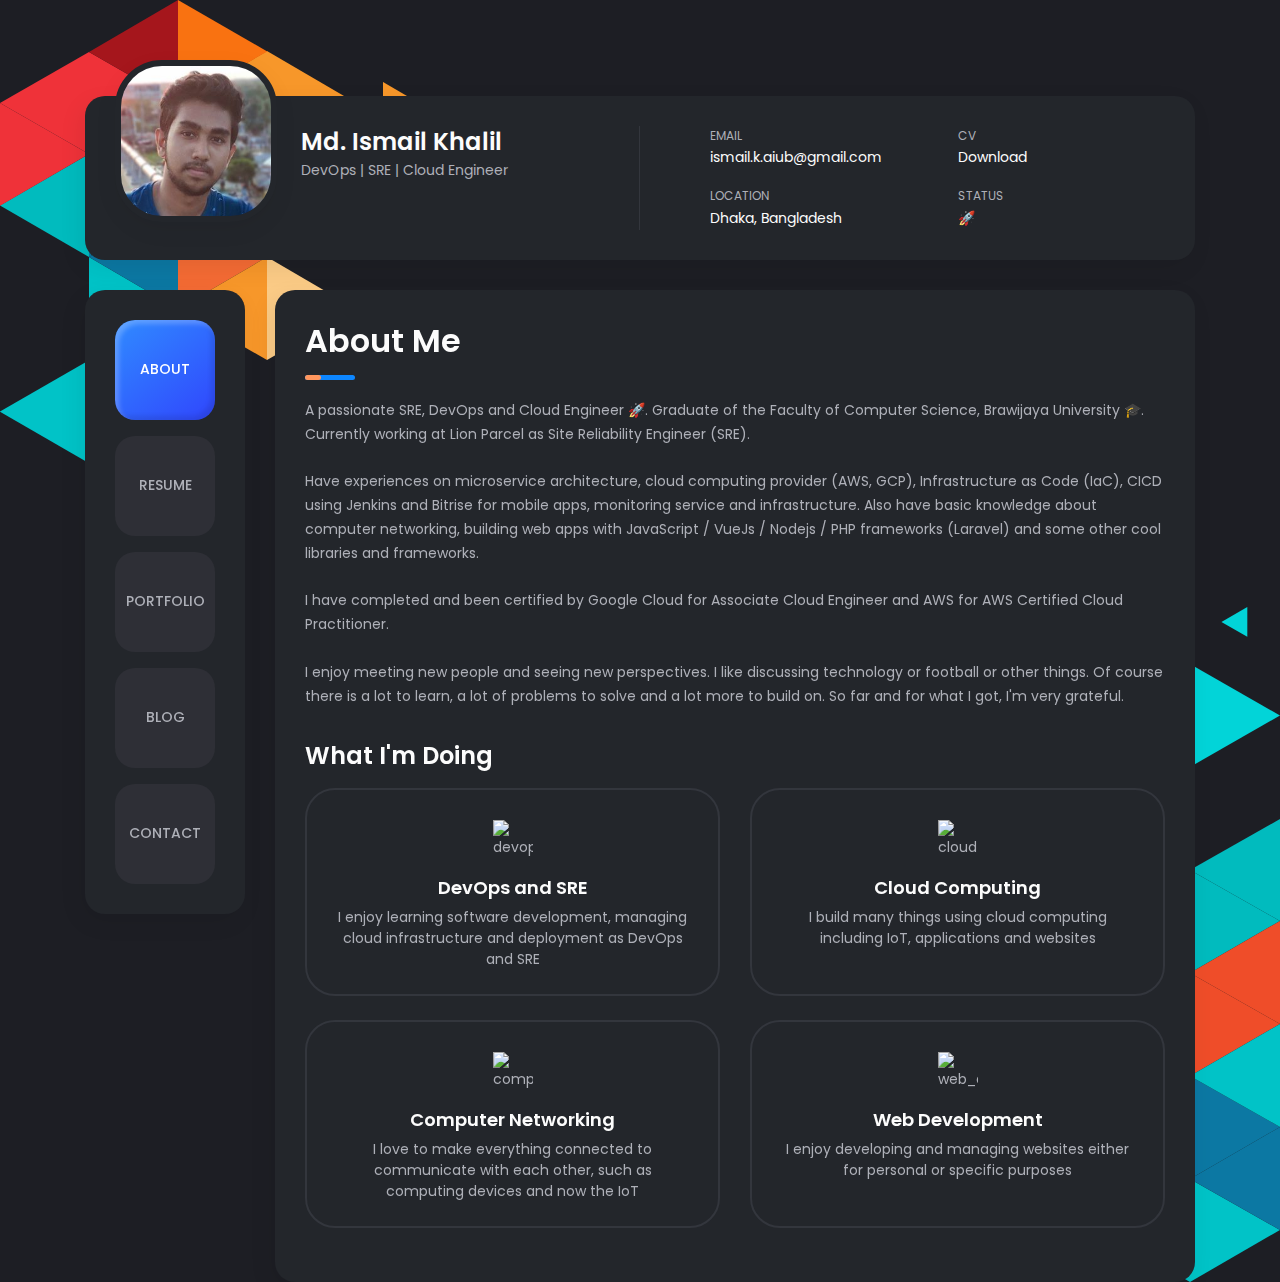
==== index.html @ 4f4e4813 "image add" ====
<!DOCTYPE html>
<html>
<head>
    <title>ismail</title>

        <link rel="stylesheet" href="style.css">
        <link rel="stylesheet" type="text/css" href="your-stylesheet.css">
        <link rel="stylesheet" href="/plugins/headline.css">

        <script type="module" src="https://unpkg.com/ionicons@7.1.0/dist/ionicons/ionicons.esm.js"></script>
        <script nomodule src="https://unpkg.com/ionicons@7.1.0/dist/ionicons/ionicons.js"></script>

                <script type="text/javascript" async="" src="https://www.googletagmanager.com/gtag/js?id=G-X1FFV1EBV6&amp;l=dataLayer&amp;cx=c"></script>
        <script async="" src="https://www.googletagmanager.com/gtm.js?id=GTM-WZ7DJRK"></script>
        <script type="text/javascript">
            ;(function (w, d, s, l, i) {
                w[l] = w[l] || []
                w[l].push({ "gtm.start": new Date().getTime(), event: "gtm.js" })
                var f = d.getElementsByTagName(s)[0],
                j = d.createElement(s),
                dl = l != "dataLayer" ? "&l=" + l : ""
                j.async = true
                j.src = "https://www.googletagmanager.com/gtm.js?id=" + i + dl
                f.parentNode.insertBefore(j, f)
            })(window, document, "script", "dataLayer", "GTM-WZ7DJRK")
        </script>
        
        
        <!--[if IE]><link rel="icon" href="/favicon.ico" /><![endif]-->
        <title>Adityacprtm | DevOps - SRE - Cloud Engineer</title>
        
        <script type="application/ld+json">
        
                {
                    "@context": "https://schema.org/",
                    "@type": "WebSite",
                    "name": "Adityacprtm",
                    "url": "https://adityacprtm.dev",
                    "potentialAction": {
                    "@type": "SearchAction",
                    "target": "https://adityacprtm.dev/search?q={search_term_string}",
                    "query-input": "required name=search_term_string"
                    }
            }
        </script>

        <link rel="stylesheet" href="https://cdnjs.cloudflare.com/ajax/libs/font-awesome/6.0.0-beta3/css/all.min.css">
        <link rel="stylesheet" href="https://cdnjs.cloudflare.com/ajax/libs/font-awesome/5.15.3/css/all.min.css">




        <script type="module" src="https://unpkg.com/ionicons@7.1.0/dist/ionicons/ionicons.esm.js"></script>
        <script nomodule src="https://unpkg.com/ionicons@7.1.0/dist/ionicons/ionicons.js"></script>

        <link href="/js/nYehN9pv7Lyp.df93e037.js" rel="prefetch">
        <link href="/css/app.98db01ac.css" rel="preload" as="style">
        <link href="/js/app.8ddaf6bd.js" rel="preload" as="script">
        <link href="/js/chunk-vendors.b2f14b4d.js" rel="preload" as="script">
        <link href="/css/app.98db01ac.css" rel="stylesheet">
        <link rel="icon" type="image/png" sizes="32x32" href="/img/icons/favicon-32x32.png">
        <link rel="icon" type="image/png" sizes="16x16" href="/img/icons/favicon-16x16.png">
        <link rel="manifest" href="/manifest.json">
        
        <link rel="apple-touch-icon" href="/img/icons/apple-touch-icon-152x152.png">
        <link rel="mask-icon" href="/img/icons/safari-pinned-tab.svg" color="#1D1E24">
        

        <script type="text/javascript" async="" src="/js/jquery-3.4.1.min.js" data-loaded="true"></script>
        <script type="text/javascript" async="" src="/js/plugins.min.js" data-loaded="true"></script>

        <style type="text/css">
            .medium-zoom-overlay{position:fixed;top:0;right:0;bottom:0;left:0;opacity:0;transition:opacity .3s;will-change:opacity}.medium-zoom--opened .medium-zoom-overlay{cursor:pointer;cursor:zoom-out;opacity:1}.medium-zoom-image{cursor:pointer;cursor:zoom-in;transition:transform .3s cubic-bezier(.2,0,.2,1)}.medium-zoom-image--hidden{visibility:hidden}.medium-zoom-image--opened{position:relative;cursor:pointer;cursor:zoom-out;will-change:transform}
        </style>
        <script type="text/javascript" async="" src="/js/portfolio.js" data-loaded="true"></script>
        

        <script type="text/javascript" async="" src="/js/jquery-3.4.1.min.js" data-loaded="true"></script>
        <script type="text/javascript" async="" src="/js/plugins.min.js" data-loaded="true"></script>

        <style type="text/css">
        .medium-zoom-overlay{position:fixed;top:0;right:0;bottom:0;left:0;opacity:0;transition:opacity .3s;will-change:opacity}.medium-zoom--opened .medium-zoom-overlay{cursor:pointer;cursor:zoom-out;opacity:1}.medium-zoom-image{cursor:pointer;cursor:zoom-in;transition:transform .3s cubic-bezier(.2,0,.2,1)}.medium-zoom-image--hidden{visibility:hidden}.medium-zoom-image--opened{position:relative;cursor:pointer;cursor:zoom-out;will-change:transform}</style>
        <script type="text/javascript" async="" src="/js/portfolio.js" data-loaded="true"></script>
        
        <meta charset="utf-8">
        <meta http-equiv="X-UA-Compatible" content="IE=edge">
        <meta name="viewport" content="width=device-width,initial-scale=1">
        <meta name="author" content="Aditya Chamim Pratama">
        <meta name="theme-color" content="#1D1E24">
        <meta name="apple-mobile-web-app-capable" content="yes">
        <meta name="apple-mobile-web-app-status-bar-style" content="default">
        <meta name="apple-mobile-web-app-title" content="Adityacprtm">
        <meta name="msapplication-TileImage" content="/img/icons/msapplication-icon-144x144.png">
        <meta name="msapplication-TileColor" content="#1E73BE"><script charset="utf-8" src="/js/nYehN9pv7Lyp.df93e037.js"></script>
        <meta data-vue-meta="1" name="twitter:card" content="summary_large_image">
        <meta data-vue-meta="1" name="twitter:url" content="https://adityacprtm.dev/">
        <meta data-vue-meta="1" name="twitter:site" content="@adityacprtm">
        <meta data-vue-meta="1" name="twitter:creator" content="@adityacprtm">
        <meta data-vue-meta="1" data-vmid="twitter:image" name="twitter:image" content="/static/social.jpg">
        <meta data-vue-meta="1" property="og:type" content="website">
        <meta data-vue-meta="1" property="og:url" content="https://adityacprtm.dev/">
        <meta data-vue-meta="1" data-vmid="og:image" property="og:image" content="/static/social.jpg">
        <meta data-vue-meta="1" property="og:site_name" content="adityacprtm.dev">
        <meta data-vue-meta="1" data-vmid="description" name="description" content="Get to know me, Aditya Chamim Pratama. An enthusiastic newbie, DevOps - SRE - Cloud Engineer.">
        <meta data-vue-meta="1" data-vmid="twitter:title" name="twitter:title" content="Adityacprtm | DevOps - SRE - Cloud Engineer">
        <meta data-vue-meta="1" data-vmid="twitter:description" name="twitter:description" content="Get to know me, Aditya Chamim Pratama. An enthusiastic newbie, DevOps - SRE - Cloud Engineer.">
        <meta data-vue-meta="1" data-vmid="og:title" property="og:title" content="Adityacprtm | DevOps - SRE - Cloud Engineer">
        <meta data-vue-meta="1" data-vmid="og:description" property="og:description" content="Get to know me, Aditya Chamim Pratama. An enthusiastic newbie, DevOps - SRE - Cloud Engineer.">
        <meta data-vue-meta="1" property="og:url" content="https://adityacprtm.dev/">
        <meta data-vue-meta="1" data-vmid="og:image" property="og:image" content="/static/social.jpg">
        <meta data-vue-meta="1" property="og:site_name" content="adityacprtm.dev">
        <meta data-vue-meta="1" data-vmid="description" name="description" content="Get to know me, Aditya Chamim Pratama. An enthusiastic newbie, DevOps - SRE - Cloud Engineer.">
        <meta data-vue-meta="1" data-vmid="twitter:title" name="twitter:title" content="Adityacprtm | DevOps - SRE - Cloud Engineer">
        <meta data-vue-meta="1" data-vmid="twitter:description" name="twitter:description" content="Get to know me, Aditya Chamim Pratama. An enthusiastic newbie, DevOps - SRE - Cloud Engineer.">
        <meta data-vue-meta="1" data-vmid="og:title" property="og:title" content="Adityacprtm | DevOps - SRE - Cloud Engineer">
        <meta data-vue-meta="1" data-vmid="og:description" property="og:description" content="Get to know me, Aditya Chamim Pratama. An enthusiastic newbie, DevOps - SRE - Cloud Engineer.">



</head>
<body>

        <noscript>
            <iframe src="https://www.googletagmanager.com/ns.html?id=GTM-WZ7DJRK" height="0" width="0" style="display: none; visibility: hidden">
                
            </iframe>
        </noscript>
        <noscript>
            <strong>We're sorry but Adityacprtm | DevOps - SRE - Cloud Engineer doesn't work properly without JavaScript enabled. Please enable it to continue.</strong>
        </noscript>


        <div class="bg-triangles">

            <main class="main">
                <div class="container gutter-top">

                    <header class="header box">
                        <div class="header__left">
                            
                            <div class="header__photo">
                                <img class="header__photo-img" src="img/ismail.jpg" alt="Image loading failed" width="320" height="320"  >
                            </div>

                            <div class="header__base-info">

                                <h4 class="title titl--h4"> 
                                    Md. Ismail Khalil
                                </h4>

                                <div class="status"> DevOps | SRE | Cloud Engineer </div>

                                <ul class="header__social">

                                    <li>
                                        <a target="_blank" rel="noopener" href="https://www.facebook.com/ismail.khalil.0" title="Facebook">
                                            <span class="icon"> <ion-icon name="logo-facebook"></ion-icon> </span>
                                        </a>
                                    </li>

                                    <li>
                                        <a target="_blank" rel="noopener" href="https://twitter.com/ismail__khalil_" title="Twitter">
                                            <span > <ion-icon name="logo-twitter"></ion-icon></span>
                                        </a>
                                    </li>

                                    <li>
                                        <a target="_blank" rel="noopener" href="https://www.instagram.com/ismail__khalil__/" title="Instagram">
                                            <span > <ion-icon name="logo-instagram"></ion-icon></span>
                                        </a>
                                    </li>

                                    <li>
                                        <a target="_blank" rel="noopener" href="https://www.linkedin.com/in/ismail-khalil/" title="linkedIn">
                                            <span > <ion-icon name="logo-linkedin"></ion-icon></span>
                                        </a>
                                    </li>

                                    <li>
                                        <a target="_blank" rel="noopener" href="https://github.com/ismail-cs" title="Github">
                                            <span > <ion-icon name="logo-github"></ion-icon></span>
                                        </a>
                                    </li>

                                    <li>
                                        <a href="/journey" class="">
                                            <span > <ion-icon name="flag-sharp"></ion-icon></span>
                                        </a>
                                    </li>
                                </ul>
                            </div>
                        </div>

                        <div class="header__right">
                            <ul class="header__contact">
                                <li>
                                    <span class="overhead"> Email </span>
                                    <a href="mailto:aditya@adityacprtm.dev" target="_blank" rel="noopener" title="Email"> ismail.k.aiub@gmail.com 
                                        <em class="font-icon icon-mail">
                                            
                                        </em>
                                    </a>
                                </li>

                                <li>
                                    <span class="overhead"> Location </span> Dhaka, Bangladesh 
                                    <em class="font-icon icon-compass">
                                        
                                    </em>
                                </li>
                            </ul>

                            <ul class="header__contact">
                                <li>
                                    <span class="overhead"> CV </span>
                                    <a target="_blank" rel="noopener" href="https://drive.google.com/file/d/1XfFgfDrgWVoiNeWmF9-nYSAqLZS1_haa/view?usp=sharing" title="CV"> 
                                        Download 

                                        <em class="font-icon icon-download">
                                            
                                        </em>
                                    </a>
                                </li>
                                <li>
                                    <span class="overhead"> Status </span>
                                     🚀 
                                </li>
                            </ul>
                        </div>
                    </header>



                    <div class="row sticky-parent">
                        <aside class="col-12 col-md-12 col-lg-2">
                            <div class="sidebar box sticky-column">
                                <ul class="nav">
                                    <li class="nav__item">
                                        <a  id="showFirst" class="router-link-exact-active router-link-active" aria-current="page">
                                             <iconify-icon icon="iconamoon:profile" style="font-size: 3em;" ></iconify-icon> 
                                            About 
                                        </a>
                                    </li>

                                    <li class="nav__item">
                                        <a id="showSecond">
                                          <iconify-icon icon="mdi:resume" style="font-size: 3em;" ></iconify-icon>
                                            Resume 
                                        </a>
                                    </li>

                                    <li class="nav__item">
                                        <a  id="showThird">
                                          <iconify-icon icon="dashicons:portfolio" style="font-size: 3em;"></iconify-icon>
                                            Portfolio 
                                        </a>
                                    </li>

                                    <li class="nav__item">
                                        <a id="showFourth">
                                          <iconify-icon icon="icomoon-free:blog" style="font-size: 3em;"></iconify-icon> 
                                            Blog 
                                        </a>
                                    </li>

                                    <li class="nav__item">
                                        <a  id="showFifth">
                                          <iconify-icon icon="grommet-icons:contact" style="font-size: 3em;"></iconify-icon>  
                                            Contact 
                                        </a>
                                    </li>



                                </ul>
                            </div>
                        </aside>







                        
                        <div class="col-12 col-md-12 col-lg-10 first" style="display: block;">
                            <div class="box box-content">
                                
                                    <div class="pb-0 pb-sm-2">
                                        <h1 class="title title--h1 first-title title__separate"> 
                                          About Me
                                        </h1>
                                        
                                        <span style="white-space: pre-wrap;">A passionate SRE, DevOps and Cloud Engineer 🚀. Graduate of the Faculty of Computer Science, Brawijaya University 🎓. Currently working at Lion Parcel as Site Reliability Engineer (SRE).

Have experiences on microservice architecture, cloud computing provider (AWS, GCP), Infrastructure as Code (IaC), CICD using Jenkins and Bitrise for mobile apps, monitoring service and infrastructure. Also have basic knowledge about computer networking, building web apps with JavaScript / VueJs / Nodejs / PHP frameworks (Laravel) and some other cool libraries and frameworks.
                                                                                        
I have completed and been certified by Google Cloud for Associate Cloud Engineer and AWS for AWS Certified Cloud Practitioner.
                                                                                        
I enjoy meeting new people and seeing new perspectives. I like discussing technology or football or other things. Of course there is a lot to learn, a lot of problems to solve and a lot more to build on. So far and for what I got, I'm very grateful.</span>

                                    </div>

                                    <div class="mt-4">
                                        <h2 class="title title--h3">What I'm Doing</h2>
                                        <div class="row">
                                            <div class="col-12 col-lg-6">
                                                <div class="case-item">
                                                    <img src="https://res.cloudinary.com/adityacprtm/image/upload/v1659200547/production/devops_sre_b8f5ee29fa.svg" alt="devops_sre" width="40" height="40">
                                                    <div class="mt-3">
                                                        <h3 class="title title--h4">DevOps and SRE</h3>
                                                        <p class="case-item__caption">
                                                        I enjoy learning software development, managing cloud infrastructure and deployment as DevOps and SRE 
                                                        </p>
                                                    </div>
                                                </div>
                                            </div>
                                            <div class="col-12 col-lg-6">
                                                <div class="case-item">
                                                    <img src="https://res.cloudinary.com/adityacprtm/image/upload/v1659200618/production/cloud_computing_743c36c508.svg" alt="cloud_computing" width="40" height="40">
                                                    <div class="mt-3">
                                                        <h3 class="title title--h4">Cloud Computing</h3>
                                                        <p class="case-item__caption"> 
                                                            I build many things using cloud computing including IoT, applications and websites 
                                                        </p>
                                                    </div>
                                                </div>
                                            </div>
                                            <div class="col-12 col-lg-6">
                                                <div class="case-item">
                                                    <img src="https://res.cloudinary.com/adityacprtm/image/upload/v1659200672/production/computer_network_8ccebe3241.svg" alt="computer_network" width="40" height="40">
                                                    <div class="mt-3">
                                                        <h3 class="title title--h4">Computer Networking</h3>
                                                        <p class="case-item__caption"> 
                                                            I love to make everything connected to communicate with each other, such as computing devices and now the IoT 
                                                        </p>
                                                    </div>
                                                </div>
                                            </div>
                                            <div class="col-12 col-lg-6">
                                                <div class="case-item">
                                                    <img src="https://res.cloudinary.com/adityacprtm/image/upload/v1659200714/production/web_dev_d2d448f99d.svg" alt="web_dev" width="40" height="40">
                                                    <div class="mt-3">
                                                        <h3 class="title title--h4">Web Development</h3>
                                                        <p class="case-item__caption"> I enjoy developing and managing websites either for personal or specific purposes 
                                                        </p>
                                                    </div>
                                                </div>
                                            </div>
                                        </div>
                                    </div>
                            </div>
                        </div>






                        

                        <div class="col-12 col-md-12 col-lg-10 second" style="display: none;">
                            <div class="box box-content">
                                <div>
                                    <div class="pb-2">
                                        <h1 class="title title--h1 first-title title__separate"> Resume </h1>
                                    </div>
                                    <div class="row">
                                        <div class="col">
                                            <h2 class="title title--h3">
                                                <img src="icon-experience.ec6a56a4.svg" alt="experience" class="title-icon">
                                                Experience 
                                            </h2>
                                            <div class="timeline">
                                                <article class="timeline__item">
                                                    <h5 class="title title--h5 timeline__title"> Lion Parcel 
                                                        <small> as </small> 
                                                        Site Reliability Engineer (SRE) 
                                                    </h5>
                                                    <span class="timeline__period"> Jan 2021 - Present </span>
                                                    <p class="timeline__description">
                                                        <span style="white-space: pre-wrap;">- Support the developers about their problems and needs
- Develop and maintain automated CI/CD pipeline for code deployment using Jenkins to serve deployment every time
- Develop and maintain deployment mobile apps using Bitrise and Fastlane for Android and iOS
- Provisioned infrastructure, servers and service as code using Terraform
- Setup and maintain monitoring, tracing and logging tools like ELK, Grafana and Datadog
- Create monitoring alert for service, database and log based metric. Reducing error to production
- Manage and monitoring orchestrated docker container cluster using Kubernetes with 99.8% uptime
- Actively manage, improve, and monitor cloud infrastructure services on AWS and GCP including backups, patches, and scaling
- Managed GitHub repositories and permissions, including branching and tagging
</span> Jakarta, Indonesia 
                                                    </p>
                                                </article>
                                                <article class="timeline__item">
                                                    <h5 class="title title--h5 timeline__title"> BuangDisini 
                                                        <small> as </small>
                                                        DevOps / Cloud Engineer 
                                                    </h5>
                                                    <span class="timeline__period"> May 2022 - Nov 2022 </span>
                                                    <p class="timeline__description">
                                                        <span style="white-space: pre-wrap;">- Provisioned and managed infrastructure using Terraform and Ansible
- Create CICD Automation for code deployment using Github Actions
- Dashboarding Container Management using Portainer
- Implement integration with several tools
- Perform troubleshooting and root cause analysis
</span> Remote 
                                                    </p>
                                                </article>
                                                <article class="timeline__item">
                                                    <h5 class="title title--h5 timeline__title"> Transletin 
                                                        <small> as </small> Full-stack Developer 
                                                    </h5>
                                                    <span class="timeline__period"> May 2020 - Jun 2020 </span>
                                                    <p class="timeline__description">
                                                        <span style="white-space: pre-wrap;">- Web-based application development using Laravel to help the translation service business process
- Redesign website interface with custom Content Management System.
</span> Remote 
                                                    </p>
                                                </article>
                                                <article class="timeline__item">
                                                    <h5 class="title title--h5 timeline__title"> Laboratory Learning FILKOM UB <small> as </small> Practicum Assistant 
                                                    </h5>
                                                    <span class="timeline__period"> Sep 2017 - May 2019 </span>
                                                    <p class="timeline__description">
                                                        <span style="white-space: pre-wrap;">- Coordinate with lecturers and laboratory staff regarding the details of the Computer Network course. 
- Helping to organize practical classroom teaching effectively.
</span> Malang, Indonesia 
                                                    </p>
                                                </article>
                                                <article class="timeline__item">
                                                    <h5 class="title title--h5 timeline__title"> NOC FIA UB 
                                                        <small> as </small> Network Engineer Intern 
                                                    </h5>
                                                    <span class="timeline__period"> Jul 2018 - Sep 2018 </span>
                                                    <p class="timeline__description">
                                                        <span style="white-space: pre-wrap;">- Working on project to design network with a high level availability based on MikroTik
</span> Malang, Indonesia 
                                                    </p>
                                                </article>
                                            </div>
                                        </div>
                                    </div>
                                    <div class="row mt-4">
                                        <div class="col-sm">
                                            <h2 class="title title--h3">
                                                <img src="icon-education.cc7f0741.svg" alt="education 2" class="title-icon"> Education 
                                            </h2>
                                            <div class="timeline">
                                                <article class="timeline__item">
                                                    <h5 class="title title--h5 timeline__title"> American International University-Bangladesh </h5>
                                                    <span class="timeline__period"> Feb 2020 - Jul 2024 
                                                    </span>
                                                    <p class="timeline__description">
                                                        <span style="white-space: pre-wrap;">Bachelor of Science in Computer Science & Engineering
</span> Dhaka, Bangladesh 
                                                    </p>
                                                </article>
                                                <article class="timeline__item">
                                                    <h5 class="title title--h5 timeline__title"> Govt. Brajalal College </h5>
                                                    <span class="timeline__period"> Jan 2017 - Jun 2019 
                                                    </span>
                                                    <p class="timeline__description">
                                                        <span style="white-space: pre-wrap;">Majored in Science
</span> Khulna, Bangladesh 
                                                    </p>
                                                </article>
                                                <article class="timeline__item">
                                                    <h5 class="title title--h5 timeline__title"> SMP Negeri 1 Kuranji 
                                                    </h5>
                                                    <span class="timeline__period"> Jul 2009 - Jun 2012 </span>
                                                    <p class="timeline__description">
                                                        <!----> Tanah Bumbu, Indonesia 
                                                    </p>
                                                </article>
                                            </div>
                                        </div>
                                        <div class="col-sm">
                                            <h2 class="title title--h3">
                                                <img src="icon-education.cc7f0741.svg" alt="education" class="title-icon"> Nonformal Education 
                                            </h2>
                                            <div class="timeline">
                                                <article class="timeline__item">
                                                    <h5 class="title title--h5 timeline__title"> Dicoding - AWS </h5>
                                                    <span class="timeline__period"> Jul 2021 - Jul 2021 ( 40 Hours) 
                                                    </span>
                                                    <p class="timeline__description">
                                                        <span style="white-space: pre-wrap;">Architecting on AWS (Membangun Arsitektur Cloud di AWS) | Cloud and Back-End Developer Scholarship Program <br></span> Online 
                                                    </p>
                                                </article>
                                                <article class="timeline__item">
                                                    <h5 class="title title--h5 timeline__title"> Dicoding - IBM </h5>
                                                    <span class="timeline__period"> May 2021 - May 2021 ( 35 Hours) 
                                                    </span>
                                                    <p class="timeline__description">
                                                        <span style="white-space: pre-wrap;">DevOps Praktis dengan IBM Cloud (Practical DevOps with IBM Cloud) <br></span> Online 
                                                    </p>
                                                </article>
                                                <article class="timeline__item">
                                                    <h5 class="title title--h5 timeline__title"> Dicoding - AWS 
                                                    </h5>
                                                    <span class="timeline__period"> Mar 2021 - Mar 2021 ( 13 Hours) 
                                                    </span>
                                                    <p class="timeline__description">
                                                        <span style="white-space: pre-wrap;">Cloud Practitioner Essentials (Belajar Dasar AWS Cloud) | Knowledge refresher on the basics of AWS <br></span> Online 
                                                    </p>
                                                </article>
                                                <article class="timeline__item">
                                                    <h5 class="title title--h5 timeline__title"> Digitalent Scholarship 2020 by Kominfo </h5>
                                                    <span class="timeline__period"> May 2020 - Jul 2020 ( 189 Hours) 
                                                    </span>
                                                    <p class="timeline__description">
                                                        <span style="white-space: pre-wrap;">CCNA Cybersecurity Operations <br></span> Online 
                                                    </p>
                                                </article>
                                                
                                            </div>
                                        </div>
                                    </div>
                                    <div class="row mt-4">
                                        <div class="col-12">
                                            <h2 class="title title--h3">Skills</h2>
                                            <div class="box box__border">
                                                <div>
                                                    <div class="progress">
                                                        <div role="progressbar" aria-valuemin="0" aria-valuemax="100" class="progress-bar" style="width: 66%; z-index: 2;">
                                                            <div class="progress-text">
                                                                <span> Amazon Web Service </span>
                                                                <span> Intermediate </span>
                                                            </div>
                                                        </div>
                                                        <div class="progress-text">
                                                            <span> Amazon Web Service </span>
                                                        </div>
                                                    </div>
                                                    <div class="progress">
                                                        <div role="progressbar" aria-valuemin="0" aria-valuemax="100" class="progress-bar" style="width: 66%; z-index: 2;">
                                                            <div class="progress-text">
                                                                <span> Computer Networking </span>
                                                                <span> Intermediate </span>
                                                            </div>
                                                        </div>
                                                        <div class="progress-text">
                                                            <span> Computer Networking </span>
                                                        </div>
                                                    </div>
                                                    <div class="progress">
                                                        <div role="progressbar" aria-valuemin="0" aria-valuemax="100" class="progress-bar" style="width: 66%; z-index: 2;">
                                                            <div class="progress-text">
                                                                <span> DevOps | SRE | Cloud Engineer </span>
                                                                <span> Intermediate </span>
                                                            </div>
                                                        </div>
                                                        <div class="progress-text">
                                                            <span> DevOps | SRE | Cloud Engineer </span>
                                                        </div>
                                                    </div>
                                                    <div class="progress">
                                                        <div role="progressbar" aria-valuemin="0" aria-valuemax="100" class="progress-bar" style="width: 66%; z-index: 2;">
                                                            <div class="progress-text">
                                                                <span> Google Cloud Platform </span>
                                                                <span> Intermediate </span>
                                                            </div>
                                                        </div>
                                                        <div class="progress-text">
                                                            <span> Google Cloud Platform </span>
                                                        </div>
                                                    </div>
                                                    <div class="progress">
                                                        <div role="progressbar" aria-valuemin="0" aria-valuemax="100" class="progress-bar" style="width: 66%; z-index: 2;">
                                                            <div class="progress-text">
                                                                <span> Linux Environment </span>
                                                                <span> Intermediate </span>
                                                            </div>
                                                        </div>
                                                        <div class="progress-text">
                                                            <span> Linux Environment </span>
                                                        </div>
                                                    </div>
                                                    <div class="progress">
                                                        <div role="progressbar" aria-valuemin="0" aria-valuemax="100" class="progress-bar" style="width: 66%; z-index: 2;">
                                                            <div class="progress-text">
                                                                <span> Web Development </span>
                                                                <span> Intermediate </span>
                                                            </div>
                                                        </div>
                                                        <div class="progress-text">
                                                            <span> Web Development </span>
                                                        </div>
                                                    </div>
                                                    <div class="progress">
                                                      <div role="progressbar" aria-valuemin="0" aria-valuemax="100" class="progress-bar" style="width: 100%; z-index: 2;">
                                                          <div class="progress-text">
                                                              <span> CI / CD </span>
                                                              <span> Advanch </span>
                                                          </div>
                                                      </div>
                                                      <div class="progress-text">
                                                          <span> CI CD </span>
                                                      </div>
                                                  </div>
                                                </div>
                                            </div>
                                        </div>
                                    </div>
                                    <div class="row mt-4">
                                        <div class="col-12">
                                            <h2 class="title title--h3">Code Skills</h2>
                                            <div class="box box__border">
                                                <div>
                                                    <div class="progress">
                                                        <div role="progressbar" aria-valuemin="0" aria-valuemax="100" class="progress-bar" style="width: 33%; z-index: 2;">
                                                            <div class="progress-text">
                                                                <span> Go </span>
                                                                <span> Beginner </span>
                                                            </div>
                                                        </div>
                                                        <div class="progress-text">
                                                            <span> Go </span>
                                                        </div>
                                                    </div>
                                                    <div class="progress">
                                                        <div role="progressbar" aria-valuemin="0" aria-valuemax="100" class="progress-bar" style="width: 33%; z-index: 2;">
                                                            <div class="progress-text">
                                                                <span> Java </span>
                                                                <span> Beginner </span>
                                                            </div>
                                                        </div>
                                                        <div class="progress-text">
                                                            <span> Java </span>
                                                        </div>
                                                    </div>
                                                    <div class="progress">
                                                        <div role="progressbar" aria-valuemin="0" aria-valuemax="100" class="progress-bar" style="width: 66%; z-index: 2;">
                                                            <div class="progress-text">
                                                                <span> Node.js </span>
                                                                <span> Intermediate </span>
                                                            </div>
                                                        </div>
                                                        <div class="progress-text">
                                                            <span> Node.js </span>
                                                        </div>
                                                    </div>
                                                    <div class="progress">
                                                        <div role="progressbar" aria-valuemin="0" aria-valuemax="100" class="progress-bar" style="width: 66%; z-index: 2;">
                                                            <div class="progress-text">
                                                                <span> PHP </span>
                                                                <span> Intermediate </span>
                                                            </div>
                                                        </div>
                                                        <div class="progress-text">
                                                            <span> PHP </span>
                                                        </div>
                                                    </div>
                                                    <div class="progress">
                                                        <div role="progressbar" aria-valuemin="0" aria-valuemax="100" class="progress-bar" style="width: 33%; z-index: 2;">
                                                            <div class="progress-text">
                                                                <span> Python </span>
                                                                <span> Beginner </span>
                                                            </div>
                                                        </div>
                                                        <div class="progress-text">
                                                            <span> Python </span>
                                                        </div>
                                                    </div>
                                                    <div class="progress">
                                                        <div role="progressbar" aria-valuemin="0" aria-valuemax="100" class="progress-bar" style="width: 66%; z-index: 2;">
                                                            <div class="progress-text">
                                                                <span> Shell Script </span>
                                                                <span> Intermediate </span>
                                                            </div>
                                                        </div>
                                                        <div class="progress-text">
                                                            <span> Shell Script </span>
                                                        </div>
                                                    </div>
                                                    <div class="progress">
                                                        <div role="progressbar" aria-valuemin="0" aria-valuemax="100" class="progress-bar" style="width: 66%; z-index: 2;">
                                                            <div class="progress-text">
                                                                <span> SQL </span>
                                                                <span> Intermediate </span>
                                                            </div>
                                                        </div>
                                                        <div class="progress-text">
                                                            <span> SQL </span>
                                                        </div>
                                                    </div>
                                                </div>
                                            </div>
                                        </div>
                                    </div>
                                </div>
                            </div>
                            <footer class="footer">
                                <span>
                                    <em class="font-icon icon-check-circle" style="color: green;">
                                
                                    </em> All systems are operational 
                                </span> . 
                                <a target="_blank" rel="noopener" href="https://status.adityacprtm.dev" title="Status"> Status 
                                </a> . 
                                <a target="_blank" rel="noopener" href="https://uptime.adityacprtm.dev" title="Uptime"> Uptime 
                                </a>
                            </footer>
                        </div>
                 
                 



                            <div class="col-12 col-md-12 col-lg-10 third 2" style="display: none;" >
                                <div class="box box-content">
                                   <div>
                                      <div class="pb-2">
                                         <h1 class="title title--h1 first-title title__separate"> Portfolio </h1>
                                      </div>
                                      <div>
                                         <div class="select">
                                            <span class="placeholder"> Certifications </span>
                                            <ul class="filter">
                                               <li class="filter__item">Category</li>
                                               <li data-filter="*" class="filter__item"><a href="#filter" class="filter__link active"> All </a></li>
                                               <li data-filter=".category-Certifications" class="filter__item active"><a href="#filter" class="filter__link"> Certifications </a></li>
                                               <li data-filter=".category-Project" class="filter__item"><a href="#filter" class="filter__link"> Project </a></li>
                                               <li data-filter=".category-Badge" class="filter__item"><a href="#filter" class="filter__link"> Badge </a></li>
                                            </ul>
                                            <input type="hidden" name="changemetoo">
                                         </div>
                                         <div class="gallery-grid-two js-grid js-filter-container" style="position: relative; height: 1669.06px;">
                                            <div class="gutter-sizer"></div>
                                            <figure class="gallery-grid__item category-Badge" style="position: absolute; left: 0%; top: 0px; display: none;">
                                               <div class="box-gallery-grid__item box__border">
                                                  <div class="gallery-grid__image-wrap">
                                                     <div class="portfolio-item__category"><span>Badge</span></div>
                                                     <img src="https://res.cloudinary.com/adityacprtm/image/upload/v1659227294/production/Try_Hack_Me_Badge_deb1171226.png" alt="Try_Hack_Me_Badge.png" data-zoom="" class="gallery-grid__image cover medium-zoom-image ls-is-cached lazyloaded"><!---->
                                                  </div>
                                                  <figcaption class="gallery-grid__caption">
                                                     <h4 class="title title--h4 gallery-grid__title"> TryHackMe Badge </h4>
                                                     <a href="#" class="link-btn mt-2"> Profile </a>
                                                  </figcaption>
                                               </div>
                                            </figure>
                                            <figure class="gallery-grid__item category-Certifications" style="position: absolute; left: 0%; top: 0px;">
                                               <div class="box-gallery-grid__item box__border">
                                                  <div class="gallery-grid__image-wrap">
                                                     <div class="portfolio-item__category"><span>Certifications</span></div>
                                                     <img src="https://res.cloudinary.com/adityacprtm/image/upload/v1659228693/production/medium_Dicoding_Practical_Dev_Ops_with_IBM_Cloud_714fe07912.png" alt="Dicoding_Practical_Dev_Ops_with_IBM_Cloud.png" data-zoom="" class="gallery-grid__image cover medium-zoom-image ls-is-cached lazyloaded">
                                                     <div class="caption">
                                                        <div class="blur"></div>
                                                        <div class="caption-text">
                                                           <!---->
                                                           <p> Completed the DevOps Praktis dengan IBM Cloud (Practical DevOps with IBM Cloud) class from Dicoding </p>
                                                        </div>
                                                     </div>
                                                  </div>
                                                  <figcaption class="gallery-grid__caption">
                                                     <h4 class="title title--h4 gallery-grid__title"> Dicoding - Practical DevOps with IBM Cloud </h4>
                                                     <a href="#" class="link-btn mt-2"> Certificate </a>
                                                  </figcaption>
                                               </div>
                                            </figure>
                                            <figure class="gallery-grid__item category-Project" style="position: absolute; left: 0%; top: 0px; display: none;">
                                               <div class="box-gallery-grid__item box__border">
                                                  <div class="gallery-grid__image-wrap">
                                                     <div class="portfolio-item__category"><span>Project</span></div>
                                                     <img src="https://res.cloudinary.com/adityacprtm/image/upload/v1659227378/production/medium_Serverless_Web_App_71e7f60bf0.png" alt="Serverless_Web_App.png" data-zoom="" class="gallery-grid__image cover medium-zoom-image ls-is-cached lazyloaded">
                                                     <div class="caption">
                                                        <div class="blur"></div>
                                                        <div class="caption-text">
                                                           <h1> Tech Stack </h1>
                                                           <p> AWS - reCAPTCHA </p>
                                                        </div>
                                                     </div>
                                                  </div>
                                                  <figcaption class="gallery-grid__caption">
                                                     <h4 class="title title--h4 gallery-grid__title"> Serverless Web App </h4>
                                                     <a href="#" class="link-btn mt-2"> Article </a>
                                                  </figcaption>
                                               </div>
                                            </figure>
                                            <figure class="gallery-grid__item category-Project" style="position: absolute; left: 51.9718%; top: 0px; display: none;">
                                               <div class="box-gallery-grid__item box__border">
                                                  <div class="gallery-grid__image-wrap">
                                                     <div class="portfolio-item__category"><span>Project</span></div>
                                                     <img src="https://res.cloudinary.com/adityacprtm/image/upload/v1659227710/production/medium_Cajero_App_fb7bfe536f.png" alt="Cajero_App.png" data-zoom="" class="gallery-grid__image cover medium-zoom-image ls-is-cached lazyloaded">
                                                     <div class="caption">
                                                        <div class="blur"></div>
                                                        <div class="caption-text">
                                                           <h1> Tech Stack </h1>
                                                           <p> CodeIgniter - HTML - CSS - JS </p>
                                                        </div>
                                                     </div>
                                                  </div>
                                                  <figcaption class="gallery-grid__caption">
                                                     <h4 class="title title--h4 gallery-grid__title"> Cajero App </h4>
                                                     <a href="#" class="link-btn mt-2"> Github </a>
                                                  </figcaption>
                                               </div>
                                            </figure>
                                            <figure class="gallery-grid__item category-Project" style="position: absolute; left: 51.9718%; top: 298.516px; display: none;">
                                               <div class="box-gallery-grid__item box__border">
                                                  <div class="gallery-grid__image-wrap">
                                                     <div class="portfolio-item__category"><span>Project</span></div>
                                                     <img src="https://res.cloudinary.com/adityacprtm/image/upload/v1659227159/production/medium_NPM_Card_npxadityacprtm_6753b314d3.png" alt="NPM_Card_npxadityacprtm.png" data-zoom="" class="gallery-grid__image cover medium-zoom-image ls-is-cached lazyloaded">
                                                     <div class="caption">
                                                        <div class="blur"></div>
                                                        <div class="caption-text">
                                                           <h1> Tech Stack </h1>
                                                           <p> NodeJs - NPM - NPX </p>
                                                        </div>
                                                     </div>
                                                  </div>
                                                  <figcaption class="gallery-grid__caption">
                                                     <h4 class="title title--h4 gallery-grid__title"> NPM Card (npx adityacprtm) </h4>
                                                  </figcaption>
                                               </div>
                                            </figure>
                                            <figure class="gallery-grid__item category-Certifications" style="position: absolute; left: 51.9718%; top: 0px;">
                                               <div class="box-gallery-grid__item box__border">
                                                  <div class="gallery-grid__image-wrap">
                                                     <div class="portfolio-item__category"><span>Certifications</span></div>
                                                     <img src="https://res.cloudinary.com/adityacprtm/image/upload/v1659227227/production/Telkomsel_Tech_Titans_League_fc732944af.png" alt="Telkomsel_Tech_Titans_League.png" data-zoom="" class="gallery-grid__image cover medium-zoom-image ls-is-cached lazyloaded">
                                                     <div class="caption">
                                                        <div class="blur"></div>
                                                        <div class="caption-text">
                                                           <!---->
                                                           <p> Top 30 Super Titans in Online Challenge Telkomsel Tech Titans League - Software Development </p>
                                                        </div>
                                                     </div>
                                                  </div>
                                                  <figcaption class="gallery-grid__caption">
                                                     <h4 class="title title--h4 gallery-grid__title"> Telkomsel Tech Titans League - Software Development </h4>
                                                     <a href="#" class="link-btn mt-2"> Certificate </a>
                                                  </figcaption>
                                               </div>
                                            </figure>
                                            <figure class="gallery-grid__item category-Project" style="position: absolute; left: 0%; top: 303.906px; display: none;">
                                               <div class="box-gallery-grid__item box__border">
                                                  <div class="gallery-grid__image-wrap">
                                                     <div class="portfolio-item__category"><span>Project</span></div>
                                                     <img src="https://res.cloudinary.com/adityacprtm/image/upload/v1659227647/production/medium_Transletin_Webiste_dc58914910.png" alt="Transletin_Webiste.png" data-zoom="" class="gallery-grid__image cover medium-zoom-image ls-is-cached lazyloaded">
                                                     <div class="caption">
                                                        <div class="blur"></div>
                                                        <div class="caption-text">
                                                           <h1> Tech Stack </h1>
                                                           <p> Laravel - HTML - CSS - JS </p>
                                                        </div>
                                                     </div>
                                                  </div>
                                                  <figcaption class="gallery-grid__caption">
                                                     <h4 class="title title--h4 gallery-grid__title"> Transletin Webiste </h4>
                                                     <a href="#" class="link-btn mt-2"> Website </a>
                                                  </figcaption>
                                               </div>
                                            </figure>
                                            <figure class="gallery-grid__item category-Certifications" style="position: absolute; left: 51.9718%; top: 292.453px;">
                                               <div class="box-gallery-grid__item box__border">
                                                  <div class="gallery-grid__image-wrap">
                                                     <div class="portfolio-item__category"><span>Certifications</span></div>
                                                     <img src="https://res.cloudinary.com/adityacprtm/image/upload/v1659227818/production/medium_DTS_2020_CCNA_Cybersecurity_Operations_605585011c.png" alt="DTS_2020_CCNA_Cybersecurity_Operations.png" data-zoom="" class="gallery-grid__image cover medium-zoom-image ls-is-cached lazyloaded">
                                                     <div class="caption">
                                                        <div class="blur"></div>
                                                        <div class="caption-text">
                                                           <!---->
                                                           <p> Completed the CCNA Cybersecurity Operations training from Digitalent Scholarship by Kominfo </p>
                                                        </div>
                                                     </div>
                                                  </div>
                                                  <figcaption class="gallery-grid__caption">
                                                     <h4 class="title title--h4 gallery-grid__title"> DTS 2020 - CCNA Cybersecurity Operations </h4>
                                                     <a href="#" class="link-btn mt-2"> Certificate </a>
                                                  </figcaption>
                                               </div>
                                            </figure>
                                            <figure class="gallery-grid__item category-Badge" style="position: absolute; left: 51.9718%; top: 1203.7px; display: none;">
                                               <div class="box-gallery-grid__item box__border">
                                                  <div class="gallery-grid__image-wrap">
                                                     <div class="portfolio-item__category"><span>Badge</span></div>
                                                     <img src="https://res.cloudinary.com/adityacprtm/image/upload/v1659226814/production/CCNA_Introductionto_Networks_21827afc84.png" alt="CCNA_Introductionto_Networks.png" data-zoom="" class="gallery-grid__image cover medium-zoom-image ls-is-cached lazyloaded"><!---->
                                                  </div>
                                                  <figcaption class="gallery-grid__caption">
                                                     <h4 class="title title--h4 gallery-grid__title"> CCNA Introductionto Networks </h4>
                                                     <a href="#" class="link-btn mt-2"> Verify </a>
                                                  </figcaption>
                                               </div>
                                            </figure>
                                            <figure class="gallery-grid__item category-Certifications" style="position: absolute; left: 0%; top: 332.688px;">
                                               <div class="box-gallery-grid__item box__border">
                                                  <div class="gallery-grid__image-wrap">
                                                     <div class="portfolio-item__category"><span>Certifications</span></div>
                                                     <img src="https://res.cloudinary.com/adityacprtm/image/upload/v1659227097/production/medium_Dicoding_Cloud_Practitioner_Essentials_a92713bde0.png" alt="Dicoding_Cloud_Practitioner_Essentials.png" data-zoom="" class="gallery-grid__image cover medium-zoom-image ls-is-cached lazyloaded">
                                                     <div class="caption">
                                                        <div class="blur"></div>
                                                        <div class="caption-text">
                                                           <!---->
                                                           <p> Completed the AWS Cloud Practitioner Essentials from Dicoding </p>
                                                        </div>
                                                     </div>
                                                  </div>
                                                  <figcaption class="gallery-grid__caption">
                                                     <h4 class="title title--h4 gallery-grid__title"> Dicoding - Cloud Practitioner Essentials </h4>
                                                     <a href="#" class="link-btn mt-2"> Certificate </a>
                                                  </figcaption>
                                               </div>
                                            </figure>
                                            <figure class="gallery-grid__item category-Project" style="position: absolute; left: 51.9718%; top: 567.938px; display: none;">
                                               <div class="box-gallery-grid__item box__border">
                                                  <div class="gallery-grid__image-wrap">
                                                     <div class="portfolio-item__category"><span>Project</span></div>
                                                     <img src="https://res.cloudinary.com/adityacprtm/image/upload/v1659226428/production/medium_Minilink_2e6dd04774.png" alt="Minilink" data-zoom="" class="gallery-grid__image cover medium-zoom-image ls-is-cached lazyloaded">
                                                     <div class="caption">
                                                        <div class="blur"></div>
                                                        <div class="caption-text">
                                                           <!---->
                                                           <p> Full Stack MEVN - Heroku | My mini-link got suspended. Someone used it for phishing </p>
                                                        </div>
                                                     </div>
                                                  </div>
                                                  <figcaption class="gallery-grid__caption">
                                                     <h4 class="title title--h4 gallery-grid__title"> Mini-link </h4>
                                                     <a href="#" class="link-btn mt-2"> Website </a><a href="#" class="link-btn mt-2"> Github </a>
                                                  </figcaption>
                                               </div>
                                            </figure>
                                            <figure class="gallery-grid__item category-Certifications" style="position: absolute; left: 51.9718%; top: 613.531px;">
                                               <div class="box-gallery-grid__item box__border">
                                                  <div class="gallery-grid__image-wrap">
                                                     <div class="portfolio-item__category"><span>Certifications</span></div>
                                                     <img src="https://res.cloudinary.com/adityacprtm/image/upload/v1659226562/production/AWS_Certified_Cloud_Practitioner_8e3fa901d8.png" alt="AWS_Certified_Cloud_Practitioner" data-zoom="" class="gallery-grid__image cover medium-zoom-image ls-is-cached lazyloaded"><!---->
                                                  </div>
                                                  <figcaption class="gallery-grid__caption">
                                                     <h4 class="title title--h4 gallery-grid__title"> AWS Certified Cloud Practitioner </h4>
                                                     <a href="#" class="link-btn mt-2"> Certificate </a><a href="#" class="link-btn mt-2"> Verify </a>
                                                  </figcaption>
                                               </div>
                                            </figure>
                                            <figure class="gallery-grid__item category-Certifications" style="position: absolute; left: 0%; top: 665.376px;">
                                               <div class="box-gallery-grid__item box__border">
                                                  <div class="gallery-grid__image-wrap">
                                                     <div class="portfolio-item__category"><span>Certifications</span></div>
                                                     <img src="https://res.cloudinary.com/adityacprtm/image/upload/v1671759971/production/GCP_Associate_Cloud_Engineer_e755af8718.png" alt="GCP-Associate Cloud Engineer" data-zoom="" class="gallery-grid__image cover medium-zoom-image ls-is-cached lazyloaded"><!---->
                                                  </div>
                                                  <figcaption class="gallery-grid__caption">
                                                     <h4 class="title title--h4 gallery-grid__title"> GCP - Associate Cloud Engineer </h4>
                                                     <a href="#" class="link-btn mt-2"> Verify </a><a href="#" class="link-btn mt-2"> Certificate </a>
                                                  </figcaption>
                                               </div>
                                            </figure>
                                            <figure class="gallery-grid__item category-Certifications" style="position: absolute; left: 51.9718%; top: 1043.92px;">
                                               <div class="box-gallery-grid__item box__border">
                                                  <div class="gallery-grid__image-wrap">
                                                     <div class="portfolio-item__category"><span>Certifications</span></div>
                                                     <img src="https://res.cloudinary.com/adityacprtm/image/upload/v1659228014/production/medium_Dicoding_Belajar_Dasar_Dasar_Azure_Cloud_b42161b4d1.png" alt="Dicoding_Belajar_Dasar_Dasar_Azure_Cloud.png" data-zoom="" class="gallery-grid__image cover medium-zoom-image ls-is-cached lazyloaded">
                                                     <div class="caption">
                                                        <div class="blur"></div>
                                                        <div class="caption-text">
                                                           <!---->
                                                           <p> Completed the Belajar Dasar-Dasar Azure Cloud Class from Dicoding </p>
                                                        </div>
                                                     </div>
                                                  </div>
                                                  <figcaption class="gallery-grid__caption">
                                                     <h4 class="title title--h4 gallery-grid__title"> Dicoding - Belajar Dasar-Dasar Azure Cloud </h4>
                                                     <a href="#" class="link-btn mt-2"> Certificate </a>
                                                  </figcaption>
                                               </div>
                                            </figure>
                                            <figure class="gallery-grid__item category-Certifications" style="position: absolute; left: 0%; top: 1095.77px;">
                                               <div class="box-gallery-grid__item box__border">
                                                  <div class="gallery-grid__image-wrap">
                                                     <div class="portfolio-item__category"><span>Certifications</span></div>
                                                     <img src="https://res.cloudinary.com/adityacprtm/image/upload/v1659227543/production/medium_DTS_2019_Cloud_Computing_daa8563100.png" alt="DTS_2019_Cloud_Computing.png" data-zoom="" class="gallery-grid__image cover medium-zoom-image ls-is-cached lazyloaded">
                                                     <div class="caption">
                                                        <div class="blur"></div>
                                                        <div class="caption-text">
                                                           <!---->
                                                           <p> Completed the AWS Cloud Computing training from Digitalent Scholarship by Kominfo </p>
                                                        </div>
                                                     </div>
                                                  </div>
                                                  <figcaption class="gallery-grid__caption">
                                                     <h4 class="title title--h4 gallery-grid__title"> DTS 2019 - Cloud Computing </h4>
                                                     <a href="#" class="link-btn mt-2"> Certificate </a><a href="#" class="link-btn mt-2"> Final Project </a>
                                                  </figcaption>
                                               </div>
                                            </figure>
                                            <figure class="gallery-grid__item category-Project" style="position: absolute; left: 0%; top: 601.594px; display: none;">
                                               <div class="box-gallery-grid__item box__border">
                                                  <div class="gallery-grid__image-wrap">
                                                     <div class="portfolio-item__category"><span>Project</span></div>
                                                     <img src="https://res.cloudinary.com/adityacprtm/image/upload/v1659226710/production/medium_My_Birthday_Countdown_9713d6f656.png" alt="My_Birthday_Countdown.png" data-zoom="" class="gallery-grid__image cover medium-zoom-image ls-is-cached lazyloaded">
                                                     <div class="caption">
                                                        <div class="blur"></div>
                                                        <div class="caption-text">
                                                           <h1> Tech Stack </h1>
                                                           <p> HTML - CSS - Javascript - VueJs </p>
                                                        </div>
                                                     </div>
                                                  </div>
                                                  <figcaption class="gallery-grid__caption">
                                                     <h4 class="title title--h4 gallery-grid__title"> Birthday Countdown </h4>
                                                     <a href="#" class="link-btn mt-2"> Website </a>
                                                  </figcaption>
                                               </div>
                                            </figure>
                                            <figure class="gallery-grid__item category-Project" style="position: absolute; left: 51.9718%; top: 847.376px; display: none;">
                                               <div class="box-gallery-grid__item box__border">
                                                  <div class="gallery-grid__image-wrap">
                                                     <div class="portfolio-item__category"><span>Project</span></div>
                                                     <img src="https://res.cloudinary.com/adityacprtm/image/upload/v1659226966/production/medium_Hidemail_8a727bcfbb.png" alt="Hidemail.png" data-zoom="" class="gallery-grid__image cover medium-zoom-image ls-is-cached lazyloaded">
                                                     <div class="caption">
                                                        <div class="blur"></div>
                                                        <div class="caption-text">
                                                           <h1> Tech Stack </h1>
                                                           <p> Full Stack MEVN - Vercel - Heroku </p>
                                                        </div>
                                                     </div>
                                                  </div>
                                                  <figcaption class="gallery-grid__caption">
                                                     <h4 class="title title--h4 gallery-grid__title"> Hidemail </h4>
                                                     <a href="#" class="link-btn mt-2"> Website </a>
                                                  </figcaption>
                                               </div>
                                            </figure>
                                            <figure class="gallery-grid__item category-Project" style="position: absolute; left: 0%; top: 892.235px; display: none;">
                                               <div class="box-gallery-grid__item box__border">
                                                  <div class="gallery-grid__image-wrap">
                                                     <div class="portfolio-item__category"><span>Project</span></div>
                                                     <img src="https://res.cloudinary.com/adityacprtm/image/upload/v1659227878/production/medium_High_Availability_Network_Design_5bdf31f3fe.png" alt="High_Availability_Network_Design.png" data-zoom="" class="gallery-grid__image cover medium-zoom-image ls-is-cached lazyloaded">
                                                     <div class="caption">
                                                        <div class="blur"></div>
                                                        <div class="caption-text">
                                                           <h1> Tech Stack </h1>
                                                           <p> GNS3 - MikroTik </p>
                                                        </div>
                                                     </div>
                                                  </div>
                                                  <figcaption class="gallery-grid__caption">
                                                     <h4 class="title title--h4 gallery-grid__title"> High-Availability Network Design </h4>
                                                  </figcaption>
                                               </div>
                                            </figure>
                                            <figure class="gallery-grid__item category-Certifications" style="position: absolute; left: 51.9718%; top: 1376.61px;">
                                               <div class="box-gallery-grid__item box__border">
                                                  <div class="gallery-grid__image-wrap">
                                                     <div class="portfolio-item__category"><span>Certifications</span></div>
                                                     <img src="https://res.cloudinary.com/adityacprtm/image/upload/v1659227227/production/Telkomsel_Tech_Titans_League_fc732944af.png" alt="Telkomsel_Tech_Titans_League.png" data-zoom="" class="gallery-grid__image cover medium-zoom-image ls-is-cached lazyloaded">
                                                     <div class="caption">
                                                        <div class="blur"></div>
                                                        <div class="caption-text">
                                                           <!---->
                                                           <p> Finalist Top 150 Titans in Telkomsel Tech Titans League - Cyber Security </p>
                                                        </div>
                                                     </div>
                                                  </div>
                                                  <figcaption class="gallery-grid__caption">
                                                     <h4 class="title title--h4 gallery-grid__title"> Telkomsel Tech Titans League - Cyber Security </h4>
                                                     <a href="#" class="link-btn mt-2"> Certificate </a>
                                                  </figcaption>
                                               </div>
                                            </figure>
                                            <figure class="gallery-grid__item category-Project" style="position: absolute; left: 51.9718%; top: 1149.63px; display: none;">
                                               <div class="box-gallery-grid__item box__border">
                                                  <div class="gallery-grid__image-wrap">
                                                     <div class="portfolio-item__category"><span>Project</span></div>
                                                     <img src="https://res.cloudinary.com/adityacprtm/image/upload/v1659227466/production/medium_Things_Bin_Weband_Application_Io_T_92b28e1a26.png" alt="Things_Bin_Weband_Application_IoT.png" data-zoom="" class="gallery-grid__image cover medium-zoom-image ls-is-cached lazyloaded">
                                                     <div class="caption">
                                                        <div class="blur"></div>
                                                        <div class="caption-text">
                                                           <h1> Tech Stack </h1>
                                                           <p> AWS - NodeJs </p>
                                                        </div>
                                                     </div>
                                                  </div>
                                                  <figcaption class="gallery-grid__caption">
                                                     <h4 class="title title--h4 gallery-grid__title"> ThingsBin Web and Application IoT </h4>
                                                     <a href="#" class="link-btn mt-2"> Github </a>
                                                  </figcaption>
                                               </div>
                                            </figure>
                                         </div>
                                      </div>
                                   </div>
                                </div>
                                <footer class="footer"><span><em class="font-icon icon-check-circle" style="color: green;"></em> All systems are operational </span> . <a target="_blank" rel="noopener" href="https://status.adityacprtm.dev" title="Status"> Status </a> . <a target="_blank" rel="noopener" href="https://uptime.adityacprtm.dev" title="Uptime"> Uptime </a></footer>
                             </div>




                        <div class="col-12 col-md-12 col-lg-10 forth" style="display: none;">
                                <div class="box box-content">
                                   <div class="content">
                                      <div class="section mt-0">
                                         <h1 class="title title--h1 title__separate">Blog</h1>
                                      </div>
                                      <div>
                                         <div class="news-grid section">
                                            <article class="news-item box">
                                               <div class="news-item__image-wrap overlay overlay--45">
                                                  <div class="news-item__date"> 1 <span> Oct </span></div>
                                                  <a href="/blog/connecting-aws-to-gcp-a-comprehensive-guide-to-site-to-site-vpn" class="news-item__link"></a><img src="https://res.cloudinary.com/adityacprtm/image/upload/v1696132013/production/small_aws_gcp_vpn_site_to_site_720eca1e65.jpg" alt="aws-gcp-vpn-site-to-site.jpg" class="cover ls-is-cached lazyloaded">
                                               </div>
                                               <div class="news-item__caption">
                                                  <h3 class="title title--h4">
                                                     <div style="overflow: hidden;"><span style="box-shadow: transparent 0px 0px;"><span aria-label="Connecting AWS to GCP: A Comprehensive Guide to Site-to-Site VPN">Connecting AWS to GCP: A Comprehensive Guide to Site-…</span></span></div>
                                                  </h3>
                                                  <p style="overflow: hidden;"><span style="box-shadow: transparent 0px 0px;"><span aria-label="With the rise of multi-cloud strategies, more and more organizations are operating in environments where they deploy resources across multiple cloud providers. This trend necessitates secure and efficient communication between resources located in different cloud platforms. In this post, we'll walk you through setting up a Site-to-Site VPN connection between Amazon Web Services (AWS) and Google Cloud Platform (GCP), allowing resources in both clouds to communicate with each other securely over the internet.">With the rise of multi-cloud strategies, more and more organizations are opera…</span></span></p>
                                               </div>
                                            </article>
                                            <article class="news-item box">
                                               <div class="news-item__image-wrap overlay overlay--45">
                                                  <div class="news-item__date"> 25 <span> Aug </span></div>
                                                  <a href="/blog/docker-swarm-in-gcp" class="news-item__link"></a><img src="https://res.cloudinary.com/adityacprtm/image/upload/v1660349199/production/small_gcp_swarm_c6a70ed7ff.jpg" alt="gcp_swarm.jpg" class="cover ls-is-cached lazyloaded">
                                               </div>
                                               <div class="news-item__caption">
                                                  <h3 class="title title--h4">
                                                     <div style="overflow: hidden;"><span style="box-shadow: transparent 0px 0px;"><span aria-label="Docker Swarm in GCP">Docker Swarm in GCP</span></span></div>
                                                  </h3>
                                                  <p style="overflow: hidden;"><span style="box-shadow: transparent 0px 0px;"><span aria-label="This represents how the process I learned about Docker Swarm.">This represents how the process I learned about Docker Swarm.</span></span></p>
                                               </div>
                                            </article>
                                            <article class="news-item box">
                                               <div class="news-item__image-wrap overlay overlay--45">
                                                  <div class="news-item__date"> 25 <span> Aug </span></div>
                                                  <a href="/blog/post-deployment-monitoring-and-error-tracking" class="news-item__link"></a><img src="https://res.cloudinary.com/adityacprtm/image/upload/v1660348915/production/small_monitoring_adityacprtm_dev_9a18391531.jpg" alt="monitoring_adityacprtm_dev.jpg" class="cover ls-is-cached lazyloaded">
                                               </div>
                                               <div class="news-item__caption">
                                                  <h3 class="title title--h4">
                                                     <div style="overflow: hidden;"><span style="box-shadow: transparent 0px 0px;"><span aria-label="Post Deployment: Monitoring and Error Tracking">Post Deployment: Monitoring and Error Tracking</span></span></div>
                                                  </h3>
                                                  <p style="overflow: hidden;"><span style="box-shadow: transparent 0px 0px;"><span aria-label="For status monitoring of applications built both frontend and backend, I use the Status Pages from cron-job.">For status monitoring of applications built both frontend and backend, I use the St…</span></span></p>
                                               </div>
                                            </article>
                                            <article class="news-item box">
                                               <div class="news-item__image-wrap overlay overlay--45">
                                                  <div class="news-item__date"> 22 <span> Aug </span></div>
                                                  <a href="/blog/database-setup-mongo-db" class="news-item__link"></a><img src="https://res.cloudinary.com/adityacprtm/image/upload/v1660348577/production/small_mongodb_adityacprtm_dev_f8672da9d7.jpg" alt="mongodb_adityacprtm_dev.jpg" class="cover ls-is-cached lazyloaded">
                                               </div>
                                               <div class="news-item__caption">
                                                  <h3 class="title title--h4">
                                                     <div style="overflow: hidden;"><span style="box-shadow: transparent 0px 0px;"><span aria-label="Database Setup: MongoDB">Database Setup: MongoDB</span></span></div>
                                                  </h3>
                                                  <p style="overflow: hidden;"><span style="box-shadow: transparent 0px 0px;"><span aria-label="Strapi currently supports several databases, one of which is MongoDB. Apart from Mongodb, strapi also supports SQLite, PostgreSQL, MySQL and MariaDB. In this portfolio project, I will use MongoDB as a database.">Strapi currently supports several databases, one of which is MongoDB. Ap…</span></span></p>
                                               </div>
                                            </article>
                                            <article class="news-item box">
                                               <div class="news-item__image-wrap overlay overlay--45">
                                                  <div class="news-item__date"> 19 <span> Aug </span></div>
                                                  <a href="/blog/vue-setup-design-plugins-and-deploy" class="news-item__link"></a><img src="https://res.cloudinary.com/adityacprtm/image/upload/v1659917704/production/small_vuejs_adityacprtm_dev_234f98d764.jpg" alt="vuejs_adityacprtm_dev.jpg" class="cover ls-is-cached lazyloaded">
                                               </div>
                                               <div class="news-item__caption">
                                                  <h3 class="title title--h4">
                                                     <div style="overflow: hidden;"><span style="box-shadow: transparent 0px 0px;"><span aria-label="Vue Setup: Design, Plugins and Deploy">Vue Setup: Design, Plugins and Deploy</span></span></div>
                                                  </h3>
                                                  <p style="overflow: hidden;"><span style="box-shadow: transparent 0px 0px;"><span aria-label="How I setup Design, Plugin and Deploy.">How I setup Design, Plugin and Deploy.</span></span></p>
                                               </div>
                                            </article>
                                            <article class="news-item box">
                                               <div class="news-item__image-wrap overlay overlay--45">
                                                  <div class="news-item__date"> 19 <span> Aug </span></div>
                                                  <a href="/blog/strapi-setup-customize-response-api" class="news-item__link"></a><img src="https://res.cloudinary.com/adityacprtm/image/upload/v1659917813/production/small_strapi_adityacprtm_dev_154864850a.jpg" alt="strapi_adityacprtm_dev.jpg" class="cover ls-is-cached lazyloaded">
                                               </div>
                                               <div class="news-item__caption">
                                                  <h3 class="title title--h4">
                                                     <div style="overflow: hidden;"><span style="box-shadow: transparent 0px 0px;"><span aria-label="Strapi Setup: Customize Response API">Strapi Setup: Customize Response API</span></span></div>
                                                  </h3>
                                                  <p style="overflow: hidden;"><span style="box-shadow: transparent 0px 0px;"><span aria-label="Here I share how to customize the response from the API, by default the responses given. But there are times when I don't use these fields on the frontend.">Here I share how to customize the response from the API, by default the res…</span></span></p>
                                               </div>
                                            </article>
                                            <article class="news-item box">
                                               <div class="news-item__image-wrap overlay overlay--45">
                                                  <div class="news-item__date"> 17 <span> Aug </span></div>
                                                  <a href="/blog/strapi-setup-schema-plugins-dan-deploy" class="news-item__link"></a><img src="https://res.cloudinary.com/adityacprtm/image/upload/v1659917813/production/small_strapi_adityacprtm_dev_154864850a.jpg" alt="strapi_adityacprtm_dev.jpg" class="cover ls-is-cached lazyloaded">
                                               </div>
                                               <div class="news-item__caption">
                                                  <h3 class="title title--h4">
                                                     <div style="overflow: hidden;"><span style="box-shadow: transparent 0px 0px;"><span aria-label="Strapi Setup: Schema, Plugins dan Deploy">Strapi Setup: Schema, Plugins dan Deploy</span></span></div>
                                                  </h3>
                                                  <p style="overflow: hidden;"><span style="box-shadow: transparent 0px 0px;"><span aria-label="Here I share some things about the schema, plugins and what I do to configure and deploy the Strapi application. Mostly I follow according to documentation from Strapi, but there's no harm in sharing.">Here I share some things about the schema, plugins and what I do to config…</span></span></p>
                                               </div>
                                            </article>
                                            <article class="news-item box">
                                               <div class="news-item__image-wrap overlay overlay--45">
                                                  <div class="news-item__date"> 16 <span> Aug </span></div>
                                                  <a href="/blog/determining-the-tech-stack-backend" class="news-item__link"></a><img src="https://res.cloudinary.com/adityacprtm/image/upload/v1659917813/production/small_strapi_adityacprtm_dev_154864850a.jpg" alt="strapi_adityacprtm_dev.jpg" class="cover ls-is-cached lazyloaded">
                                               </div>
                                               <div class="news-item__caption">
                                                  <h3 class="title title--h4">
                                                     <div style="overflow: hidden;"><span style="box-shadow: transparent 0px 0px;"><span aria-label="Determining the Tech Stack: Backend">Determining the Tech Stack: Backend</span></span></div>
                                                  </h3>
                                                  <p style="overflow: hidden;"><span style="box-shadow: transparent 0px 0px;"><span aria-label="I will use the Headless Content Management System (CMS). I decided to use Headless CMS, and what I chose was Strapi.">I will use the Headless Content Management System (CMS). I decided t…</span></span></p>
                                               </div>
                                            </article>
                                            <article class="news-item box">
                                               <div class="news-item__image-wrap overlay overlay--45">
                                                  <div class="news-item__date"> 13 <span> Aug </span></div>
                                                  <a href="/blog/determining-the-tech-stack-front-end" class="news-item__link"></a><img src="https://res.cloudinary.com/adityacprtm/image/upload/v1659917704/production/small_vuejs_adityacprtm_dev_234f98d764.jpg" alt="vuejs_adityacprtm_dev.jpg" class="cover ls-is-cached lazyloaded">
                                               </div>
                                               <div class="news-item__caption">
                                                  <h3 class="title title--h4">
                                                     <div style="overflow: hidden;"><span style="box-shadow: transparent 0px 0px;"><span aria-label="Determining the Tech Stack: Front End">Determining the Tech Stack: Front End</span></span></div>
                                                  </h3>
                                                  <p style="overflow: hidden;"><span style="box-shadow: transparent 0px 0px;"><span aria-label="This is the second part of my series on building a personal website portfolio. In this blog, I will discuss the frontend stack.">This is the second part of my series on building a personal website portfolio. In t…</span></span></p>
                                               </div>
                                            </article>
                                            <article class="news-item box">
                                               <div class="news-item__image-wrap overlay overlay--45">
                                                  <div class="news-item__date"> 12 <span> Aug </span></div>
                                                  <a href="/blog/little-background" class="news-item__link"></a><img src="https://res.cloudinary.com/adityacprtm/image/upload/v1659917506/production/small_social_image_fdedb941c8.jpg" alt="social_image.jpg" class="cover ls-is-cached lazyloaded">
                                               </div>
                                               <div class="news-item__caption">
                                                  <h3 class="title title--h4">
                                                     <div style="overflow: hidden;"><span style="box-shadow: transparent 0px 0px;"><span aria-label="Little Background">Little Background</span></span></div>
                                                  </h3>
                                                  <p style="overflow: hidden;"><span style="box-shadow: transparent 0px 0px;"><span aria-label="A little background from my website portfolio.">A little background from my website portfolio.</span></span></p>
                                               </div>
                                            </article>
                                            <article class="news-item box">
                                               <div class="news-item__image-wrap overlay overlay--45">
                                                  <div class="news-item__date"> 10 <span> Aug </span></div>
                                                  <a href="/blog/how-to-create-a-laravel-tagging-system" class="news-item__link"></a><img src="https://res.cloudinary.com/adityacprtm/image/upload/v1659917334/production/small_Blog_Tag_x_Laravel_92ff84958d.jpg" alt="Blog_Tag_x_Laravel.jpg" class="cover ls-is-cached lazyloaded">
                                               </div>
                                               <div class="news-item__caption">
                                                  <h3 class="title title--h4">
                                                     <div style="overflow: hidden;"><span style="box-shadow: transparent 0px 0px;"><span aria-label="How to Create a Laravel Tagging System">How to Create a Laravel Tagging System</span></span></div>
                                                  </h3>
                                                  <p style="overflow: hidden;"><span style="box-shadow: transparent 0px 0px;"><span aria-label="In this post, I will show you how to create a Laravel Tagging System using the package from rtconner/laravel-tagging.">In this post, I will show you how to create a Laravel Tagging System using the pac…</span></span></p>
                                               </div>
                                            </article>
                                            <article class="news-item box">
                                               <div class="news-item__image-wrap overlay overlay--45">
                                                  <div class="news-item__date"> 9 <span> Aug </span></div>
                                                  <a href="/blog/how-to-create-a-newsletter-subscribers-with-laravel" class="news-item__link"></a><img src="https://res.cloudinary.com/adityacprtm/image/upload/v1659504203/production/small_Subscribe_x_Laravel_2519da0b07.jpg" alt="Subscribe_x_Laravel.jpg" class="cover ls-is-cached lazyloaded">
                                               </div>
                                               <div class="news-item__caption">
                                                  <h3 class="title title--h4">
                                                     <div style="overflow: hidden;"><span style="box-shadow: transparent 0px 0px;"><span aria-label="How to Create a Newsletter Subscribers with Laravel">How to Create a Newsletter Subscribers with Laravel</span></span></div>
                                                  </h3>
                                                  <p style="overflow: hidden;"><span style="box-shadow: transparent 0px 0px;"><span aria-label="This is my way of how to create or manage an easy and free internal Subscribers Newsletter with Laravel to send email notifications to the subscriber list about new content on the blog.adityacprtm.com site before switching to wordpress.">This is my way of how to create or manage an easy and free internal Subs…</span></span></p>
                                               </div>
                                            </article>
                                            <article class="news-item box">
                                               <div class="news-item__image-wrap overlay overlay--45">
                                                  <div class="news-item__date"> 8 <span> Aug </span></div>
                                                  <a href="/blog/easy-ways-to-manage-access-control-list-acl-on-linux" class="news-item__link"></a><img src="https://res.cloudinary.com/adityacprtm/image/upload/v1659504008/production/small_User_Permissions_e8f405dc33.jpg" alt="User_Permissions.jpg" class="cover ls-is-cached lazyloaded">
                                               </div>
                                               <div class="news-item__caption">
                                                  <h3 class="title title--h4">
                                                     <div style="overflow: hidden;"><span style="box-shadow: transparent 0px 0px;"><span aria-label="Easy Ways to Manage Access Control List (ACL) on Linux">Easy Ways to Manage Access Control List (ACL) on Linux</span></span></div>
                                                  </h3>
                                                  <p style="overflow: hidden;"><span style="box-shadow: transparent 0px 0px;"><span aria-label="There are many challenges in managing Linux in a modern business environment, including that we must be able to manage who has access to information or what is commonly called the Access Control List. To do that, you can use basic linux filesystem permissions.">There are many challenges in managing Linux in a modern business environment,…</span></span></p>
                                               </div>
                                            </article>
                                            <article class="news-item box">
                                               <div class="news-item__image-wrap overlay overlay--45">
                                                  <div class="news-item__date"> 3 <span> Aug </span></div>
                                                  <a href="/blog/create-an-open-vpn-server-in-seconds" class="news-item__link"></a><img src="https://res.cloudinary.com/adityacprtm/image/upload/v1659503890/production/small_Membuat_Open_VPN_Server_dalam_Hitungan_Detik_08b0310117.jpg" alt="Membuat_Open_VPN_Server_dalam_Hitungan_Detik.jpg" class="cover ls-is-cached lazyloaded">
                                               </div>
                                               <div class="news-item__caption">
                                                  <h3 class="title title--h4">
                                                     <div style="overflow: hidden;"><span style="box-shadow: transparent 0px 0px;"><span aria-label="Create an OpenVPN Server in Seconds">Create an OpenVPN Server in Seconds</span></span></div>
                                                  </h3>
                                                  <p style="overflow: hidden;"><span style="box-shadow: transparent 0px 0px;"><span aria-label="Nowadays creating your own VPN server is not as difficult as it might seem. There are several Github repositories that will reduce the difficulty in setting up a VPN, especially the OpenVPN server. Before starting to build a VPN server, let's talk a little about what a VPN is and how a VPN works.">Nowadays creating your own VPN server is not as difficult as it might seem. There…</span></span></p>
                                               </div>
                                            </article>
                                            <article class="news-item box">
                                               <div class="news-item__image-wrap overlay overlay--45">
                                                  <div class="news-item__date"> 3 <span> Aug </span></div>
                                                  <a href="/blog/initial-configuration-to-secure-new-server" class="news-item__link"></a><img src="https://res.cloudinary.com/adityacprtm/image/upload/v1659503727/production/small_Konfigurasi_Awal_Untuk_Mengamankan_Server_Baru_b1c4d92190.jpg" alt="Konfigurasi_Awal_Untuk_Mengamankan_Server_Baru.jpg" class="cover ls-is-cached lazyloaded">
                                               </div>
                                               <div class="news-item__caption">
                                                  <h3 class="title title--h4">
                                                     <div style="overflow: hidden;"><span style="box-shadow: transparent 0px 0px;"><span aria-label="Initial Configuration To Secure New Server">Initial Configuration To Secure New Server</span></span></div>
                                                  </h3>
                                                  <p style="overflow: hidden;"><span style="box-shadow: transparent 0px 0px;"><span aria-label="One server can serve many clients, so securing the server is important to keep server services running. This article describes the first steps you must take to secure your server, including user settings, configuring ssh and a firewall.">One server can serve many clients, so securing the server is important to keep…</span></span></p>
                                               </div>
                                            </article>
                                            <article class="news-item box">
                                               <div class="news-item__image-wrap overlay overlay--45">
                                                  <div class="news-item__date"> 3 <span> Aug </span></div>
                                                  <a href="/blog/how-to-build-a-serverless-website-with-re-captcha-on-aws" class="news-item__link"></a><img src="https://res.cloudinary.com/adityacprtm/image/upload/v1659503452/production/small_Serverless_AWS_Lambda_05e4d8a40b.jpg" alt="Serverless_AWS_Lambda.jpg" class="cover ls-is-cached lazyloaded">
                                               </div>
                                               <div class="news-item__caption">
                                                  <h3 class="title title--h4">
                                                     <div style="overflow: hidden;"><span style="box-shadow: transparent 0px 0px;"><span aria-label="How to Build a Serverless Website with reCAPTCHA on AWS">How to Build a Serverless Website with reCAPTCHA on A…</span></span></div>
                                                  </h3>
                                                  <p style="overflow: hidden;"><span style="box-shadow: transparent 0px 0px;"><span aria-label="This is based on my experience hosting my personal static site on AWS. I don't want to run the server for just a 'Contact Us' form. Oh, and I also need a Captcha because I don't want a lot of spam coming in. So I used a serverless site architecture and google recaptcha for that.">This is based on my experience hosting my personal static site on AWS. I don't w…</span></span></p>
                                               </div>
                                            </article>
                                         </div>
                                      </div>
                                   </div>
                                </div>
                                <footer class="footer"><span><em class="font-icon icon-check-circle" style="color: green;"></em> All systems are operational </span> . <a target="_blank" rel="noopener" href="https://status.adityacprtm.dev" title="Status"> Status </a> . <a target="_blank" rel="noopener" href="https://uptime.adityacprtm.dev" title="Uptime"> Uptime </a></footer>
                             </div>


                        <div class="col-12 col-md-12 col-lg-10 fifth" style="display: none;">
                            <div class="box box-content">
                               <div>
                                  <div class="pb-2">
                                     <h1 class="title title--h1 first-title title__separate"> Contact </h1>
                                  </div>
                                  <div>
                                     <p> Open for opportunities: <strong>Yes</strong></p>
                                     <h2 class="title title--h3">Contact Form</h2>
                                     <form id="contact-form" name="contact-form" method="post" class="contact-form">
                                        <div class="row">
                                           <div class="form-group col-12 col-md-6">
                                              <input type="text" id="name" name="name" placeholder="Full name" class="form-control">
                                              <!---->
                                           </div>
                                           <div class="hidden form-group col-12 col-md-6">
                                              <input type="hidden" id="bot-field" name="bot-field" placeholder="Dont fill this out if you're human" class="form-control">
                                           </div>
                                           <div class="form-group col-12 col-md-6">
                                              <input type="email" id="email" name="email" placeholder="Email address" class="form-control">
                                              <!---->
                                           </div>
                                           <div class="form-group col-12 col-md-12">
                                              <textarea id="message" name="message" placeholder="Your message" rows="4" class="textarea form-control"></textarea>
                                              <!---->
                                           </div>
                                        </div>
                                        <div class="row">
                                           <div class="col-12 col-md-6 order-2 order-md-1 text-center text-md-left">
                                              <!----><!----><!---->
                                           </div>
                                           <div class="col-12 col-md-6 order-1 order-md-2 text-right">
                                              <button type="submit" class="btn">
                                              <em class="font-icon icon-send">
                                              </em> Submit 
                                              </button>
                                           </div>
                                        </div>
                                     </form>
                                  </div>
                               </div>
                            </div>
                            <footer class="footer">
                               <span>
                               <em class="font-icon icon-check-circle" style="color: green;"></em> All systems are operational 
                               </span> . <a target="_blank" rel="noopener" href="https://status.adityacprtm.dev" title="Status"> Status </a> . <a target="_blank" rel="noopener" href="https://uptime.adityacprtm.dev" title="Uptime"> Uptime </a>
                            </footer>
                         </div>



                    </div>
                </div>
            </main>
        </div>


        <script src="https://code.jquery.com/jquery-3.6.0.min.js"></script>

        <script src="https://code.iconify.design/iconify-icon/1.0.7/iconify-icon.min.js"></script>

        <script src="/plugins/headline.js"></script>

        <script src="script.js"></script>

        <script src="/js/app8ddaf6bd.js"></script>

        <script src="/js/chunkvendorsb2f14b4d.js"></script>
</body>
</html>
---- style.css ----
@import url(https://fonts.googleapis.com/css2?family=Poppins:ital,wght@0,400;0,500;0,600;1,400;1,500;1,600&amp;&display=swap);
/*!
 * Bootstrap v4.3.1 (https://getbootstrap.com/)
 * Copyright 2011-2019 The Bootstrap Authors
 * Copyright 2011-2019 Twitter, Inc.
 * Licensed under MIT (https://github.com/twbs/bootstrap/blob/master/LICENSE)
 */

:root {
    --blue: #007bff;
    --indigo: #6610f2;
    --purple: #6f42c1;
    --pink: #e83e8c;
    --red: #dc3545;
    --orange: #fd7e14;
    --yellow: #ffc107;
    --green: #28a745;
    --teal: #20c997;
    --cyan: #17a2b8;
    --white: #fff;
    --gray: #6c757d;
    --gray-dark: #343a40;
    --primary: #007bff;
    --secondary: #6c757d;
    --success: #28a745;
    --info: #17a2b8;
    --warning: #ffc107;
    --danger: #dc3545;
    --light: #f8f9fa;
    --dark: #343a40;
    --breakpoint-xs: 0;
    --breakpoint-sm: 576px;
    --breakpoint-md: 768px;
    --breakpoint-lg: 992px;
    --breakpoint-xl: 1200px;
    --font-family-sans-serif: -apple-system, BlinkMacSystemFont, "Segoe UI", Roboto, "Helvetica Neue", Arial, "Noto Sans", sans-serif, "Apple Color Emoji", "Segoe UI Emoji", "Segoe UI Symbol", "Noto Color Emoji";
    --font-family-monospace: SFMono-Regular, Menlo, Monaco, Consolas, "Liberation Mono", "Courier New", monospace
}

html {
    font-family: sans-serif;
    line-height: 1.15;
    -webkit-text-size-adjust: 100%;
    -webkit-tap-highlight-color: transparent
}

article,
aside,
figcaption,
figure,
footer,
header,
hgroup,
main,
nav,
section {
    display: block
}

body {
    margin: 0;
    font-family: -apple-system, BlinkMacSystemFont, Segoe UI, Roboto, Helvetica Neue, Arial, Noto Sans, sans-serif, Apple Color Emoji, Segoe UI Emoji, Segoe UI Symbol, Noto Color Emoji;
    font-size: 1rem;
    line-height: 1.5;
    color: #212529;
    text-align: left;
    background-color: #fff
}

[tabindex="-1"]:focus {
    outline: 0 !important
}

hr {
    box-sizing: content-box;
    height: 0;
    overflow: visible
}

h1,
h2,
h3,
h4,
h5,
h6 {
    margin-top: 0;
    margin-bottom: .5rem
}

p {
    margin-top: 0;
    margin-bottom: 1rem
}

abbr[data-original-title],
abbr[title] {
    text-decoration: underline;
    -webkit-text-decoration: underline dotted;
    text-decoration: underline dotted;
    cursor: help;
    border-bottom: 0;
    -webkit-text-decoration-skip-ink: none;
    text-decoration-skip-ink: none
}

address {
    font-style: normal;
    line-height: inherit
}

address,
dl,
ol,
ul {
    margin-bottom: 1rem
}

dl,
ol,
ul {
    margin-top: 0
}

ol ol,
ol ul,
ul ol,
ul ul {
    margin-bottom: 0
}

dt {
    font-weight: 700
}

dd {
    margin-bottom: .5rem;
    margin-left: 0
}

blockquote {
    margin: 0 0 1rem
}

b,
strong {
    font-weight: bolder
}

small {
    font-size: 80%
}

sub,
sup {
    position: relative;
    font-size: 75%;
    line-height: 0;
    vertical-align: baseline
}

sub {
    bottom: -.25em
}

sup {
    top: -.5em
}

a {
    color: #007bff;
    background-color: transparent
}

a:hover {
    color: #0056b3
}

a:not([href]):not([tabindex]),
a:not([href]):not([tabindex]):focus,
a:not([href]):not([tabindex]):hover {
    color: inherit;
    text-decoration: none
}

a:not([href]):not([tabindex]):focus {
    outline: 0
}

code,
kbd,
pre,
samp {
    font-family: SFMono-Regular, Menlo, Monaco, Consolas, Liberation Mono, Courier New, monospace;
    font-size: 1em
}

pre {
    margin-top: 0;
    overflow: auto
}

figure {
    margin: 0 0 1rem
}

img {
    border-style: none
}

img,
svg {
    vertical-align: middle
}

svg {
    overflow: hidden
}

table {
    border-collapse: collapse
}

caption {
    padding-top: .75rem;
    padding-bottom: .75rem;
    color: #6c757d;
    text-align: left;
    caption-side: bottom
}

th {
    text-align: inherit
}

label {
    display: inline-block;
    margin-bottom: .5rem
}

button {
    border-radius: 0
}

button:focus {
    outline: 1px dotted;
    outline: 5px auto -webkit-focus-ring-color
}

button,
input,
optgroup,
select,
textarea {
    margin: 0;
    font-family: inherit;
    font-size: inherit;
    line-height: inherit
}

button,
input {
    overflow: visible
}

button,
select {
    text-transform: none
}

select {
    word-wrap: normal
}

[type=button],
[type=reset],
[type=submit],
button {
    -webkit-appearance: button
}

[type=button]:not(:disabled),
[type=reset]:not(:disabled),
[type=submit]:not(:disabled),
button:not(:disabled) {
    cursor: pointer
}

[type=button]::-moz-focus-inner,
[type=reset]::-moz-focus-inner,
[type=submit]::-moz-focus-inner,
button::-moz-focus-inner {
    padding: 0;
    border-style: none
}

input[type=checkbox],
input[type=radio] {
    box-sizing: border-box;
    padding: 0
}

input[type=date],
input[type=datetime-local],
input[type=month],
input[type=time] {
    -webkit-appearance: listbox
}

textarea {
    overflow: auto;
    resize: vertical
}

fieldset {
    min-width: 0;
    padding: 0;
    margin: 0;
    border: 0
}

legend {
    display: block;
    width: 100%;
    max-width: 100%;
    padding: 0;
    margin-bottom: .5rem;
    font-size: 1.5rem;
    line-height: inherit;
    color: inherit;
    white-space: normal
}

progress {
    vertical-align: baseline
}

[type=number]::-webkit-inner-spin-button,
[type=number]::-webkit-outer-spin-button {
    height: auto
}

[type=search] {
    outline-offset: -2px;
    -webkit-appearance: none
}

[type=search]::-webkit-search-decoration {
    -webkit-appearance: none
}

::-webkit-file-upload-button {
    font: inherit;
    -webkit-appearance: button
}

output {
    display: inline-block
}

summary {
    display: list-item;
    cursor: pointer
}

template {
    display: none
}

[hidden] {
    display: none !important
}

.h1,
.h2,
.h3,
.h4,
.h5,
.h6,
h1,
h2,
h3,
h4,
h5,
h6 {
    margin-bottom: .5rem;
    font-weight: 500;
    line-height: 1.2
}

.h1,
h1 {
    font-size: 2.5rem
}

.h2,
h2 {
    font-size: 2rem
}

.h3,
h3 {
    font-size: 1.75rem
}

.h4,
h4 {
    font-size: 1.5rem
}

.h5,
h5 {
    font-size: 1.25rem
}

.h6,
h6 {
    font-size: 1rem
}

.lead {
    font-size: 1.25rem;
    font-weight: 300
}

.display-1 {
    font-size: 6rem
}

.display-1,
.display-2 {
    font-weight: 300;
    line-height: 1.2
}

.display-2 {
    font-size: 5.5rem
}

.display-3 {
    font-size: 4.5rem
}

.display-3,
.display-4 {
    font-weight: 300;
    line-height: 1.2
}

.display-4 {
    font-size: 3.5rem
}

hr {
    margin-top: 1rem;
    margin-bottom: 1rem;
    border: 0;
    border-top: 1px solid rgba(0, 0, 0, .1)
}

.small,
small {
    font-size: 80%;
    font-weight: 400
}

.mark,
mark {
    padding: .2em;
    background-color: #fcf8e3
}

.list-inline,
.list-unstyled {
    padding-left: 0;
    list-style: none
}

.list-inline-item {
    display: inline-block
}

.list-inline-item:not(:last-child) {
    margin-right: .5rem
}

.initialism {
    font-size: 90%;
    text-transform: uppercase
}

.blockquote {
    margin-bottom: 1rem;
    font-size: 1.25rem
}

.blockquote-footer {
    display: block;
    font-size: 80%;
    color: #6c757d
}

.blockquote-footer:before {
    content: "\2014\00A0"
}

.img-fluid,
.img-thumbnail {
    max-width: 100%;
    height: auto
}

.img-thumbnail {
    padding: .25rem;
    background-color: #fff;
    border: 1px solid #dee2e6;
    border-radius: .25rem
}

.figure {
    display: inline-block
}

.figure-img {
    margin-bottom: .5rem;
    line-height: 1
}

.figure-caption {
    font-size: 90%;
    color: #6c757d
}

code {
    font-size: 87.5%;
    color: #e83e8c;
    word-break: break-word
}

a>code {
    color: inherit
}

kbd {
    padding: .2rem .4rem;
    font-size: 87.5%;
    color: #fff;
    background-color: #212529;
    border-radius: .2rem
}

kbd kbd {
    padding: 0;
    font-size: 100%;
    font-weight: 700
}

pre {
    font-size: 87.5%;
    color: #212529
}

pre code {
    font-size: inherit;
    color: inherit;
    word-break: normal
}

.pre-scrollable {
    max-height: 340px;
    overflow-y: scroll
}

.container {
    width: 100%;
    padding-right: 15px;
    padding-left: 15px;
    margin-right: auto;
    margin-left: auto
}

@media (min-width:576px) {
    .container {
        max-width: 540px
    }
}

@media (min-width:768px) {
    .container {
        max-width: 720px
    }
}

@media (min-width:992px) {
    .container {
        max-width: 960px
    }
}

@media (min-width:1200px) {
    .container {
        max-width: 1140px
    }
}

.container-fluid {
    width: 100%;
    padding-right: 15px;
    padding-left: 15px;
    margin-right: auto;
    margin-left: auto
}

.row {
    display: flex;
    flex-wrap: wrap;
    margin-right: -15px;
    margin-left: -15px
}

.no-gutters {
    margin-right: 0;
    margin-left: 0
}

.no-gutters>.col,
.no-gutters>[class*=col-] {
    padding-right: 0;
    padding-left: 0
}

.col,
.col-1,
.col-2,
.col-3,
.col-4,
.col-5,
.col-6,
.col-7,
.col-8,
.col-9,
.col-10,
.col-11,
.col-12,
.col-auto,
.col-lg,
.col-lg-1,
.col-lg-2,
.col-lg-3,
.col-lg-4,
.col-lg-5,
.col-lg-6,
.col-lg-7,
.col-lg-8,
.col-lg-9,
.col-lg-10,
.col-lg-11,
.col-lg-12,
.col-lg-auto,
.col-md,
.col-md-1,
.col-md-2,
.col-md-3,
.col-md-4,
.col-md-5,
.col-md-6,
.col-md-7,
.col-md-8,
.col-md-9,
.col-md-10,
.col-md-11,
.col-md-12,
.col-md-auto,
.col-sm,
.col-sm-1,
.col-sm-2,
.col-sm-3,
.col-sm-4,
.col-sm-5,
.col-sm-6,
.col-sm-7,
.col-sm-8,
.col-sm-9,
.col-sm-10,
.col-sm-11,
.col-sm-12,
.col-sm-auto,
.col-xl,
.col-xl-1,
.col-xl-2,
.col-xl-3,
.col-xl-4,
.col-xl-5,
.col-xl-6,
.col-xl-7,
.col-xl-8,
.col-xl-9,
.col-xl-10,
.col-xl-11,
.col-xl-12,
.col-xl-auto {
    position: relative;
    width: 100%;
    padding-right: 15px;
    padding-left: 15px
}

.col {
    flex-basis: 0;
    flex-grow: 1;
    max-width: 100%
}

.col-auto {
    flex: 0 0 auto;
    width: auto;
    max-width: 100%
}

.col-1 {
    flex: 0 0 8.333333%;
    max-width: 8.333333%
}

.col-2 {
    flex: 0 0 16.666667%;
    max-width: 16.666667%
}

.col-3 {
    flex: 0 0 25%;
    max-width: 25%
}

.col-4 {
    flex: 0 0 33.333333%;
    max-width: 33.333333%
}

.col-5 {
    flex: 0 0 41.666667%;
    max-width: 41.666667%
}

.col-6 {
    flex: 0 0 50%;
    max-width: 50%
}

.col-7 {
    flex: 0 0 58.333333%;
    max-width: 58.333333%
}

.col-8 {
    flex: 0 0 66.666667%;
    max-width: 66.666667%
}

.col-9 {
    flex: 0 0 75%;
    max-width: 75%
}

.col-10 {
    flex: 0 0 83.333333%;
    max-width: 83.333333%
}

.col-11 {
    flex: 0 0 91.666667%;
    max-width: 91.666667%
}

.col-12 {
    flex: 0 0 100%;
    max-width: 100%
}

.order-first {
    order: -1
}

.order-last {
    order: 13
}

.order-0 {
    order: 0
}

.order-1 {
    order: 1
}

.order-2 {
    order: 2
}

.order-3 {
    order: 3
}

.order-4 {
    order: 4
}

.order-5 {
    order: 5
}

.order-6 {
    order: 6
}

.order-7 {
    order: 7
}

.order-8 {
    order: 8
}

.order-9 {
    order: 9
}

.order-10 {
    order: 10
}

.order-11 {
    order: 11
}

.order-12 {
    order: 12
}

.offset-1 {
    margin-left: 8.333333%
}

.offset-2 {
    margin-left: 16.666667%
}

.offset-3 {
    margin-left: 25%
}

.offset-4 {
    margin-left: 33.333333%
}

.offset-5 {
    margin-left: 41.666667%
}

.offset-6 {
    margin-left: 50%
}

.offset-7 {
    margin-left: 58.333333%
}

.offset-8 {
    margin-left: 66.666667%
}

.offset-9 {
    margin-left: 75%
}

.offset-10 {
    margin-left: 83.333333%
}

.offset-11 {
    margin-left: 91.666667%
}

@media (min-width:576px) {
    .col-sm {
        flex-basis: 0;
        flex-grow: 1;
        max-width: 100%
    }
    .col-sm-auto {
        flex: 0 0 auto;
        width: auto;
        max-width: 100%
    }
    .col-sm-1 {
        flex: 0 0 8.333333%;
        max-width: 8.333333%
    }
    .col-sm-2 {
        flex: 0 0 16.666667%;
        max-width: 16.666667%
    }
    .col-sm-3 {
        flex: 0 0 25%;
        max-width: 25%
    }
    .col-sm-4 {
        flex: 0 0 33.333333%;
        max-width: 33.333333%
    }
    .col-sm-5 {
        flex: 0 0 41.666667%;
        max-width: 41.666667%
    }
    .col-sm-6 {
        flex: 0 0 50%;
        max-width: 50%
    }
    .col-sm-7 {
        flex: 0 0 58.333333%;
        max-width: 58.333333%
    }
    .col-sm-8 {
        flex: 0 0 66.666667%;
        max-width: 66.666667%
    }
    .col-sm-9 {
        flex: 0 0 75%;
        max-width: 75%
    }
    .col-sm-10 {
        flex: 0 0 83.333333%;
        max-width: 83.333333%
    }
    .col-sm-11 {
        flex: 0 0 91.666667%;
        max-width: 91.666667%
    }
    .col-sm-12 {
        flex: 0 0 100%;
        max-width: 100%
    }
    .order-sm-first {
        order: -1
    }
    .order-sm-last {
        order: 13
    }
    .order-sm-0 {
        order: 0
    }
    .order-sm-1 {
        order: 1
    }
    .order-sm-2 {
        order: 2
    }
    .order-sm-3 {
        order: 3
    }
    .order-sm-4 {
        order: 4
    }
    .order-sm-5 {
        order: 5
    }
    .order-sm-6 {
        order: 6
    }
    .order-sm-7 {
        order: 7
    }
    .order-sm-8 {
        order: 8
    }
    .order-sm-9 {
        order: 9
    }
    .order-sm-10 {
        order: 10
    }
    .order-sm-11 {
        order: 11
    }
    .order-sm-12 {
        order: 12
    }
    .offset-sm-0 {
        margin-left: 0
    }
    .offset-sm-1 {
        margin-left: 8.333333%
    }
    .offset-sm-2 {
        margin-left: 16.666667%
    }
    .offset-sm-3 {
        margin-left: 25%
    }
    .offset-sm-4 {
        margin-left: 33.333333%
    }
    .offset-sm-5 {
        margin-left: 41.666667%
    }
    .offset-sm-6 {
        margin-left: 50%
    }
    .offset-sm-7 {
        margin-left: 58.333333%
    }
    .offset-sm-8 {
        margin-left: 66.666667%
    }
    .offset-sm-9 {
        margin-left: 75%
    }
    .offset-sm-10 {
        margin-left: 83.333333%
    }
    .offset-sm-11 {
        margin-left: 91.666667%
    }
}

@media (min-width:768px) {
    .col-md {
        flex-basis: 0;
        flex-grow: 1;
        max-width: 100%
    }
    .col-md-auto {
        flex: 0 0 auto;
        width: auto;
        max-width: 100%
    }
    .col-md-1 {
        flex: 0 0 8.333333%;
        max-width: 8.333333%
    }
    .col-md-2 {
        flex: 0 0 16.666667%;
        max-width: 16.666667%
    }
    .col-md-3 {
        flex: 0 0 25%;
        max-width: 25%
    }
    .col-md-4 {
        flex: 0 0 33.333333%;
        max-width: 33.333333%
    }
    .col-md-5 {
        flex: 0 0 41.666667%;
        max-width: 41.666667%
    }
    .col-md-6 {
        flex: 0 0 50%;
        max-width: 50%
    }
    .col-md-7 {
        flex: 0 0 58.333333%;
        max-width: 58.333333%
    }
    .col-md-8 {
        flex: 0 0 66.666667%;
        max-width: 66.666667%
    }
    .col-md-9 {
        flex: 0 0 75%;
        max-width: 75%
    }
    .col-md-10 {
        flex: 0 0 83.333333%;
        max-width: 83.333333%
    }
    .col-md-11 {
        flex: 0 0 91.666667%;
        max-width: 91.666667%
    }
    .col-md-12 {
        flex: 0 0 100%;
        max-width: 100%
    }
    .order-md-first {
        order: -1
    }
    .order-md-last {
        order: 13
    }
    .order-md-0 {
        order: 0
    }
    .order-md-1 {
        order: 1
    }
    .order-md-2 {
        order: 2
    }
    .order-md-3 {
        order: 3
    }
    .order-md-4 {
        order: 4
    }
    .order-md-5 {
        order: 5
    }
    .order-md-6 {
        order: 6
    }
    .order-md-7 {
        order: 7
    }
    .order-md-8 {
        order: 8
    }
    .order-md-9 {
        order: 9
    }
    .order-md-10 {
        order: 10
    }
    .order-md-11 {
        order: 11
    }
    .order-md-12 {
        order: 12
    }
    .offset-md-0 {
        margin-left: 0
    }
    .offset-md-1 {
        margin-left: 8.333333%
    }
    .offset-md-2 {
        margin-left: 16.666667%
    }
    .offset-md-3 {
        margin-left: 25%
    }
    .offset-md-4 {
        margin-left: 33.333333%
    }
    .offset-md-5 {
        margin-left: 41.666667%
    }
    .offset-md-6 {
        margin-left: 50%
    }
    .offset-md-7 {
        margin-left: 58.333333%
    }
    .offset-md-8 {
        margin-left: 66.666667%
    }
    .offset-md-9 {
        margin-left: 75%
    }
    .offset-md-10 {
        margin-left: 83.333333%
    }
    .offset-md-11 {
        margin-left: 91.666667%
    }
}

@media (min-width:992px) {
    .col-lg {
        flex-basis: 0;
        flex-grow: 1;
        max-width: 100%
    }
    .col-lg-auto {
        flex: 0 0 auto;
        width: auto;
        max-width: 100%
    }
    .col-lg-1 {
        flex: 0 0 8.333333%;
        max-width: 8.333333%
    }
    .col-lg-2 {
        flex: 0 0 16.666667%;
        max-width: 16.666667%
    }
    .col-lg-3 {
        flex: 0 0 25%;
        max-width: 25%
    }
    .col-lg-4 {
        flex: 0 0 33.333333%;
        max-width: 33.333333%
    }
    .col-lg-5 {
        flex: 0 0 41.666667%;
        max-width: 41.666667%
    }
    .col-lg-6 {
        flex: 0 0 50%;
        max-width: 50%
    }
    .col-lg-7 {
        flex: 0 0 58.333333%;
        max-width: 58.333333%
    }
    .col-lg-8 {
        flex: 0 0 66.666667%;
        max-width: 66.666667%
    }
    .col-lg-9 {
        flex: 0 0 75%;
        max-width: 75%
    }
    .col-lg-10 {
        flex: 0 0 83.333333%;
        max-width: 83.333333%
    }
    .col-lg-11 {
        flex: 0 0 91.666667%;
        max-width: 91.666667%
    }
    .col-lg-12 {
        flex: 0 0 100%;
        max-width: 100%
    }
    .order-lg-first {
        order: -1
    }
    .order-lg-last {
        order: 13
    }
    .order-lg-0 {
        order: 0
    }
    .order-lg-1 {
        order: 1
    }
    .order-lg-2 {
        order: 2
    }
    .order-lg-3 {
        order: 3
    }
    .order-lg-4 {
        order: 4
    }
    .order-lg-5 {
        order: 5
    }
    .order-lg-6 {
        order: 6
    }
    .order-lg-7 {
        order: 7
    }
    .order-lg-8 {
        order: 8
    }
    .order-lg-9 {
        order: 9
    }
    .order-lg-10 {
        order: 10
    }
    .order-lg-11 {
        order: 11
    }
    .order-lg-12 {
        order: 12
    }
    .offset-lg-0 {
        margin-left: 0
    }
    .offset-lg-1 {
        margin-left: 8.333333%
    }
    .offset-lg-2 {
        margin-left: 16.666667%
    }
    .offset-lg-3 {
        margin-left: 25%
    }
    .offset-lg-4 {
        margin-left: 33.333333%
    }
    .offset-lg-5 {
        margin-left: 41.666667%
    }
    .offset-lg-6 {
        margin-left: 50%
    }
    .offset-lg-7 {
        margin-left: 58.333333%
    }
    .offset-lg-8 {
        margin-left: 66.666667%
    }
    .offset-lg-9 {
        margin-left: 75%
    }
    .offset-lg-10 {
        margin-left: 83.333333%
    }
    .offset-lg-11 {
        margin-left: 91.666667%
    }
}

@media (min-width:1200px) {
    .col-xl {
        flex-basis: 0;
        flex-grow: 1;
        max-width: 100%
    }
    .col-xl-auto {
        flex: 0 0 auto;
        width: auto;
        max-width: 100%
    }
    .col-xl-1 {
        flex: 0 0 8.333333%;
        max-width: 8.333333%
    }
    .col-xl-2 {
        flex: 0 0 16.666667%;
        max-width: 16.666667%
    }
    .col-xl-3 {
        flex: 0 0 25%;
        max-width: 25%
    }
    .col-xl-4 {
        flex: 0 0 33.333333%;
        max-width: 33.333333%
    }
    .col-xl-5 {
        flex: 0 0 41.666667%;
        max-width: 41.666667%
    }
    .col-xl-6 {
        flex: 0 0 50%;
        max-width: 50%
    }
    .col-xl-7 {
        flex: 0 0 58.333333%;
        max-width: 58.333333%
    }
    .col-xl-8 {
        flex: 0 0 66.666667%;
        max-width: 66.666667%
    }
    .col-xl-9 {
        flex: 0 0 75%;
        max-width: 75%
    }
    .col-xl-10 {
        flex: 0 0 83.333333%;
        max-width: 83.333333%
    }
    .col-xl-11 {
        flex: 0 0 91.666667%;
        max-width: 91.666667%
    }
    .col-xl-12 {
        flex: 0 0 100%;
        max-width: 100%
    }
    .order-xl-first {
        order: -1
    }
    .order-xl-last {
        order: 13
    }
    .order-xl-0 {
        order: 0
    }
    .order-xl-1 {
        order: 1
    }
    .order-xl-2 {
        order: 2
    }
    .order-xl-3 {
        order: 3
    }
    .order-xl-4 {
        order: 4
    }
    .order-xl-5 {
        order: 5
    }
    .order-xl-6 {
        order: 6
    }
    .order-xl-7 {
        order: 7
    }
    .order-xl-8 {
        order: 8
    }
    .order-xl-9 {
        order: 9
    }
    .order-xl-10 {
        order: 10
    }
    .order-xl-11 {
        order: 11
    }
    .order-xl-12 {
        order: 12
    }
    .offset-xl-0 {
        margin-left: 0
    }
    .offset-xl-1 {
        margin-left: 8.333333%
    }
    .offset-xl-2 {
        margin-left: 16.666667%
    }
    .offset-xl-3 {
        margin-left: 25%
    }
    .offset-xl-4 {
        margin-left: 33.333333%
    }
    .offset-xl-5 {
        margin-left: 41.666667%
    }
    .offset-xl-6 {
        margin-left: 50%
    }
    .offset-xl-7 {
        margin-left: 58.333333%
    }
    .offset-xl-8 {
        margin-left: 66.666667%
    }
    .offset-xl-9 {
        margin-left: 75%
    }
    .offset-xl-10 {
        margin-left: 83.333333%
    }
    .offset-xl-11 {
        margin-left: 91.666667%
    }
}

.table {
    width: 100%;
    margin-bottom: 1rem;
    color: #212529
}

.table td,
.table th {
    padding: .75rem;
    vertical-align: top;
    border-top: 1px solid #dee2e6
}

.table thead th {
    vertical-align: bottom;
    border-bottom: 2px solid #dee2e6
}

.table tbody+tbody {
    border-top: 2px solid #dee2e6
}

.table-sm td,
.table-sm th {
    padding: .3rem
}

.table-bordered,
.table-bordered td,
.table-bordered th {
    border: 1px solid #dee2e6
}

.table-bordered thead td,
.table-bordered thead th {
    border-bottom-width: 2px
}

.table-borderless tbody+tbody,
.table-borderless td,
.table-borderless th,
.table-borderless thead th {
    border: 0
}

.table-striped tbody tr:nth-of-type(odd) {
    background-color: rgba(0, 0, 0, .05)
}

.table-hover tbody tr:hover {
    color: #212529;
    background-color: rgba(0, 0, 0, .075)
}

.table-primary,
.table-primary>td,
.table-primary>th {
    background-color: #b8daff
}

.table-primary tbody+tbody,
.table-primary td,
.table-primary th,
.table-primary thead th {
    border-color: #7abaff
}

.table-hover .table-primary:hover,
.table-hover .table-primary:hover>td,
.table-hover .table-primary:hover>th {
    background-color: #9fcdff
}

.table-secondary,
.table-secondary>td,
.table-secondary>th {
    background-color: #d6d8db
}

.table-secondary tbody+tbody,
.table-secondary td,
.table-secondary th,
.table-secondary thead th {
    border-color: #b3b7bb
}

.table-hover .table-secondary:hover,
.table-hover .table-secondary:hover>td,
.table-hover .table-secondary:hover>th {
    background-color: #c8cbcf
}

.table-success,
.table-success>td,
.table-success>th {
    background-color: #c3e6cb
}

.table-success tbody+tbody,
.table-success td,
.table-success th,
.table-success thead th {
    border-color: #8fd19e
}

.table-hover .table-success:hover,
.table-hover .table-success:hover>td,
.table-hover .table-success:hover>th {
    background-color: #b1dfbb
}

.table-info,
.table-info>td,
.table-info>th {
    background-color: #bee5eb
}

.table-info tbody+tbody,
.table-info td,
.table-info th,
.table-info thead th {
    border-color: #86cfda
}

.table-hover .table-info:hover,
.table-hover .table-info:hover>td,
.table-hover .table-info:hover>th {
    background-color: #abdde5
}

.table-warning,
.table-warning>td,
.table-warning>th {
    background-color: #ffeeba
}

.table-warning tbody+tbody,
.table-warning td,
.table-warning th,
.table-warning thead th {
    border-color: #ffdf7e
}

.table-hover .table-warning:hover,
.table-hover .table-warning:hover>td,
.table-hover .table-warning:hover>th {
    background-color: #ffe8a1
}

.table-danger,
.table-danger>td,
.table-danger>th {
    background-color: #f5c6cb
}

.table-danger tbody+tbody,
.table-danger td,
.table-danger th,
.table-danger thead th {
    border-color: #ed969e
}

.table-hover .table-danger:hover,
.table-hover .table-danger:hover>td,
.table-hover .table-danger:hover>th {
    background-color: #f1b0b7
}

.table-light,
.table-light>td,
.table-light>th {
    background-color: #fdfdfe
}

.table-light tbody+tbody,
.table-light td,
.table-light th,
.table-light thead th {
    border-color: #fbfcfc
}

.table-hover .table-light:hover,
.table-hover .table-light:hover>td,
.table-hover .table-light:hover>th {
    background-color: #ececf6
}

.table-dark,
.table-dark>td,
.table-dark>th {
    background-color: #c6c8ca
}

.table-dark tbody+tbody,
.table-dark td,
.table-dark th,
.table-dark thead th {
    border-color: #95999c
}

.table-hover .table-dark:hover,
.table-hover .table-dark:hover>td,
.table-hover .table-dark:hover>th {
    background-color: #b9bbbe
}

.table-active,
.table-active>td,
.table-active>th,
.table-hover .table-active:hover,
.table-hover .table-active:hover>td,
.table-hover .table-active:hover>th {
    background-color: rgba(0, 0, 0, .075)
}

.table .thead-dark th {
    color: #fff;
    background-color: #343a40;
    border-color: #454d55
}

.table .thead-light th {
    color: #495057;
    background-color: #e9ecef;
    border-color: #dee2e6
}

.table-dark {
    color: #fff;
    background-color: #343a40
}

.table-dark td,
.table-dark th,
.table-dark thead th {
    border-color: #454d55
}

.table-dark.table-bordered {
    border: 0
}

.table-dark.table-striped tbody tr:nth-of-type(odd) {
    background-color: hsla(0, 0%, 100%, .05)
}

.table-dark.table-hover tbody tr:hover {
    color: #fff;
    background-color: hsla(0, 0%, 100%, .075)
}

@media (max-width:575.98px) {
    .table-responsive-sm {
        display: block;
        width: 100%;
        overflow-x: auto;
        -webkit-overflow-scrolling: touch
    }
    .table-responsive-sm>.table-bordered {
        border: 0
    }
}

@media (max-width:767.98px) {
    .table-responsive-md {
        display: block;
        width: 100%;
        overflow-x: auto;
        -webkit-overflow-scrolling: touch
    }
    .table-responsive-md>.table-bordered {
        border: 0
    }
}

@media (max-width:991.98px) {
    .table-responsive-lg {
        display: block;
        width: 100%;
        overflow-x: auto;
        -webkit-overflow-scrolling: touch
    }
    .table-responsive-lg>.table-bordered {
        border: 0
    }
}

@media (max-width:1199.98px) {
    .table-responsive-xl {
        display: block;
        width: 100%;
        overflow-x: auto;
        -webkit-overflow-scrolling: touch
    }
    .table-responsive-xl>.table-bordered {
        border: 0
    }
}

.table-responsive {
    display: block;
    width: 100%;
    overflow-x: auto;
    -webkit-overflow-scrolling: touch
}

.table-responsive>.table-bordered {
    border: 0
}

.form-control {
    display: block;
    width: 100%;
    height: calc(1.5em + .75rem + 2px);
    padding: .375rem .75rem;
    font-size: 1rem;
    font-weight: 400;
    line-height: 1.5;
    color: #495057;
    background-color: #fff;
    background-clip: padding-box;
    border: 1px solid #ced4da;
    border-radius: .25rem;
    transition: border-color .15s ease-in-out, box-shadow .15s ease-in-out
}

@media (prefers-reduced-motion:reduce) {
    .form-control {
        transition: none
    }
}

.form-control::-ms-expand {
    background-color: transparent;
    border: 0
}

.form-control:focus {
    color: #495057;
    background-color: #fff;
    border-color: #80bdff;
    outline: 0;
    box-shadow: 0 0 0 .2rem rgba(0, 123, 255, .25)
}

.form-control::-moz-placeholder {
    color: #6c757d;
    opacity: 1
}

.form-control::placeholder {
    color: #6c757d;
    opacity: 1
}

.form-control:disabled,
.form-control[readonly] {
    background-color: #e9ecef;
    opacity: 1
}

select.form-control:focus::-ms-value {
    color: #495057;
    background-color: #fff
}

.form-control-file,
.form-control-range {
    display: block;
    width: 100%
}

.col-form-label {
    padding-top: calc(.375rem + 1px);
    padding-bottom: calc(.375rem + 1px);
    margin-bottom: 0;
    font-size: inherit;
    line-height: 1.5
}

.col-form-label-lg {
    padding-top: calc(.5rem + 1px);
    padding-bottom: calc(.5rem + 1px);
    font-size: 1.25rem;
    line-height: 1.5
}

.col-form-label-sm {
    padding-top: calc(.25rem + 1px);
    padding-bottom: calc(.25rem + 1px);
    font-size: .875rem;
    line-height: 1.5
}

.form-control-plaintext {
    display: block;
    width: 100%;
    padding-top: .375rem;
    padding-bottom: .375rem;
    margin-bottom: 0;
    line-height: 1.5;
    color: #212529;
    background-color: transparent;
    border: solid transparent;
    border-width: 1px 0
}

.form-control-plaintext.form-control-lg,
.form-control-plaintext.form-control-sm {
    padding-right: 0;
    padding-left: 0
}

.form-control-sm {
    height: calc(1.5em + .5rem + 2px);
    padding: .25rem .5rem;
    font-size: .875rem;
    line-height: 1.5;
    border-radius: .2rem
}

.form-control-lg {
    height: calc(1.5em + 1rem + 2px);
    padding: .5rem 1rem;
    font-size: 1.25rem;
    line-height: 1.5;
    border-radius: .3rem
}

select.form-control[multiple],
select.form-control[size],
textarea.form-control {
    height: auto
}

.form-group {
    margin-bottom: 1rem
}

.form-text {
    display: block;
    margin-top: .25rem
}

.form-row {
    display: flex;
    flex-wrap: wrap;
    margin-right: -5px;
    margin-left: -5px
}

.form-row>.col,
.form-row>[class*=col-] {
    padding-right: 5px;
    padding-left: 5px
}

.form-check {
    position: relative;
    display: block;
    padding-left: 1.25rem
}

.form-check-input {
    position: absolute;
    margin-top: .3rem;
    margin-left: -1.25rem
}

.form-check-input:disabled~.form-check-label {
    color: #6c757d
}

.form-check-label {
    margin-bottom: 0
}

.form-check-inline {
    display: inline-flex;
    align-items: center;
    padding-left: 0;
    margin-right: .75rem
}

.form-check-inline .form-check-input {
    position: static;
    margin-top: 0;
    margin-right: .3125rem;
    margin-left: 0
}

.valid-feedback {
    display: none;
    width: 100%;
    margin-top: .25rem;
    font-size: 80%;
    color: #28a745
}

.valid-tooltip {
    position: absolute;
    top: 100%;
    z-index: 5;
    display: none;
    max-width: 100%;
    padding: .25rem .5rem;
    margin-top: .1rem;
    font-size: .875rem;
    line-height: 1.5;
    color: #fff;
    background-color: rgba(40, 167, 69, .9);
    border-radius: .25rem
}

.form-control.is-valid,
.was-validated .form-control:valid {
    border-color: #28a745;
    padding-right: calc(1.5em + .75rem);
    background-image: url("data:image/svg+xml;charset=utf-8,%3Csvg xmlns='http://www.w3.org/2000/svg' viewBox='0 0 8 8'%3E%3Cpath fill='%2328a745' d='M2.3 6.73L.6 4.53c-.4-1.04.46-1.4 1.1-.8l1.1 1.4 3.4-3.8c.6-.63 1.6-.27 1.2.7l-4 4.6c-.43.5-.8.4-1.1.1z'/%3E%3C/svg%3E");
    background-repeat: no-repeat;
    background-position: 100% calc(.375em + .1875rem);
    background-size: calc(.75em + .375rem) calc(.75em + .375rem)
}

.form-control.is-valid:focus,
.was-validated .form-control:valid:focus {
    border-color: #28a745;
    box-shadow: 0 0 0 .2rem rgba(40, 167, 69, .25)
}

.form-control.is-valid~.valid-feedback,
.form-control.is-valid~.valid-tooltip,
.was-validated .form-control:valid~.valid-feedback,
.was-validated .form-control:valid~.valid-tooltip {
    display: block
}

.was-validated textarea.form-control:valid,
textarea.form-control.is-valid {
    padding-right: calc(1.5em + .75rem);
    background-position: top calc(.375em + .1875rem) right calc(.375em + .1875rem)
}

.custom-select.is-valid,
.was-validated .custom-select:valid {
    border-color: #28a745;
    padding-right: calc(.75em + 2.3125rem);
    background: url("data:image/svg+xml;charset=utf-8,%3Csvg xmlns='http://www.w3.org/2000/svg' viewBox='0 0 4 5'%3E%3Cpath fill='%23343a40' d='M2 0L0 2h4zm0 5L0 3h4z'/%3E%3C/svg%3E") no-repeat right .75rem center/8px 10px, url("data:image/svg+xml;charset=utf-8,%3Csvg xmlns='http://www.w3.org/2000/svg' viewBox='0 0 8 8'%3E%3Cpath fill='%2328a745' d='M2.3 6.73L.6 4.53c-.4-1.04.46-1.4 1.1-.8l1.1 1.4 3.4-3.8c.6-.63 1.6-.27 1.2.7l-4 4.6c-.43.5-.8.4-1.1.1z'/%3E%3C/svg%3E") #fff no-repeat center right 1.75rem/calc(.75em + .375rem) calc(.75em + .375rem)
}

.custom-select.is-valid:focus,
.was-validated .custom-select:valid:focus {
    border-color: #28a745;
    box-shadow: 0 0 0 .2rem rgba(40, 167, 69, .25)
}

.custom-select.is-valid~.valid-feedback,
.custom-select.is-valid~.valid-tooltip,
.form-control-file.is-valid~.valid-feedback,
.form-control-file.is-valid~.valid-tooltip,
.was-validated .custom-select:valid~.valid-feedback,
.was-validated .custom-select:valid~.valid-tooltip,
.was-validated .form-control-file:valid~.valid-feedback,
.was-validated .form-control-file:valid~.valid-tooltip {
    display: block
}

.form-check-input.is-valid~.form-check-label,
.was-validated .form-check-input:valid~.form-check-label {
    color: #28a745
}

.form-check-input.is-valid~.valid-feedback,
.form-check-input.is-valid~.valid-tooltip,
.was-validated .form-check-input:valid~.valid-feedback,
.was-validated .form-check-input:valid~.valid-tooltip {
    display: block
}

.custom-control-input.is-valid~.custom-control-label,
.was-validated .custom-control-input:valid~.custom-control-label {
    color: #28a745
}

.custom-control-input.is-valid~.custom-control-label:before,
.was-validated .custom-control-input:valid~.custom-control-label:before {
    border-color: #28a745
}

.custom-control-input.is-valid~.valid-feedback,
.custom-control-input.is-valid~.valid-tooltip,
.was-validated .custom-control-input:valid~.valid-feedback,
.was-validated .custom-control-input:valid~.valid-tooltip {
    display: block
}

.custom-control-input.is-valid:checked~.custom-control-label:before,
.was-validated .custom-control-input:valid:checked~.custom-control-label:before {
    border-color: #34ce57;
    background-color: #34ce57
}

.custom-control-input.is-valid:focus~.custom-control-label:before,
.was-validated .custom-control-input:valid:focus~.custom-control-label:before {
    box-shadow: 0 0 0 .2rem rgba(40, 167, 69, .25)
}

.custom-control-input.is-valid:focus:not(:checked)~.custom-control-label:before,
.custom-file-input.is-valid~.custom-file-label,
.was-validated .custom-control-input:valid:focus:not(:checked)~.custom-control-label:before,
.was-validated .custom-file-input:valid~.custom-file-label {
    border-color: #28a745
}

.custom-file-input.is-valid~.valid-feedback,
.custom-file-input.is-valid~.valid-tooltip,
.was-validated .custom-file-input:valid~.valid-feedback,
.was-validated .custom-file-input:valid~.valid-tooltip {
    display: block
}

.custom-file-input.is-valid:focus~.custom-file-label,
.was-validated .custom-file-input:valid:focus~.custom-file-label {
    border-color: #28a745;
    box-shadow: 0 0 0 .2rem rgba(40, 167, 69, .25)
}

.invalid-feedback {
    display: none;
    width: 100%;
    margin-top: .25rem;
    font-size: 80%;
    color: #dc3545
}

.invalid-tooltip {
    position: absolute;
    top: 100%;
    z-index: 5;
    display: none;
    max-width: 100%;
    padding: .25rem .5rem;
    margin-top: .1rem;
    font-size: .875rem;
    line-height: 1.5;
    color: #fff;
    background-color: rgba(220, 53, 69, .9);
    border-radius: .25rem
}

.form-control.is-invalid,
.was-validated .form-control:invalid {
    border-color: #dc3545;
    padding-right: calc(1.5em + .75rem);
    background-image: url("data:image/svg+xml;charset=utf-8,%3Csvg xmlns='http://www.w3.org/2000/svg' fill='%23dc3545' viewBox='-2 -2 7 7'%3E%3Cpath stroke='%23dc3545' d='M0 0l3 3m0-3L0 3'/%3E%3Ccircle r='.5'/%3E%3Ccircle cx='3' r='.5'/%3E%3Ccircle cy='3' r='.5'/%3E%3Ccircle cx='3' cy='3' r='.5'/%3E%3C/svg%3E");
    background-repeat: no-repeat;
    background-position: 100% calc(.375em + .1875rem);
    background-size: calc(.75em + .375rem) calc(.75em + .375rem)
}

.form-control.is-invalid:focus,
.was-validated .form-control:invalid:focus {
    border-color: #dc3545;
    box-shadow: 0 0 0 .2rem rgba(220, 53, 69, .25)
}

.form-control.is-invalid~.invalid-feedback,
.form-control.is-invalid~.invalid-tooltip,
.was-validated .form-control:invalid~.invalid-feedback,
.was-validated .form-control:invalid~.invalid-tooltip {
    display: block
}

.was-validated textarea.form-control:invalid,
textarea.form-control.is-invalid {
    padding-right: calc(1.5em + .75rem);
    background-position: top calc(.375em + .1875rem) right calc(.375em + .1875rem)
}

.custom-select.is-invalid,
.was-validated .custom-select:invalid {
    border-color: #dc3545;
    padding-right: calc(.75em + 2.3125rem);
    background: url("data:image/svg+xml;charset=utf-8,%3Csvg xmlns='http://www.w3.org/2000/svg' viewBox='0 0 4 5'%3E%3Cpath fill='%23343a40' d='M2 0L0 2h4zm0 5L0 3h4z'/%3E%3C/svg%3E") no-repeat right .75rem center/8px 10px, url("data:image/svg+xml;charset=utf-8,%3Csvg xmlns='http://www.w3.org/2000/svg' fill='%23dc3545' viewBox='-2 -2 7 7'%3E%3Cpath stroke='%23dc3545' d='M0 0l3 3m0-3L0 3'/%3E%3Ccircle r='.5'/%3E%3Ccircle cx='3' r='.5'/%3E%3Ccircle cy='3' r='.5'/%3E%3Ccircle cx='3' cy='3' r='.5'/%3E%3C/svg%3E") #fff no-repeat center right 1.75rem/calc(.75em + .375rem) calc(.75em + .375rem)
}

.custom-select.is-invalid:focus,
.was-validated .custom-select:invalid:focus {
    border-color: #dc3545;
    box-shadow: 0 0 0 .2rem rgba(220, 53, 69, .25)
}

.custom-select.is-invalid~.invalid-feedback,
.custom-select.is-invalid~.invalid-tooltip,
.form-control-file.is-invalid~.invalid-feedback,
.form-control-file.is-invalid~.invalid-tooltip,
.was-validated .custom-select:invalid~.invalid-feedback,
.was-validated .custom-select:invalid~.invalid-tooltip,
.was-validated .form-control-file:invalid~.invalid-feedback,
.was-validated .form-control-file:invalid~.invalid-tooltip {
    display: block
}

.form-check-input.is-invalid~.form-check-label,
.was-validated .form-check-input:invalid~.form-check-label {
    color: #dc3545
}

.form-check-input.is-invalid~.invalid-feedback,
.form-check-input.is-invalid~.invalid-tooltip,
.was-validated .form-check-input:invalid~.invalid-feedback,
.was-validated .form-check-input:invalid~.invalid-tooltip {
    display: block
}

.custom-control-input.is-invalid~.custom-control-label,
.was-validated .custom-control-input:invalid~.custom-control-label {
    color: #dc3545
}

.custom-control-input.is-invalid~.custom-control-label:before,
.was-validated .custom-control-input:invalid~.custom-control-label:before {
    border-color: #dc3545
}

.custom-control-input.is-invalid~.invalid-feedback,
.custom-control-input.is-invalid~.invalid-tooltip,
.was-validated .custom-control-input:invalid~.invalid-feedback,
.was-validated .custom-control-input:invalid~.invalid-tooltip {
    display: block
}

.custom-control-input.is-invalid:checked~.custom-control-label:before,
.was-validated .custom-control-input:invalid:checked~.custom-control-label:before {
    border-color: #e4606d;
    background-color: #e4606d
}

.custom-control-input.is-invalid:focus~.custom-control-label:before,
.was-validated .custom-control-input:invalid:focus~.custom-control-label:before {
    box-shadow: 0 0 0 .2rem rgba(220, 53, 69, .25)
}

.custom-control-input.is-invalid:focus:not(:checked)~.custom-control-label:before,
.custom-file-input.is-invalid~.custom-file-label,
.was-validated .custom-control-input:invalid:focus:not(:checked)~.custom-control-label:before,
.was-validated .custom-file-input:invalid~.custom-file-label {
    border-color: #dc3545
}

.custom-file-input.is-invalid~.invalid-feedback,
.custom-file-input.is-invalid~.invalid-tooltip,
.was-validated .custom-file-input:invalid~.invalid-feedback,
.was-validated .custom-file-input:invalid~.invalid-tooltip {
    display: block
}

.custom-file-input.is-invalid:focus~.custom-file-label,
.was-validated .custom-file-input:invalid:focus~.custom-file-label {
    border-color: #dc3545;
    box-shadow: 0 0 0 .2rem rgba(220, 53, 69, .25)
}

.form-inline {
    display: flex;
    flex-flow: row wrap;
    align-items: center
}

.form-inline .form-check {
    width: 100%
}

@media (min-width:576px) {
    .form-inline label {
        justify-content: center
    }
    .form-inline .form-group,
    .form-inline label {
        display: flex;
        align-items: center;
        margin-bottom: 0
    }
    .form-inline .form-group {
        flex: 0 0 auto;
        flex-flow: row wrap
    }
    .form-inline .form-control {
        display: inline-block;
        width: auto;
        vertical-align: middle
    }
    .form-inline .form-control-plaintext {
        display: inline-block
    }
    .form-inline .custom-select,
    .form-inline .input-group {
        width: auto
    }
    .form-inline .form-check {
        display: flex;
        align-items: center;
        justify-content: center;
        width: auto;
        padding-left: 0
    }
    .form-inline .form-check-input {
        position: relative;
        flex-shrink: 0;
        margin-top: 0;
        margin-right: .25rem;
        margin-left: 0
    }
    .form-inline .custom-control {
        align-items: center;
        justify-content: center
    }
    .form-inline .custom-control-label {
        margin-bottom: 0
    }
}

.btn {
    display: inline-block;
    color: #212529;
    text-align: center;
    vertical-align: middle;
    -webkit-user-select: none;
    -moz-user-select: none;
    user-select: none;
    background-color: transparent;
    border: 1px solid transparent;
    padding: .375rem .75rem;
    line-height: 1.5;
    border-radius: .25rem;
    transition: color .15s ease-in-out, background-color .15s ease-in-out, border-color .15s ease-in-out, box-shadow .15s ease-in-out
}

@media (prefers-reduced-motion:reduce) {
    .btn {
        transition: none
    }
}

.btn:hover {
    color: #212529;
    text-decoration: none
}

.btn.focus,
.btn:focus {
    outline: 0;
    box-shadow: 0 0 0 .2rem rgba(0, 123, 255, .25)
}

.btn.disabled,
.btn:disabled {
    opacity: .65
}

a.btn.disabled,
fieldset:disabled a.btn {
    pointer-events: none
}

.btn-primary {
    color: #fff;
    background-color: #007bff;
    border-color: #007bff
}

.btn-primary:hover {
    color: #fff;
    background-color: #0069d9;
    border-color: #0062cc
}

.btn-primary.focus,
.btn-primary:focus {
    box-shadow: 0 0 0 .2rem rgba(38, 143, 255, .5)
}

.btn-primary.disabled,
.btn-primary:disabled {
    color: #fff;
    background-color: #007bff;
    border-color: #007bff
}

.btn-primary:not(:disabled):not(.disabled).active,
.btn-primary:not(:disabled):not(.disabled):active,
.show>.btn-primary.dropdown-toggle {
    color: #fff;
    background-color: #0062cc;
    border-color: #005cbf
}

.btn-primary:not(:disabled):not(.disabled).active:focus,
.btn-primary:not(:disabled):not(.disabled):active:focus,
.show>.btn-primary.dropdown-toggle:focus {
    box-shadow: 0 0 0 .2rem rgba(38, 143, 255, .5)
}

.btn-secondary {
    color: #fff;
    background-color: #6c757d;
    border-color: #6c757d
}

.btn-secondary:hover {
    color: #fff;
    background-color: #5a6268;
    border-color: #545b62
}

.btn-secondary.focus,
.btn-secondary:focus {
    box-shadow: 0 0 0 .2rem rgba(130, 138, 145, .5)
}

.btn-secondary.disabled,
.btn-secondary:disabled {
    color: #fff;
    background-color: #6c757d;
    border-color: #6c757d
}

.btn-secondary:not(:disabled):not(.disabled).active,
.btn-secondary:not(:disabled):not(.disabled):active,
.show>.btn-secondary.dropdown-toggle {
    color: #fff;
    background-color: #545b62;
    border-color: #4e555b
}

.btn-secondary:not(:disabled):not(.disabled).active:focus,
.btn-secondary:not(:disabled):not(.disabled):active:focus,
.show>.btn-secondary.dropdown-toggle:focus {
    box-shadow: 0 0 0 .2rem rgba(130, 138, 145, .5)
}

.btn-success {
    color: #fff;
    background-color: #28a745;
    border-color: #28a745
}

.btn-success:hover {
    color: #fff;
    background-color: #218838;
    border-color: #1e7e34
}

.btn-success.focus,
.btn-success:focus {
    box-shadow: 0 0 0 .2rem rgba(72, 180, 97, .5)
}

.btn-success.disabled,
.btn-success:disabled {
    color: #fff;
    background-color: #28a745;
    border-color: #28a745
}

.btn-success:not(:disabled):not(.disabled).active,
.btn-success:not(:disabled):not(.disabled):active,
.show>.btn-success.dropdown-toggle {
    color: #fff;
    background-color: #1e7e34;
    border-color: #1c7430
}

.btn-success:not(:disabled):not(.disabled).active:focus,
.btn-success:not(:disabled):not(.disabled):active:focus,
.show>.btn-success.dropdown-toggle:focus {
    box-shadow: 0 0 0 .2rem rgba(72, 180, 97, .5)
}

.btn-info {
    color: #fff;
    background-color: #17a2b8;
    border-color: #17a2b8
}

.btn-info:hover {
    color: #fff;
    background-color: #138496;
    border-color: #117a8b
}

.btn-info.focus,
.btn-info:focus {
    box-shadow: 0 0 0 .2rem rgba(58, 176, 195, .5)
}

.btn-info.disabled,
.btn-info:disabled {
    color: #fff;
    background-color: #17a2b8;
    border-color: #17a2b8
}

.btn-info:not(:disabled):not(.disabled).active,
.btn-info:not(:disabled):not(.disabled):active,
.show>.btn-info.dropdown-toggle {
    color: #fff;
    background-color: #117a8b;
    border-color: #10707f
}

.btn-info:not(:disabled):not(.disabled).active:focus,
.btn-info:not(:disabled):not(.disabled):active:focus,
.show>.btn-info.dropdown-toggle:focus {
    box-shadow: 0 0 0 .2rem rgba(58, 176, 195, .5)
}

.btn-warning {
    color: #212529;
    background-color: #ffc107;
    border-color: #ffc107
}

.btn-warning:hover {
    color: #212529;
    background-color: #e0a800;
    border-color: #d39e00
}

.btn-warning.focus,
.btn-warning:focus {
    box-shadow: 0 0 0 .2rem rgba(222, 170, 12, .5)
}

.btn-warning.disabled,
.btn-warning:disabled {
    color: #212529;
    background-color: #ffc107;
    border-color: #ffc107
}

.btn-warning:not(:disabled):not(.disabled).active,
.btn-warning:not(:disabled):not(.disabled):active,
.show>.btn-warning.dropdown-toggle {
    color: #212529;
    background-color: #d39e00;
    border-color: #c69500
}

.btn-warning:not(:disabled):not(.disabled).active:focus,
.btn-warning:not(:disabled):not(.disabled):active:focus,
.show>.btn-warning.dropdown-toggle:focus {
    box-shadow: 0 0 0 .2rem rgba(222, 170, 12, .5)
}

.btn-danger {
    color: #fff;
    background-color: #dc3545;
    border-color: #dc3545
}

.btn-danger:hover {
    color: #fff;
    background-color: #c82333;
    border-color: #bd2130
}

.btn-danger.focus,
.btn-danger:focus {
    box-shadow: 0 0 0 .2rem rgba(225, 83, 97, .5)
}

.btn-danger.disabled,
.btn-danger:disabled {
    color: #fff;
    background-color: #dc3545;
    border-color: #dc3545
}

.btn-danger:not(:disabled):not(.disabled).active,
.btn-danger:not(:disabled):not(.disabled):active,
.show>.btn-danger.dropdown-toggle {
    color: #fff;
    background-color: #bd2130;
    border-color: #b21f2d
}

.btn-danger:not(:disabled):not(.disabled).active:focus,
.btn-danger:not(:disabled):not(.disabled):active:focus,
.show>.btn-danger.dropdown-toggle:focus {
    box-shadow: 0 0 0 .2rem rgba(225, 83, 97, .5)
}

.btn-light {
    color: #212529;
    background-color: #f8f9fa;
    border-color: #f8f9fa
}

.btn-light:hover {
    color: #212529;
    background-color: #e2e6ea;
    border-color: #dae0e5
}

.btn-light.focus,
.btn-light:focus {
    box-shadow: 0 0 0 .2rem rgba(216, 217, 219, .5)
}

.btn-light.disabled,
.btn-light:disabled {
    color: #212529;
    background-color: #f8f9fa;
    border-color: #f8f9fa
}

.btn-light:not(:disabled):not(.disabled).active,
.btn-light:not(:disabled):not(.disabled):active,
.show>.btn-light.dropdown-toggle {
    color: #212529;
    background-color: #dae0e5;
    border-color: #d3d9df
}

.btn-light:not(:disabled):not(.disabled).active:focus,
.btn-light:not(:disabled):not(.disabled):active:focus,
.show>.btn-light.dropdown-toggle:focus {
    box-shadow: 0 0 0 .2rem rgba(216, 217, 219, .5)
}

.btn-dark {
    color: #fff;
    background-color: #343a40;
    border-color: #343a40
}

.btn-dark:hover {
    color: #fff;
    background-color: #23272b;
    border-color: #1d2124
}

.btn-dark.focus,
.btn-dark:focus {
    box-shadow: 0 0 0 .2rem rgba(82, 88, 93, .5)
}

.btn-dark.disabled,
.btn-dark:disabled {
    color: #fff;
    background-color: #343a40;
    border-color: #343a40
}

.btn-dark:not(:disabled):not(.disabled).active,
.btn-dark:not(:disabled):not(.disabled):active,
.show>.btn-dark.dropdown-toggle {
    color: #fff;
    background-color: #1d2124;
    border-color: #171a1d
}

.btn-dark:not(:disabled):not(.disabled).active:focus,
.btn-dark:not(:disabled):not(.disabled):active:focus,
.show>.btn-dark.dropdown-toggle:focus {
    box-shadow: 0 0 0 .2rem rgba(82, 88, 93, .5)
}

.btn-outline-primary {
    color: #007bff;
    border-color: #007bff
}

.btn-outline-primary:hover {
    color: #fff;
    background-color: #007bff;
    border-color: #007bff
}

.btn-outline-primary.focus,
.btn-outline-primary:focus {
    box-shadow: 0 0 0 .2rem rgba(0, 123, 255, .5)
}

.btn-outline-primary.disabled,
.btn-outline-primary:disabled {
    color: #007bff;
    background-color: transparent
}

.btn-outline-primary:not(:disabled):not(.disabled).active,
.btn-outline-primary:not(:disabled):not(.disabled):active,
.show>.btn-outline-primary.dropdown-toggle {
    color: #fff;
    background-color: #007bff;
    border-color: #007bff
}

.btn-outline-primary:not(:disabled):not(.disabled).active:focus,
.btn-outline-primary:not(:disabled):not(.disabled):active:focus,
.show>.btn-outline-primary.dropdown-toggle:focus {
    box-shadow: 0 0 0 .2rem rgba(0, 123, 255, .5)
}

.btn-outline-secondary {
    color: #6c757d;
    border-color: #6c757d
}

.btn-outline-secondary:hover {
    color: #fff;
    background-color: #6c757d;
    border-color: #6c757d
}

.btn-outline-secondary.focus,
.btn-outline-secondary:focus {
    box-shadow: 0 0 0 .2rem rgba(108, 117, 125, .5)
}

.btn-outline-secondary.disabled,
.btn-outline-secondary:disabled {
    color: #6c757d;
    background-color: transparent
}

.btn-outline-secondary:not(:disabled):not(.disabled).active,
.btn-outline-secondary:not(:disabled):not(.disabled):active,
.show>.btn-outline-secondary.dropdown-toggle {
    color: #fff;
    background-color: #6c757d;
    border-color: #6c757d
}

.btn-outline-secondary:not(:disabled):not(.disabled).active:focus,
.btn-outline-secondary:not(:disabled):not(.disabled):active:focus,
.show>.btn-outline-secondary.dropdown-toggle:focus {
    box-shadow: 0 0 0 .2rem rgba(108, 117, 125, .5)
}

.btn-outline-success {
    color: #28a745;
    border-color: #28a745
}

.btn-outline-success:hover {
    color: #fff;
    background-color: #28a745;
    border-color: #28a745
}

.btn-outline-success.focus,
.btn-outline-success:focus {
    box-shadow: 0 0 0 .2rem rgba(40, 167, 69, .5)
}

.btn-outline-success.disabled,
.btn-outline-success:disabled {
    color: #28a745;
    background-color: transparent
}

.btn-outline-success:not(:disabled):not(.disabled).active,
.btn-outline-success:not(:disabled):not(.disabled):active,
.show>.btn-outline-success.dropdown-toggle {
    color: #fff;
    background-color: #28a745;
    border-color: #28a745
}

.btn-outline-success:not(:disabled):not(.disabled).active:focus,
.btn-outline-success:not(:disabled):not(.disabled):active:focus,
.show>.btn-outline-success.dropdown-toggle:focus {
    box-shadow: 0 0 0 .2rem rgba(40, 167, 69, .5)
}

.btn-outline-info {
    color: #17a2b8;
    border-color: #17a2b8
}

.btn-outline-info:hover {
    color: #fff;
    background-color: #17a2b8;
    border-color: #17a2b8
}

.btn-outline-info.focus,
.btn-outline-info:focus {
    box-shadow: 0 0 0 .2rem rgba(23, 162, 184, .5)
}

.btn-outline-info.disabled,
.btn-outline-info:disabled {
    color: #17a2b8;
    background-color: transparent
}

.btn-outline-info:not(:disabled):not(.disabled).active,
.btn-outline-info:not(:disabled):not(.disabled):active,
.show>.btn-outline-info.dropdown-toggle {
    color: #fff;
    background-color: #17a2b8;
    border-color: #17a2b8
}

.btn-outline-info:not(:disabled):not(.disabled).active:focus,
.btn-outline-info:not(:disabled):not(.disabled):active:focus,
.show>.btn-outline-info.dropdown-toggle:focus {
    box-shadow: 0 0 0 .2rem rgba(23, 162, 184, .5)
}

.btn-outline-warning {
    color: #ffc107;
    border-color: #ffc107
}

.btn-outline-warning:hover {
    color: #212529;
    background-color: #ffc107;
    border-color: #ffc107
}

.btn-outline-warning.focus,
.btn-outline-warning:focus {
    box-shadow: 0 0 0 .2rem rgba(255, 193, 7, .5)
}

.btn-outline-warning.disabled,
.btn-outline-warning:disabled {
    color: #ffc107;
    background-color: transparent
}

.btn-outline-warning:not(:disabled):not(.disabled).active,
.btn-outline-warning:not(:disabled):not(.disabled):active,
.show>.btn-outline-warning.dropdown-toggle {
    color: #212529;
    background-color: #ffc107;
    border-color: #ffc107
}

.btn-outline-warning:not(:disabled):not(.disabled).active:focus,
.btn-outline-warning:not(:disabled):not(.disabled):active:focus,
.show>.btn-outline-warning.dropdown-toggle:focus {
    box-shadow: 0 0 0 .2rem rgba(255, 193, 7, .5)
}

.btn-outline-danger {
    color: #dc3545;
    border-color: #dc3545
}

.btn-outline-danger:hover {
    color: #fff;
    background-color: #dc3545;
    border-color: #dc3545
}

.btn-outline-danger.focus,
.btn-outline-danger:focus {
    box-shadow: 0 0 0 .2rem rgba(220, 53, 69, .5)
}

.btn-outline-danger.disabled,
.btn-outline-danger:disabled {
    color: #dc3545;
    background-color: transparent
}

.btn-outline-danger:not(:disabled):not(.disabled).active,
.btn-outline-danger:not(:disabled):not(.disabled):active,
.show>.btn-outline-danger.dropdown-toggle {
    color: #fff;
    background-color: #dc3545;
    border-color: #dc3545
}

.btn-outline-danger:not(:disabled):not(.disabled).active:focus,
.btn-outline-danger:not(:disabled):not(.disabled):active:focus,
.show>.btn-outline-danger.dropdown-toggle:focus {
    box-shadow: 0 0 0 .2rem rgba(220, 53, 69, .5)
}

.btn-outline-light {
    color: #f8f9fa;
    border-color: #f8f9fa
}

.btn-outline-light:hover {
    color: #212529;
    background-color: #f8f9fa;
    border-color: #f8f9fa
}

.btn-outline-light.focus,
.btn-outline-light:focus {
    box-shadow: 0 0 0 .2rem rgba(248, 249, 250, .5)
}

.btn-outline-light.disabled,
.btn-outline-light:disabled {
    color: #f8f9fa;
    background-color: transparent
}

.btn-outline-light:not(:disabled):not(.disabled).active,
.btn-outline-light:not(:disabled):not(.disabled):active,
.show>.btn-outline-light.dropdown-toggle {
    color: #212529;
    background-color: #f8f9fa;
    border-color: #f8f9fa
}

.btn-outline-light:not(:disabled):not(.disabled).active:focus,
.btn-outline-light:not(:disabled):not(.disabled):active:focus,
.show>.btn-outline-light.dropdown-toggle:focus {
    box-shadow: 0 0 0 .2rem rgba(248, 249, 250, .5)
}

.btn-outline-dark {
    color: #343a40;
    border-color: #343a40
}

.btn-outline-dark:hover {
    color: #fff;
    background-color: #343a40;
    border-color: #343a40
}

.btn-outline-dark.focus,
.btn-outline-dark:focus {
    box-shadow: 0 0 0 .2rem rgba(52, 58, 64, .5)
}

.btn-outline-dark.disabled,
.btn-outline-dark:disabled {
    color: #343a40;
    background-color: transparent
}

.btn-outline-dark:not(:disabled):not(.disabled).active,
.btn-outline-dark:not(:disabled):not(.disabled):active,
.show>.btn-outline-dark.dropdown-toggle {
    color: #fff;
    background-color: #343a40;
    border-color: #343a40
}

.btn-outline-dark:not(:disabled):not(.disabled).active:focus,
.btn-outline-dark:not(:disabled):not(.disabled):active:focus,
.show>.btn-outline-dark.dropdown-toggle:focus {
    box-shadow: 0 0 0 .2rem rgba(52, 58, 64, .5)
}

.btn-link {
    font-weight: 400;
    color: #007bff;
    text-decoration: none
}

.btn-link:hover {
    color: #0056b3;
    text-decoration: underline
}

.btn-link.focus,
.btn-link:focus {
    text-decoration: underline;
    box-shadow: none
}

.btn-link.disabled,
.btn-link:disabled {
    color: #6c757d;
    pointer-events: none
}

.btn-group-lg>.btn,
.btn-lg {
    padding: .5rem 1rem;
    font-size: 1.25rem;
    line-height: 1.5;
    border-radius: .3rem
}

.btn-group-sm>.btn,
.btn-sm {
    padding: .25rem .5rem;
    font-size: .875rem;
    line-height: 1.5;
    border-radius: .2rem
}

.btn-block {
    display: block;
    width: 100%
}

.btn-block+.btn-block {
    margin-top: .5rem
}

input[type=button].btn-block,
input[type=reset].btn-block,
input[type=submit].btn-block {
    width: 100%
}

.fade {
    transition: opacity .15s linear
}

@media (prefers-reduced-motion:reduce) {
    .fade {
        transition: none
    }
}

.fade:not(.show) {
    opacity: 0
}

.collapse:not(.show) {
    display: none
}

.collapsing {
    position: relative;
    height: 0;
    overflow: hidden;
    transition: height .35s ease
}

@media (prefers-reduced-motion:reduce) {
    .collapsing {
        transition: none
    }
}

.dropdown,
.dropleft,
.dropright,
.dropup {
    position: relative
}

.dropdown-toggle {
    white-space: nowrap
}

.dropdown-toggle:after {
    display: inline-block;
    margin-left: .255em;
    vertical-align: .255em;
    content: "";
    border-top: .3em solid;
    border-right: .3em solid transparent;
    border-bottom: 0;
    border-left: .3em solid transparent
}

.dropdown-toggle:empty:after {
    margin-left: 0
}

.dropdown-menu {
    position: absolute;
    top: 100%;
    left: 0;
    z-index: 1000;
    display: none;
    float: left;
    min-width: 10rem;
    padding: .5rem 0;
    margin: .125rem 0 0;
    font-size: 1rem;
    color: #212529;
    text-align: left;
    list-style: none;
    background-color: #fff;
    background-clip: padding-box;
    border: 1px solid rgba(0, 0, 0, .15);
    border-radius: .25rem
}

.dropdown-menu-left {
    right: auto;
    left: 0
}

.dropdown-menu-right {
    right: 0;
    left: auto
}

@media (min-width:576px) {
    .dropdown-menu-sm-left {
        right: auto;
        left: 0
    }
    .dropdown-menu-sm-right {
        right: 0;
        left: auto
    }
}

@media (min-width:768px) {
    .dropdown-menu-md-left {
        right: auto;
        left: 0
    }
    .dropdown-menu-md-right {
        right: 0;
        left: auto
    }
}

@media (min-width:992px) {
    .dropdown-menu-lg-left {
        right: auto;
        left: 0
    }
    .dropdown-menu-lg-right {
        right: 0;
        left: auto
    }
}

@media (min-width:1200px) {
    .dropdown-menu-xl-left {
        right: auto;
        left: 0
    }
    .dropdown-menu-xl-right {
        right: 0;
        left: auto
    }
}

.dropup .dropdown-menu {
    top: auto;
    bottom: 100%;
    margin-top: 0;
    margin-bottom: .125rem
}

.dropup .dropdown-toggle:after {
    display: inline-block;
    margin-left: .255em;
    vertical-align: .255em;
    content: "";
    border-top: 0;
    border-right: .3em solid transparent;
    border-bottom: .3em solid;
    border-left: .3em solid transparent
}

.dropup .dropdown-toggle:empty:after {
    margin-left: 0
}

.dropright .dropdown-menu {
    top: 0;
    right: auto;
    left: 100%;
    margin-top: 0;
    margin-left: .125rem
}

.dropright .dropdown-toggle:after {
    display: inline-block;
    margin-left: .255em;
    vertical-align: .255em;
    content: "";
    border-top: .3em solid transparent;
    border-right: 0;
    border-bottom: .3em solid transparent;
    border-left: .3em solid
}

.dropright .dropdown-toggle:empty:after {
    margin-left: 0
}

.dropright .dropdown-toggle:after {
    vertical-align: 0
}

.dropleft .dropdown-menu {
    top: 0;
    right: 100%;
    left: auto;
    margin-top: 0;
    margin-right: .125rem
}

.dropleft .dropdown-toggle:after {
    display: inline-block;
    margin-left: .255em;
    vertical-align: .255em;
    content: "";
    display: none
}

.dropleft .dropdown-toggle:before {
    display: inline-block;
    margin-right: .255em;
    vertical-align: .255em;
    content: "";
    border-top: .3em solid transparent;
    border-right: .3em solid;
    border-bottom: .3em solid transparent
}

.dropleft .dropdown-toggle:empty:after {
    margin-left: 0
}

.dropleft .dropdown-toggle:before {
    vertical-align: 0
}

.dropdown-menu[x-placement^=bottom],
.dropdown-menu[x-placement^=left],
.dropdown-menu[x-placement^=right],
.dropdown-menu[x-placement^=top] {
    right: auto;
    bottom: auto
}

.dropdown-divider {
    height: 0;
    margin: .5rem 0;
    overflow: hidden;
    border-top: 1px solid #e9ecef
}

.dropdown-item {
    display: block;
    width: 100%;
    padding: .25rem 1.5rem;
    clear: both;
    font-weight: 400;
    color: #212529;
    text-align: inherit;
    white-space: nowrap;
    background-color: transparent;
    border: 0
}

.dropdown-item:focus,
.dropdown-item:hover {
    color: #16181b;
    text-decoration: none;
    background-color: #f8f9fa
}

.dropdown-item.active,
.dropdown-item:active {
    color: #fff;
    text-decoration: none;
    background-color: #007bff
}

.dropdown-item.disabled,
.dropdown-item:disabled {
    color: #6c757d;
    pointer-events: none;
    background-color: transparent
}

.dropdown-menu.show {
    display: block
}

.dropdown-header {
    display: block;
    padding: .5rem 1.5rem;
    margin-bottom: 0;
    font-size: .875rem;
    color: #6c757d;
    white-space: nowrap
}

.dropdown-item-text {
    display: block;
    padding: .25rem 1.5rem;
    color: #212529
}

.btn-group,
.btn-group-vertical {
    position: relative;
    display: inline-flex;
    vertical-align: middle
}

.btn-group-vertical>.btn,
.btn-group>.btn {
    position: relative;
    flex: 1 1 auto
}

.btn-group-vertical>.btn.active,
.btn-group-vertical>.btn:active,
.btn-group-vertical>.btn:focus,
.btn-group-vertical>.btn:hover,
.btn-group>.btn.active,
.btn-group>.btn:active,
.btn-group>.btn:focus,
.btn-group>.btn:hover {
    z-index: 1
}

.btn-toolbar {
    display: flex;
    flex-wrap: wrap;
    justify-content: flex-start
}

.btn-toolbar .input-group {
    width: auto
}

.btn-group>.btn-group:not(:first-child),
.btn-group>.btn:not(:first-child) {
    margin-left: -1px
}

.btn-group>.btn-group:not(:last-child)>.btn,
.btn-group>.btn:not(:last-child):not(.dropdown-toggle) {
    border-top-right-radius: 0;
    border-bottom-right-radius: 0
}

.btn-group>.btn-group:not(:first-child)>.btn,
.btn-group>.btn:not(:first-child) {
    border-top-left-radius: 0;
    border-bottom-left-radius: 0
}

.dropdown-toggle-split {
    padding-right: .5625rem;
    padding-left: .5625rem
}

.dropdown-toggle-split:after,
.dropright .dropdown-toggle-split:after,
.dropup .dropdown-toggle-split:after {
    margin-left: 0
}

.dropleft .dropdown-toggle-split:before {
    margin-right: 0
}

.btn-group-sm>.btn+.dropdown-toggle-split,
.btn-sm+.dropdown-toggle-split {
    padding-right: .375rem;
    padding-left: .375rem
}

.btn-group-lg>.btn+.dropdown-toggle-split,
.btn-lg+.dropdown-toggle-split {
    padding-right: .75rem;
    padding-left: .75rem
}

.btn-group-vertical {
    flex-direction: column;
    align-items: flex-start;
    justify-content: center
}

.btn-group-vertical>.btn,
.btn-group-vertical>.btn-group {
    width: 100%
}

.btn-group-vertical>.btn-group:not(:first-child),
.btn-group-vertical>.btn:not(:first-child) {
    margin-top: -1px
}

.btn-group-vertical>.btn-group:not(:last-child)>.btn,
.btn-group-vertical>.btn:not(:last-child):not(.dropdown-toggle) {
    border-bottom-right-radius: 0;
    border-bottom-left-radius: 0
}

.btn-group-vertical>.btn-group:not(:first-child)>.btn,
.btn-group-vertical>.btn:not(:first-child) {
    border-top-left-radius: 0;
    border-top-right-radius: 0
}

.btn-group-toggle>.btn,
.btn-group-toggle>.btn-group>.btn {
    margin-bottom: 0
}

.btn-group-toggle>.btn-group>.btn input[type=checkbox],
.btn-group-toggle>.btn-group>.btn input[type=radio],
.btn-group-toggle>.btn input[type=checkbox],
.btn-group-toggle>.btn input[type=radio] {
    position: absolute;
    clip: rect(0, 0, 0, 0);
    pointer-events: none
}

.input-group {
    position: relative;
    display: flex;
    flex-wrap: wrap;
    align-items: stretch;
    width: 100%
}

.input-group>.custom-file,
.input-group>.custom-select,
.input-group>.form-control,
.input-group>.form-control-plaintext {
    position: relative;
    flex: 1 1 auto;
    width: 1%;
    margin-bottom: 0
}

.input-group>.custom-file+.custom-file,
.input-group>.custom-file+.custom-select,
.input-group>.custom-file+.form-control,
.input-group>.custom-select+.custom-file,
.input-group>.custom-select+.custom-select,
.input-group>.custom-select+.form-control,
.input-group>.form-control+.custom-file,
.input-group>.form-control+.custom-select,
.input-group>.form-control+.form-control,
.input-group>.form-control-plaintext+.custom-file,
.input-group>.form-control-plaintext+.custom-select,
.input-group>.form-control-plaintext+.form-control {
    margin-left: -1px
}

.input-group>.custom-file .custom-file-input:focus~.custom-file-label,
.input-group>.custom-select:focus,
.input-group>.form-control:focus {
    z-index: 3
}

.input-group>.custom-file .custom-file-input:focus {
    z-index: 4
}

.input-group>.custom-select:not(:last-child),
.input-group>.form-control:not(:last-child) {
    border-top-right-radius: 0;
    border-bottom-right-radius: 0
}

.input-group>.custom-select:not(:first-child),
.input-group>.form-control:not(:first-child) {
    border-top-left-radius: 0;
    border-bottom-left-radius: 0
}

.input-group>.custom-file {
    display: flex;
    align-items: center
}

.input-group>.custom-file:not(:last-child) .custom-file-label,
.input-group>.custom-file:not(:last-child) .custom-file-label:after {
    border-top-right-radius: 0;
    border-bottom-right-radius: 0
}

.input-group>.custom-file:not(:first-child) .custom-file-label {
    border-top-left-radius: 0;
    border-bottom-left-radius: 0
}

.input-group-append,
.input-group-prepend {
    display: flex
}

.input-group-append .btn,
.input-group-prepend .btn {
    position: relative;
    z-index: 2
}

.input-group-append .btn:focus,
.input-group-prepend .btn:focus {
    z-index: 3
}

.input-group-append .btn+.btn,
.input-group-append .btn+.input-group-text,
.input-group-append .input-group-text+.btn,
.input-group-append .input-group-text+.input-group-text,
.input-group-prepend .btn+.btn,
.input-group-prepend .btn+.input-group-text,
.input-group-prepend .input-group-text+.btn,
.input-group-prepend .input-group-text+.input-group-text {
    margin-left: -1px
}

.input-group-prepend {
    margin-right: -1px
}

.input-group-append {
    margin-left: -1px
}

.input-group-text {
    display: flex;
    align-items: center;
    padding: .375rem .75rem;
    margin-bottom: 0;
    font-size: 1rem;
    font-weight: 400;
    line-height: 1.5;
    color: #495057;
    text-align: center;
    white-space: nowrap;
    background-color: #e9ecef;
    border: 1px solid #ced4da;
    border-radius: .25rem
}

.input-group-text input[type=checkbox],
.input-group-text input[type=radio] {
    margin-top: 0
}

.input-group-lg>.custom-select,
.input-group-lg>.form-control:not(textarea) {
    height: calc(1.5em + 1rem + 2px)
}

.input-group-lg>.custom-select,
.input-group-lg>.form-control,
.input-group-lg>.input-group-append>.btn,
.input-group-lg>.input-group-append>.input-group-text,
.input-group-lg>.input-group-prepend>.btn,
.input-group-lg>.input-group-prepend>.input-group-text {
    padding: .5rem 1rem;
    font-size: 1.25rem;
    line-height: 1.5;
    border-radius: .3rem
}

.input-group-sm>.custom-select,
.input-group-sm>.form-control:not(textarea) {
    height: calc(1.5em + .5rem + 2px)
}

.input-group-sm>.custom-select,
.input-group-sm>.form-control,
.input-group-sm>.input-group-append>.btn,
.input-group-sm>.input-group-append>.input-group-text,
.input-group-sm>.input-group-prepend>.btn,
.input-group-sm>.input-group-prepend>.input-group-text {
    padding: .25rem .5rem;
    font-size: .875rem;
    line-height: 1.5;
    border-radius: .2rem
}

.input-group-lg>.custom-select,
.input-group-sm>.custom-select {
    padding-right: 1.75rem
}

.input-group>.input-group-append:last-child>.btn:not(:last-child):not(.dropdown-toggle),
.input-group>.input-group-append:last-child>.input-group-text:not(:last-child),
.input-group>.input-group-append:not(:last-child)>.btn,
.input-group>.input-group-append:not(:last-child)>.input-group-text,
.input-group>.input-group-prepend>.btn,
.input-group>.input-group-prepend>.input-group-text {
    border-top-right-radius: 0;
    border-bottom-right-radius: 0
}

.input-group>.input-group-append>.btn,
.input-group>.input-group-append>.input-group-text,
.input-group>.input-group-prepend:first-child>.btn:not(:first-child),
.input-group>.input-group-prepend:first-child>.input-group-text:not(:first-child),
.input-group>.input-group-prepend:not(:first-child)>.btn,
.input-group>.input-group-prepend:not(:first-child)>.input-group-text {
    border-top-left-radius: 0;
    border-bottom-left-radius: 0
}

.custom-control {
    position: relative;
    display: block;
    min-height: 1.5rem;
    padding-left: 1.5rem
}

.custom-control-inline {
    display: inline-flex;
    margin-right: 1rem
}

.custom-control-input {
    position: absolute;
    z-index: -1;
    opacity: 0
}

.custom-control-input:checked~.custom-control-label:before {
    color: #fff;
    border-color: #007bff;
    background-color: #007bff
}

.custom-control-input:focus~.custom-control-label:before {
    box-shadow: 0 0 0 .2rem rgba(0, 123, 255, .25)
}

.custom-control-input:focus:not(:checked)~.custom-control-label:before {
    border-color: #80bdff
}

.custom-control-input:not(:disabled):active~.custom-control-label:before {
    color: #fff;
    background-color: #b3d7ff;
    border-color: #b3d7ff
}

.custom-control-input:disabled~.custom-control-label {
    color: #6c757d
}

.custom-control-input:disabled~.custom-control-label:before {
    background-color: #e9ecef
}

.custom-control-label {
    position: relative;
    margin-bottom: 0;
    vertical-align: top
}

.custom-control-label:before {
    pointer-events: none;
    background-color: #fff;
    border: 1px solid #adb5bd
}

.custom-control-label:after,
.custom-control-label:before {
    position: absolute;
    top: .25rem;
    left: -1.5rem;
    display: block;
    width: 1rem;
    height: 1rem;
    content: ""
}

.custom-control-label:after {
    background: no-repeat 50%/50% 50%
}

.custom-checkbox .custom-control-label:before {
    border-radius: .25rem
}

.custom-checkbox .custom-control-input:checked~.custom-control-label:after {
    background-image: url("data:image/svg+xml;charset=utf-8,%3Csvg xmlns='http://www.w3.org/2000/svg' viewBox='0 0 8 8'%3E%3Cpath fill='%23fff' d='M6.564.75l-3.59 3.612-1.538-1.55L0 4.26l2.974 2.99L8 2.193z'/%3E%3C/svg%3E")
}

.custom-checkbox .custom-control-input:indeterminate~.custom-control-label:before {
    border-color: #007bff;
    background-color: #007bff
}

.custom-checkbox .custom-control-input:indeterminate~.custom-control-label:after {
    background-image: url("data:image/svg+xml;charset=utf-8,%3Csvg xmlns='http://www.w3.org/2000/svg' viewBox='0 0 4 4'%3E%3Cpath stroke='%23fff' d='M0 2h4'/%3E%3C/svg%3E")
}

.custom-checkbox .custom-control-input:disabled:checked~.custom-control-label:before {
    background-color: rgba(0, 123, 255, .5)
}

.custom-checkbox .custom-control-input:disabled:indeterminate~.custom-control-label:before {
    background-color: rgba(0, 123, 255, .5)
}

.custom-radio .custom-control-label:before {
    border-radius: 50%
}

.custom-radio .custom-control-input:checked~.custom-control-label:after {
    background-image: url("data:image/svg+xml;charset=utf-8,%3Csvg xmlns='http://www.w3.org/2000/svg' viewBox='-4 -4 8 8'%3E%3Ccircle r='3' fill='%23fff'/%3E%3C/svg%3E")
}

.custom-radio .custom-control-input:disabled:checked~.custom-control-label:before {
    background-color: rgba(0, 123, 255, .5)
}

.custom-switch {
    padding-left: 2.25rem
}

.custom-switch .custom-control-label:before {
    left: -2.25rem;
    width: 1.75rem;
    pointer-events: all;
    border-radius: .5rem
}

.custom-switch .custom-control-label:after {
    top: calc(.25rem + 2px);
    left: calc(-2.25rem + 2px);
    width: calc(1rem - 4px);
    height: calc(1rem - 4px);
    background-color: #adb5bd;
    border-radius: .5rem;
    transition: transform .15s ease-in-out, background-color .15s ease-in-out, border-color .15s ease-in-out, box-shadow .15s ease-in-out
}

@media (prefers-reduced-motion:reduce) {
    .custom-switch .custom-control-label:after {
        transition: none
    }
}

.custom-switch .custom-control-input:checked~.custom-control-label:after {
    background-color: #fff;
    transform: translateX(.75rem)
}

.custom-switch .custom-control-input:disabled:checked~.custom-control-label:before {
    background-color: rgba(0, 123, 255, .5)
}

.custom-select {
    display: inline-block;
    width: 100%;
    height: calc(1.5em + .75rem + 2px);
    padding: .375rem 1.75rem .375rem .75rem;
    font-size: 1rem;
    font-weight: 400;
    line-height: 1.5;
    color: #495057;
    vertical-align: middle;
    background: url("data:image/svg+xml;charset=utf-8,%3Csvg xmlns='http://www.w3.org/2000/svg' viewBox='0 0 4 5'%3E%3Cpath fill='%23343a40' d='M2 0L0 2h4zm0 5L0 3h4z'/%3E%3C/svg%3E") no-repeat right .75rem center/8px 10px;
    background-color: #fff;
    border: 1px solid #ced4da;
    border-radius: .25rem;
    -webkit-appearance: none;
    -moz-appearance: none;
    appearance: none
}

.custom-select:focus {
    border-color: #80bdff;
    outline: 0;
    box-shadow: 0 0 0 .2rem rgba(0, 123, 255, .25)
}

.custom-select:focus::-ms-value {
    color: #495057;
    background-color: #fff
}

.custom-select[multiple],
.custom-select[size]:not([size="1"]) {
    height: auto;
    padding-right: .75rem;
    background-image: none
}

.custom-select:disabled {
    color: #6c757d;
    background-color: #e9ecef
}

.custom-select::-ms-expand {
    display: none
}

.custom-select-sm {
    height: calc(1.5em + .5rem + 2px);
    padding-top: .25rem;
    padding-bottom: .25rem;
    padding-left: .5rem;
    font-size: .875rem
}

.custom-select-lg {
    height: calc(1.5em + 1rem + 2px);
    padding-top: .5rem;
    padding-bottom: .5rem;
    padding-left: 1rem;
    font-size: 1.25rem
}

.custom-file {
    display: inline-block;
    margin-bottom: 0
}

.custom-file,
.custom-file-input {
    position: relative;
    width: 100%;
    height: calc(1.5em + .75rem + 2px)
}

.custom-file-input {
    z-index: 2;
    margin: 0;
    opacity: 0
}

.custom-file-input:focus~.custom-file-label {
    border-color: #80bdff;
    box-shadow: 0 0 0 .2rem rgba(0, 123, 255, .25)
}

.custom-file-input:disabled~.custom-file-label {
    background-color: #e9ecef
}

.custom-file-input:lang(en)~.custom-file-label:after {
    content: "Browse"
}

.custom-file-input~.custom-file-label[data-browse]:after {
    content: attr(data-browse)
}

.custom-file-label {
    left: 0;
    z-index: 1;
    height: calc(1.5em + .75rem + 2px);
    font-weight: 400;
    background-color: #fff;
    border: 1px solid #ced4da;
    border-radius: .25rem
}

.custom-file-label,
.custom-file-label:after {
    position: absolute;
    top: 0;
    right: 0;
    padding: .375rem .75rem;
    line-height: 1.5;
    color: #495057
}

.custom-file-label:after {
    bottom: 0;
    z-index: 3;
    display: block;
    height: calc(1.5em + .75rem);
    content: "Browse";
    background-color: #e9ecef;
    border-left: inherit;
    border-radius: 0 .25rem .25rem 0
}

.custom-range {
    width: 100%;
    height: 1.4rem;
    padding: 0;
    background-color: transparent;
    -webkit-appearance: none;
    -moz-appearance: none;
    appearance: none
}

.custom-range:focus {
    outline: 0
}

.custom-range:focus::-webkit-slider-thumb {
    box-shadow: 0 0 0 1px #fff, 0 0 0 .2rem rgba(0, 123, 255, .25)
}

.custom-range:focus::-moz-range-thumb {
    box-shadow: 0 0 0 1px #fff, 0 0 0 .2rem rgba(0, 123, 255, .25)
}

.custom-range:focus::-ms-thumb {
    box-shadow: 0 0 0 1px #fff, 0 0 0 .2rem rgba(0, 123, 255, .25)
}

.custom-range::-moz-focus-outer {
    border: 0
}

.custom-range::-webkit-slider-thumb {
    width: 1rem;
    height: 1rem;
    margin-top: -.25rem;
    background-color: #007bff;
    border: 0;
    border-radius: 1rem;
    -webkit-transition: background-color .15s ease-in-out, border-color .15s ease-in-out, box-shadow .15s ease-in-out;
    transition: background-color .15s ease-in-out, border-color .15s ease-in-out, box-shadow .15s ease-in-out;
    -webkit-appearance: none;
    appearance: none
}

@media (prefers-reduced-motion:reduce) {
    .custom-range::-webkit-slider-thumb {
        -webkit-transition: none;
        transition: none
    }
}

.custom-range::-webkit-slider-thumb:active {
    background-color: #b3d7ff
}

.custom-range::-webkit-slider-runnable-track {
    width: 100%;
    height: .5rem;
    color: transparent;
    cursor: pointer;
    background-color: #dee2e6;
    border-color: transparent;
    border-radius: 1rem
}

.custom-range::-moz-range-thumb {
    width: 1rem;
    height: 1rem;
    background-color: #007bff;
    border: 0;
    border-radius: 1rem;
    -moz-transition: background-color .15s ease-in-out, border-color .15s ease-in-out, box-shadow .15s ease-in-out;
    transition: background-color .15s ease-in-out, border-color .15s ease-in-out, box-shadow .15s ease-in-out;
    -moz-appearance: none;
    appearance: none
}

@media (prefers-reduced-motion:reduce) {
    .custom-range::-moz-range-thumb {
        -moz-transition: none;
        transition: none
    }
}

.custom-range::-moz-range-thumb:active {
    background-color: #b3d7ff
}

.custom-range::-moz-range-track {
    width: 100%;
    height: .5rem;
    color: transparent;
    cursor: pointer;
    background-color: #dee2e6;
    border-color: transparent;
    border-radius: 1rem
}

.custom-range::-ms-thumb {
    width: 1rem;
    height: 1rem;
    margin-top: 0;
    margin-right: .2rem;
    margin-left: .2rem;
    background-color: #007bff;
    border: 0;
    border-radius: 1rem;
    -ms-transition: background-color .15s ease-in-out, border-color .15s ease-in-out, box-shadow .15s ease-in-out;
    transition: background-color .15s ease-in-out, border-color .15s ease-in-out, box-shadow .15s ease-in-out;
    appearance: none
}

@media (prefers-reduced-motion:reduce) {
    .custom-range::-ms-thumb {
        -ms-transition: none;
        transition: none
    }
}

.custom-range::-ms-thumb:active {
    background-color: #b3d7ff
}

.custom-range::-ms-track {
    width: 100%;
    height: .5rem;
    color: transparent;
    cursor: pointer;
    background-color: transparent;
    border-color: transparent;
    border-width: .5rem
}

.custom-range::-ms-fill-lower,
.custom-range::-ms-fill-upper {
    background-color: #dee2e6;
    border-radius: 1rem
}

.custom-range::-ms-fill-upper {
    margin-right: 15px
}

.custom-range:disabled::-webkit-slider-thumb {
    background-color: #adb5bd
}

.custom-range:disabled::-webkit-slider-runnable-track {
    cursor: default
}

.custom-range:disabled::-moz-range-thumb {
    background-color: #adb5bd
}

.custom-range:disabled::-moz-range-track {
    cursor: default
}

.custom-range:disabled::-ms-thumb {
    background-color: #adb5bd
}

.custom-control-label:before,
.custom-file-label,
.custom-select {
    transition: background-color .15s ease-in-out, border-color .15s ease-in-out, box-shadow .15s ease-in-out
}

@media (prefers-reduced-motion:reduce) {
    .custom-control-label:before,
    .custom-file-label,
    .custom-select {
        transition: none
    }
}

.nav {
    display: flex;
    flex-wrap: wrap;
    padding-left: 0;
    margin-bottom: 0;
    list-style: none
}

.nav-link {
    display: block;
    padding: .5rem 1rem
}

.nav-link:focus,
.nav-link:hover {
    text-decoration: none
}

.nav-link.disabled {
    color: #6c757d;
    pointer-events: none;
    cursor: default
}

.nav-tabs {
    border-bottom: 1px solid #dee2e6
}

.nav-tabs .nav-item {
    margin-bottom: -1px
}

.nav-tabs .nav-link {
    border: 1px solid transparent;
    border-top-left-radius: .25rem;
    border-top-right-radius: .25rem
}

.nav-tabs .nav-link:focus,
.nav-tabs .nav-link:hover {
    border-color: #e9ecef #e9ecef #dee2e6
}

.nav-tabs .nav-link.disabled {
    color: #6c757d;
    background-color: transparent;
    border-color: transparent
}

.nav-tabs .nav-item.show .nav-link,
.nav-tabs .nav-link.active {
    color: #495057;
    background-color: #fff;
    border-color: #dee2e6 #dee2e6 #fff
}

.nav-tabs .dropdown-menu {
    margin-top: -1px;
    border-top-left-radius: 0;
    border-top-right-radius: 0
}

.nav-pills .nav-link {
    border-radius: .25rem
}

.nav-pills .nav-link.active,
.nav-pills .show>.nav-link {
    color: #fff;
    background-color: #007bff
}

.nav-fill .nav-item {
    flex: 1 1 auto;
    text-align: center
}

.nav-justified .nav-item {
    flex-basis: 0;
    flex-grow: 1;
    text-align: center
}

.tab-content>.tab-pane {
    display: none
}

.tab-content>.active {
    display: block
}

.navbar {
    position: relative;
    padding: .5rem 1rem
}

.navbar,
.navbar>.container,
.navbar>.container-fluid {
    display: flex;
    flex-wrap: wrap;
    align-items: center;
    justify-content: space-between
}

.navbar-brand {
    display: inline-block;
    padding-top: .3125rem;
    padding-bottom: .3125rem;
    margin-right: 1rem;
    font-size: 1.25rem;
    line-height: inherit;
    white-space: nowrap
}

.navbar-brand:focus,
.navbar-brand:hover {
    text-decoration: none
}

.navbar-nav {
    display: flex;
    flex-direction: column;
    padding-left: 0;
    margin-bottom: 0;
    list-style: none
}

.navbar-nav .nav-link {
    padding-right: 0;
    padding-left: 0
}

.navbar-nav .dropdown-menu {
    position: static;
    float: none
}

.navbar-text {
    display: inline-block;
    padding-top: .5rem;
    padding-bottom: .5rem
}

.navbar-collapse {
    flex-basis: 100%;
    flex-grow: 1;
    align-items: center
}

.navbar-toggler {
    padding: .25rem .75rem;
    font-size: 1.25rem;
    line-height: 1;
    background-color: transparent;
    border: 1px solid transparent;
    border-radius: .25rem
}

.navbar-toggler:focus,
.navbar-toggler:hover {
    text-decoration: none
}

.navbar-toggler-icon {
    display: inline-block;
    width: 1.5em;
    height: 1.5em;
    vertical-align: middle;
    content: "";
    background: no-repeat 50%;
    background-size: 100% 100%
}

@media (max-width:575.98px) {
    .navbar-expand-sm>.container,
    .navbar-expand-sm>.container-fluid {
        padding-right: 0;
        padding-left: 0
    }
}

@media (min-width:576px) {
    .navbar-expand-sm {
        flex-flow: row nowrap;
        justify-content: flex-start
    }
    .navbar-expand-sm .navbar-nav {
        flex-direction: row
    }
    .navbar-expand-sm .navbar-nav .dropdown-menu {
        position: absolute
    }
    .navbar-expand-sm .navbar-nav .nav-link {
        padding-right: .5rem;
        padding-left: .5rem
    }
    .navbar-expand-sm>.container,
    .navbar-expand-sm>.container-fluid {
        flex-wrap: nowrap
    }
    .navbar-expand-sm .navbar-collapse {
        display: flex !important;
        flex-basis: auto
    }
    .navbar-expand-sm .navbar-toggler {
        display: none
    }
}

@media (max-width:767.98px) {
    .navbar-expand-md>.container,
    .navbar-expand-md>.container-fluid {
        padding-right: 0;
        padding-left: 0
    }
}

@media (min-width:768px) {
    .navbar-expand-md {
        flex-flow: row nowrap;
        justify-content: flex-start
    }
    .navbar-expand-md .navbar-nav {
        flex-direction: row
    }
    .navbar-expand-md .navbar-nav .dropdown-menu {
        position: absolute
    }
    .navbar-expand-md .navbar-nav .nav-link {
        padding-right: .5rem;
        padding-left: .5rem
    }
    .navbar-expand-md>.container,
    .navbar-expand-md>.container-fluid {
        flex-wrap: nowrap
    }
    .navbar-expand-md .navbar-collapse {
        display: flex !important;
        flex-basis: auto
    }
    .navbar-expand-md .navbar-toggler {
        display: none
    }
}

@media (max-width:991.98px) {
    .navbar-expand-lg>.container,
    .navbar-expand-lg>.container-fluid {
        padding-right: 0;
        padding-left: 0
    }
}

@media (min-width:992px) {
    .navbar-expand-lg {
        flex-flow: row nowrap;
        justify-content: flex-start
    }
    .navbar-expand-lg .navbar-nav {
        flex-direction: row
    }
    .navbar-expand-lg .navbar-nav .dropdown-menu {
        position: absolute
    }
    .navbar-expand-lg .navbar-nav .nav-link {
        padding-right: .5rem;
        padding-left: .5rem
    }
    .navbar-expand-lg>.container,
    .navbar-expand-lg>.container-fluid {
        flex-wrap: nowrap
    }
    .navbar-expand-lg .navbar-collapse {
        display: flex !important;
        flex-basis: auto
    }
    .navbar-expand-lg .navbar-toggler {
        display: none
    }
}

@media (max-width:1199.98px) {
    .navbar-expand-xl>.container,
    .navbar-expand-xl>.container-fluid {
        padding-right: 0;
        padding-left: 0
    }
}

@media (min-width:1200px) {
    .navbar-expand-xl {
        flex-flow: row nowrap;
        justify-content: flex-start
    }
    .navbar-expand-xl .navbar-nav {
        flex-direction: row
    }
    .navbar-expand-xl .navbar-nav .dropdown-menu {
        position: absolute
    }
    .navbar-expand-xl .navbar-nav .nav-link {
        padding-right: .5rem;
        padding-left: .5rem
    }
    .navbar-expand-xl>.container,
    .navbar-expand-xl>.container-fluid {
        flex-wrap: nowrap
    }
    .navbar-expand-xl .navbar-collapse {
        display: flex !important;
        flex-basis: auto
    }
    .navbar-expand-xl .navbar-toggler {
        display: none
    }
}

.navbar-expand {
    flex-flow: row nowrap;
    justify-content: flex-start
}

.navbar-expand>.container,
.navbar-expand>.container-fluid {
    padding-right: 0;
    padding-left: 0
}

.navbar-expand .navbar-nav {
    flex-direction: row
}

.navbar-expand .navbar-nav .dropdown-menu {
    position: absolute
}

.navbar-expand .navbar-nav .nav-link {
    padding-right: .5rem;
    padding-left: .5rem
}

.navbar-expand>.container,
.navbar-expand>.container-fluid {
    flex-wrap: nowrap
}

.navbar-expand .navbar-collapse {
    display: flex !important;
    flex-basis: auto
}

.navbar-expand .navbar-toggler {
    display: none
}

.navbar-light .navbar-brand,
.navbar-light .navbar-brand:focus,
.navbar-light .navbar-brand:hover {
    color: rgba(0, 0, 0, .9)
}

.navbar-light .navbar-nav .nav-link {
    color: rgba(0, 0, 0, .5)
}

.navbar-light .navbar-nav .nav-link:focus,
.navbar-light .navbar-nav .nav-link:hover {
    color: rgba(0, 0, 0, .7)
}

.navbar-light .navbar-nav .nav-link.disabled {
    color: rgba(0, 0, 0, .3)
}

.navbar-light .navbar-nav .active>.nav-link,
.navbar-light .navbar-nav .nav-link.active,
.navbar-light .navbar-nav .nav-link.show,
.navbar-light .navbar-nav .show>.nav-link {
    color: rgba(0, 0, 0, .9)
}

.navbar-light .navbar-toggler {
    color: rgba(0, 0, 0, .5);
    border-color: rgba(0, 0, 0, .1)
}

.navbar-light .navbar-toggler-icon {
    background-image: url("data:image/svg+xml;charset=utf-8,%3Csvg viewBox='0 0 30 30' xmlns='http://www.w3.org/2000/svg'%3E%3Cpath stroke='rgba(0, 0, 0, 0.5)' stroke-width='2' stroke-linecap='round' stroke-miterlimit='10' d='M4 7h22M4 15h22M4 23h22'/%3E%3C/svg%3E")
}

.navbar-light .navbar-text {
    color: rgba(0, 0, 0, .5)
}

.navbar-light .navbar-text a,
.navbar-light .navbar-text a:focus,
.navbar-light .navbar-text a:hover {
    color: rgba(0, 0, 0, .9)
}

.navbar-dark .navbar-brand,
.navbar-dark .navbar-brand:focus,
.navbar-dark .navbar-brand:hover {
    color: #fff
}

.navbar-dark .navbar-nav .nav-link {
    color: hsla(0, 0%, 100%, .5)
}

.navbar-dark .navbar-nav .nav-link:focus,
.navbar-dark .navbar-nav .nav-link:hover {
    color: hsla(0, 0%, 100%, .75)
}

.navbar-dark .navbar-nav .nav-link.disabled {
    color: hsla(0, 0%, 100%, .25)
}

.navbar-dark .navbar-nav .active>.nav-link,
.navbar-dark .navbar-nav .nav-link.active,
.navbar-dark .navbar-nav .nav-link.show,
.navbar-dark .navbar-nav .show>.nav-link {
    color: #fff
}

.navbar-dark .navbar-toggler {
    color: hsla(0, 0%, 100%, .5);
    border-color: hsla(0, 0%, 100%, .1)
}

.navbar-dark .navbar-toggler-icon {
    background-image: url("data:image/svg+xml;charset=utf-8,%3Csvg viewBox='0 0 30 30' xmlns='http://www.w3.org/2000/svg'%3E%3Cpath stroke='rgba(255, 255, 255, 0.5)' stroke-width='2' stroke-linecap='round' stroke-miterlimit='10' d='M4 7h22M4 15h22M4 23h22'/%3E%3C/svg%3E")
}

.navbar-dark .navbar-text {
    color: hsla(0, 0%, 100%, .5)
}

.navbar-dark .navbar-text a,
.navbar-dark .navbar-text a:focus,
.navbar-dark .navbar-text a:hover {
    color: #fff
}

.card {
    position: relative;
    display: flex;
    flex-direction: column;
    min-width: 0;
    word-wrap: break-word;
    background-color: #fff;
    background-clip: border-box;
    border: 1px solid rgba(0, 0, 0, .125);
    border-radius: .25rem
}

.card>hr {
    margin-right: 0;
    margin-left: 0
}

.card>.list-group:first-child .list-group-item:first-child {
    border-top-left-radius: .25rem;
    border-top-right-radius: .25rem
}

.card>.list-group:last-child .list-group-item:last-child {
    border-bottom-right-radius: .25rem;
    border-bottom-left-radius: .25rem
}

.card-body {
    flex: 1 1 auto;
    padding: 1.25rem
}

.card-title {
    margin-bottom: .75rem
}

.card-subtitle {
    margin-top: -.375rem
}

.card-subtitle,
.card-text:last-child {
    margin-bottom: 0
}

.card-link:hover {
    text-decoration: none
}

.card-link+.card-link {
    margin-left: 1.25rem
}

.card-header {
    padding: .75rem 1.25rem;
    margin-bottom: 0;
    background-color: rgba(0, 0, 0, .03);
    border-bottom: 1px solid rgba(0, 0, 0, .125)
}

.card-header:first-child {
    border-radius: calc(.25rem - 1px) calc(.25rem - 1px) 0 0
}

.card-header+.list-group .list-group-item:first-child {
    border-top: 0
}

.card-footer {
    padding: .75rem 1.25rem;
    background-color: rgba(0, 0, 0, .03);
    border-top: 1px solid rgba(0, 0, 0, .125)
}

.card-footer:last-child {
    border-radius: 0 0 calc(.25rem - 1px) calc(.25rem - 1px)
}

.card-header-tabs {
    margin-bottom: -.75rem;
    border-bottom: 0
}

.card-header-pills,
.card-header-tabs {
    margin-right: -.625rem;
    margin-left: -.625rem
}

.card-img-overlay {
    position: absolute;
    top: 0;
    right: 0;
    bottom: 0;
    left: 0;
    padding: 1.25rem
}

.card-img {
    width: 100%;
    border-radius: calc(.25rem - 1px)
}

.card-img-top {
    width: 100%;
    border-top-left-radius: calc(.25rem - 1px);
    border-top-right-radius: calc(.25rem - 1px)
}

.card-img-bottom {
    width: 100%;
    border-bottom-right-radius: calc(.25rem - 1px);
    border-bottom-left-radius: calc(.25rem - 1px)
}

.card-deck {
    display: flex;
    flex-direction: column
}

.card-deck .card {
    margin-bottom: 15px
}

@media (min-width:576px) {
    .card-deck {
        flex-flow: row wrap;
        margin-right: -15px;
        margin-left: -15px
    }
    .card-deck .card {
        display: flex;
        flex: 1 0 0%;
        flex-direction: column;
        margin-right: 15px;
        margin-bottom: 0;
        margin-left: 15px
    }
}

.card-group {
    display: flex;
    flex-direction: column
}

.card-group>.card {
    margin-bottom: 15px
}

@media (min-width:576px) {
    .card-group {
        flex-flow: row wrap
    }
    .card-group>.card {
        flex: 1 0 0%;
        margin-bottom: 0
    }
    .card-group>.card+.card {
        margin-left: 0;
        border-left: 0
    }
    .card-group>.card:not(:last-child) {
        border-top-right-radius: 0;
        border-bottom-right-radius: 0
    }
    .card-group>.card:not(:last-child) .card-header,
    .card-group>.card:not(:last-child) .card-img-top {
        border-top-right-radius: 0
    }
    .card-group>.card:not(:last-child) .card-footer,
    .card-group>.card:not(:last-child) .card-img-bottom {
        border-bottom-right-radius: 0
    }
    .card-group>.card:not(:first-child) {
        border-top-left-radius: 0;
        border-bottom-left-radius: 0
    }
    .card-group>.card:not(:first-child) .card-header,
    .card-group>.card:not(:first-child) .card-img-top {
        border-top-left-radius: 0
    }
    .card-group>.card:not(:first-child) .card-footer,
    .card-group>.card:not(:first-child) .card-img-bottom {
        border-bottom-left-radius: 0
    }
}

.card-columns .card {
    margin-bottom: .75rem
}

@media (min-width:576px) {
    .card-columns {
        -moz-column-count: 3;
        column-count: 3;
        -moz-column-gap: 1.25rem;
        column-gap: 1.25rem;
        orphans: 1;
        widows: 1
    }
    .card-columns .card {
        display: inline-block;
        width: 100%
    }
}

.accordion>.card {
    overflow: hidden
}

.accordion>.card:not(:first-of-type) .card-header:first-child {
    border-radius: 0
}

.accordion>.card:not(:first-of-type):not(:last-of-type) {
    border-bottom: 0;
    border-radius: 0
}

.accordion>.card:first-of-type {
    border-bottom: 0;
    border-bottom-right-radius: 0;
    border-bottom-left-radius: 0
}

.accordion>.card:last-of-type {
    border-top-left-radius: 0;
    border-top-right-radius: 0
}

.accordion>.card .card-header {
    margin-bottom: -1px
}

.breadcrumb {
    display: flex;
    flex-wrap: wrap;
    padding: .75rem 1rem;
    margin-bottom: 1rem;
    list-style: none;
    background-color: #e9ecef;
    border-radius: .25rem
}

.breadcrumb-item+.breadcrumb-item {
    padding-left: .5rem
}

.breadcrumb-item+.breadcrumb-item:before {
    display: inline-block;
    padding-right: .5rem;
    color: #6c757d;
    content: "/"
}

.breadcrumb-item+.breadcrumb-item:hover:before {
    text-decoration: underline;
    text-decoration: none
}

.breadcrumb-item.active {
    color: #6c757d
}

.pagination {
    display: flex;
    padding-left: 0;
    list-style: none;
    border-radius: .25rem
}

.page-link {
    position: relative;
    display: block;
    padding: .5rem .75rem;
    margin-left: -1px;
    line-height: 1.25;
    color: #007bff;
    background-color: #fff;
    border: 1px solid #dee2e6
}

.page-link:hover {
    z-index: 2;
    color: #0056b3;
    text-decoration: none;
    background-color: #e9ecef;
    border-color: #dee2e6
}

.page-link:focus {
    z-index: 2;
    outline: 0;
    box-shadow: 0 0 0 .2rem rgba(0, 123, 255, .25)
}

.page-item:first-child .page-link {
    margin-left: 0;
    border-top-left-radius: .25rem;
    border-bottom-left-radius: .25rem
}

.page-item:last-child .page-link {
    border-top-right-radius: .25rem;
    border-bottom-right-radius: .25rem
}

.page-item.active .page-link {
    z-index: 1;
    color: #fff;
    background-color: #007bff;
    border-color: #007bff
}

.page-item.disabled .page-link {
    color: #6c757d;
    pointer-events: none;
    cursor: auto;
    background-color: #fff;
    border-color: #dee2e6
}

.pagination-lg .page-link {
    padding: .75rem 1.5rem;
    font-size: 1.25rem;
    line-height: 1.5
}

.pagination-lg .page-item:first-child .page-link {
    border-top-left-radius: .3rem;
    border-bottom-left-radius: .3rem
}

.pagination-lg .page-item:last-child .page-link {
    border-top-right-radius: .3rem;
    border-bottom-right-radius: .3rem
}

.pagination-sm .page-link {
    padding: .25rem .5rem;
    font-size: .875rem;
    line-height: 1.5
}

.pagination-sm .page-item:first-child .page-link {
    border-top-left-radius: .2rem;
    border-bottom-left-radius: .2rem
}

.pagination-sm .page-item:last-child .page-link {
    border-top-right-radius: .2rem;
    border-bottom-right-radius: .2rem
}

.badge {
    display: inline-block;
    padding: .25em .4em;
    font-size: 75%;
    font-weight: 700;
    line-height: 1;
    text-align: center;
    white-space: nowrap;
    vertical-align: baseline;
    border-radius: .25rem;
    transition: color .15s ease-in-out, background-color .15s ease-in-out, border-color .15s ease-in-out, box-shadow .15s ease-in-out
}

@media (prefers-reduced-motion:reduce) {
    .badge {
        transition: none
    }
}

a.badge:focus,
a.badge:hover {
    text-decoration: none
}

.badge:empty {
    display: none
}

.btn .badge {
    position: relative;
    top: -1px
}

.badge-pill {
    padding-right: .6em;
    padding-left: .6em;
    border-radius: 10rem
}

.badge-primary {
    color: #fff;
    background-color: #007bff
}

a.badge-primary:focus,
a.badge-primary:hover {
    color: #fff;
    background-color: #0062cc
}

a.badge-primary.focus,
a.badge-primary:focus {
    outline: 0;
    box-shadow: 0 0 0 .2rem rgba(0, 123, 255, .5)
}

.badge-secondary {
    color: #fff;
    background-color: #6c757d
}

a.badge-secondary:focus,
a.badge-secondary:hover {
    color: #fff;
    background-color: #545b62
}

a.badge-secondary.focus,
a.badge-secondary:focus {
    outline: 0;
    box-shadow: 0 0 0 .2rem rgba(108, 117, 125, .5)
}

.badge-success {
    color: #fff;
    background-color: #28a745
}

a.badge-success:focus,
a.badge-success:hover {
    color: #fff;
    background-color: #1e7e34
}

a.badge-success.focus,
a.badge-success:focus {
    outline: 0;
    box-shadow: 0 0 0 .2rem rgba(40, 167, 69, .5)
}

.badge-info {
    color: #fff;
    background-color: #17a2b8
}

a.badge-info:focus,
a.badge-info:hover {
    color: #fff;
    background-color: #117a8b
}

a.badge-info.focus,
a.badge-info:focus {
    outline: 0;
    box-shadow: 0 0 0 .2rem rgba(23, 162, 184, .5)
}

.badge-warning {
    color: #212529;
    background-color: #ffc107
}

a.badge-warning:focus,
a.badge-warning:hover {
    color: #212529;
    background-color: #d39e00
}

a.badge-warning.focus,
a.badge-warning:focus {
    outline: 0;
    box-shadow: 0 0 0 .2rem rgba(255, 193, 7, .5)
}

.badge-danger {
    color: #fff;
    background-color: #dc3545
}

a.badge-danger:focus,
a.badge-danger:hover {
    color: #fff;
    background-color: #bd2130
}

a.badge-danger.focus,
a.badge-danger:focus {
    outline: 0;
    box-shadow: 0 0 0 .2rem rgba(220, 53, 69, .5)
}

.badge-light {
    color: #212529;
    background-color: #f8f9fa
}

a.badge-light:focus,
a.badge-light:hover {
    color: #212529;
    background-color: #dae0e5
}

a.badge-light.focus,
a.badge-light:focus {
    outline: 0;
    box-shadow: 0 0 0 .2rem rgba(248, 249, 250, .5)
}

.badge-dark {
    color: #fff;
    background-color: #343a40
}

a.badge-dark:focus,
a.badge-dark:hover {
    color: #fff;
    background-color: #1d2124
}

a.badge-dark.focus,
a.badge-dark:focus {
    outline: 0;
    box-shadow: 0 0 0 .2rem rgba(52, 58, 64, .5)
}

.jumbotron {
    padding: 2rem 1rem;
    margin-bottom: 2rem;
    background-color: #e9ecef;
    border-radius: .3rem
}

@media (min-width:576px) {
    .jumbotron {
        padding: 4rem 2rem
    }
}

.jumbotron-fluid {
    padding-right: 0;
    padding-left: 0;
    border-radius: 0
}

.alert {
    position: relative;
    padding: .75rem 1.25rem;
    margin-bottom: 1rem;
    border: 1px solid transparent;
    border-radius: .25rem
}

.alert-heading {
    color: inherit
}

.alert-link {
    font-weight: 700
}

.alert-dismissible {
    padding-right: 4rem
}

.alert-dismissible .close {
    position: absolute;
    top: 0;
    right: 0;
    padding: .75rem 1.25rem;
    color: inherit
}

.alert-primary {
    color: #004085;
    background-color: #cce5ff;
    border-color: #b8daff
}

.alert-primary hr {
    border-top-color: #9fcdff
}

.alert-primary .alert-link {
    color: #002752
}

.alert-secondary {
    color: #383d41;
    background-color: #e2e3e5;
    border-color: #d6d8db
}

.alert-secondary hr {
    border-top-color: #c8cbcf
}

.alert-secondary .alert-link {
    color: #202326
}

.alert-success {
    color: #155724;
    background-color: #d4edda;
    border-color: #c3e6cb
}

.alert-success hr {
    border-top-color: #b1dfbb
}

.alert-success .alert-link {
    color: #0b2e13
}

.alert-info {
    color: #0c5460;
    background-color: #d1ecf1;
    border-color: #bee5eb
}

.alert-info hr {
    border-top-color: #abdde5
}

.alert-info .alert-link {
    color: #062c33
}

.alert-warning {
    color: #856404;
    background-color: #fff3cd;
    border-color: #ffeeba
}

.alert-warning hr {
    border-top-color: #ffe8a1
}

.alert-warning .alert-link {
    color: #533f03
}

.alert-danger {
    color: #721c24;
    background-color: #f8d7da;
    border-color: #f5c6cb
}

.alert-danger hr {
    border-top-color: #f1b0b7
}

.alert-danger .alert-link {
    color: #491217
}

.alert-light {
    color: #818182;
    background-color: #fefefe;
    border-color: #fdfdfe
}

.alert-light hr {
    border-top-color: #ececf6
}

.alert-light .alert-link {
    color: #686868
}

.alert-dark {
    color: #1b1e21;
    background-color: #d6d8d9;
    border-color: #c6c8ca
}

.alert-dark hr {
    border-top-color: #b9bbbe
}

.alert-dark .alert-link {
    color: #040505
}

@keyframes progress-bar-stripes {
    0% {
        background-position: 1rem 0
    }
    to {
        background-position: 0 0
    }
}

.progress {
    display: flex;
    height: 1rem;
    overflow: hidden;
    font-size: .75rem;
    background-color: #e9ecef;
    border-radius: .25rem
}

.progress-bar {
    display: flex;
    flex-direction: column;
    justify-content: center;
    color: #fff;
    text-align: center;
    white-space: nowrap;
    background-color: #007bff;
    transition: width .6s ease
}

@media (prefers-reduced-motion:reduce) {
    .progress-bar {
        transition: none
    }
}

.progress-bar-striped {
    background-image: linear-gradient(45deg, hsla(0, 0%, 100%, .15) 25%, transparent 0, transparent 50%, hsla(0, 0%, 100%, .15) 0, hsla(0, 0%, 100%, .15) 75%, transparent 0, transparent);
    background-size: 1rem 1rem
}

.progress-bar-animated {
    animation: progress-bar-stripes 1s linear infinite
}

@media (prefers-reduced-motion:reduce) {
    .progress-bar-animated {
        animation: none
    }
}

.media {
    display: flex;
    align-items: flex-start
}

.media-body {
    flex: 1
}

.list-group {
    display: flex;
    flex-direction: column;
    padding-left: 0;
    margin-bottom: 0
}

.list-group-item-action {
    width: 100%;
    color: #495057;
    text-align: inherit
}

.list-group-item-action:focus,
.list-group-item-action:hover {
    z-index: 1;
    color: #495057;
    text-decoration: none;
    background-color: #f8f9fa
}

.list-group-item-action:active {
    color: #212529;
    background-color: #e9ecef
}

.list-group-item {
    position: relative;
    display: block;
    padding: .75rem 1.25rem;
    margin-bottom: -1px;
    background-color: #fff;
    border: 1px solid rgba(0, 0, 0, .125)
}

.list-group-item:first-child {
    border-top-left-radius: .25rem;
    border-top-right-radius: .25rem
}

.list-group-item:last-child {
    margin-bottom: 0;
    border-bottom-right-radius: .25rem;
    border-bottom-left-radius: .25rem
}

.list-group-item.disabled,
.list-group-item:disabled {
    color: #6c757d;
    pointer-events: none;
    background-color: #fff
}

.list-group-item.active {
    z-index: 2;
    color: #fff;
    background-color: #007bff;
    border-color: #007bff
}

.list-group-horizontal {
    flex-direction: row
}

.list-group-horizontal .list-group-item {
    margin-right: -1px;
    margin-bottom: 0
}

.list-group-horizontal .list-group-item:first-child {
    border-top-left-radius: .25rem;
    border-bottom-left-radius: .25rem;
    border-top-right-radius: 0
}

.list-group-horizontal .list-group-item:last-child {
    margin-right: 0;
    border-top-right-radius: .25rem;
    border-bottom-right-radius: .25rem;
    border-bottom-left-radius: 0
}

@media (min-width:576px) {
    .list-group-horizontal-sm {
        flex-direction: row
    }
    .list-group-horizontal-sm .list-group-item {
        margin-right: -1px;
        margin-bottom: 0
    }
    .list-group-horizontal-sm .list-group-item:first-child {
        border-top-left-radius: .25rem;
        border-bottom-left-radius: .25rem;
        border-top-right-radius: 0
    }
    .list-group-horizontal-sm .list-group-item:last-child {
        margin-right: 0;
        border-top-right-radius: .25rem;
        border-bottom-right-radius: .25rem;
        border-bottom-left-radius: 0
    }
}

@media (min-width:768px) {
    .list-group-horizontal-md {
        flex-direction: row
    }
    .list-group-horizontal-md .list-group-item {
        margin-right: -1px;
        margin-bottom: 0
    }
    .list-group-horizontal-md .list-group-item:first-child {
        border-top-left-radius: .25rem;
        border-bottom-left-radius: .25rem;
        border-top-right-radius: 0
    }
    .list-group-horizontal-md .list-group-item:last-child {
        margin-right: 0;
        border-top-right-radius: .25rem;
        border-bottom-right-radius: .25rem;
        border-bottom-left-radius: 0
    }
}

@media (min-width:992px) {
    .list-group-horizontal-lg {
        flex-direction: row
    }
    .list-group-horizontal-lg .list-group-item {
        margin-right: -1px;
        margin-bottom: 0
    }
    .list-group-horizontal-lg .list-group-item:first-child {
        border-top-left-radius: .25rem;
        border-bottom-left-radius: .25rem;
        border-top-right-radius: 0
    }
    .list-group-horizontal-lg .list-group-item:last-child {
        margin-right: 0;
        border-top-right-radius: .25rem;
        border-bottom-right-radius: .25rem;
        border-bottom-left-radius: 0
    }
}

@media (min-width:1200px) {
    .list-group-horizontal-xl {
        flex-direction: row
    }
    .list-group-horizontal-xl .list-group-item {
        margin-right: -1px;
        margin-bottom: 0
    }
    .list-group-horizontal-xl .list-group-item:first-child {
        border-top-left-radius: .25rem;
        border-bottom-left-radius: .25rem;
        border-top-right-radius: 0
    }
    .list-group-horizontal-xl .list-group-item:last-child {
        margin-right: 0;
        border-top-right-radius: .25rem;
        border-bottom-right-radius: .25rem;
        border-bottom-left-radius: 0
    }
}

.list-group-flush .list-group-item {
    border-right: 0;
    border-left: 0;
    border-radius: 0
}

.list-group-flush .list-group-item:last-child {
    margin-bottom: -1px
}

.list-group-flush:first-child .list-group-item:first-child {
    border-top: 0
}

.list-group-flush:last-child .list-group-item:last-child {
    margin-bottom: 0;
    border-bottom: 0
}

.list-group-item-primary {
    color: #004085;
    background-color: #b8daff
}

.list-group-item-primary.list-group-item-action:focus,
.list-group-item-primary.list-group-item-action:hover {
    color: #004085;
    background-color: #9fcdff
}

.list-group-item-primary.list-group-item-action.active {
    color: #fff;
    background-color: #004085;
    border-color: #004085
}

.list-group-item-secondary {
    color: #383d41;
    background-color: #d6d8db
}

.list-group-item-secondary.list-group-item-action:focus,
.list-group-item-secondary.list-group-item-action:hover {
    color: #383d41;
    background-color: #c8cbcf
}

.list-group-item-secondary.list-group-item-action.active {
    color: #fff;
    background-color: #383d41;
    border-color: #383d41
}

.list-group-item-success {
    color: #155724;
    background-color: #c3e6cb
}

.list-group-item-success.list-group-item-action:focus,
.list-group-item-success.list-group-item-action:hover {
    color: #155724;
    background-color: #b1dfbb
}

.list-group-item-success.list-group-item-action.active {
    color: #fff;
    background-color: #155724;
    border-color: #155724
}

.list-group-item-info {
    color: #0c5460;
    background-color: #bee5eb
}

.list-group-item-info.list-group-item-action:focus,
.list-group-item-info.list-group-item-action:hover {
    color: #0c5460;
    background-color: #abdde5
}

.list-group-item-info.list-group-item-action.active {
    color: #fff;
    background-color: #0c5460;
    border-color: #0c5460
}

.list-group-item-warning {
    color: #856404;
    background-color: #ffeeba
}

.list-group-item-warning.list-group-item-action:focus,
.list-group-item-warning.list-group-item-action:hover {
    color: #856404;
    background-color: #ffe8a1
}

.list-group-item-warning.list-group-item-action.active {
    color: #fff;
    background-color: #856404;
    border-color: #856404
}

.list-group-item-danger {
    color: #721c24;
    background-color: #f5c6cb
}

.list-group-item-danger.list-group-item-action:focus,
.list-group-item-danger.list-group-item-action:hover {
    color: #721c24;
    background-color: #f1b0b7
}

.list-group-item-danger.list-group-item-action.active {
    color: #fff;
    background-color: #721c24;
    border-color: #721c24
}

.list-group-item-light {
    color: #818182;
    background-color: #fdfdfe
}

.list-group-item-light.list-group-item-action:focus,
.list-group-item-light.list-group-item-action:hover {
    color: #818182;
    background-color: #ececf6
}

.list-group-item-light.list-group-item-action.active {
    color: #fff;
    background-color: #818182;
    border-color: #818182
}

.list-group-item-dark {
    color: #1b1e21;
    background-color: #c6c8ca
}

.list-group-item-dark.list-group-item-action:focus,
.list-group-item-dark.list-group-item-action:hover {
    color: #1b1e21;
    background-color: #b9bbbe
}

.list-group-item-dark.list-group-item-action.active {
    color: #fff;
    background-color: #1b1e21;
    border-color: #1b1e21
}

.close {
    float: right;
    font-size: 1.5rem;
    font-weight: 700;
    line-height: 1;
    color: #000;
    text-shadow: 0 1px 0 #fff;
    opacity: .5
}

.close:hover {
    color: #000;
    text-decoration: none
}

.close:not(:disabled):not(.disabled):focus,
.close:not(:disabled):not(.disabled):hover {
    opacity: .75
}

button.close {
    padding: 0;
    background-color: transparent;
    border: 0;
    -webkit-appearance: none;
    -moz-appearance: none;
    appearance: none
}

a.close.disabled {
    pointer-events: none
}

.toast {
    max-width: 350px;
    overflow: hidden;
    font-size: .875rem;
    background-color: hsla(0, 0%, 100%, .85);
    background-clip: padding-box;
    border: 1px solid rgba(0, 0, 0, .1);
    box-shadow: 0 .25rem .75rem rgba(0, 0, 0, .1);
    -webkit-backdrop-filter: blur(10px);
    backdrop-filter: blur(10px);
    opacity: 0;
    border-radius: .25rem
}

.toast:not(:last-child) {
    margin-bottom: .75rem
}

.toast.showing {
    opacity: 1
}

.toast.show {
    display: block;
    opacity: 1
}

.toast.hide {
    display: none
}

.toast-header {
    display: flex;
    align-items: center;
    padding: .25rem .75rem;
    color: #6c757d;
    background-color: hsla(0, 0%, 100%, .85);
    background-clip: padding-box;
    border-bottom: 1px solid rgba(0, 0, 0, .05)
}

.toast-body {
    padding: .75rem
}

.modal-open {
    overflow: hidden
}

.modal-open .modal {
    overflow-x: hidden;
    overflow-y: auto
}

.modal {
    position: fixed;
    top: 0;
    left: 0;
    z-index: 1050;
    display: none;
    width: 100%;
    height: 100%;
    overflow: hidden;
    outline: 0
}

.modal-dialog {
    position: relative;
    width: auto;
    margin: .5rem;
    pointer-events: none
}

.modal.fade .modal-dialog {
    transition: transform .3s ease-out;
    transform: translateY(-50px)
}

@media (prefers-reduced-motion:reduce) {
    .modal.fade .modal-dialog {
        transition: none
    }
}

.modal.show .modal-dialog {
    transform: none
}

.modal-dialog-scrollable {
    display: flex;
    max-height: calc(100% - 1rem)
}

.modal-dialog-scrollable .modal-content {
    max-height: calc(100vh - 1rem);
    overflow: hidden
}

.modal-dialog-scrollable .modal-footer,
.modal-dialog-scrollable .modal-header {
    flex-shrink: 0
}

.modal-dialog-scrollable .modal-body {
    overflow-y: auto
}

.modal-dialog-centered {
    display: flex;
    align-items: center;
    min-height: calc(100% - 1rem)
}

.modal-dialog-centered:before {
    display: block;
    height: calc(100vh - 1rem);
    content: ""
}

.modal-dialog-centered.modal-dialog-scrollable {
    flex-direction: column;
    justify-content: center;
    height: 100%
}

.modal-dialog-centered.modal-dialog-scrollable .modal-content {
    max-height: none
}

.modal-dialog-centered.modal-dialog-scrollable:before {
    content: none
}

.modal-content {
    position: relative;
    display: flex;
    flex-direction: column;
    width: 100%;
    pointer-events: auto;
    background-color: #fff;
    background-clip: padding-box;
    border: 1px solid rgba(0, 0, 0, .2);
    border-radius: .3rem;
    outline: 0
}

.modal-backdrop {
    position: fixed;
    top: 0;
    left: 0;
    z-index: 1040;
    width: 100vw;
    height: 100vh;
    background-color: #000
}

.modal-backdrop.fade {
    opacity: 0
}

.modal-backdrop.show {
    opacity: .5
}

.modal-header {
    display: flex;
    align-items: flex-start;
    justify-content: space-between;
    padding: 1rem 1rem;
    border-bottom: 1px solid #dee2e6;
    border-top-left-radius: .3rem;
    border-top-right-radius: .3rem
}

.modal-header .close {
    padding: 1rem 1rem;
    margin: -1rem -1rem -1rem auto
}

.modal-title {
    margin-bottom: 0;
    line-height: 1.5
}

.modal-body {
    position: relative;
    flex: 1 1 auto;
    padding: 1rem
}

.modal-footer {
    display: flex;
    align-items: center;
    justify-content: flex-end;
    padding: 1rem;
    border-top: 1px solid #dee2e6;
    border-bottom-right-radius: .3rem;
    border-bottom-left-radius: .3rem
}

.modal-footer>:not(:first-child) {
    margin-left: .25rem
}

.modal-footer>:not(:last-child) {
    margin-right: .25rem
}

.modal-scrollbar-measure {
    position: absolute;
    top: -9999px;
    width: 50px;
    height: 50px;
    overflow: scroll
}

@media (min-width:576px) {
    .modal-dialog {
        max-width: 500px;
        margin: 1.75rem auto
    }
    .modal-dialog-scrollable {
        max-height: calc(100% - 3.5rem)
    }
    .modal-dialog-scrollable .modal-content {
        max-height: calc(100vh - 3.5rem)
    }
    .modal-dialog-centered {
        min-height: calc(100% - 3.5rem)
    }
    .modal-dialog-centered:before {
        height: calc(100vh - 3.5rem)
    }
    .modal-sm {
        max-width: 300px
    }
}

@media (min-width:992px) {
    .modal-lg,
    .modal-xl {
        max-width: 800px
    }
}

@media (min-width:1200px) {
    .modal-xl {
        max-width: 1140px
    }
}

.tooltip {
    position: absolute;
    z-index: 1070;
    display: block;
    margin: 0;
    font-family: -apple-system, BlinkMacSystemFont, Segoe UI, Roboto, Helvetica Neue, Arial, Noto Sans, sans-serif, Apple Color Emoji, Segoe UI Emoji, Segoe UI Symbol, Noto Color Emoji;
    font-style: normal;
    font-weight: 400;
    line-height: 1.5;
    text-align: left;
    text-align: start;
    text-decoration: none;
    text-shadow: none;
    text-transform: none;
    letter-spacing: normal;
    word-break: normal;
    word-spacing: normal;
    white-space: normal;
    line-break: auto;
    font-size: .875rem;
    word-wrap: break-word;
    opacity: 0
}

.tooltip.show {
    opacity: .9
}

.tooltip .arrow {
    position: absolute;
    display: block;
    width: .8rem;
    height: .4rem
}

.tooltip .arrow:before {
    position: absolute;
    content: "";
    border-color: transparent;
    border-style: solid
}

.bs-tooltip-auto[x-placement^=top],
.bs-tooltip-top {
    padding: .4rem 0
}

.bs-tooltip-auto[x-placement^=top] .arrow,
.bs-tooltip-top .arrow {
    bottom: 0
}

.bs-tooltip-auto[x-placement^=top] .arrow:before,
.bs-tooltip-top .arrow:before {
    top: 0;
    border-width: .4rem .4rem 0;
    border-top-color: #000
}

.bs-tooltip-auto[x-placement^=right],
.bs-tooltip-right {
    padding: 0 .4rem
}

.bs-tooltip-auto[x-placement^=right] .arrow,
.bs-tooltip-right .arrow {
    left: 0;
    width: .4rem;
    height: .8rem
}

.bs-tooltip-auto[x-placement^=right] .arrow:before,
.bs-tooltip-right .arrow:before {
    right: 0;
    border-width: .4rem .4rem .4rem 0;
    border-right-color: #000
}

.bs-tooltip-auto[x-placement^=bottom],
.bs-tooltip-bottom {
    padding: .4rem 0
}

.bs-tooltip-auto[x-placement^=bottom] .arrow,
.bs-tooltip-bottom .arrow {
    top: 0
}

.bs-tooltip-auto[x-placement^=bottom] .arrow:before,
.bs-tooltip-bottom .arrow:before {
    bottom: 0;
    border-width: 0 .4rem .4rem;
    border-bottom-color: #000
}

.bs-tooltip-auto[x-placement^=left],
.bs-tooltip-left {
    padding: 0 .4rem
}

.bs-tooltip-auto[x-placement^=left] .arrow,
.bs-tooltip-left .arrow {
    right: 0;
    width: .4rem;
    height: .8rem
}

.bs-tooltip-auto[x-placement^=left] .arrow:before,
.bs-tooltip-left .arrow:before {
    left: 0;
    border-width: .4rem 0 .4rem .4rem;
    border-left-color: #000
}

.tooltip-inner {
    max-width: 200px;
    padding: .25rem .5rem;
    color: #fff;
    text-align: center;
    background-color: #000
}

.popover {
    top: 0;
    left: 0;
    z-index: 1060;
    max-width: 276px;
    font-family: -apple-system, BlinkMacSystemFont, Segoe UI, Roboto, Helvetica Neue, Arial, Noto Sans, sans-serif, Apple Color Emoji, Segoe UI Emoji, Segoe UI Symbol, Noto Color Emoji;
    font-style: normal;
    font-weight: 400;
    line-height: 1.5;
    text-align: left;
    text-align: start;
    text-decoration: none;
    text-shadow: none;
    text-transform: none;
    letter-spacing: normal;
    word-break: normal;
    word-spacing: normal;
    white-space: normal;
    line-break: auto;
    font-size: .875rem;
    word-wrap: break-word;
    background-color: #fff;
    background-clip: padding-box;
    border: 1px solid rgba(0, 0, 0, .2);
    border-radius: .3rem
}

.popover,
.popover .arrow {
    position: absolute;
    display: block
}

.popover .arrow {
    width: 1rem;
    height: .5rem;
    margin: 0 .3rem
}

.popover .arrow:after,
.popover .arrow:before {
    position: absolute;
    display: block;
    content: "";
    border-color: transparent;
    border-style: solid
}

.bs-popover-auto[x-placement^=top],
.bs-popover-top {
    margin-bottom: .5rem
}

.bs-popover-auto[x-placement^=top]>.arrow,
.bs-popover-top>.arrow {
    bottom: calc(-.5rem + -1px)
}

.bs-popover-auto[x-placement^=top]>.arrow:before,
.bs-popover-top>.arrow:before {
    bottom: 0;
    border-width: .5rem .5rem 0;
    border-top-color: rgba(0, 0, 0, .25)
}

.bs-popover-auto[x-placement^=top]>.arrow:after,
.bs-popover-top>.arrow:after {
    bottom: 1px;
    border-width: .5rem .5rem 0;
    border-top-color: #fff
}

.bs-popover-auto[x-placement^=right],
.bs-popover-right {
    margin-left: .5rem
}

.bs-popover-auto[x-placement^=right]>.arrow,
.bs-popover-right>.arrow {
    left: calc(-.5rem + -1px);
    width: .5rem;
    height: 1rem;
    margin: .3rem 0
}

.bs-popover-auto[x-placement^=right]>.arrow:before,
.bs-popover-right>.arrow:before {
    left: 0;
    border-width: .5rem .5rem .5rem 0;
    border-right-color: rgba(0, 0, 0, .25)
}

.bs-popover-auto[x-placement^=right]>.arrow:after,
.bs-popover-right>.arrow:after {
    left: 1px;
    border-width: .5rem .5rem .5rem 0;
    border-right-color: #fff
}

.bs-popover-auto[x-placement^=bottom],
.bs-popover-bottom {
    margin-top: .5rem
}

.bs-popover-auto[x-placement^=bottom]>.arrow,
.bs-popover-bottom>.arrow {
    top: calc(-.5rem + -1px)
}

.bs-popover-auto[x-placement^=bottom]>.arrow:before,
.bs-popover-bottom>.arrow:before {
    top: 0;
    border-width: 0 .5rem .5rem .5rem;
    border-bottom-color: rgba(0, 0, 0, .25)
}

.bs-popover-auto[x-placement^=bottom]>.arrow:after,
.bs-popover-bottom>.arrow:after {
    top: 1px;
    border-width: 0 .5rem .5rem .5rem;
    border-bottom-color: #fff
}

.bs-popover-auto[x-placement^=bottom] .popover-header:before,
.bs-popover-bottom .popover-header:before {
    position: absolute;
    top: 0;
    left: 50%;
    display: block;
    width: 1rem;
    margin-left: -.5rem;
    content: "";
    border-bottom: 1px solid #f7f7f7
}

.bs-popover-auto[x-placement^=left],
.bs-popover-left {
    margin-right: .5rem
}

.bs-popover-auto[x-placement^=left]>.arrow,
.bs-popover-left>.arrow {
    right: calc(-.5rem + -1px);
    width: .5rem;
    height: 1rem;
    margin: .3rem 0
}

.bs-popover-auto[x-placement^=left]>.arrow:before,
.bs-popover-left>.arrow:before {
    right: 0;
    border-width: .5rem 0 .5rem .5rem;
    border-left-color: rgba(0, 0, 0, .25)
}

.bs-popover-auto[x-placement^=left]>.arrow:after,
.bs-popover-left>.arrow:after {
    right: 1px;
    border-width: .5rem 0 .5rem .5rem;
    border-left-color: #fff
}

.popover-header {
    padding: .5rem .75rem;
    margin-bottom: 0;
    font-size: 1rem;
    background-color: #f7f7f7;
    border-bottom: 1px solid #ebebeb;
    border-top-left-radius: calc(.3rem - 1px);
    border-top-right-radius: calc(.3rem - 1px)
}

.popover-header:empty {
    display: none
}

.popover-body {
    padding: .5rem .75rem;
    color: #212529
}

.carousel {
    position: relative
}

.carousel.pointer-event {
    touch-action: pan-y
}

.carousel-inner {
    position: relative;
    width: 100%;
    overflow: hidden
}

.carousel-inner:after {
    display: block;
    clear: both;
    content: ""
}

.carousel-item {
    position: relative;
    display: none;
    float: left;
    width: 100%;
    margin-right: -100%;
    backface-visibility: hidden;
    transition: transform .6s ease-in-out
}

@media (prefers-reduced-motion:reduce) {
    .carousel-item {
        transition: none
    }
}

.carousel-item-next,
.carousel-item-prev,
.carousel-item.active {
    display: block
}

.active.carousel-item-right,
.carousel-item-next:not(.carousel-item-left) {
    transform: translateX(100%)
}

.active.carousel-item-left,
.carousel-item-prev:not(.carousel-item-right) {
    transform: translateX(-100%)
}

.carousel-fade .carousel-item {
    opacity: 0;
    transition-property: opacity;
    transform: none
}

.carousel-fade .carousel-item-next.carousel-item-left,
.carousel-fade .carousel-item-prev.carousel-item-right,
.carousel-fade .carousel-item.active {
    z-index: 1;
    opacity: 1
}

.carousel-fade .active.carousel-item-left,
.carousel-fade .active.carousel-item-right {
    z-index: 0;
    opacity: 0;
    transition: opacity 0s .6s
}

@media (prefers-reduced-motion:reduce) {
    .carousel-fade .active.carousel-item-left,
    .carousel-fade .active.carousel-item-right {
        transition: none
    }
}

.carousel-control-next,
.carousel-control-prev {
    position: absolute;
    top: 0;
    bottom: 0;
    z-index: 1;
    display: flex;
    align-items: center;
    justify-content: center;
    width: 15%;
    color: #fff;
    text-align: center;
    opacity: .5;
    transition: opacity .15s ease
}

@media (prefers-reduced-motion:reduce) {
    .carousel-control-next,
    .carousel-control-prev {
        transition: none
    }
}

.carousel-control-next:focus,
.carousel-control-next:hover,
.carousel-control-prev:focus,
.carousel-control-prev:hover {
    color: #fff;
    text-decoration: none;
    outline: 0;
    opacity: .9
}

.carousel-control-prev {
    left: 0
}

.carousel-control-next {
    right: 0
}

.carousel-control-next-icon,
.carousel-control-prev-icon {
    display: inline-block;
    width: 20px;
    height: 20px;
    background: no-repeat 50%/100% 100%
}

.carousel-control-prev-icon {
    background-image: url("data:image/svg+xml;charset=utf-8,%3Csvg xmlns='http://www.w3.org/2000/svg' fill='%23fff' viewBox='0 0 8 8'%3E%3Cpath d='M5.25 0l-4 4 4 4 1.5-1.5L4.25 4l2.5-2.5L5.25 0z'/%3E%3C/svg%3E")
}

.carousel-control-next-icon {
    background-image: url("data:image/svg+xml;charset=utf-8,%3Csvg xmlns='http://www.w3.org/2000/svg' fill='%23fff' viewBox='0 0 8 8'%3E%3Cpath d='M2.75 0l-1.5 1.5L3.75 4l-2.5 2.5L2.75 8l4-4-4-4z'/%3E%3C/svg%3E")
}

.carousel-indicators {
    position: absolute;
    right: 0;
    bottom: 0;
    left: 0;
    z-index: 15;
    display: flex;
    justify-content: center;
    padding-left: 0;
    margin-right: 15%;
    margin-left: 15%;
    list-style: none
}

.carousel-indicators li {
    box-sizing: content-box;
    flex: 0 1 auto;
    width: 30px;
    height: 3px;
    margin-right: 3px;
    margin-left: 3px;
    text-indent: -999px;
    cursor: pointer;
    background-color: #fff;
    background-clip: padding-box;
    border-top: 10px solid transparent;
    border-bottom: 10px solid transparent;
    opacity: .5;
    transition: opacity .6s ease
}

@media (prefers-reduced-motion:reduce) {
    .carousel-indicators li {
        transition: none
    }
}

.carousel-indicators .active {
    opacity: 1
}

.carousel-caption {
    position: absolute;
    right: 15%;
    bottom: 20px;
    left: 15%;
    z-index: 10;
    padding-top: 20px;
    padding-bottom: 20px;
    color: #fff;
    text-align: center
}

@keyframes spinner-border {
    to {
        transform: rotate(1turn)
    }
}

.spinner-border {
    display: inline-block;
    width: 2rem;
    height: 2rem;
    vertical-align: text-bottom;
    border: .25em solid currentColor;
    border-right-color: transparent;
    border-radius: 50%;
    animation: spinner-border .75s linear infinite
}

.spinner-border-sm {
    width: 1rem;
    height: 1rem;
    border-width: .2em
}

@keyframes spinner-grow {
    0% {
        transform: scale(0)
    }
    50% {
        opacity: 1
    }
}

.spinner-grow {
    display: inline-block;
    width: 2rem;
    height: 2rem;
    vertical-align: text-bottom;
    background-color: currentColor;
    border-radius: 50%;
    opacity: 0;
    animation: spinner-grow .75s linear infinite
}

.spinner-grow-sm {
    width: 1rem;
    height: 1rem
}

.align-baseline {
    vertical-align: baseline !important
}

.align-top {
    vertical-align: top !important
}

.align-middle {
    vertical-align: middle !important
}

.align-bottom {
    vertical-align: bottom !important
}

.align-text-bottom {
    vertical-align: text-bottom !important
}

.align-text-top {
    vertical-align: text-top !important
}

.bg-primary {
    background-color: #007bff !important
}

a.bg-primary:focus,
a.bg-primary:hover,
button.bg-primary:focus,
button.bg-primary:hover {
    background-color: #0062cc !important
}

.bg-secondary {
    background-color: #6c757d !important
}

a.bg-secondary:focus,
a.bg-secondary:hover,
button.bg-secondary:focus,
button.bg-secondary:hover {
    background-color: #545b62 !important
}

.bg-success {
    background-color: #28a745 !important
}

a.bg-success:focus,
a.bg-success:hover,
button.bg-success:focus,
button.bg-success:hover {
    background-color: #1e7e34 !important
}

.bg-info {
    background-color: #17a2b8 !important
}

a.bg-info:focus,
a.bg-info:hover,
button.bg-info:focus,
button.bg-info:hover {
    background-color: #117a8b !important
}

.bg-warning {
    background-color: #ffc107 !important
}

a.bg-warning:focus,
a.bg-warning:hover,
button.bg-warning:focus,
button.bg-warning:hover {
    background-color: #d39e00 !important
}

.bg-danger {
    background-color: #dc3545 !important
}

a.bg-danger:focus,
a.bg-danger:hover,
button.bg-danger:focus,
button.bg-danger:hover {
    background-color: #bd2130 !important
}

.bg-light {
    background-color: #f8f9fa !important
}

a.bg-light:focus,
a.bg-light:hover,
button.bg-light:focus,
button.bg-light:hover {
    background-color: #dae0e5 !important
}

.bg-dark {
    background-color: #343a40 !important
}

a.bg-dark:focus,
a.bg-dark:hover,
button.bg-dark:focus,
button.bg-dark:hover {
    background-color: #1d2124 !important
}

.bg-white {
    background-color: #fff !important
}

.bg-transparent {
    background-color: transparent !important
}

.border {
    border: 1px solid #dee2e6 !important
}

.border-top {
    border-top: 1px solid #dee2e6 !important
}

.border-right {
    border-right: 1px solid #dee2e6 !important
}

.border-bottom {
    border-bottom: 1px solid #dee2e6 !important
}

.border-left {
    border-left: 1px solid #dee2e6 !important
}

.border-0 {
    border: 0 !important
}

.border-top-0 {
    border-top: 0 !important
}

.border-right-0 {
    border-right: 0 !important
}

.border-bottom-0 {
    border-bottom: 0 !important
}

.border-left-0 {
    border-left: 0 !important
}

.border-primary {
    border-color: #007bff !important
}

.border-secondary {
    border-color: #6c757d !important
}

.border-success {
    border-color: #28a745 !important
}

.border-info {
    border-color: #17a2b8 !important
}

.border-warning {
    border-color: #ffc107 !important
}

.border-danger {
    border-color: #dc3545 !important
}

.border-light {
    border-color: #f8f9fa !important
}

.border-dark {
    border-color: #343a40 !important
}

.border-white {
    border-color: #fff !important
}

.rounded-sm {
    border-radius: .2rem !important
}

.rounded {
    border-radius: .25rem !important
}

.rounded-top {
    border-top-left-radius: .25rem !important
}

.rounded-right,
.rounded-top {
    border-top-right-radius: .25rem !important
}

.rounded-bottom,
.rounded-right {
    border-bottom-right-radius: .25rem !important
}

.rounded-bottom,
.rounded-left {
    border-bottom-left-radius: .25rem !important
}

.rounded-left {
    border-top-left-radius: .25rem !important
}

.rounded-lg {
    border-radius: .3rem !important
}

.rounded-circle {
    border-radius: 50% !important
}

.rounded-pill {
    border-radius: 50rem !important
}

.rounded-0 {
    border-radius: 0 !important
}

.clearfix:after {
    display: block;
    clear: both;
    content: ""
}

.d-none {
    display: none !important
}

.d-inline {
    display: inline !important
}

.d-inline-block {
    display: inline-block !important
}

.d-block {
    display: block !important
}

.d-table {
    display: table !important
}

.d-table-row {
    display: table-row !important
}

.d-table-cell {
    display: table-cell !important
}

.d-flex {
    display: flex !important
}

.d-inline-flex {
    display: inline-flex !important
}

@media (min-width:576px) {
    .d-sm-none {
        display: none !important
    }
    .d-sm-inline {
        display: inline !important
    }
    .d-sm-inline-block {
        display: inline-block !important
    }
    .d-sm-block {
        display: block !important
    }
    .d-sm-table {
        display: table !important
    }
    .d-sm-table-row {
        display: table-row !important
    }
    .d-sm-table-cell {
        display: table-cell !important
    }
    .d-sm-flex {
        display: flex !important
    }
    .d-sm-inline-flex {
        display: inline-flex !important
    }
}

@media (min-width:768px) {
    .d-md-none {
        display: none !important
    }
    .d-md-inline {
        display: inline !important
    }
    .d-md-inline-block {
        display: inline-block !important
    }
    .d-md-block {
        display: block !important
    }
    .d-md-table {
        display: table !important
    }
    .d-md-table-row {
        display: table-row !important
    }
    .d-md-table-cell {
        display: table-cell !important
    }
    .d-md-flex {
        display: flex !important
    }
    .d-md-inline-flex {
        display: inline-flex !important
    }
}

@media (min-width:992px) {
    .d-lg-none {
        display: none !important
    }
    .d-lg-inline {
        display: inline !important
    }
    .d-lg-inline-block {
        display: inline-block !important
    }
    .d-lg-block {
        display: block !important
    }
    .d-lg-table {
        display: table !important
    }
    .d-lg-table-row {
        display: table-row !important
    }
    .d-lg-table-cell {
        display: table-cell !important
    }
    .d-lg-flex {
        display: flex !important
    }
    .d-lg-inline-flex {
        display: inline-flex !important
    }
}

@media (min-width:1200px) {
    .d-xl-none {
        display: none !important
    }
    .d-xl-inline {
        display: inline !important
    }
    .d-xl-inline-block {
        display: inline-block !important
    }
    .d-xl-block {
        display: block !important
    }
    .d-xl-table {
        display: table !important
    }
    .d-xl-table-row {
        display: table-row !important
    }
    .d-xl-table-cell {
        display: table-cell !important
    }
    .d-xl-flex {
        display: flex !important
    }
    .d-xl-inline-flex {
        display: inline-flex !important
    }
}

@media print {
    .d-print-none {
        display: none !important
    }
    .d-print-inline {
        display: inline !important
    }
    .d-print-inline-block {
        display: inline-block !important
    }
    .d-print-block {
        display: block !important
    }
    .d-print-table {
        display: table !important
    }
    .d-print-table-row {
        display: table-row !important
    }
    .d-print-table-cell {
        display: table-cell !important
    }
    .d-print-flex {
        display: flex !important
    }
    .d-print-inline-flex {
        display: inline-flex !important
    }
}

.embed-responsive {
    position: relative;
    display: block;
    width: 100%;
    padding: 0;
    overflow: hidden
}

.embed-responsive:before {
    display: block;
    content: ""
}

.embed-responsive .embed-responsive-item,
.embed-responsive embed,
.embed-responsive iframe,
.embed-responsive object,
.embed-responsive video {
    position: absolute;
    top: 0;
    bottom: 0;
    left: 0;
    width: 100%;
    height: 100%;
    border: 0
}

.embed-responsive-21by9:before {
    padding-top: 42.857143%
}

.embed-responsive-16by9:before {
    padding-top: 56.25%
}

.embed-responsive-4by3:before {
    padding-top: 75%
}

.embed-responsive-1by1:before {
    padding-top: 100%
}

.flex-row {
    flex-direction: row !important
}

.flex-column {
    flex-direction: column !important
}

.flex-row-reverse {
    flex-direction: row-reverse !important
}

.flex-column-reverse {
    flex-direction: column-reverse !important
}

.flex-wrap {
    flex-wrap: wrap !important
}

.flex-nowrap {
    flex-wrap: nowrap !important
}

.flex-wrap-reverse {
    flex-wrap: wrap-reverse !important
}

.flex-fill {
    flex: 1 1 auto !important
}

.flex-grow-0 {
    flex-grow: 0 !important
}

.flex-grow-1 {
    flex-grow: 1 !important
}

.flex-shrink-0 {
    flex-shrink: 0 !important
}

.flex-shrink-1 {
    flex-shrink: 1 !important
}

.justify-content-start {
    justify-content: flex-start !important
}

.justify-content-end {
    justify-content: flex-end !important
}

.justify-content-center {
    justify-content: center !important
}

.justify-content-between {
    justify-content: space-between !important
}

.justify-content-around {
    justify-content: space-around !important
}

.align-items-start {
    align-items: flex-start !important
}

.align-items-end {
    align-items: flex-end !important
}

.align-items-center {
    align-items: center !important
}

.align-items-baseline {
    align-items: baseline !important
}

.align-items-stretch {
    align-items: stretch !important
}

.align-content-start {
    align-content: flex-start !important
}

.align-content-end {
    align-content: flex-end !important
}

.align-content-center {
    align-content: center !important
}

.align-content-between {
    align-content: space-between !important
}

.align-content-around {
    align-content: space-around !important
}

.align-content-stretch {
    align-content: stretch !important
}

.align-self-auto {
    align-self: auto !important
}

.align-self-start {
    align-self: flex-start !important
}

.align-self-end {
    align-self: flex-end !important
}

.align-self-center {
    align-self: center !important
}

.align-self-baseline {
    align-self: baseline !important
}

.align-self-stretch {
    align-self: stretch !important
}

@media (min-width:576px) {
    .flex-sm-row {
        flex-direction: row !important
    }
    .flex-sm-column {
        flex-direction: column !important
    }
    .flex-sm-row-reverse {
        flex-direction: row-reverse !important
    }
    .flex-sm-column-reverse {
        flex-direction: column-reverse !important
    }
    .flex-sm-wrap {
        flex-wrap: wrap !important
    }
    .flex-sm-nowrap {
        flex-wrap: nowrap !important
    }
    .flex-sm-wrap-reverse {
        flex-wrap: wrap-reverse !important
    }
    .flex-sm-fill {
        flex: 1 1 auto !important
    }
    .flex-sm-grow-0 {
        flex-grow: 0 !important
    }
    .flex-sm-grow-1 {
        flex-grow: 1 !important
    }
    .flex-sm-shrink-0 {
        flex-shrink: 0 !important
    }
    .flex-sm-shrink-1 {
        flex-shrink: 1 !important
    }
    .justify-content-sm-start {
        justify-content: flex-start !important
    }
    .justify-content-sm-end {
        justify-content: flex-end !important
    }
    .justify-content-sm-center {
        justify-content: center !important
    }
    .justify-content-sm-between {
        justify-content: space-between !important
    }
    .justify-content-sm-around {
        justify-content: space-around !important
    }
    .align-items-sm-start {
        align-items: flex-start !important
    }
    .align-items-sm-end {
        align-items: flex-end !important
    }
    .align-items-sm-center {
        align-items: center !important
    }
    .align-items-sm-baseline {
        align-items: baseline !important
    }
    .align-items-sm-stretch {
        align-items: stretch !important
    }
    .align-content-sm-start {
        align-content: flex-start !important
    }
    .align-content-sm-end {
        align-content: flex-end !important
    }
    .align-content-sm-center {
        align-content: center !important
    }
    .align-content-sm-between {
        align-content: space-between !important
    }
    .align-content-sm-around {
        align-content: space-around !important
    }
    .align-content-sm-stretch {
        align-content: stretch !important
    }
    .align-self-sm-auto {
        align-self: auto !important
    }
    .align-self-sm-start {
        align-self: flex-start !important
    }
    .align-self-sm-end {
        align-self: flex-end !important
    }
    .align-self-sm-center {
        align-self: center !important
    }
    .align-self-sm-baseline {
        align-self: baseline !important
    }
    .align-self-sm-stretch {
        align-self: stretch !important
    }
}

@media (min-width:768px) {
    .flex-md-row {
        flex-direction: row !important
    }
    .flex-md-column {
        flex-direction: column !important
    }
    .flex-md-row-reverse {
        flex-direction: row-reverse !important
    }
    .flex-md-column-reverse {
        flex-direction: column-reverse !important
    }
    .flex-md-wrap {
        flex-wrap: wrap !important
    }
    .flex-md-nowrap {
        flex-wrap: nowrap !important
    }
    .flex-md-wrap-reverse {
        flex-wrap: wrap-reverse !important
    }
    .flex-md-fill {
        flex: 1 1 auto !important
    }
    .flex-md-grow-0 {
        flex-grow: 0 !important
    }
    .flex-md-grow-1 {
        flex-grow: 1 !important
    }
    .flex-md-shrink-0 {
        flex-shrink: 0 !important
    }
    .flex-md-shrink-1 {
        flex-shrink: 1 !important
    }
    .justify-content-md-start {
        justify-content: flex-start !important
    }
    .justify-content-md-end {
        justify-content: flex-end !important
    }
    .justify-content-md-center {
        justify-content: center !important
    }
    .justify-content-md-between {
        justify-content: space-between !important
    }
    .justify-content-md-around {
        justify-content: space-around !important
    }
    .align-items-md-start {
        align-items: flex-start !important
    }
    .align-items-md-end {
        align-items: flex-end !important
    }
    .align-items-md-center {
        align-items: center !important
    }
    .align-items-md-baseline {
        align-items: baseline !important
    }
    .align-items-md-stretch {
        align-items: stretch !important
    }
    .align-content-md-start {
        align-content: flex-start !important
    }
    .align-content-md-end {
        align-content: flex-end !important
    }
    .align-content-md-center {
        align-content: center !important
    }
    .align-content-md-between {
        align-content: space-between !important
    }
    .align-content-md-around {
        align-content: space-around !important
    }
    .align-content-md-stretch {
        align-content: stretch !important
    }
    .align-self-md-auto {
        align-self: auto !important
    }
    .align-self-md-start {
        align-self: flex-start !important
    }
    .align-self-md-end {
        align-self: flex-end !important
    }
    .align-self-md-center {
        align-self: center !important
    }
    .align-self-md-baseline {
        align-self: baseline !important
    }
    .align-self-md-stretch {
        align-self: stretch !important
    }
}

@media (min-width:992px) {
    .flex-lg-row {
        flex-direction: row !important
    }
    .flex-lg-column {
        flex-direction: column !important
    }
    .flex-lg-row-reverse {
        flex-direction: row-reverse !important
    }
    .flex-lg-column-reverse {
        flex-direction: column-reverse !important
    }
    .flex-lg-wrap {
        flex-wrap: wrap !important
    }
    .flex-lg-nowrap {
        flex-wrap: nowrap !important
    }
    .flex-lg-wrap-reverse {
        flex-wrap: wrap-reverse !important
    }
    .flex-lg-fill {
        flex: 1 1 auto !important
    }
    .flex-lg-grow-0 {
        flex-grow: 0 !important
    }
    .flex-lg-grow-1 {
        flex-grow: 1 !important
    }
    .flex-lg-shrink-0 {
        flex-shrink: 0 !important
    }
    .flex-lg-shrink-1 {
        flex-shrink: 1 !important
    }
    .justify-content-lg-start {
        justify-content: flex-start !important
    }
    .justify-content-lg-end {
        justify-content: flex-end !important
    }
    .justify-content-lg-center {
        justify-content: center !important
    }
    .justify-content-lg-between {
        justify-content: space-between !important
    }
    .justify-content-lg-around {
        justify-content: space-around !important
    }
    .align-items-lg-start {
        align-items: flex-start !important
    }
    .align-items-lg-end {
        align-items: flex-end !important
    }
    .align-items-lg-center {
        align-items: center !important
    }
    .align-items-lg-baseline {
        align-items: baseline !important
    }
    .align-items-lg-stretch {
        align-items: stretch !important
    }
    .align-content-lg-start {
        align-content: flex-start !important
    }
    .align-content-lg-end {
        align-content: flex-end !important
    }
    .align-content-lg-center {
        align-content: center !important
    }
    .align-content-lg-between {
        align-content: space-between !important
    }
    .align-content-lg-around {
        align-content: space-around !important
    }
    .align-content-lg-stretch {
        align-content: stretch !important
    }
    .align-self-lg-auto {
        align-self: auto !important
    }
    .align-self-lg-start {
        align-self: flex-start !important
    }
    .align-self-lg-end {
        align-self: flex-end !important
    }
    .align-self-lg-center {
        align-self: center !important
    }
    .align-self-lg-baseline {
        align-self: baseline !important
    }
    .align-self-lg-stretch {
        align-self: stretch !important
    }
}

@media (min-width:1200px) {
    .flex-xl-row {
        flex-direction: row !important
    }
    .flex-xl-column {
        flex-direction: column !important
    }
    .flex-xl-row-reverse {
        flex-direction: row-reverse !important
    }
    .flex-xl-column-reverse {
        flex-direction: column-reverse !important
    }
    .flex-xl-wrap {
        flex-wrap: wrap !important
    }
    .flex-xl-nowrap {
        flex-wrap: nowrap !important
    }
    .flex-xl-wrap-reverse {
        flex-wrap: wrap-reverse !important
    }
    .flex-xl-fill {
        flex: 1 1 auto !important
    }
    .flex-xl-grow-0 {
        flex-grow: 0 !important
    }
    .flex-xl-grow-1 {
        flex-grow: 1 !important
    }
    .flex-xl-shrink-0 {
        flex-shrink: 0 !important
    }
    .flex-xl-shrink-1 {
        flex-shrink: 1 !important
    }
    .justify-content-xl-start {
        justify-content: flex-start !important
    }
    .justify-content-xl-end {
        justify-content: flex-end !important
    }
    .justify-content-xl-center {
        justify-content: center !important
    }
    .justify-content-xl-between {
        justify-content: space-between !important
    }
    .justify-content-xl-around {
        justify-content: space-around !important
    }
    .align-items-xl-start {
        align-items: flex-start !important
    }
    .align-items-xl-end {
        align-items: flex-end !important
    }
    .align-items-xl-center {
        align-items: center !important
    }
    .align-items-xl-baseline {
        align-items: baseline !important
    }
    .align-items-xl-stretch {
        align-items: stretch !important
    }
    .align-content-xl-start {
        align-content: flex-start !important
    }
    .align-content-xl-end {
        align-content: flex-end !important
    }
    .align-content-xl-center {
        align-content: center !important
    }
    .align-content-xl-between {
        align-content: space-between !important
    }
    .align-content-xl-around {
        align-content: space-around !important
    }
    .align-content-xl-stretch {
        align-content: stretch !important
    }
    .align-self-xl-auto {
        align-self: auto !important
    }
    .align-self-xl-start {
        align-self: flex-start !important
    }
    .align-self-xl-end {
        align-self: flex-end !important
    }
    .align-self-xl-center {
        align-self: center !important
    }
    .align-self-xl-baseline {
        align-self: baseline !important
    }
    .align-self-xl-stretch {
        align-self: stretch !important
    }
}

.float-left {
    float: left !important
}

.float-right {
    float: right !important
}

.float-none {
    float: none !important
}

@media (min-width:576px) {
    .float-sm-left {
        float: left !important
    }
    .float-sm-right {
        float: right !important
    }
    .float-sm-none {
        float: none !important
    }
}

@media (min-width:768px) {
    .float-md-left {
        float: left !important
    }
    .float-md-right {
        float: right !important
    }
    .float-md-none {
        float: none !important
    }
}

@media (min-width:992px) {
    .float-lg-left {
        float: left !important
    }
    .float-lg-right {
        float: right !important
    }
    .float-lg-none {
        float: none !important
    }
}

@media (min-width:1200px) {
    .float-xl-left {
        float: left !important
    }
    .float-xl-right {
        float: right !important
    }
    .float-xl-none {
        float: none !important
    }
}

.overflow-auto {
    overflow: auto !important
}

.overflow-hidden {
    overflow: hidden !important
}

.position-static {
    position: static !important
}

.position-relative {
    position: relative !important
}

.position-absolute {
    position: absolute !important
}

.position-fixed {
    position: fixed !important
}

.position-sticky {
    position: sticky !important
}

.fixed-top {
    top: 0
}

.fixed-bottom,
.fixed-top {
    position: fixed;
    right: 0;
    left: 0;
    z-index: 1030
}

.fixed-bottom {
    bottom: 0
}

@supports (position:sticky) {
    .sticky-top {
        position: sticky;
        top: 0;
        z-index: 1020
    }
}

.sr-only {
    position: absolute;
    width: 1px;
    height: 1px;
    padding: 0;
    overflow: hidden;
    clip: rect(0, 0, 0, 0);
    white-space: nowrap;
    border: 0
}

.sr-only-focusable:active,
.sr-only-focusable:focus {
    position: static;
    width: auto;
    height: auto;
    overflow: visible;
    clip: auto;
    white-space: normal
}

.shadow-sm {
    box-shadow: 0 .125rem .25rem rgba(0, 0, 0, .075) !important
}

.shadow {
    box-shadow: 0 .5rem 1rem rgba(0, 0, 0, .15) !important
}

.shadow-lg {
    box-shadow: 0 1rem 3rem rgba(0, 0, 0, .175) !important
}

.shadow-none {
    box-shadow: none !important
}

.w-25 {
    width: 25% !important
}

.w-50 {
    width: 50% !important
}

.w-75 {
    width: 75% !important
}

.w-100 {
    width: 100% !important
}

.w-auto {
    width: auto !important
}

.h-25 {
    height: 25% !important
}

.h-50 {
    height: 50% !important
}

.h-75 {
    height: 75% !important
}

.h-100 {
    height: 100% !important
}

.h-auto {
    height: auto !important
}

.mw-100 {
    max-width: 100% !important
}

.mh-100 {
    max-height: 100% !important
}

.min-vw-100 {
    min-width: 100vw !important
}

.min-vh-100 {
    min-height: 100vh !important
}

.vw-100 {
    width: 100vw !important
}

.vh-100 {
    height: 100vh !important
}

.stretched-link:after {
    position: absolute;
    top: 0;
    right: 0;
    bottom: 0;
    left: 0;
    z-index: 1;
    pointer-events: auto;
    content: "";
    background-color: transparent
}

.m-0 {
    margin: 0 !important
}

.mt-0,
.my-0 {
    margin-top: 0 !important
}

.mr-0,
.mx-0 {
    margin-right: 0 !important
}

.mb-0,
.my-0 {
    margin-bottom: 0 !important
}

.ml-0,
.mx-0 {
    margin-left: 0 !important
}

.m-1 {
    margin: .25rem !important
}

.mt-1,
.my-1 {
    margin-top: .25rem !important
}

.mr-1,
.mx-1 {
    margin-right: .25rem !important
}

.mb-1,
.my-1 {
    margin-bottom: .25rem !important
}

.ml-1,
.mx-1 {
    margin-left: .25rem !important
}

.m-2 {
    margin: .5rem !important
}

.mt-2,
.my-2 {
    margin-top: .5rem !important
}

.mr-2,
.mx-2 {
    margin-right: .5rem !important
}

.mb-2,
.my-2 {
    margin-bottom: .5rem !important
}

.ml-2,
.mx-2 {
    margin-left: .5rem !important
}

.m-3 {
    margin: 1rem !important
}

.mt-3,
.my-3 {
    margin-top: 1rem !important
}

.mr-3,
.mx-3 {
    margin-right: 1rem !important
}

.mb-3,
.my-3 {
    margin-bottom: 1rem !important
}

.ml-3,
.mx-3 {
    margin-left: 1rem !important
}

.m-4 {
    margin: 1.5rem !important
}

.mt-4,
.my-4 {
    margin-top: 1.5rem !important;
}

.mr-4,
.mx-4 {
    margin-right: 1.5rem !important
}

.mb-4,
.my-4 {
    margin-bottom: 1.5rem !important
}

.ml-4,
.mx-4 {
    margin-left: 1.5rem !important
}

.m-5 {
    margin: 3rem !important
}

.mt-5,
.my-5 {
    margin-top: 3rem !important
}

.mr-5,
.mx-5 {
    margin-right: 3rem !important
}

.mb-5,
.my-5 {
    margin-bottom: 3rem !important
}

.ml-5,
.mx-5 {
    margin-left: 3rem !important
}

.p-0 {
    padding: 0 !important
}

.pt-0,
.py-0 {
    padding-top: 0 !important
}

.pr-0,
.px-0 {
    padding-right: 0 !important
}

.pb-0,
.py-0 {
    padding-bottom: 0 !important
}

.pl-0,
.px-0 {
    padding-left: 0 !important
}

.p-1 {
    padding: .25rem !important
}

.pt-1,
.py-1 {
    padding-top: .25rem !important
}

.pr-1,
.px-1 {
    padding-right: .25rem !important
}

.pb-1,
.py-1 {
    padding-bottom: .25rem !important
}

.pl-1,
.px-1 {
    padding-left: .25rem !important
}

.p-2 {
    padding: .5rem !important
}

.pt-2,
.py-2 {
    padding-top: .5rem !important
}

.pr-2,
.px-2 {
    padding-right: .5rem !important
}

.pb-2,
.py-2 {
    padding-bottom: .5rem !important
}

.pl-2,
.px-2 {
    padding-left: .5rem !important
}

.p-3 {
    padding: 1rem !important
}

.pt-3,
.py-3 {
    padding-top: 1rem !important
}

.pr-3,
.px-3 {
    padding-right: 1rem !important
}

.pb-3,
.py-3 {
    padding-bottom: 1rem !important
}

.pl-3,
.px-3 {
    padding-left: 1rem !important
}

.p-4 {
    padding: 1.5rem !important
}

.pt-4,
.py-4 {
    padding-top: 1.5rem !important
}

.pr-4,
.px-4 {
    padding-right: 1.5rem !important
}

.pb-4,
.py-4 {
    padding-bottom: 1.5rem !important
}

.pl-4,
.px-4 {
    padding-left: 1.5rem !important
}

.p-5 {
    padding: 3rem !important
}

.pt-5,
.py-5 {
    padding-top: 3rem !important
}

.pr-5,
.px-5 {
    padding-right: 3rem !important
}

.pb-5,
.py-5 {
    padding-bottom: 3rem !important
}

.pl-5,
.px-5 {
    padding-left: 3rem !important
}

.m-n1 {
    margin: -.25rem !important
}

.mt-n1,
.my-n1 {
    margin-top: -.25rem !important
}

.mr-n1,
.mx-n1 {
    margin-right: -.25rem !important
}

.mb-n1,
.my-n1 {
    margin-bottom: -.25rem !important
}

.ml-n1,
.mx-n1 {
    margin-left: -.25rem !important
}

.m-n2 {
    margin: -.5rem !important
}

.mt-n2,
.my-n2 {
    margin-top: -.5rem !important
}

.mr-n2,
.mx-n2 {
    margin-right: -.5rem !important
}

.mb-n2,
.my-n2 {
    margin-bottom: -.5rem !important
}

.ml-n2,
.mx-n2 {
    margin-left: -.5rem !important
}

.m-n3 {
    margin: -1rem !important
}

.mt-n3,
.my-n3 {
    margin-top: -1rem !important
}

.mr-n3,
.mx-n3 {
    margin-right: -1rem !important
}

.mb-n3,
.my-n3 {
    margin-bottom: -1rem !important
}

.ml-n3,
.mx-n3 {
    margin-left: -1rem !important
}

.m-n4 {
    margin: -1.5rem !important
}

.mt-n4,
.my-n4 {
    margin-top: -1.5rem !important
}

.mr-n4,
.mx-n4 {
    margin-right: -1.5rem !important
}

.mb-n4,
.my-n4 {
    margin-bottom: -1.5rem !important
}

.ml-n4,
.mx-n4 {
    margin-left: -1.5rem !important
}

.m-n5 {
    margin: -3rem !important
}

.mt-n5,
.my-n5 {
    margin-top: -3rem !important
}

.mr-n5,
.mx-n5 {
    margin-right: -3rem !important
}

.mb-n5,
.my-n5 {
    margin-bottom: -3rem !important
}

.ml-n5,
.mx-n5 {
    margin-left: -3rem !important
}

.m-auto {
    margin: auto !important
}

.mt-auto,
.my-auto {
    margin-top: auto !important
}

.mr-auto,
.mx-auto {
    margin-right: auto !important
}

.mb-auto,
.my-auto {
    margin-bottom: auto !important
}

.ml-auto,
.mx-auto {
    margin-left: auto !important
}

@media (min-width:576px) {
    .m-sm-0 {
        margin: 0 !important
    }
    .mt-sm-0,
    .my-sm-0 {
        margin-top: 0 !important
    }
    .mr-sm-0,
    .mx-sm-0 {
        margin-right: 0 !important
    }
    .mb-sm-0,
    .my-sm-0 {
        margin-bottom: 0 !important
    }
    .ml-sm-0,
    .mx-sm-0 {
        margin-left: 0 !important
    }
    .m-sm-1 {
        margin: .25rem !important
    }
    .mt-sm-1,
    .my-sm-1 {
        margin-top: .25rem !important
    }
    .mr-sm-1,
    .mx-sm-1 {
        margin-right: .25rem !important
    }
    .mb-sm-1,
    .my-sm-1 {
        margin-bottom: .25rem !important
    }
    .ml-sm-1,
    .mx-sm-1 {
        margin-left: .25rem !important
    }
    .m-sm-2 {
        margin: .5rem !important
    }
    .mt-sm-2,
    .my-sm-2 {
        margin-top: .5rem !important
    }
    .mr-sm-2,
    .mx-sm-2 {
        margin-right: .5rem !important
    }
    .mb-sm-2,
    .my-sm-2 {
        margin-bottom: .5rem !important
    }
    .ml-sm-2,
    .mx-sm-2 {
        margin-left: .5rem !important
    }
    .m-sm-3 {
        margin: 1rem !important
    }
    .mt-sm-3,
    .my-sm-3 {
        margin-top: 1rem !important
    }
    .mr-sm-3,
    .mx-sm-3 {
        margin-right: 1rem !important
    }
    .mb-sm-3,
    .my-sm-3 {
        margin-bottom: 1rem !important
    }
    .ml-sm-3,
    .mx-sm-3 {
        margin-left: 1rem !important
    }
    .m-sm-4 {
        margin: 1.5rem !important
    }
    .mt-sm-4,
    .my-sm-4 {
        margin-top: 1.5rem !important
    }
    .mr-sm-4,
    .mx-sm-4 {
        margin-right: 1.5rem !important
    }
    .mb-sm-4,
    .my-sm-4 {
        margin-bottom: 1.5rem !important
    }
    .ml-sm-4,
    .mx-sm-4 {
        margin-left: 1.5rem !important
    }
    .m-sm-5 {
        margin: 3rem !important
    }
    .mt-sm-5,
    .my-sm-5 {
        margin-top: 3rem !important
    }
    .mr-sm-5,
    .mx-sm-5 {
        margin-right: 3rem !important
    }
    .mb-sm-5,
    .my-sm-5 {
        margin-bottom: 3rem !important
    }
    .ml-sm-5,
    .mx-sm-5 {
        margin-left: 3rem !important
    }
    .p-sm-0 {
        padding: 0 !important
    }
    .pt-sm-0,
    .py-sm-0 {
        padding-top: 0 !important
    }
    .pr-sm-0,
    .px-sm-0 {
        padding-right: 0 !important
    }
    .pb-sm-0,
    .py-sm-0 {
        padding-bottom: 0 !important
    }
    .pl-sm-0,
    .px-sm-0 {
        padding-left: 0 !important
    }
    .p-sm-1 {
        padding: .25rem !important
    }
    .pt-sm-1,
    .py-sm-1 {
        padding-top: .25rem !important
    }
    .pr-sm-1,
    .px-sm-1 {
        padding-right: .25rem !important
    }
    .pb-sm-1,
    .py-sm-1 {
        padding-bottom: .25rem !important
    }
    .pl-sm-1,
    .px-sm-1 {
        padding-left: .25rem !important
    }
    .p-sm-2 {
        padding: .5rem !important
    }
    .pt-sm-2,
    .py-sm-2 {
        padding-top: .5rem !important
    }
    .pr-sm-2,
    .px-sm-2 {
        padding-right: .5rem !important
    }
    .pb-sm-2,
    .py-sm-2 {
        padding-bottom: .5rem !important
    }
    .pl-sm-2,
    .px-sm-2 {
        padding-left: .5rem !important
    }
    .p-sm-3 {
        padding: 1rem !important
    }
    .pt-sm-3,
    .py-sm-3 {
        padding-top: 1rem !important
    }
    .pr-sm-3,
    .px-sm-3 {
        padding-right: 1rem !important
    }
    .pb-sm-3,
    .py-sm-3 {
        padding-bottom: 1rem !important
    }
    .pl-sm-3,
    .px-sm-3 {
        padding-left: 1rem !important
    }
    .p-sm-4 {
        padding: 1.5rem !important
    }
    .pt-sm-4,
    .py-sm-4 {
        padding-top: 1.5rem !important
    }
    .pr-sm-4,
    .px-sm-4 {
        padding-right: 1.5rem !important
    }
    .pb-sm-4,
    .py-sm-4 {
        padding-bottom: 1.5rem !important
    }
    .pl-sm-4,
    .px-sm-4 {
        padding-left: 1.5rem !important
    }
    .p-sm-5 {
        padding: 3rem !important
    }
    .pt-sm-5,
    .py-sm-5 {
        padding-top: 3rem !important
    }
    .pr-sm-5,
    .px-sm-5 {
        padding-right: 3rem !important
    }
    .pb-sm-5,
    .py-sm-5 {
        padding-bottom: 3rem !important
    }
    .pl-sm-5,
    .px-sm-5 {
        padding-left: 3rem !important
    }
    .m-sm-n1 {
        margin: -.25rem !important
    }
    .mt-sm-n1,
    .my-sm-n1 {
        margin-top: -.25rem !important
    }
    .mr-sm-n1,
    .mx-sm-n1 {
        margin-right: -.25rem !important
    }
    .mb-sm-n1,
    .my-sm-n1 {
        margin-bottom: -.25rem !important
    }
    .ml-sm-n1,
    .mx-sm-n1 {
        margin-left: -.25rem !important
    }
    .m-sm-n2 {
        margin: -.5rem !important
    }
    .mt-sm-n2,
    .my-sm-n2 {
        margin-top: -.5rem !important
    }
    .mr-sm-n2,
    .mx-sm-n2 {
        margin-right: -.5rem !important
    }
    .mb-sm-n2,
    .my-sm-n2 {
        margin-bottom: -.5rem !important
    }
    .ml-sm-n2,
    .mx-sm-n2 {
        margin-left: -.5rem !important
    }
    .m-sm-n3 {
        margin: -1rem !important
    }
    .mt-sm-n3,
    .my-sm-n3 {
        margin-top: -1rem !important
    }
    .mr-sm-n3,
    .mx-sm-n3 {
        margin-right: -1rem !important
    }
    .mb-sm-n3,
    .my-sm-n3 {
        margin-bottom: -1rem !important
    }
    .ml-sm-n3,
    .mx-sm-n3 {
        margin-left: -1rem !important
    }
    .m-sm-n4 {
        margin: -1.5rem !important
    }
    .mt-sm-n4,
    .my-sm-n4 {
        margin-top: -1.5rem !important
    }
    .mr-sm-n4,
    .mx-sm-n4 {
        margin-right: -1.5rem !important
    }
    .mb-sm-n4,
    .my-sm-n4 {
        margin-bottom: -1.5rem !important
    }
    .ml-sm-n4,
    .mx-sm-n4 {
        margin-left: -1.5rem !important
    }
    .m-sm-n5 {
        margin: -3rem !important
    }
    .mt-sm-n5,
    .my-sm-n5 {
        margin-top: -3rem !important
    }
    .mr-sm-n5,
    .mx-sm-n5 {
        margin-right: -3rem !important
    }
    .mb-sm-n5,
    .my-sm-n5 {
        margin-bottom: -3rem !important
    }
    .ml-sm-n5,
    .mx-sm-n5 {
        margin-left: -3rem !important
    }
    .m-sm-auto {
        margin: auto !important
    }
    .mt-sm-auto,
    .my-sm-auto {
        margin-top: auto !important
    }
    .mr-sm-auto,
    .mx-sm-auto {
        margin-right: auto !important
    }
    .mb-sm-auto,
    .my-sm-auto {
        margin-bottom: auto !important
    }
    .ml-sm-auto,
    .mx-sm-auto {
        margin-left: auto !important
    }
}

@media (min-width:768px) {
    .m-md-0 {
        margin: 0 !important
    }
    .mt-md-0,
    .my-md-0 {
        margin-top: 0 !important
    }
    .mr-md-0,
    .mx-md-0 {
        margin-right: 0 !important
    }
    .mb-md-0,
    .my-md-0 {
        margin-bottom: 0 !important
    }
    .ml-md-0,
    .mx-md-0 {
        margin-left: 0 !important
    }
    .m-md-1 {
        margin: .25rem !important
    }
    .mt-md-1,
    .my-md-1 {
        margin-top: .25rem !important
    }
    .mr-md-1,
    .mx-md-1 {
        margin-right: .25rem !important
    }
    .mb-md-1,
    .my-md-1 {
        margin-bottom: .25rem !important
    }
    .ml-md-1,
    .mx-md-1 {
        margin-left: .25rem !important
    }
    .m-md-2 {
        margin: .5rem !important
    }
    .mt-md-2,
    .my-md-2 {
        margin-top: .5rem !important
    }
    .mr-md-2,
    .mx-md-2 {
        margin-right: .5rem !important
    }
    .mb-md-2,
    .my-md-2 {
        margin-bottom: .5rem !important
    }
    .ml-md-2,
    .mx-md-2 {
        margin-left: .5rem !important
    }
    .m-md-3 {
        margin: 1rem !important
    }
    .mt-md-3,
    .my-md-3 {
        margin-top: 1rem !important
    }
    .mr-md-3,
    .mx-md-3 {
        margin-right: 1rem !important
    }
    .mb-md-3,
    .my-md-3 {
        margin-bottom: 1rem !important
    }
    .ml-md-3,
    .mx-md-3 {
        margin-left: 1rem !important
    }
    .m-md-4 {
        margin: 1.5rem !important
    }
    .mt-md-4,
    .my-md-4 {
        margin-top: 1.5rem !important
    }
    .mr-md-4,
    .mx-md-4 {
        margin-right: 1.5rem !important
    }
    .mb-md-4,
    .my-md-4 {
        margin-bottom: 1.5rem !important
    }
    .ml-md-4,
    .mx-md-4 {
        margin-left: 1.5rem !important
    }
    .m-md-5 {
        margin: 3rem !important
    }
    .mt-md-5,
    .my-md-5 {
        margin-top: 3rem !important
    }
    .mr-md-5,
    .mx-md-5 {
        margin-right: 3rem !important
    }
    .mb-md-5,
    .my-md-5 {
        margin-bottom: 3rem !important
    }
    .ml-md-5,
    .mx-md-5 {
        margin-left: 3rem !important
    }
    .p-md-0 {
        padding: 0 !important
    }
    .pt-md-0,
    .py-md-0 {
        padding-top: 0 !important
    }
    .pr-md-0,
    .px-md-0 {
        padding-right: 0 !important
    }
    .pb-md-0,
    .py-md-0 {
        padding-bottom: 0 !important
    }
    .pl-md-0,
    .px-md-0 {
        padding-left: 0 !important
    }
    .p-md-1 {
        padding: .25rem !important
    }
    .pt-md-1,
    .py-md-1 {
        padding-top: .25rem !important
    }
    .pr-md-1,
    .px-md-1 {
        padding-right: .25rem !important
    }
    .pb-md-1,
    .py-md-1 {
        padding-bottom: .25rem !important
    }
    .pl-md-1,
    .px-md-1 {
        padding-left: .25rem !important
    }
    .p-md-2 {
        padding: .5rem !important
    }
    .pt-md-2,
    .py-md-2 {
        padding-top: .5rem !important
    }
    .pr-md-2,
    .px-md-2 {
        padding-right: .5rem !important
    }
    .pb-md-2,
    .py-md-2 {
        padding-bottom: .5rem !important
    }
    .pl-md-2,
    .px-md-2 {
        padding-left: .5rem !important
    }
    .p-md-3 {
        padding: 1rem !important
    }
    .pt-md-3,
    .py-md-3 {
        padding-top: 1rem !important
    }
    .pr-md-3,
    .px-md-3 {
        padding-right: 1rem !important
    }
    .pb-md-3,
    .py-md-3 {
        padding-bottom: 1rem !important
    }
    .pl-md-3,
    .px-md-3 {
        padding-left: 1rem !important
    }
    .p-md-4 {
        padding: 1.5rem !important
    }
    .pt-md-4,
    .py-md-4 {
        padding-top: 1.5rem !important
    }
    .pr-md-4,
    .px-md-4 {
        padding-right: 1.5rem !important
    }
    .pb-md-4,
    .py-md-4 {
        padding-bottom: 1.5rem !important
    }
    .pl-md-4,
    .px-md-4 {
        padding-left: 1.5rem !important
    }
    .p-md-5 {
        padding: 3rem !important
    }
    .pt-md-5,
    .py-md-5 {
        padding-top: 3rem !important
    }
    .pr-md-5,
    .px-md-5 {
        padding-right: 3rem !important
    }
    .pb-md-5,
    .py-md-5 {
        padding-bottom: 3rem !important
    }
    .pl-md-5,
    .px-md-5 {
        padding-left: 3rem !important
    }
    .m-md-n1 {
        margin: -.25rem !important
    }
    .mt-md-n1,
    .my-md-n1 {
        margin-top: -.25rem !important
    }
    .mr-md-n1,
    .mx-md-n1 {
        margin-right: -.25rem !important
    }
    .mb-md-n1,
    .my-md-n1 {
        margin-bottom: -.25rem !important
    }
    .ml-md-n1,
    .mx-md-n1 {
        margin-left: -.25rem !important
    }
    .m-md-n2 {
        margin: -.5rem !important
    }
    .mt-md-n2,
    .my-md-n2 {
        margin-top: -.5rem !important
    }
    .mr-md-n2,
    .mx-md-n2 {
        margin-right: -.5rem !important
    }
    .mb-md-n2,
    .my-md-n2 {
        margin-bottom: -.5rem !important
    }
    .ml-md-n2,
    .mx-md-n2 {
        margin-left: -.5rem !important
    }
    .m-md-n3 {
        margin: -1rem !important
    }
    .mt-md-n3,
    .my-md-n3 {
        margin-top: -1rem !important
    }
    .mr-md-n3,
    .mx-md-n3 {
        margin-right: -1rem !important
    }
    .mb-md-n3,
    .my-md-n3 {
        margin-bottom: -1rem !important
    }
    .ml-md-n3,
    .mx-md-n3 {
        margin-left: -1rem !important
    }
    .m-md-n4 {
        margin: -1.5rem !important
    }
    .mt-md-n4,
    .my-md-n4 {
        margin-top: -1.5rem !important
    }
    .mr-md-n4,
    .mx-md-n4 {
        margin-right: -1.5rem !important
    }
    .mb-md-n4,
    .my-md-n4 {
        margin-bottom: -1.5rem !important
    }
    .ml-md-n4,
    .mx-md-n4 {
        margin-left: -1.5rem !important
    }
    .m-md-n5 {
        margin: -3rem !important
    }
    .mt-md-n5,
    .my-md-n5 {
        margin-top: -3rem !important
    }
    .mr-md-n5,
    .mx-md-n5 {
        margin-right: -3rem !important
    }
    .mb-md-n5,
    .my-md-n5 {
        margin-bottom: -3rem !important
    }
    .ml-md-n5,
    .mx-md-n5 {
        margin-left: -3rem !important
    }
    .m-md-auto {
        margin: auto !important
    }
    .mt-md-auto,
    .my-md-auto {
        margin-top: auto !important
    }
    .mr-md-auto,
    .mx-md-auto {
        margin-right: auto !important
    }
    .mb-md-auto,
    .my-md-auto {
        margin-bottom: auto !important
    }
    .ml-md-auto,
    .mx-md-auto {
        margin-left: auto !important
    }
}

@media (min-width:992px) {
    .m-lg-0 {
        margin: 0 !important
    }
    .mt-lg-0,
    .my-lg-0 {
        margin-top: 0 !important
    }
    .mr-lg-0,
    .mx-lg-0 {
        margin-right: 0 !important
    }
    .mb-lg-0,
    .my-lg-0 {
        margin-bottom: 0 !important
    }
    .ml-lg-0,
    .mx-lg-0 {
        margin-left: 0 !important
    }
    .m-lg-1 {
        margin: .25rem !important
    }
    .mt-lg-1,
    .my-lg-1 {
        margin-top: .25rem !important
    }
    .mr-lg-1,
    .mx-lg-1 {
        margin-right: .25rem !important
    }
    .mb-lg-1,
    .my-lg-1 {
        margin-bottom: .25rem !important
    }
    .ml-lg-1,
    .mx-lg-1 {
        margin-left: .25rem !important
    }
    .m-lg-2 {
        margin: .5rem !important
    }
    .mt-lg-2,
    .my-lg-2 {
        margin-top: .5rem !important
    }
    .mr-lg-2,
    .mx-lg-2 {
        margin-right: .5rem !important
    }
    .mb-lg-2,
    .my-lg-2 {
        margin-bottom: .5rem !important
    }
    .ml-lg-2,
    .mx-lg-2 {
        margin-left: .5rem !important
    }
    .m-lg-3 {
        margin: 1rem !important
    }
    .mt-lg-3,
    .my-lg-3 {
        margin-top: 1rem !important
    }
    .mr-lg-3,
    .mx-lg-3 {
        margin-right: 1rem !important
    }
    .mb-lg-3,
    .my-lg-3 {
        margin-bottom: 1rem !important
    }
    .ml-lg-3,
    .mx-lg-3 {
        margin-left: 1rem !important
    }
    .m-lg-4 {
        margin: 1.5rem !important
    }
    .mt-lg-4,
    .my-lg-4 {
        margin-top: 1.5rem !important
    }
    .mr-lg-4,
    .mx-lg-4 {
        margin-right: 1.5rem !important
    }
    .mb-lg-4,
    .my-lg-4 {
        margin-bottom: 1.5rem !important
    }
    .ml-lg-4,
    .mx-lg-4 {
        margin-left: 1.5rem !important
    }
    .m-lg-5 {
        margin: 3rem !important
    }
    .mt-lg-5,
    .my-lg-5 {
        margin-top: 3rem !important
    }
    .mr-lg-5,
    .mx-lg-5 {
        margin-right: 3rem !important
    }
    .mb-lg-5,
    .my-lg-5 {
        margin-bottom: 3rem !important
    }
    .ml-lg-5,
    .mx-lg-5 {
        margin-left: 3rem !important
    }
    .p-lg-0 {
        padding: 0 !important
    }
    .pt-lg-0,
    .py-lg-0 {
        padding-top: 0 !important
    }
    .pr-lg-0,
    .px-lg-0 {
        padding-right: 0 !important
    }
    .pb-lg-0,
    .py-lg-0 {
        padding-bottom: 0 !important
    }
    .pl-lg-0,
    .px-lg-0 {
        padding-left: 0 !important
    }
    .p-lg-1 {
        padding: .25rem !important
    }
    .pt-lg-1,
    .py-lg-1 {
        padding-top: .25rem !important
    }
    .pr-lg-1,
    .px-lg-1 {
        padding-right: .25rem !important
    }
    .pb-lg-1,
    .py-lg-1 {
        padding-bottom: .25rem !important
    }
    .pl-lg-1,
    .px-lg-1 {
        padding-left: .25rem !important
    }
    .p-lg-2 {
        padding: .5rem !important
    }
    .pt-lg-2,
    .py-lg-2 {
        padding-top: .5rem !important
    }
    .pr-lg-2,
    .px-lg-2 {
        padding-right: .5rem !important
    }
    .pb-lg-2,
    .py-lg-2 {
        padding-bottom: .5rem !important
    }
    .pl-lg-2,
    .px-lg-2 {
        padding-left: .5rem !important
    }
    .p-lg-3 {
        padding: 1rem !important
    }
    .pt-lg-3,
    .py-lg-3 {
        padding-top: 1rem !important
    }
    .pr-lg-3,
    .px-lg-3 {
        padding-right: 1rem !important
    }
    .pb-lg-3,
    .py-lg-3 {
        padding-bottom: 1rem !important
    }
    .pl-lg-3,
    .px-lg-3 {
        padding-left: 1rem !important
    }
    .p-lg-4 {
        padding: 1.5rem !important
    }
    .pt-lg-4,
    .py-lg-4 {
        padding-top: 1.5rem !important
    }
    .pr-lg-4,
    .px-lg-4 {
        padding-right: 1.5rem !important
    }
    .pb-lg-4,
    .py-lg-4 {
        padding-bottom: 1.5rem !important
    }
    .pl-lg-4,
    .px-lg-4 {
        padding-left: 1.5rem !important
    }
    .p-lg-5 {
        padding: 3rem !important
    }
    .pt-lg-5,
    .py-lg-5 {
        padding-top: 3rem !important
    }
    .pr-lg-5,
    .px-lg-5 {
        padding-right: 3rem !important
    }
    .pb-lg-5,
    .py-lg-5 {
        padding-bottom: 3rem !important
    }
    .pl-lg-5,
    .px-lg-5 {
        padding-left: 3rem !important
    }
    .m-lg-n1 {
        margin: -.25rem !important
    }
    .mt-lg-n1,
    .my-lg-n1 {
        margin-top: -.25rem !important
    }
    .mr-lg-n1,
    .mx-lg-n1 {
        margin-right: -.25rem !important
    }
    .mb-lg-n1,
    .my-lg-n1 {
        margin-bottom: -.25rem !important
    }
    .ml-lg-n1,
    .mx-lg-n1 {
        margin-left: -.25rem !important
    }
    .m-lg-n2 {
        margin: -.5rem !important
    }
    .mt-lg-n2,
    .my-lg-n2 {
        margin-top: -.5rem !important
    }
    .mr-lg-n2,
    .mx-lg-n2 {
        margin-right: -.5rem !important
    }
    .mb-lg-n2,
    .my-lg-n2 {
        margin-bottom: -.5rem !important
    }
    .ml-lg-n2,
    .mx-lg-n2 {
        margin-left: -.5rem !important
    }
    .m-lg-n3 {
        margin: -1rem !important
    }
    .mt-lg-n3,
    .my-lg-n3 {
        margin-top: -1rem !important
    }
    .mr-lg-n3,
    .mx-lg-n3 {
        margin-right: -1rem !important
    }
    .mb-lg-n3,
    .my-lg-n3 {
        margin-bottom: -1rem !important
    }
    .ml-lg-n3,
    .mx-lg-n3 {
        margin-left: -1rem !important
    }
    .m-lg-n4 {
        margin: -1.5rem !important
    }
    .mt-lg-n4,
    .my-lg-n4 {
        margin-top: -1.5rem !important
    }
    .mr-lg-n4,
    .mx-lg-n4 {
        margin-right: -1.5rem !important
    }
    .mb-lg-n4,
    .my-lg-n4 {
        margin-bottom: -1.5rem !important
    }
    .ml-lg-n4,
    .mx-lg-n4 {
        margin-left: -1.5rem !important
    }
    .m-lg-n5 {
        margin: -3rem !important
    }
    .mt-lg-n5,
    .my-lg-n5 {
        margin-top: -3rem !important
    }
    .mr-lg-n5,
    .mx-lg-n5 {
        margin-right: -3rem !important
    }
    .mb-lg-n5,
    .my-lg-n5 {
        margin-bottom: -3rem !important
    }
    .ml-lg-n5,
    .mx-lg-n5 {
        margin-left: -3rem !important
    }
    .m-lg-auto {
        margin: auto !important
    }
    .mt-lg-auto,
    .my-lg-auto {
        margin-top: auto !important
    }
    .mr-lg-auto,
    .mx-lg-auto {
        margin-right: auto !important
    }
    .mb-lg-auto,
    .my-lg-auto {
        margin-bottom: auto !important
    }
    .ml-lg-auto,
    .mx-lg-auto {
        margin-left: auto !important
    }
}

@media (min-width:1200px) {
    .m-xl-0 {
        margin: 0 !important
    }
    .mt-xl-0,
    .my-xl-0 {
        margin-top: 0 !important
    }
    .mr-xl-0,
    .mx-xl-0 {
        margin-right: 0 !important
    }
    .mb-xl-0,
    .my-xl-0 {
        margin-bottom: 0 !important
    }
    .ml-xl-0,
    .mx-xl-0 {
        margin-left: 0 !important
    }
    .m-xl-1 {
        margin: .25rem !important
    }
    .mt-xl-1,
    .my-xl-1 {
        margin-top: .25rem !important
    }
    .mr-xl-1,
    .mx-xl-1 {
        margin-right: .25rem !important
    }
    .mb-xl-1,
    .my-xl-1 {
        margin-bottom: .25rem !important
    }
    .ml-xl-1,
    .mx-xl-1 {
        margin-left: .25rem !important
    }
    .m-xl-2 {
        margin: .5rem !important
    }
    .mt-xl-2,
    .my-xl-2 {
        margin-top: .5rem !important
    }
    .mr-xl-2,
    .mx-xl-2 {
        margin-right: .5rem !important
    }
    .mb-xl-2,
    .my-xl-2 {
        margin-bottom: .5rem !important
    }
    .ml-xl-2,
    .mx-xl-2 {
        margin-left: .5rem !important
    }
    .m-xl-3 {
        margin: 1rem !important
    }
    .mt-xl-3,
    .my-xl-3 {
        margin-top: 1rem !important
    }
    .mr-xl-3,
    .mx-xl-3 {
        margin-right: 1rem !important
    }
    .mb-xl-3,
    .my-xl-3 {
        margin-bottom: 1rem !important
    }
    .ml-xl-3,
    .mx-xl-3 {
        margin-left: 1rem !important
    }
    .m-xl-4 {
        margin: 1.5rem !important
    }
    .mt-xl-4,
    .my-xl-4 {
        margin-top: 1.5rem !important
    }
    .mr-xl-4,
    .mx-xl-4 {
        margin-right: 1.5rem !important
    }
    .mb-xl-4,
    .my-xl-4 {
        margin-bottom: 1.5rem !important
    }
    .ml-xl-4,
    .mx-xl-4 {
        margin-left: 1.5rem !important
    }
    .m-xl-5 {
        margin: 3rem !important
    }
    .mt-xl-5,
    .my-xl-5 {
        margin-top: 3rem !important
    }
    .mr-xl-5,
    .mx-xl-5 {
        margin-right: 3rem !important
    }
    .mb-xl-5,
    .my-xl-5 {
        margin-bottom: 3rem !important
    }
    .ml-xl-5,
    .mx-xl-5 {
        margin-left: 3rem !important
    }
    .p-xl-0 {
        padding: 0 !important
    }
    .pt-xl-0,
    .py-xl-0 {
        padding-top: 0 !important
    }
    .pr-xl-0,
    .px-xl-0 {
        padding-right: 0 !important
    }
    .pb-xl-0,
    .py-xl-0 {
        padding-bottom: 0 !important
    }
    .pl-xl-0,
    .px-xl-0 {
        padding-left: 0 !important
    }
    .p-xl-1 {
        padding: .25rem !important
    }
    .pt-xl-1,
    .py-xl-1 {
        padding-top: .25rem !important
    }
    .pr-xl-1,
    .px-xl-1 {
        padding-right: .25rem !important
    }
    .pb-xl-1,
    .py-xl-1 {
        padding-bottom: .25rem !important
    }
    .pl-xl-1,
    .px-xl-1 {
        padding-left: .25rem !important
    }
    .p-xl-2 {
        padding: .5rem !important
    }
    .pt-xl-2,
    .py-xl-2 {
        padding-top: .5rem !important
    }
    .pr-xl-2,
    .px-xl-2 {
        padding-right: .5rem !important
    }
    .pb-xl-2,
    .py-xl-2 {
        padding-bottom: .5rem !important
    }
    .pl-xl-2,
    .px-xl-2 {
        padding-left: .5rem !important
    }
    .p-xl-3 {
        padding: 1rem !important
    }
    .pt-xl-3,
    .py-xl-3 {
        padding-top: 1rem !important
    }
    .pr-xl-3,
    .px-xl-3 {
        padding-right: 1rem !important
    }
    .pb-xl-3,
    .py-xl-3 {
        padding-bottom: 1rem !important
    }
    .pl-xl-3,
    .px-xl-3 {
        padding-left: 1rem !important
    }
    .p-xl-4 {
        padding: 1.5rem !important
    }
    .pt-xl-4,
    .py-xl-4 {
        padding-top: 1.5rem !important
    }
    .pr-xl-4,
    .px-xl-4 {
        padding-right: 1.5rem !important
    }
    .pb-xl-4,
    .py-xl-4 {
        padding-bottom: 1.5rem !important
    }
    .pl-xl-4,
    .px-xl-4 {
        padding-left: 1.5rem !important
    }
    .p-xl-5 {
        padding: 3rem !important
    }
    .pt-xl-5,
    .py-xl-5 {
        padding-top: 3rem !important
    }
    .pr-xl-5,
    .px-xl-5 {
        padding-right: 3rem !important
    }
    .pb-xl-5,
    .py-xl-5 {
        padding-bottom: 3rem !important
    }
    .pl-xl-5,
    .px-xl-5 {
        padding-left: 3rem !important
    }
    .m-xl-n1 {
        margin: -.25rem !important
    }
    .mt-xl-n1,
    .my-xl-n1 {
        margin-top: -.25rem !important
    }
    .mr-xl-n1,
    .mx-xl-n1 {
        margin-right: -.25rem !important
    }
    .mb-xl-n1,
    .my-xl-n1 {
        margin-bottom: -.25rem !important
    }
    .ml-xl-n1,
    .mx-xl-n1 {
        margin-left: -.25rem !important
    }
    .m-xl-n2 {
        margin: -.5rem !important
    }
    .mt-xl-n2,
    .my-xl-n2 {
        margin-top: -.5rem !important
    }
    .mr-xl-n2,
    .mx-xl-n2 {
        margin-right: -.5rem !important
    }
    .mb-xl-n2,
    .my-xl-n2 {
        margin-bottom: -.5rem !important
    }
    .ml-xl-n2,
    .mx-xl-n2 {
        margin-left: -.5rem !important
    }
    .m-xl-n3 {
        margin: -1rem !important
    }
    .mt-xl-n3,
    .my-xl-n3 {
        margin-top: -1rem !important
    }
    .mr-xl-n3,
    .mx-xl-n3 {
        margin-right: -1rem !important
    }
    .mb-xl-n3,
    .my-xl-n3 {
        margin-bottom: -1rem !important
    }
    .ml-xl-n3,
    .mx-xl-n3 {
        margin-left: -1rem !important
    }
    .m-xl-n4 {
        margin: -1.5rem !important
    }
    .mt-xl-n4,
    .my-xl-n4 {
        margin-top: -1.5rem !important
    }
    .mr-xl-n4,
    .mx-xl-n4 {
        margin-right: -1.5rem !important
    }
    .mb-xl-n4,
    .my-xl-n4 {
        margin-bottom: -1.5rem !important
    }
    .ml-xl-n4,
    .mx-xl-n4 {
        margin-left: -1.5rem !important
    }
    .m-xl-n5 {
        margin: -3rem !important
    }
    .mt-xl-n5,
    .my-xl-n5 {
        margin-top: -3rem !important
    }
    .mr-xl-n5,
    .mx-xl-n5 {
        margin-right: -3rem !important
    }
    .mb-xl-n5,
    .my-xl-n5 {
        margin-bottom: -3rem !important
    }
    .ml-xl-n5,
    .mx-xl-n5 {
        margin-left: -3rem !important
    }
    .m-xl-auto {
        margin: auto !important
    }
    .mt-xl-auto,
    .my-xl-auto {
        margin-top: auto !important
    }
    .mr-xl-auto,
    .mx-xl-auto {
        margin-right: auto !important
    }
    .mb-xl-auto,
    .my-xl-auto {
        margin-bottom: auto !important
    }
    .ml-xl-auto,
    .mx-xl-auto {
        margin-left: auto !important
    }
}

.text-monospace {
    font-family: SFMono-Regular, Menlo, Monaco, Consolas, Liberation Mono, Courier New, monospace !important
}

.text-justify {
    text-align: justify !important
}

.text-wrap {
    white-space: normal !important
}

.text-nowrap {
    white-space: nowrap !important
}

.text-truncate {
    overflow: hidden;
    text-overflow: ellipsis;
    white-space: nowrap
}

.text-left {
    text-align: left !important
}

.text-right {
    text-align: right !important
}

.text-center {
    text-align: center !important
}

@media (min-width:576px) {
    .text-sm-left {
        text-align: left !important
    }
    .text-sm-right {
        text-align: right !important
    }
    .text-sm-center {
        text-align: center !important
    }
}

@media (min-width:768px) {
    .text-md-left {
        text-align: left !important
    }
    .text-md-right {
        text-align: right !important
    }
    .text-md-center {
        text-align: center !important
    }
}

@media (min-width:992px) {
    .text-lg-left {
        text-align: left !important
    }
    .text-lg-right {
        text-align: right !important
    }
    .text-lg-center {
        text-align: center !important
    }
}

@media (min-width:1200px) {
    .text-xl-left {
        text-align: left !important
    }
    .text-xl-right {
        text-align: right !important
    }
    .text-xl-center {
        text-align: center !important
    }
}

.text-lowercase {
    text-transform: lowercase !important
}

.text-uppercase {
    text-transform: uppercase !important
}

.text-capitalize {
    text-transform: capitalize !important
}

.font-weight-light {
    font-weight: 300 !important
}

.font-weight-lighter {
    font-weight: lighter !important
}

.font-weight-normal {
    font-weight: 400 !important
}

.font-weight-bold {
    font-weight: 700 !important
}

.font-weight-bolder {
    font-weight: bolder !important
}

.font-italic {
    font-style: italic !important
}

.text-white {
    color: #fff !important
}

.text-primary {
    color: #007bff !important
}

a.text-primary:focus,
a.text-primary:hover {
    color: #0056b3 !important
}

.text-secondary {
    color: #6c757d !important
}

a.text-secondary:focus,
a.text-secondary:hover {
    color: #494f54 !important
}

.text-success {
    color: #28a745 !important
}

a.text-success:focus,
a.text-success:hover {
    color: #19692c !important
}

.text-info {
    color: #17a2b8 !important
}

a.text-info:focus,
a.text-info:hover {
    color: #0f6674 !important
}

.text-warning {
    color: #ffc107 !important
}

a.text-warning:focus,
a.text-warning:hover {
    color: #ba8b00 !important
}

.text-danger {
    color: #dc3545 !important
}

a.text-danger:focus,
a.text-danger:hover {
    color: #a71d2a !important
}

.text-light {
    color: #f8f9fa !important
}

a.text-light:focus,
a.text-light:hover {
    color: #cbd3da !important
}

.text-dark {
    color: #343a40 !important
}

a.text-dark:focus,
a.text-dark:hover {
    color: #121416 !important
}

.text-body {
    color: #212529 !important
}

.text-muted {
    color: #6c757d !important
}

.text-black-50 {
    color: rgba(0, 0, 0, .5) !important
}

.text-white-50 {
    color: hsla(0, 0%, 100%, .5) !important
}

.text-hide {
    font: 0/0 a;
    color: transparent;
    text-shadow: none;
    background-color: transparent;
    border: 0
}

.text-decoration-none {
    text-decoration: none !important
}

.text-break {
    word-break: break-word !important;
    overflow-wrap: break-word !important
}

.text-reset {
    color: inherit !important
}

.visible {
    visibility: visible !important
}

.invisible {
    visibility: hidden !important
}

@media print {
    *,
    :after,
    :before {
        text-shadow: none !important;
        box-shadow: none !important
    }
    a:not(.btn) {
        text-decoration: underline
    }
    abbr[title]:after {
        content: " (" attr(title) ")"
    }
    pre {
        white-space: pre-wrap !important
    }
    blockquote,
    pre {
        border: 1px solid #adb5bd;
        page-break-inside: avoid
    }
    thead {
        display: table-header-group
    }
    img,
    tr {
        page-break-inside: avoid
    }
    h2,
    h3,
    p {
        orphans: 3;
        widows: 3
    }
    h2,
    h3 {
        page-break-after: avoid
    }
    @page {
        size: a3
    }
    .container,
    body {
        min-width: 992px !important
    }
    .navbar {
        display: none
    }
    .badge {
        border: 1px solid #000
    }
    .table {
        border-collapse: collapse !important
    }
    .table td,
    .table th {
        background-color: #fff !important
    }
    .table-bordered td,
    .table-bordered th {
        border: 1px solid #dee2e6 !important
    }
    .table-dark {
        color: inherit
    }
    .table-dark tbody+tbody,
    .table-dark td,
    .table-dark th,
    .table-dark thead th {
        border-color: #dee2e6
    }
    .table .thead-dark th {
        color: inherit;
        border-color: #dee2e6
    }
}

.swiper-container {
    margin: 0 auto;
    position: relative;
    overflow: hidden;
    list-style: none;
    padding: 0;
    z-index: 1
}

.swiper-container-no-flexbox .swiper-slide {
    float: left
}

.swiper-container-vertical>.swiper-wrapper {
    flex-direction: column
}

.swiper-wrapper {
    position: relative;
    width: 100%;
    height: 100%;
    z-index: 1;
    display: flex;
    transition-property: transform;
    box-sizing: content-box
}

.swiper-container-android .swiper-slide,
.swiper-wrapper {
    transform: translateZ(0)
}

.swiper-container-multirow>.swiper-wrapper {
    flex-wrap: wrap
}

.swiper-container-free-mode>.swiper-wrapper {
    transition-timing-function: ease-out;
    margin: 0 auto
}

.swiper-slide {
    flex-shrink: 0;
    width: 100%;
    height: 100%;
    position: relative;
    transition-property: transform
}

.swiper-slide-invisible-blank {
    visibility: hidden
}

.swiper-container-autoheight,
.swiper-container-autoheight .swiper-slide {
    height: auto
}

.swiper-container-autoheight .swiper-wrapper {
    align-items: flex-start;
    transition-property: transform, height
}

.swiper-container-3d {
    perspective: 1200px
}

.swiper-container-3d .swiper-cube-shadow,
.swiper-container-3d .swiper-slide,
.swiper-container-3d .swiper-slide-shadow-bottom,
.swiper-container-3d .swiper-slide-shadow-left,
.swiper-container-3d .swiper-slide-shadow-right,
.swiper-container-3d .swiper-slide-shadow-top,
.swiper-container-3d .swiper-wrapper {
    transform-style: preserve-3d
}

.swiper-container-3d .swiper-slide-shadow-bottom,
.swiper-container-3d .swiper-slide-shadow-left,
.swiper-container-3d .swiper-slide-shadow-right,
.swiper-container-3d .swiper-slide-shadow-top {
    position: absolute;
    left: 0;
    top: 0;
    width: 100%;
    height: 100%;
    pointer-events: none;
    z-index: 10
}

.swiper-container-3d .swiper-slide-shadow-left {
    background-image: linear-gradient(270deg, rgba(0, 0, 0, .5), transparent)
}

.swiper-container-3d .swiper-slide-shadow-right {
    background-image: linear-gradient(90deg, rgba(0, 0, 0, .5), transparent)
}

.swiper-container-3d .swiper-slide-shadow-top {
    background-image: linear-gradient(0deg, rgba(0, 0, 0, .5), transparent)
}

.swiper-container-3d .swiper-slide-shadow-bottom {
    background-image: linear-gradient(180deg, rgba(0, 0, 0, .5), transparent)
}

.swiper-container-wp8-horizontal,
.swiper-container-wp8-horizontal>.swiper-wrapper {
    touch-action: pan-y
}

.swiper-container-wp8-vertical,
.swiper-container-wp8-vertical>.swiper-wrapper {
    touch-action: pan-x
}

.swiper-button-next,
.swiper-button-prev {
    position: absolute;
    top: 50%;
    width: 27px;
    height: 44px;
    margin-top: -22px;
    z-index: 10;
    cursor: pointer;
    background-size: 27px 44px;
    background-position: 50%;
    background-repeat: no-repeat
}

.swiper-button-next.swiper-button-disabled,
.swiper-button-prev.swiper-button-disabled {
    opacity: .35;
    cursor: auto;
    pointer-events: none
}

.swiper-button-prev,
.swiper-container-rtl .swiper-button-next {
    background-image: url("data:image/svg+xml;charset=utf-8,%3Csvg xmlns='http://www.w3.org/2000/svg' viewBox='0 0 27 44'%3E%3Cpath d='M0 22L22 0l2.1 2.1L4.2 22l19.9 19.9L22 44 0 22z' fill='%23007aff'/%3E%3C/svg%3E");
    left: 10px;
    right: auto
}

.swiper-button-next,
.swiper-container-rtl .swiper-button-prev {
    background-image: url("data:image/svg+xml;charset=utf-8,%3Csvg xmlns='http://www.w3.org/2000/svg' viewBox='0 0 27 44'%3E%3Cpath d='M27 22L5 44l-2.1-2.1L22.8 22 2.9 2.1 5 0l22 22z' fill='%23007aff'/%3E%3C/svg%3E");
    right: 10px;
    left: auto
}

.swiper-button-prev.swiper-button-white,
.swiper-container-rtl .swiper-button-next.swiper-button-white {
    background-image: url("data:image/svg+xml;charset=utf-8,%3Csvg xmlns='http://www.w3.org/2000/svg' viewBox='0 0 27 44'%3E%3Cpath d='M0 22L22 0l2.1 2.1L4.2 22l19.9 19.9L22 44 0 22z' fill='%23fff'/%3E%3C/svg%3E")
}

.swiper-button-next.swiper-button-white,
.swiper-container-rtl .swiper-button-prev.swiper-button-white {
    background-image: url("data:image/svg+xml;charset=utf-8,%3Csvg xmlns='http://www.w3.org/2000/svg' viewBox='0 0 27 44'%3E%3Cpath d='M27 22L5 44l-2.1-2.1L22.8 22 2.9 2.1 5 0l22 22z' fill='%23fff'/%3E%3C/svg%3E")
}

.swiper-button-prev.swiper-button-black,
.swiper-container-rtl .swiper-button-next.swiper-button-black {
    background-image: url("data:image/svg+xml;charset=utf-8,%3Csvg xmlns='http://www.w3.org/2000/svg' viewBox='0 0 27 44'%3E%3Cpath d='M0 22L22 0l2.1 2.1L4.2 22l19.9 19.9L22 44 0 22z'/%3E%3C/svg%3E")
}

.swiper-button-next.swiper-button-black,
.swiper-container-rtl .swiper-button-prev.swiper-button-black {
    background-image: url("data:image/svg+xml;charset=utf-8,%3Csvg xmlns='http://www.w3.org/2000/svg' viewBox='0 0 27 44'%3E%3Cpath d='M27 22L5 44l-2.1-2.1L22.8 22 2.9 2.1 5 0l22 22z'/%3E%3C/svg%3E")
}

.swiper-button-lock {
    display: none
}

.swiper-pagination {
    position: absolute;
    text-align: center;
    transition: opacity .3s;
    transform: translateZ(0);
    z-index: 10
}

.swiper-pagination.swiper-pagination-hidden {
    opacity: 0
}

.swiper-container-horizontal>.swiper-pagination-bullets,
.swiper-pagination-custom,
.swiper-pagination-fraction {
    bottom: 10px;
    left: 0;
    width: 100%
}

.swiper-pagination-bullets-dynamic {
    overflow: hidden;
    font-size: 0
}

.swiper-pagination-bullets-dynamic .swiper-pagination-bullet {
    transform: scale(.33);
    position: relative
}

.swiper-pagination-bullets-dynamic .swiper-pagination-bullet-active,
.swiper-pagination-bullets-dynamic .swiper-pagination-bullet-active-main {
    transform: scale(1)
}

.swiper-pagination-bullets-dynamic .swiper-pagination-bullet-active-prev {
    transform: scale(.66)
}

.swiper-pagination-bullets-dynamic .swiper-pagination-bullet-active-prev-prev {
    transform: scale(.33)
}

.swiper-pagination-bullets-dynamic .swiper-pagination-bullet-active-next {
    transform: scale(.66)
}

.swiper-pagination-bullets-dynamic .swiper-pagination-bullet-active-next-next {
    transform: scale(.33)
}

.swiper-pagination-bullet {
    width: 8px;
    height: 8px;
    display: inline-block;
    border-radius: 100%;
    background: #000;
    opacity: .2
}

button.swiper-pagination-bullet {
    border: none;
    margin: 0;
    padding: 0;
    box-shadow: none;
    -webkit-appearance: none;
    -moz-appearance: none;
    appearance: none
}

.swiper-pagination-clickable .swiper-pagination-bullet {
    cursor: pointer
}

.swiper-pagination-bullet-active {
    opacity: 1;
    background: #007aff
}

.swiper-container-vertical>.swiper-pagination-bullets {
    right: 10px;
    top: 50%;
    transform: translate3d(0, -50%, 0)
}

.swiper-container-vertical>.swiper-pagination-bullets .swiper-pagination-bullet {
    margin: 6px 0;
    display: block
}

.swiper-container-vertical>.swiper-pagination-bullets.swiper-pagination-bullets-dynamic {
    top: 50%;
    transform: translateY(-50%);
    width: 8px
}

.swiper-container-vertical>.swiper-pagination-bullets.swiper-pagination-bullets-dynamic .swiper-pagination-bullet {
    display: inline-block;
    transition: top .2s, -webkit-transform .2s;
    transition: transform .2s, top .2s;
    transition: transform .2s, top .2s, -webkit-transform .2s
}

.swiper-container-horizontal>.swiper-pagination-bullets .swiper-pagination-bullet {
    margin: 0 4px
}

.swiper-container-horizontal>.swiper-pagination-bullets.swiper-pagination-bullets-dynamic {
    left: 50%;
    transform: translateX(-50%);
    white-space: nowrap
}

.swiper-container-horizontal>.swiper-pagination-bullets.swiper-pagination-bullets-dynamic .swiper-pagination-bullet {
    transition: left .2s, -webkit-transform .2s;
    transition: transform .2s, left .2s;
    transition: transform .2s, left .2s, -webkit-transform .2s
}

.swiper-container-horizontal.swiper-container-rtl>.swiper-pagination-bullets-dynamic .swiper-pagination-bullet {
    transition: right .2s, -webkit-transform .2s;
    transition: transform .2s, right .2s;
    transition: transform .2s, right .2s, -webkit-transform .2s
}

.swiper-pagination-progressbar {
    background: rgba(0, 0, 0, .25);
    position: absolute
}

.swiper-pagination-progressbar .swiper-pagination-progressbar-fill {
    background: #007aff;
    position: absolute;
    left: 0;
    top: 0;
    width: 100%;
    height: 100%;
    transform: scale(0);
    transform-origin: left top
}

.swiper-container-rtl .swiper-pagination-progressbar .swiper-pagination-progressbar-fill {
    transform-origin: right top
}

.swiper-container-horizontal>.swiper-pagination-progressbar,
.swiper-container-vertical>.swiper-pagination-progressbar.swiper-pagination-progressbar-opposite {
    width: 100%;
    height: 4px;
    left: 0;
    top: 0
}

.swiper-container-horizontal>.swiper-pagination-progressbar.swiper-pagination-progressbar-opposite,
.swiper-container-vertical>.swiper-pagination-progressbar {
    width: 4px;
    height: 100%;
    left: 0;
    top: 0
}

.swiper-pagination-white .swiper-pagination-bullet-active {
    background: #fff
}

.swiper-pagination-progressbar.swiper-pagination-white {
    background: hsla(0, 0%, 100%, .25)
}

.swiper-pagination-progressbar.swiper-pagination-white .swiper-pagination-progressbar-fill {
    background: #fff
}

.swiper-pagination-black .swiper-pagination-bullet-active {
    background: #000
}

.swiper-pagination-progressbar.swiper-pagination-black {
    background: rgba(0, 0, 0, .25)
}

.swiper-pagination-progressbar.swiper-pagination-black .swiper-pagination-progressbar-fill {
    background: #000
}

.swiper-pagination-lock {
    display: none
}

.swiper-scrollbar {
    border-radius: 10px;
    position: relative;
    -ms-touch-action: none;
    background: rgba(0, 0, 0, .1)
}

.swiper-container-horizontal>.swiper-scrollbar {
    position: absolute;
    left: 1%;
    bottom: 3px;
    z-index: 50;
    height: 5px;
    width: 98%
}

.swiper-container-vertical>.swiper-scrollbar {
    position: absolute;
    right: 3px;
    top: 1%;
    z-index: 50;
    width: 5px;
    height: 98%
}

.swiper-scrollbar-drag {
    height: 100%;
    width: 100%;
    position: relative;
    background: rgba(0, 0, 0, .5);
    border-radius: 10px;
    left: 0;
    top: 0
}

.swiper-scrollbar-cursor-drag {
    cursor: move
}

.swiper-scrollbar-lock {
    display: none
}

.swiper-zoom-container {
    width: 100%;
    height: 100%;
    display: flex;
    justify-content: center;
    align-items: center;
    text-align: center
}

.swiper-zoom-container>canvas,
.swiper-zoom-container>img,
.swiper-zoom-container>svg {
    max-width: 100%;
    max-height: 100%;
    -o-object-fit: contain;
    object-fit: contain
}

.swiper-slide-zoomed {
    cursor: move
}

.swiper-lazy-preloader {
    width: 42px;
    height: 42px;
    position: absolute;
    left: 50%;
    top: 50%;
    margin-left: -21px;
    margin-top: -21px;
    z-index: 10;
    transform-origin: 50%;
    animation: swiper-preloader-spin 1s steps(12) infinite
}

.swiper-lazy-preloader:after {
    display: block;
    content: "";
    width: 100%;
    height: 100%;
    background-image: url("data:image/svg+xml;charset=utf-8,%3Csvg viewBox='0 0 120 120' xmlns='http://www.w3.org/2000/svg' xmlns:xlink='http://www.w3.org/1999/xlink'%3E%3Cdefs%3E%3Cpath id='a' stroke='%236c6c6c' stroke-width='11' stroke-linecap='round' d='M60 7v20'/%3E%3C/defs%3E%3Cuse xlink:href='%23a' opacity='.27'/%3E%3Cuse xlink:href='%23a' opacity='.27' transform='rotate(30 60 60)'/%3E%3Cuse xlink:href='%23a' opacity='.27' transform='rotate(60 60 60)'/%3E%3Cuse xlink:href='%23a' opacity='.27' transform='rotate(90 60 60)'/%3E%3Cuse xlink:href='%23a' opacity='.27' transform='rotate(120 60 60)'/%3E%3Cuse xlink:href='%23a' opacity='.27' transform='rotate(150 60 60)'/%3E%3Cuse xlink:href='%23a' opacity='.37' transform='rotate(180 60 60)'/%3E%3Cuse xlink:href='%23a' opacity='.46' transform='rotate(210 60 60)'/%3E%3Cuse xlink:href='%23a' opacity='.56' transform='rotate(240 60 60)'/%3E%3Cuse xlink:href='%23a' opacity='.66' transform='rotate(270 60 60)'/%3E%3Cuse xlink:href='%23a' opacity='.75' transform='rotate(300 60 60)'/%3E%3Cuse xlink:href='%23a' opacity='.85' transform='rotate(330 60 60)'/%3E%3C/svg%3E");
    background-position: 50%;
    background-size: 100%;
    background-repeat: no-repeat
}

.swiper-lazy-preloader-white:after {
    background-image: url("data:image/svg+xml;charset=utf-8,%3Csvg viewBox='0 0 120 120' xmlns='http://www.w3.org/2000/svg' xmlns:xlink='http://www.w3.org/1999/xlink'%3E%3Cdefs%3E%3Cpath id='a' stroke='%23fff' stroke-width='11' stroke-linecap='round' d='M60 7v20'/%3E%3C/defs%3E%3Cuse xlink:href='%23a' opacity='.27'/%3E%3Cuse xlink:href='%23a' opacity='.27' transform='rotate(30 60 60)'/%3E%3Cuse xlink:href='%23a' opacity='.27' transform='rotate(60 60 60)'/%3E%3Cuse xlink:href='%23a' opacity='.27' transform='rotate(90 60 60)'/%3E%3Cuse xlink:href='%23a' opacity='.27' transform='rotate(120 60 60)'/%3E%3Cuse xlink:href='%23a' opacity='.27' transform='rotate(150 60 60)'/%3E%3Cuse xlink:href='%23a' opacity='.37' transform='rotate(180 60 60)'/%3E%3Cuse xlink:href='%23a' opacity='.46' transform='rotate(210 60 60)'/%3E%3Cuse xlink:href='%23a' opacity='.56' transform='rotate(240 60 60)'/%3E%3Cuse xlink:href='%23a' opacity='.66' transform='rotate(270 60 60)'/%3E%3Cuse xlink:href='%23a' opacity='.75' transform='rotate(300 60 60)'/%3E%3Cuse xlink:href='%23a' opacity='.85' transform='rotate(330 60 60)'/%3E%3C/svg%3E")
}

@keyframes swiper-preloader-spin {
    to {
        transform: rotate(1turn)
    }
}

.swiper-container .swiper-notification {
    position: absolute;
    left: 0;
    top: 0;
    pointer-events: none;
    opacity: 0;
    z-index: -1000
}

.swiper-container-fade.swiper-container-free-mode .swiper-slide {
    transition-timing-function: ease-out
}

.swiper-container-fade .swiper-slide {
    pointer-events: none;
    transition-property: opacity
}

.swiper-container-fade .swiper-slide .swiper-slide {
    pointer-events: none
}

.swiper-container-fade .swiper-slide-active,
.swiper-container-fade .swiper-slide-active .swiper-slide-active {
    pointer-events: auto
}

.swiper-container-cube {
    overflow: visible
}

.swiper-container-cube .swiper-slide {
    pointer-events: none;
    backface-visibility: hidden;
    z-index: 1;
    visibility: hidden;
    transform-origin: 0 0;
    width: 100%;
    height: 100%
}

.swiper-container-cube .swiper-slide .swiper-slide {
    pointer-events: none
}

.swiper-container-cube.swiper-container-rtl .swiper-slide {
    transform-origin: 100% 0
}

.swiper-container-cube .swiper-slide-active,
.swiper-container-cube .swiper-slide-active .swiper-slide-active {
    pointer-events: auto
}

.swiper-container-cube .swiper-slide-active,
.swiper-container-cube .swiper-slide-next,
.swiper-container-cube .swiper-slide-next+.swiper-slide,
.swiper-container-cube .swiper-slide-prev {
    pointer-events: auto;
    visibility: visible
}

.swiper-container-cube .swiper-slide-shadow-bottom,
.swiper-container-cube .swiper-slide-shadow-left,
.swiper-container-cube .swiper-slide-shadow-right,
.swiper-container-cube .swiper-slide-shadow-top {
    z-index: 0;
    backface-visibility: hidden
}

.swiper-container-cube .swiper-cube-shadow {
    position: absolute;
    left: 0;
    bottom: 0;
    width: 100%;
    height: 100%;
    background: #000;
    opacity: .6;
    filter: blur(50px);
    z-index: 0
}

.swiper-container-flip {
    overflow: visible
}

.swiper-container-flip .swiper-slide {
    pointer-events: none;
    backface-visibility: hidden;
    z-index: 1
}

.swiper-container-flip .swiper-slide .swiper-slide {
    pointer-events: none
}

.swiper-container-flip .swiper-slide-active,
.swiper-container-flip .swiper-slide-active .swiper-slide-active {
    pointer-events: auto
}

.swiper-container-flip .swiper-slide-shadow-bottom,
.swiper-container-flip .swiper-slide-shadow-left,
.swiper-container-flip .swiper-slide-shadow-right,
.swiper-container-flip .swiper-slide-shadow-top {
    z-index: 0;
    backface-visibility: hidden
}

.swiper-container-coverflow .swiper-wrapper {
    -ms-perspective: 1200px
}

@font-face {
    font-family: icomoon;
    src: url(../fonts/icomoon.96ffcafb.woff) format("woff"), url(../fonts/icomoon.a5060554.woff2) format("woff2");
    font-weight: 400;
    font-style: normal;
    font-display: block
}

[class*=" icon-"],
[class^=icon-] {
    font-family: icomoon !important;
    speak: never;
    font-style: normal;
    font-weight: 400;
    font-variant: normal;
    text-transform: none;
    line-height: 1;
    -webkit-font-smoothing: antialiased;
    -moz-osx-font-smoothing: grayscale
}

.icon-send:before {
    content: "\ea2f"
}

.icon-facebook:before {
    content: "\e903"
}

.icon-reply:before {
    content: "\ea2e"
}

.icon-like:before {
    content: "\ea2c"
}

.icon-like-fill:before {
    content: "\ea2d"
}

.icon-apple:before {
    content: "\e900"
}

.icon-behance:before {
    content: "\e901"
}

.icon-dribbble:before {
    content: "\e902"
}

.icon-framer:before {
    content: "\e904"
}

.icon-github:before {
    content: "\e905"
}

.icon-google:before {
    content: "\e906"
}

.icon-instagram:before {
    content: "\e907"
}

.icon-linkedin:before {
    content: "\e908"
}

.icon-mail-dot-ru:before {
    content: "\e909"
}

.icon-odnoklassniki:before {
    content: "\e90a"
}

.icon-skype:before {
    content: "\e90b"
}

.icon-slack:before {
    content: "\e90c"
}

.icon-tumblr:before {
    content: "\e90d"
}

.icon-twitch:before {
    content: "\e90e"
}

.icon-twitter:before {
    content: "\e90f"
}

.icon-vimeo:before {
    content: "\e910"
}

.icon-youtube:before {
    content: "\e911"
}

.icon-activity:before {
    content: "\e912"
}

.icon-airplay:before {
    content: "\e913"
}

.icon-alert-circle:before {
    content: "\e914"
}

.icon-alert-octagon:before {
    content: "\e915"
}

.icon-alert-triangle:before {
    content: "\e916"
}

.icon-align-center:before {
    content: "\e917"
}

.icon-align-justify:before {
    content: "\e918"
}

.icon-align-left:before {
    content: "\e919"
}

.icon-align-right:before {
    content: "\e91a"
}

.icon-anchor:before {
    content: "\e91b"
}

.icon-aperture:before {
    content: "\e91c"
}

.icon-archive:before {
    content: "\e91d"
}

.icon-arrow-down:before {
    content: "\e91e"
}

.icon-arrow-down-circle:before {
    content: "\e91f"
}

.icon-arrow-down-left:before {
    content: "\e920"
}

.icon-arrow-down-right:before {
    content: "\e921"
}

.icon-arrow-left:before {
    content: "\e922"
}

.icon-arrow-left-circle:before {
    content: "\e923"
}

.icon-arrow-right:before {
    content: "\e924"
}

.icon-arrow-right-circle:before {
    content: "\e925"
}

.icon-arrow-up:before {
    content: "\e926"
}

.icon-arrow-up-circle:before {
    content: "\e927"
}

.icon-arrow-up-left:before {
    content: "\e928"
}

.icon-arrow-up-right:before {
    content: "\e929"
}

.icon-at-sign:before {
    content: "\e92a"
}

.icon-award:before {
    content: "\e92b"
}

.icon-bar-chart:before {
    content: "\e92c"
}

.icon-bar-chart-2:before {
    content: "\e92d"
}

.icon-battery:before {
    content: "\e92e"
}

.icon-battery-charging:before {
    content: "\e92f"
}

.icon-bell:before {
    content: "\e930"
}

.icon-bell-off:before {
    content: "\e931"
}

.icon-bluetooth:before {
    content: "\e932"
}

.icon-bold:before {
    content: "\e933"
}

.icon-book:before {
    content: "\e934"
}

.icon-book-open:before {
    content: "\e935"
}

.icon-bookmark:before {
    content: "\e936"
}

.icon-box:before {
    content: "\e937"
}

.icon-briefcase:before {
    content: "\e938"
}

.icon-calendar:before {
    content: "\e939"
}

.icon-camera:before {
    content: "\e93a"
}

.icon-camera-off:before {
    content: "\e93b"
}

.icon-cast:before {
    content: "\e93c"
}

.icon-check:before {
    content: "\e93d"
}

.icon-check-circle:before {
    content: "\e93e"
}

.icon-check-square:before {
    content: "\e93f"
}

.icon-chevron-down:before {
    content: "\e940"
}

.icon-chevron-left:before {
    content: "\e941"
}

.icon-chevron-right:before {
    content: "\e942"
}

.icon-chevron-up:before {
    content: "\e943"
}

.icon-chevrons-down:before {
    content: "\e944"
}

.icon-chevrons-left:before {
    content: "\e945"
}

.icon-chevrons-right:before {
    content: "\e946"
}

.icon-chevrons-up:before {
    content: "\e947"
}

.icon-chrome:before {
    content: "\e948"
}

.icon-circle:before {
    content: "\e949"
}

.icon-clipboard:before {
    content: "\e94a"
}

.icon-clock:before {
    content: "\e94b"
}

.icon-cloud:before {
    content: "\e94c"
}

.icon-cloud-drizzle:before {
    content: "\e94d"
}

.icon-cloud-lightning:before {
    content: "\e94e"
}

.icon-cloud-off:before {
    content: "\e94f"
}

.icon-cloud-rain:before {
    content: "\e950"
}

.icon-cloud-snow:before {
    content: "\e951"
}

.icon-code:before {
    content: "\e952"
}

.icon-codepen:before {
    content: "\e953"
}

.icon-codesandbox:before {
    content: "\e954"
}

.icon-coffee:before {
    content: "\e955"
}

.icon-columns:before {
    content: "\e956"
}

.icon-command:before {
    content: "\e957"
}

.icon-compass:before {
    content: "\e958"
}

.icon-copy:before {
    content: "\e959"
}

.icon-corner-down-left:before {
    content: "\e95a"
}

.icon-corner-down-right:before {
    content: "\e95b"
}

.icon-corner-left-down:before {
    content: "\e95c"
}

.icon-corner-left-up:before {
    content: "\e95d"
}

.icon-corner-right-down:before {
    content: "\e95e"
}

.icon-corner-right-up:before {
    content: "\e95f"
}

.icon-corner-up-left:before {
    content: "\e960"
}

.icon-corner-up-right:before {
    content: "\e961"
}

.icon-cpu:before {
    content: "\e962"
}

.icon-credit-card:before {
    content: "\e963"
}

.icon-crop:before {
    content: "\e964"
}

.icon-crosshair:before {
    content: "\e965"
}

.icon-database:before {
    content: "\e966"
}

.icon-delete:before {
    content: "\e967"
}

.icon-disc:before {
    content: "\e968"
}

.icon-dollar-sign:before {
    content: "\e969"
}

.icon-download:before {
    content: "\e96a"
}

.icon-download-cloud:before {
    content: "\e96b"
}

.icon-droplet:before {
    content: "\e96c"
}

.icon-edit:before {
    content: "\e96d"
}

.icon-edit-2:before {
    content: "\e96e"
}

.icon-edit-3:before {
    content: "\e96f"
}

.icon-external-link:before {
    content: "\e970"
}

.icon-eye:before {
    content: "\e971"
}

.icon-eye-off:before {
    content: "\e972"
}

.icon-facebook1:before {
    content: "\e973"
}

.icon-fast-forward:before {
    content: "\e974"
}

.icon-feather:before {
    content: "\e975"
}

.icon-figma:before {
    content: "\e976"
}

.icon-file:before {
    content: "\e977"
}

.icon-file-minus:before {
    content: "\e978"
}

.icon-file-plus:before {
    content: "\e979"
}

.icon-file-text:before {
    content: "\e97a"
}

.icon-film:before {
    content: "\e97b"
}

.icon-filter:before {
    content: "\e97c"
}

.icon-flag:before {
    content: "\e97d"
}

.icon-folder:before {
    content: "\e97e"
}

.icon-folder-minus:before {
    content: "\e97f"
}

.icon-folder-plus:before {
    content: "\e980"
}

.icon-framer1:before {
    content: "\e981"
}

.icon-frown:before {
    content: "\e982"
}

.icon-gift:before {
    content: "\e983"
}

.icon-git-branch:before {
    content: "\e984"
}

.icon-git-commit:before {
    content: "\e985"
}

.icon-git-merge:before {
    content: "\e986"
}

.icon-git-pull-request:before {
    content: "\e987"
}

.icon-github1:before {
    content: "\e988"
}

.icon-gitlab:before {
    content: "\e989"
}

.icon-globe:before {
    content: "\e98a"
}

.icon-grid:before {
    content: "\e98b"
}

.icon-hard-drive:before {
    content: "\e98c"
}

.icon-hash:before {
    content: "\e98d"
}

.icon-headphones:before {
    content: "\e98e"
}

.icon-heart:before {
    content: "\e98f"
}

.icon-help-circle:before {
    content: "\e990"
}

.icon-hexagon:before {
    content: "\e991"
}

.icon-home:before {
    content: "\e992"
}

.icon-image:before {
    content: "\e993"
}

.icon-inbox:before {
    content: "\e994"
}

.icon-info:before {
    content: "\e995"
}

.icon-instagram1:before {
    content: "\e996"
}

.icon-italic:before {
    content: "\e997"
}

.icon-key:before {
    content: "\e998"
}

.icon-layers:before {
    content: "\e999"
}

.icon-layout:before {
    content: "\e99a"
}

.icon-life-buoy:before {
    content: "\e99b"
}

.icon-link:before {
    content: "\e99c"
}

.icon-link-2:before {
    content: "\e99d"
}

.icon-linkedin1:before {
    content: "\e99e"
}

.icon-list:before {
    content: "\e99f"
}

.icon-loader:before {
    content: "\e9a0"
}

.icon-lock:before {
    content: "\e9a1"
}

.icon-log-in:before {
    content: "\e9a2"
}

.icon-log-out:before {
    content: "\e9a3"
}

.icon-mail:before {
    content: "\e9a4"
}

.icon-map:before {
    content: "\e9a5"
}

.icon-map-pin:before {
    content: "\e9a6"
}

.icon-maximize:before {
    content: "\e9a7"
}

.icon-maximize-2:before {
    content: "\e9a8"
}

.icon-meh:before {
    content: "\e9a9"
}

.icon-menu:before {
    content: "\e9aa"
}

.icon-message-circle:before {
    content: "\e9ab"
}

.icon-message-square:before {
    content: "\e9ac"
}

.icon-mic:before {
    content: "\e9ad"
}

.icon-mic-off:before {
    content: "\e9ae"
}

.icon-minimize:before {
    content: "\e9af"
}

.icon-minimize-2:before {
    content: "\e9b0"
}

.icon-minus:before {
    content: "\e9b1"
}

.icon-minus-circle:before {
    content: "\e9b2"
}

.icon-minus-square:before {
    content: "\e9b3"
}

.icon-monitor:before {
    content: "\e9b4"
}

.icon-moon:before {
    content: "\e9b5"
}

.icon-more-horizontal:before {
    content: "\e9b6"
}

.icon-more-vertical:before {
    content: "\e9b7"
}

.icon-mouse-pointer:before {
    content: "\e9b8"
}

.icon-move:before {
    content: "\e9b9"
}

.icon-music:before {
    content: "\e9ba"
}

.icon-navigation:before {
    content: "\e9bb"
}

.icon-navigation-2:before {
    content: "\e9bc"
}

.icon-octagon:before {
    content: "\e9bd"
}

.icon-package:before {
    content: "\e9be"
}

.icon-paperclip:before {
    content: "\e9bf"
}

.icon-pause:before {
    content: "\e9c0"
}

.icon-pause-circle:before {
    content: "\e9c1"
}

.icon-pen-tool:before {
    content: "\e9c2"
}

.icon-percent:before {
    content: "\e9c3"
}

.icon-phone:before {
    content: "\e9c4"
}

.icon-phone-call:before {
    content: "\e9c5"
}

.icon-phone-forwarded:before {
    content: "\e9c6"
}

.icon-phone-incoming:before {
    content: "\e9c7"
}

.icon-phone-missed:before {
    content: "\e9c8"
}

.icon-phone-off:before {
    content: "\e9c9"
}

.icon-phone-outgoing:before {
    content: "\e9ca"
}

.icon-pie-chart:before {
    content: "\e9cb"
}

.icon-play:before {
    content: "\e9cc"
}

.icon-play-circle:before {
    content: "\e9cd"
}

.icon-plus:before {
    content: "\e9ce"
}

.icon-plus-circle:before {
    content: "\e9cf"
}

.icon-plus-square:before {
    content: "\e9d0"
}

.icon-pocket:before {
    content: "\e9d1"
}

.icon-power:before {
    content: "\e9d2"
}

.icon-printer:before {
    content: "\e9d3"
}

.icon-radio:before {
    content: "\e9d4"
}

.icon-refresh-ccw:before {
    content: "\e9d5"
}

.icon-refresh-cw:before {
    content: "\e9d6"
}

.icon-repeat:before {
    content: "\e9d7"
}

.icon-rewind:before {
    content: "\e9d8"
}

.icon-rotate-ccw:before {
    content: "\e9d9"
}

.icon-rotate-cw:before {
    content: "\e9da"
}

.icon-rss:before {
    content: "\e9db"
}

.icon-save:before {
    content: "\e9dc"
}

.icon-scissors:before {
    content: "\e9dd"
}

.icon-search:before {
    content: "\e9de"
}

.icon-send-2:before {
    content: "\e9df"
}

.icon-server:before {
    content: "\e9e0"
}

.icon-settings:before {
    content: "\e9e1"
}

.icon-share:before {
    content: "\e9e2"
}

.icon-share-2:before {
    content: "\e9e3"
}

.icon-shield:before {
    content: "\e9e4"
}

.icon-shield-off:before {
    content: "\e9e5"
}

.icon-shopping-bag:before {
    content: "\e9e6"
}

.icon-shopping-cart:before {
    content: "\e9e7"
}

.icon-shuffle:before {
    content: "\e9e8"
}

.icon-sidebar:before {
    content: "\e9e9"
}

.icon-skip-back:before {
    content: "\e9ea"
}

.icon-skip-forward:before {
    content: "\e9eb"
}

.icon-slack1:before {
    content: "\e9ec"
}

.icon-slash:before {
    content: "\e9ed"
}

.icon-sliders:before {
    content: "\e9ee"
}

.icon-smartphone:before {
    content: "\e9ef"
}

.icon-smile:before {
    content: "\e9f0"
}

.icon-speaker:before {
    content: "\e9f1"
}

.icon-square:before {
    content: "\e9f2"
}

.icon-star:before {
    content: "\e9f3"
}

.icon-stop-circle:before {
    content: "\e9f4"
}

.icon-sun:before {
    content: "\e9f5"
}

.icon-sunrise:before {
    content: "\e9f6"
}

.icon-sunset:before {
    content: "\e9f7"
}

.icon-tablet:before {
    content: "\e9f8"
}

.icon-tag:before {
    content: "\e9f9"
}

.icon-target:before {
    content: "\e9fa"
}

.icon-terminal:before {
    content: "\e9fb"
}

.icon-thermometer:before {
    content: "\e9fc"
}

.icon-thumbs-down:before {
    content: "\e9fd"
}

.icon-thumbs-up:before {
    content: "\e9fe"
}

.icon-toggle-left:before {
    content: "\e9ff"
}

.icon-toggle-right:before {
    content: "\ea00"
}

.icon-tool:before {
    content: "\ea01"
}

.icon-trash:before {
    content: "\ea02"
}

.icon-trash-2:before {
    content: "\ea03"
}

.icon-trello:before {
    content: "\ea04"
}

.icon-trending-down:before {
    content: "\ea05"
}

.icon-trending-up:before {
    content: "\ea06"
}

.icon-triangle:before {
    content: "\ea07"
}

.icon-truck:before {
    content: "\ea08"
}

.icon-tv:before {
    content: "\ea09"
}

.icon-twitch1:before {
    content: "\ea0a"
}

.icon-twitter1:before {
    content: "\ea0b"
}

.icon-type:before {
    content: "\ea0c"
}

.icon-umbrella:before {
    content: "\ea0d"
}

.icon-underline:before {
    content: "\ea0e"
}

.icon-unlock:before {
    content: "\ea0f"
}

.icon-upload:before {
    content: "\ea10"
}

.icon-upload-cloud:before {
    content: "\ea11"
}

.icon-user:before {
    content: "\ea12"
}

.icon-user-check:before {
    content: "\ea13"
}

.icon-user-minus:before {
    content: "\ea14"
}

.icon-user-plus:before {
    content: "\ea15"
}

.icon-user-x:before {
    content: "\ea16"
}

.icon-users:before {
    content: "\ea17"
}

.icon-video:before {
    content: "\ea18"
}

.icon-video-off:before {
    content: "\ea19"
}

.icon-voicemail:before {
    content: "\ea1a"
}

.icon-volume:before {
    content: "\ea1b"
}

.icon-volume-1:before {
    content: "\ea1c"
}

.icon-volume-2:before {
    content: "\ea1d"
}

.icon-volume-x:before {
    content: "\ea1e"
}

.icon-watch:before {
    content: "\ea1f"
}

.icon-wifi:before {
    content: "\ea20"
}

.icon-wifi-off:before {
    content: "\ea21"
}

.icon-wind:before {
    content: "\ea22"
}

.icon-x:before {
    content: "\ea23"
}

.icon-x-circle:before {
    content: "\ea24"
}

.icon-x-octagon:before {
    content: "\ea25"
}

.icon-x-square:before {
    content: "\ea26"
}

.icon-youtube1:before {
    content: "\ea27"
}

.icon-zap:before {
    content: "\ea28"
}

.icon-zap-off:before {
    content: "\ea29"
}

.icon-zoom-in:before {
    content: "\ea2a"
}

.icon-zoom-out:before {
    content: "\ea2b"
}

*,
:after,
:before {
    background-repeat: no-repeat;
    box-sizing: border-box
}

html {
    font-size: 1rem;
    -webkit-overflow-scrolling: touch;
    box-sizing: border-box;
    -ms-overflow-x: hidden
}

body,
html {
    -webkit-text-size-adjust: 100%
}

body {
    background: linear-gradient(145.44deg, #f2f4fa, #fafbfc);
    background-repeat: no-repeat;
    background-attachment: fixed;
    color: #5e6e80;
    font-family: Poppins, sans-serif;
    font-weight: 400;
    font-size: .875rem;
    line-height: 1.7;
    min-height: 100vh;
    overflow-x: hidden;
    -ms-overflow-style: scrollbar;
    -webkit-font-smoothing: antialiased
}

@media only screen and (max-width:580px) {
    body {
        line-height: 1.6
    }
}

html.is-scroll-disabled body {
    height: 100vh;
    overflow: hidden
}

@media (-ms-high-contrast:active),
(-ms-high-contrast:none) {
    html.is-scroll-disabled {
        overflow: hidden
    }
}

.no-scroll {
    overflow: hidden;
    -ms-overflow-style: none
}

.no-scroll-height {
    overflow-x: hidden
}

.svg-defs {
    position: absolute;
    height: 0;
    width: 0
}

.bg-triangles {
    background-image: url(../img/triangles-top.c8c742fc.svg), url(../img/triangles-bottom.7bacc849.svg), linear-gradient(145.44deg, #f2f4fa, #fafbfc);
    background-position: 0 0, 100% 100%;
    background-repeat: no-repeat;
    background-size: inherit
}

@media only screen and (max-width:580px) {
    .bg-triangles {
        background-size: contain
    }
}

h1,
h2,
h3,
h4,
h5,
h6 {
    color: #3b4b5e;
    font-family: Poppins, sans-serif;
    font-weight: 600;
    line-height: 1.3
}

.title--h1 {
    font-size: 2rem;
    margin-bottom: 1.3rem
}

@media only screen and (max-width:580px) {
    .title--h1 {
        font-size: 1.75rem;
        margin-bottom: 1rem
    }
}

.title--h2 {
    font-size: 1.625rem
}

@media only screen and (max-width:580px) {
    .title--h2 {
        font-size: 1.375rem
    }
}

.title--h3 {
    font-size: 1.5rem;
    margin-bottom: 1rem
}

@media only screen and (max-width:580px) {
    .title--h3 {
        font-size: 1.125rem
    }
}

.title--h4 {
    font-size: 1.125rem
}

@media only screen and (max-width:580px) {
    .title--h4 {
        font-size: 1rem
    }
}

.title--h5 {
    font-size: 1rem
}

@media only screen and (max-width:580px) {
    .title--h5 {
        font-size: .875rem
    }
}

.title--h6 {
    font-size: .875rem
}

@media only screen and (max-width:580px) {
    .title--h6 {
        font-size: .75rem
    }
}

.title--tone {
    color: #304cfd
}

.title-icon {
    margin-right: .5rem;
    margin-top: -.25rem;
    height: 1.875rem;
    width: 1.875rem
}

@media only screen and (max-width:580px) {
    .title-icon {
        height: 1.5625rem;
        width: 1.875rem
    }
}

.title__separate {
    margin-bottom: 2.3125rem;
    position: relative
}

.title__separate:after,
.title__separate:before {
    content: "";
    background-color: #304cfd;
    border-radius: .5rem;
    height: 5px;
    position: absolute;
    bottom: -18px;
    left: 0;
    width: 3.125rem;
    z-index: 1
}

.title__separate:after {
    background-color: #ff965d;
    width: 1rem
}

@media only screen and (max-width:580px) {
    .title__separate {
        margin-bottom: 1.5625rem
    }
    .title__separate:after,
    .title__separate:before {
        height: .1875rem;
        bottom: -.625rem
    }
    .title__separate:before {
        width: 3rem
    }
    .title__separate:after {
        width: 1rem
    }
}

.weight--400 {
    font-weight: 400
}

.weight--500 {
    font-weight: 500
}

.weight--600 {
    font-weight: 600
}

.overhead {
    color: rgba(94, 110, 128, .8);
    font-size: .75rem;
    display: block;
    text-transform: uppercase
}

.block-quote {
    font-size: 1.25rem;
    font-weight: 400;
    font-style: italic;
    margin: 1.8125rem 0;
    position: relative;
    line-height: 1.6
}

@media only screen and (max-width:991px) {
    .block-quote {
        padding-left: 3.75rem
    }
}

@media only screen and (max-width:580px) {
    .block-quote {
        font-size: 1.125rem;
        margin: .625rem 0 1.25rem;
        padding-left: 0;
        padding-top: 2.5rem
    }
}

.block-quote:before {
    background-image: url(../img/icon-quote.d6daea91.svg);
    background-repeat: no-repeat;
    background-position: 50%;
    background-size: contain;
    content: "";
    height: 2.125rem;
    margin: 0 auto;
    position: absolute;
    top: 0;
    left: -54px;
    width: 2.125rem
}

@media only screen and (max-width:991px) {
    .block-quote:before {
        left: 0
    }
}

@media only screen and (max-width:580px) {
    .block-quote:before {
        right: 0
    }
}

.block-quote__author {
    font-size: .875rem;
    font-style: normal;
    display: block;
    margin-top: .625rem;
    padding-left: 3rem;
    position: relative
}

@media only screen and (max-width:580px) {
    .block-quote__author {
        font-size: .875rem;
        margin-top: 0;
        padding-left: 2rem
    }
}

.block-quote__author:before {
    content: "";
    background-color: #5e6e80;
    height: 1px;
    margin-bottom: auto;
    margin-top: auto;
    position: absolute;
    top: 0;
    bottom: 0;
    left: 0;
    width: 2rem
}

@media only screen and (max-width:580px) {
    .block-quote__author:before {
        width: 1rem
    }
}

a {
    cursor: pointer;
    text-decoration: none;
    -webkit-text-decoration-skip: objects;
    transition: color .3s cubic-bezier(.72, .16, .345, .875)
}

a,
a:hover {
    color: #304cfd
}

a:hover {
    outline: none;
    text-decoration: underline
}

a.decoration--none {
    text-decoration: none
}

img {
    max-width: 100%;
    -webkit-user-select: none;
    -moz-user-select: none;
    user-select: none
}

iframe {
    border: 0;
    display: block
}

.cover,
iframe {
    height: 100%;
    width: 100%
}

.cover {
    border-radius: .375rem;
    -o-object-fit: cover;
    object-fit: cover;
    -o-object-position: center;
    object-position: center
}

@media only screen and (max-width:580px) {
    .cover {
        border-radius: .25rem
    }
}

::-moz-selection {
    background: transparent;
    color: #304cfd
}

::selection {
    background: transparent;
    color: #304cfd
}

.custom-select,
.form-control,
.textarea,
select {
    background-color: #f7f9fa;
    border: 2px solid #f7f9fa;
    border-radius: 1.25rem;
    box-shadow: none;
    color: #5e6e80;
    font-size: inherit;
    height: auto;
    padding: .875rem 1.375rem .8125rem;
    position: relative;
    width: 100%;
    -webkit-appearance: none;
    -moz-appearance: none;
    appearance: none
}

@media only screen and (max-width:580px) {
    .custom-select,
    .form-control,
    .textarea,
    select {
        padding: .8125rem 1.375rem .75rem
    }
}

.custom-select:focus,
.form-control:focus,
.textarea:focus,
select:focus {
    background-color: #fff;
    border: 2px solid rgba(141, 153, 166, .2);
    color: #5e6e80;
    box-shadow: none;
    outline: none
}

.form-control {
    line-height: inherit
}

@media (-ms-high-contrast:active),
(-ms-high-contrast:none) {
    .form-control {
        line-height: 0
    }
}

.form-control__icon {
    padding-left: 3.375rem
}

@media only screen and (max-width:580px) {
    .form-control__icon {
        padding-left: 2.8125rem
    }
}

.textarea {
    border-radius: 1.25rem;
    display: block;
    padding: .8125rem 1.1875rem;
    resize: none
}

.form-group {
    margin-bottom: 2rem;
    position: relative
}

@media only screen and (max-width:580px) {
    .form-group {
        margin-bottom: 1.6875rem
    }
}

.form-group .font-icon {
    color: #5e6e80;
    font-size: 1.125rem;
    margin: auto 0;
    position: absolute;
    top: 0;
    bottom: 0;
    left: 38px;
    height: 1rem;
    width: 1rem;
    z-index: 1
}

@media only screen and (max-width:580px) {
    .form-group .font-icon {
        font-size: 1rem;
        left: 2.125rem
    }
}

.help-block {
    position: absolute;
    font-size: .75rem;
    line-height: 1.4;
    padding-top: .3125rem;
    padding-left: .375rem
}

@media only screen and (max-width:580px) {
    .help-block {
        font-size: .6875rem
    }
}

.with-errors {
    color: #ff3d57
}

.has-error input,
.has-error input:focus,
.has-error textarea,
.has-error textarea:focus {
    border-color: #ff3d57
}

#validator-contact {
    font-size: .875rem;
    margin-top: 1rem
}

.form-control::-moz-placeholder {
    color: #8d99a6
}

.form-control::placeholder {
    color: #8d99a6
}

input:invalid,
textarea:invalid {
    outline: none !important
}

.custom-control-input:focus~.custom-control-label:before {
    box-shadow: 0 0 0 .2rem rgba(48, 76, 253, .25)
}

.custom-control-input:focus:not(:checked)~.custom-control-label:before {
    border-color: #304cfd
}

.custom-control-input:not(:disabled):active~.custom-control-label:before {
    background-color: transparent
}

.custom-control-input:checked~.custom-control-label:before {
    border-color: #304cfd;
    background-color: #304cfd
}

.custom-control-label {
    line-height: 1.55;
    padding-left: .5rem
}

.custom-control-label:before {
    background-color: transparent;
    border: 1px solid #5e6e80
}

.custom-select,
select {
    background: url("data:image/svg+xml;charset=utf-8,%3Csvg xmlns='http://www.w3.org/2000/svg' viewBox='0 0 4 5'%3E%3Cpath fill='%23fff' d='M2 0L0 2h4zm0 5L0 3h4z'/%3E%3C/svg%3E") no-repeat right .1rem center/10px 16px
}

.custom-select option,
select option {
    color: #5e6e80
}

.dropdown-menu {
    border: 0;
    border-radius: 12px;
    box-shadow: 0 .5rem 2.5rem rgba(94, 110, 128, .25);
    color: #5e6e80;
    font-size: .9375rem
}

.dropdown-menu:before {
    content: "";
    border-bottom: .375rem solid #fff;
    height: 0;
    position: absolute;
    top: -6px;
    left: 18px;
    width: 0
}

.dropdown-menu:before,
.dropdown.dropup .dropdown-menu:before {
    border-left: .375rem solid transparent;
    border-right: .375rem solid transparent
}

.dropdown.dropup .dropdown-menu:before {
    border-top: .375rem solid #fff;
    border-bottom: .375rem solid transparent;
    top: auto;
    bottom: -.75rem
}

.tooltip-inner {
    max-width: 12.5rem;
    padding: .25rem .625rem .25rem;
    background-color: #5e6e80;
    border-radius: .25rem;
    box-shadow: 0 1rem 2rem rgba(94, 110, 128, .25), 0 .125rem 1rem rgba(94, 110, 128, .5)
}

.tooltip.show {
    opacity: 1
}

.bs-tooltip-auto[x-placement^=top] .arrow:before,
.bs-tooltip-top .arrow:before {
    border-width: .3125rem .3125rem 0;
    border-top-color: #5e6e80
}

.bs-tooltip-auto[x-placement^=right] .arrow:before,
.bs-tooltip-right .arrow:before {
    border-width: .3125rem .3125rem .3125rem 0;
    border-right-color: #5e6e80
}

.bs-tooltip-auto[x-placement^=left] .arrow:before,
.bs-tooltip-left .arrow:before {
    border-width: .3125rem 0 .3125rem .3125rem;
    border-left-color: #5e6e80
}

.bs-tooltip-auto[x-placement^=bottom] .arrow:before,
.bs-tooltip-bottom .arrow:before {
    border-width: 0 .3125rem .3125rem;
    border-bottom-color: #5e6e80
}

@media only screen and (min-width:580px) {
    .pt-sm-6 {
        padding-top: 5rem
    }
}

.btn {
    background-image: linear-gradient(142.17deg, #3086ff 6.66%, #304cfd 91.48%);
    box-shadow: inset -.25rem -.25rem .3125rem rgba(0, 0, 0, .1), inset .25rem .25rem .3125rem hsla(0, 0%, 100%, .23);
    border-radius: 20px;
    border: 0;
    color: #fff;
    cursor: pointer;
    font-size: 1rem;
    font-weight: 400;
    line-height: 1;
    height: 3.5rem;
    padding: 0 1.5rem;
    position: relative;
    transition: .4s ease-in-out;
    white-space: nowrap
}

.btn:hover {
    color: #fff;
    box-shadow: none;
    opacity: .9
}

.btn .font-icon {
    margin-right: .375rem
}

.btn.disabled {
    pointer-events: none
}

.btn.disabled:hover {
    opacity: .9
}

button:focus {
    outline: none
}

.preloader {
    display: flex;
    align-items: center;
    justify-content: center;
    background-color: #fff;
    position: fixed;
    top: 0;
    left: 0;
    width: 100%;
    height: 100%;
    overflow: hidden;
    text-align: center;
    z-index: 1106;
    opacity: 1
}

.preloader>* {
    min-width: 0
}

.preloader__wrap {
    width: 100%;
    max-width: 9.375rem
}

.preloader__progress {
    background: #fff;
    height: .125rem;
    position: absolute;
    top: 0;
    left: 0;
    overflow: hidden;
    width: 100%
}

.preloader__progress span {
    background: #304cfd;
    position: absolute;
    top: 0;
    left: 0;
    height: 100%;
    width: 0
}

.circle-pulse>* {
    position: absolute;
    top: 50%;
    left: 50%;
    border-radius: 50%;
    box-sizing: border-box;
    transform: scale(0);
    animation: pulse 1.6s linear infinite
}

.circle-pulse__1 {
    width: 6rem;
    height: 6rem;
    margin-top: -3rem;
    margin-left: -3rem;
    background-color: #304cfd
}

.circle-pulse__2 {
    width: 4.8rem;
    height: 4.8rem;
    margin-top: -2.4rem;
    margin-left: -2.4rem;
    background-color: rgba(48, 76, 253, .7);
    animation-delay: -.8s
}

@keyframes pulse {
    0% {
        transform: scale(0);
        opacity: 1
    }
    to {
        transform: scale(1);
        opacity: 0
    }
}

.header-image {
    height: 19.75rem;
    position: absolute;
    top: 0;
    left: 0;
    width: 100%
}

.header {
    display: flex;
    margin-bottom: 1.875rem
}

.header>* {
    min-width: 0
}

@media only screen and (max-width:991px) {
    .header {
        flex-direction: column
    }
}

@media only screen and (max-width:580px) {
    .header {
        margin-bottom: .9375rem
    }
}

.header__left {
    display: flex;
    flex: 0 0 50%;
    padding-right: 1.875rem;
    position: relative
}

.header__left>* {
    min-width: 0
}

.header__left:before {
    content: "";
    background-color: #ebf0f2;
    position: absolute;
    top: 0;
    right: 0;
    bottom: 0;
    height: 100%;
    width: 1px
}

@media only screen and (max-width:991px) {
    .header__left {
        align-items: center;
        flex-direction: column;
        padding-right: 0;
        padding-bottom: 1.25rem;
        text-align: center
    }
    .header__left:before {
        position: absolute;
        top: auto;
        right: 0;
        bottom: 0;
        height: 1px;
        width: 100%
    }
}

.header__right {
    display: flex;
    flex: 0 0 50%;
    padding-left: 1.875rem
}

.header__right>* {
    min-width: 0
}

@media only screen and (max-width:991px) {
    .header__right {
        padding-left: 0;
        padding-top: 1.875rem
    }
    .header__right ul:first-child {
        padding: 0
    }
}

@media only screen and (max-width:580px) {
    .header__right {
        flex-direction: column;
        padding-top: 1.5rem
    }
}

.header__photo {
    background-color: #fff;
    border: .375rem solid #fff;
    border-radius: 2.9375rem;
    box-shadow: 0 .5rem 1.5rem rgba(0, 0, 0, .05);
    margin-top: -4.125rem;
    height: 10.125rem;
    overflow: hidden;
    width: 10.125rem
}

@media only screen and (max-width:991px) {
    .header__photo {
        margin-top: -5rem;
        margin-bottom: 1.25rem
    }
}

.header__photo-img {
    height: auto;
    width: 100%
}

.header__base-info {
    margin-left: 1.5rem
}

@media only screen and (max-width:991px) {
    .header__base-info {
        margin-left: 0
    }
}

.header__base-info .title {
    margin-bottom: .125rem
}

.header__social {
    display: flex;
    align-items: center;
    font-size: 1rem;
    list-style: none;
    margin-top: .5rem;
    margin-bottom: 0;
    padding: 0;
    
}

.header__social>* {
    min-width: 0
}

.header__social li {
    margin-right: 1rem
}

.header__social li:last-child {
    margin-right: 0
}

.header__social a {
    color:#007aff;
    text-decoration: none
}

.header__social a:hover {
    color: #304cfd
}

@media only screen and (max-width:991px) {
    .header__social {
        justify-content: center
    }
}

.header__contact {
    list-style: none;
    margin-bottom: 0;
    width: 50%
}

.header__contact a {
    color: inherit
}

.header__contact a:hover {
    color: #304cfd
}

@media only screen and (max-width:991px) {
    .header__contact:first-child {
        padding: 0;
        margin-bottom: 1rem
    }
}

@media only screen and (max-width:580px) {
    .header__contact {
        padding: 0;
        width: 100%
    }
    .header__contact:first-child {
        margin-bottom: .75rem
    }
}

.header__contact li {
    margin-bottom: 1rem;
    word-break: break-all
}

@media only screen and (max-width:580px) {
    .header__contact li {
        margin-bottom: .75rem
    }
}

.header__contact li:last-child {
    margin-bottom: 0
}

.status {
    font-size: .875rem;
    display: inline-flex;
    align-items: center
}

.status>* {
    min-width: 0
}

.box {
    background-color: #fff;
    border-radius: 20px;
    box-shadow: 0 20px 40px rgba(103, 118, 128, .03);
    padding: 1.875rem;
    transition: box-shadow .3s ease-in-out
}

@media only screen and (max-width:580px) {
    .box {
        padding: 1rem
    }
}

.box-gallery-grid__item {
    background-color: #fff;
    border-radius: 20px;
    box-shadow: 0 20px 40px rgba(103, 118, 128, .03);
    padding: .75rem;
    position: relative;
    transition: box-shadow .3s ease-in-out
}

@media only screen and (max-width:580px) {
    .box-gallery-grid__item {
        padding: .5rem
    }
}

.box__border {
    border: 2px solid #ebf0f2;
    border-radius: 20px
}

@media only screen and (max-width:580px) {
    .box__border {
        border-radius: 13.3333333333px;
        padding: 1rem
    }
}

@media only screen and (max-width:991px) {
    .box-content {
        border-radius: 0 0 20px 20px
    }
}

@media only screen and (max-width:580px) {
    .box-content {
        border-radius: 13.3333333333px
    }
}

.js-image {
    background-size: cover;
    background-position: 50%;
    height: 100%;
    width: 100%
}

.overlay {
    position: relative
}

.overlay--45:before,
.overlay--80:before,
.overlay:before {
    content: "";
    background-color: rgba(46, 47, 54, .8);
    position: absolute;
    top: 0;
    left: 0;
    height: 100%;
    width: 100%;
    z-index: 2
}

.overlay--45:before {
    background-color: rgba(46, 47, 54, .45)
}

.overlay--80:before {
    background-color: rgba(46, 47, 54, .8)
}

.gutter-top {
    padding-top: 6rem
}

@media only screen and (max-width:580px) {
    .gutter-top {
        padding-top: 8.125rem
    }
}

.gutter-top-100 {
    padding-top: 6.25rem
}

@media only screen and (max-width:580px) {
    .gutter-top-100 {
        padding-top: 8.125rem
    }
}

.avatar {
    display: block;
    height: 100%;
    width: 100%
}

.avatar--180 {
    max-height: 11.25rem;
    max-width: 11.25rem;
    height: 11.25rem;
    width: 11.25rem
}

@media only screen and (max-width:991px) {
    .avatar--180 {
        max-height: 12.5rem;
        max-width: 12.5rem;
        height: 12.5rem;
        width: 12.5rem
    }
}

.avatar--80 {
    max-height: 5rem;
    max-width: 5rem
}

@media only screen and (max-width:580px) {
    .avatar--80 {
        max-height: 4.5454545455rem;
        max-width: 4.5454545455rem
    }
}

.avatar--60 {
    max-height: 3.75rem;
    max-width: 3.75rem
}

@media only screen and (max-width:580px) {
    .avatar--60 {
        max-height: 2.8195488722rem;
        max-width: 2.8195488722rem
    }
}

.avatar__box {
    -webkit-clip-path: url(#avatar-box);
    clip-path: url(#avatar-box)
}

.avatar__hexagon {
    -webkit-clip-path: url(#avatar-hexagon);
    clip-path: url(#avatar-hexagon)
}

.avatar image {
    height: 100%;
    width: 100%
}

.social {
    line-height: 0;
    margin-top: 1.5rem;
    margin-bottom: 1.375rem
}

.social__link {
    color: #3b4b5e;
    display: inline-block;
    font-size: .875rem;
    margin-left: .8125rem;
    text-decoration: none
}

.social__link:hover {
    cursor: pointer;
    text-decoration: none
}

.social__link:first-child {
    margin-left: 0
}

.sidebar {
    transition: all .3s ease-in-out
}

@media only screen and (max-width:1200px) {
    .sidebar {
        padding: 1.5rem
    }
}

@media only screen and (max-width:991px) {
    .sidebar {
        border-bottom: 1px solid #ebf0f2;
        border-radius: 20px 20px 0 0;
        padding: 1.875rem
    }
}

@media only screen and (max-width:580px) {
    .sidebar {
        border-bottom: 0;
        border-radius: 0;
        box-shadow: 0 20px 40px rgba(103, 118, 128, .2);
        padding: .5rem .9375rem;
        position: fixed;
        top: 0;
        left: 0;
        width: 100%;
        z-index: 10
    }
}

.sidebar.is_stuck {
    margin-top: 1.875rem;
    z-index: 1
}

@media only screen and (max-width:991px) {
    .nav {
        justify-content: space-between
    }
}

@media only screen and (max-width:580px) {
    .nav {
        justify-content: center
    }
}

.nav__item {
    display: block;
    height: 6.25rem;
    margin-bottom: 1rem;
    text-align: center;
    text-transform: uppercase;
    width: 100%
}

.nav__item:last-child {
    margin-bottom: 0
}

@media only screen and (max-width:1200px) {
    .nav__item {
        height: 5.125rem
    }
}

@media only screen and (max-width:991px) {
    .nav__item {
        margin-bottom: 0;
        width: calc(20% - 1rem)
    }
}

@media only screen and (max-width:768px) {
    .nav__item {
        width: calc(20% - .5rem)
    }
}

@media only screen and (max-width:580px) {
    .nav__item {
        height: auto;
        width: 20%
    }
}

.nav__item a {
    background-color: #f7f9fa;
    border-radius: 1.25rem;
    color: #5e6e80;
    font-size: .875rem;
    font-weight: 500;
    display: flex;
    flex-direction: column;
    align-items: center;
    justify-content: center;
    height: 100%;
    position: relative;
    text-decoration: none;
    transition: all 0s
}

.nav__item a>* {
    min-width: 0
}

.nav__item a:hover {
    color: #304cfd
}

@media only screen and (max-width:1200px) {
    .nav__item a {
        border-radius: 1rem;
        font-size: .75rem
    }
}

@media only screen and (max-width:768px) {
    .nav__item a {
        font-size: .6875rem
    }
}


.nav__item a.router-link-active {
    background-image: linear-gradient(142.17deg, #3086ff 6.66%, #304cfd 91.48%);
    box-shadow: inset -.25rem -.25rem .3125rem rgba(0, 0, 0, .1), inset .25rem .25rem .3125rem hsla(0, 0%, 100%, .23);
    color: #fff
}

.nav__item a.router-link-active:hover {
    color: #fff
}

@media only screen and (max-width:580px) {
    .nav__item a.router-link-active {
        background-image: none;
        box-shadow: none;
        color: #3086ff
    }
    .nav__item a.router-link-active:hover {
        color: #3086ff
    }
    .nav__item a.router-link-active:before {
        content: "";
        background-color: #3086ff;
        height: .125rem;
        position: absolute;
        bottom: -8px;
        left: 0;
        width: 100%
    }
}

.nav__item [class^=icon-] {
    display: block;
    font-size: 2.25rem;
    margin-top: .25rem;
    margin-bottom: .5rem
}

@media only screen and (max-width:1200px) {
    .nav__item [class^=icon-] {
        font-size: 1.75rem;
        margin-bottom: .25rem
    }
}

@media only screen and (max-width:768px) {
    .nav__item [class^=icon-] {
        font-size: 1.5rem
    }
}

@media only screen and (max-width:580px) {
    .nav__item [class^=icon-] {
        font-size: 1.0625rem;
        margin-top: .375rem
    }
}

.footer {
    color: #8d99a6;
    font-size: .875rem;
    padding-top: 1rem;
    padding-bottom: 1rem;
    text-align: center
}

@media only screen and (max-width:580px) {
    .footer {
        padding-top: .5rem;
        padding-bottom: .5rem
    }
}

.case-item {
    border: 2px solid #ebf0f2;
    border-radius: 30px;
    display: flex;
    flex-direction: column;
    align-items: center;
    height: calc(100% - 24px);
    margin-bottom: 1.5rem;
    padding: 1.875rem 1.875rem 1.5rem;
    position: relative;
    text-align: center
}

.case-item>* {
    min-width: 0
}

@media only screen and (max-width:991px) {
    .case-item {
        height: calc(100% - 20px)
    }
}

@media only screen and (max-width:580px) {
    .case-item {
        border-radius: 13.3333333333px;
        height: calc(100% - 15px);
        margin-bottom: .9375rem;
        padding: 1rem;
        text-align: center
    }
}

@media (-ms-high-contrast:none),
screen and (-ms-high-contrast:active) {
    .case-item {
        display: block
    }
}

.case-item__icon {
    height: 2.5rem;
    width: 2.5rem;
    margin-bottom: 1rem
}

@media only screen and (max-width:580px) {
    .case-item__icon {
        margin-bottom: .8125rem
    }
}

.case-item div {
    flex: 1
}

.case-item__caption {
    line-height: 1.5
}

@media only screen and (max-width:580px) {
    .case-item__caption {
        font-size: .8125rem;
        line-height: 1.4
    }
}

.case-item__caption:last-child {
    margin-bottom: 0
}

.js-carousel-clients {
    padding-top: .5rem;
    padding-bottom: 1rem
}

@media only screen and (max-width:991px) {
    .js-carousel-clients {
        padding-bottom: 0
    }
}

@media only screen and (max-width:580px) {
    .js-carousel-clients .swiper-slide {
        text-align: center
    }
}

@media only screen and (max-width:768px) {
    .contact-form .btn {
        width: 100%
    }
}

.map {
    background-color: #f7f9fa;
    border-radius: 13.3333333333px;
    height: 23.75rem;
    margin-bottom: 2rem;
    position: relative;
    direction: ltr
}

@media only screen and (max-width:580px) {
    .map {
        height: 15.625rem;
        margin-bottom: 1.25rem
    }
}

.popover-map-title {
    color: #3b4b5e;
    font-size: 1.125rem;
    margin-top: .1875rem;
    margin-bottom: .5rem
}

.popover-map-caption {
    color: #5e6e80;
    font-weight: 400
}

#marker {
    background-image: url(../img/icon-map-pic.c494704c.svg);
    background-size: cover;
    width: 3.125rem;
    height: 3.125rem;
    cursor: pointer
}

.gutter-sizer {
    width: 1.875rem
}

.gallery-grid {
    display: flex
}

.gallery-grid>* {
    min-width: 0
}

.gallery-grid__item {
    margin-bottom: 1.25rem;
    width: calc(33% - 18px)
}

@media only screen and (max-width:991px) {
    .gallery-grid__item {
        width: calc(50% - 16px)
    }
}

@media only screen and (max-width:768px) {
    .gallery-grid__item {
        width: 100%
    }
    .gallery-grid__item:last-child {
        margin-bottom: 0
    }
}

.gallery-grid__item:hover .gallery-grid__image {
    transform: scale3d(1.1, 1.1, 1)
}

.gallery-grid-two .gallery-grid__item {
    width: calc(50% - 16px)
}

@media only screen and (max-width:768px) {
    .gallery-grid-two .gallery-grid__item {
        width: 100%
    }
}

.gallery-grid__image-wrap {
    border-radius: 14px;
    height: 11.25rem;
    overflow: hidden;
    position: relative;
    width: 100%;
    z-index: 1
}

@media only screen and (max-width:991px) {
    .gallery-grid__image-wrap {
        height: 12.5rem
    }
}

@media only screen and (max-width:768px) {
    .gallery-grid__image-wrap {
        height: 18.125rem
    }
}

.gallery-grid-two .gallery-grid__image-wrap {
    height: auto
}

.gallery-grid__image {
    border-radius: 10px;
    transform: scaleX(1)
}

.gallery-grid__title {
    margin-top: 1rem;
    margin-bottom: 0
}

@media only screen and (max-width:580px) {
    .gallery-grid__title {
        font-size: .875rem
    }
}

.gallery-grid__category {
    font-size: .875rem;
    display: block
}

@media only screen and (min-width:769px) {
    .filter {
        display: inline-flex;
        flex-wrap: wrap;
        font-size: 1rem;
        list-style: none;
        margin-bottom: 1.1875rem;
        padding: 0
    }
    .filter>* {
        min-width: 0
    }
    .filter__item {
        padding-right: 1rem;
        position: relative
    }
    .filter__item:before {
        content: "";
        background-color: #5e6e80;
        border-radius: .1875rem;
        position: absolute;
        top: 0;
        right: 6px;
        bottom: 0;
        height: .25rem;
        margin: auto;
        width: .25rem
    }
    .filter__item:first-child {
        display: none
    }
    .filter__item:last-child {
        padding-right: 0
    }
    .filter__item:last-child:before {
        display: none
    }
    .filter__item a {
        color: rgba(94, 110, 128, .8)
    }
    .filter__item.active a {
        color: #3b4b5e
    }
    .filter__link {
        padding: 0 .25rem;
        display: block;
        overflow: hidden;
        position: relative
    }
    .filter__link,
    .filter__link:hover {
        text-decoration: none
    }
}

.select .placeholder {
    display: none
}

@media only screen and (max-width:768px) {
    .select {
        background-color: #f7f9fa;
        border-radius: 1.25rem;
        margin-bottom: 2rem;
        padding: .25rem 1.1875rem .1875rem 1.25rem;
        vertical-align: middle;
        text-align: left;
        -webkit-user-select: none;
        -moz-user-select: none;
        user-select: none;
        width: 100%;
        -webkit-touch-callout: none;
        z-index: 2
    }
    .select,
    .select .placeholder {
        display: block;
        position: relative
    }
    .select .placeholder {
        cursor: pointer;
        padding: .5rem 0;
        z-index: 1
    }
    .select .placeholder:after {
        position: absolute;
        top: 50%;
        right: 2px;
        transform: translateY(-50%);
        content: "\e940";
        z-index: 10
    }
    .select.is-open .placeholder:after {
        content: "\e943"
    }
    .select.is-open ul {
        display: block
    }
    .select ul {
        background-color: #fff;
        box-shadow: 0 .625rem 3.75rem rgba(141, 153, 166, .25);
        border-radius: 20px;
        display: none;
        max-height: 37.5rem;
        overflow: hidden;
        overflow-y: auto;
        padding: .625rem 0;
        position: absolute;
        top: 100%;
        left: 0;
        width: 100%;
        z-index: 100
    }
    .select ul li {
        display: block;
        text-align: left;
        padding: .3125rem 1.25rem .1875rem;
        color: #5e6e80;
        cursor: pointer
    }
    .select ul li:hover {
        background-color: #304cfd
    }
    .select ul li:hover a {
        color: #fff
    }
    .select ul li:first-child {
        display: none
    }
    .select ul li a {
        color: #5e6e80;
        text-decoration: none
    }
}

@media only screen and (max-width:580px) {
    .select {
        margin-bottom: 1rem
    }
}

.gallery-grid__item:hover .caption {
    opacity: 1;
    transform: translateY(-100px);
    -webkit-transform: translateY(-100px);
    -moz-transform: translateY(-100px);
    -ms-transform: translateY(-100px);
    -o-transform: translateY(-100px)
}

.caption {
    cursor: pointer;
    position: absolute;
    transition: all .15s ease-in-out;
    width: 100%
}

.blur {
    background-color: rgba(0, 0, 0, .7);
    height: 200px;
    width: 100%;
    z-index: 5
}

.caption-text h1 {
    color: #fff;
    text-transform: uppercase;
    font-size: 18px
}

.caption-text {
    z-index: 10;
    color: #fff;
    position: absolute;
    width: 100%;
    text-align: center;
    top: 20px;
    padding: 0 1em 0 1em
}

a.link-btn {
    text-decoration: none;
    background: #304cfd;
    color: #f5f2f4;
    vertical-align: middle;
    align-items: center;
    border-radius: 4px;
    display: inline-flex;
    font-size: .75rem;
    height: 2em;
    justify-content: center;
    white-space: nowrap;
    line-height: 1.5;
    margin: 0 .5rem 0 0;
    padding: 0 .75em;
    transition: .2s ease-in
}

.link-btn:hover {
    background: #1b33d1
}

.news-grid {
    display: flex;
    flex-wrap: wrap;
    margin-left: -.9375rem;
    margin-right: -.9375rem
}

.news-grid>* {
    min-width: 0
}

@media only screen and (max-width:991px) {
    .news-grid {
        margin-left: 0;
        margin-right: 0
    }
}

.news-item {
    background-color: #f7f9fa;
    margin-bottom: 1.875rem;
    margin-left: .9375rem;
    margin-right: .9375rem;
    padding: 0;
    width: calc(50% - 30px)
}

@media only screen and (max-width:991px) {
    .news-item {
        margin-left: 0;
        margin-right: 0;
        width: 100%
    }
    .news-item:last-child {
        margin-bottom: 0
    }
}

@media only screen and (max-width:580px) {
    .news-item {
        margin-bottom: 1.25rem
    }
}

.news-item:hover .news-item__image-wrap:after,
.news-item:hover .news-item__image-wrap:before {
    opacity: 1
}

.news-item__image-wrap {
    overflow: hidden;
    border-radius: 20px 20px 0 0;
    height: 14rem;
    position: relative
}

@media only screen and (max-width:991px) {
    .news-item__image-wrap {
        height: 18rem
    }
}

@media only screen and (max-width:580px) {
    .news-item__image-wrap {
        height: 12rem
    }
}

.news-item__image-wrap:before {
    opacity: 0;
    transition: opacity .5s ease-in-out
}

.news-item__image-wrap:after {
    content: "";
    background-image: url(../img/icon-news.6d6b6149.svg);
    height: 2.5rem;
    margin: auto;
    opacity: 0;
    pointer-events: none;
    position: absolute;
    top: 0;
    right: 0;
    bottom: 0;
    left: 0;
    transition: opacity .5s ease-in-out;
    width: 2.5rem;
    z-index: 2
}

.news-item__date {
    background-color: #ff965d;
    color: #fff;
    border-radius: 20px 0 20px 0;
    font-size: 1.375rem;
    font-weight: 600;
    line-height: 1.3;
    padding: .625rem 1.25rem;
    position: absolute;
    top: 0;
    text-align: center;
    z-index: 2
}

.news-item__date span {
    font-size: .8125rem;
    font-weight: 400;
    display: block
}

@media only screen and (max-width:580px) {
    .news-item__date {
        font-size: 1.125rem;
        line-height: 1.2;
        padding: .5625rem 1rem
    }
    .news-item__date span {
        font-size: .625rem
    }
}

.news-item__link {
    position: absolute;
    height: 100%;
    width: 100%;
    z-index: 2
}

.news-item__caption {
    padding: 1.5rem 1.5rem .5rem
}

@media only screen and (max-width:580px) {
    .news-item__caption {
        padding: 1.1875rem 1rem 0
    }
}

.news-item p {
    line-height: 1.5
}

@media only screen and (max-width:580px) {
    .news-item p {
        font-size: .875rem
    }
}

.header-post {
    margin-top: 1rem;
    text-align: center
}

.header-post__image-wrap {
    height: 28.125rem;
    margin-bottom: 2.125rem
}

@media only screen and (max-width:580px) {
    .header-post__image-wrap {
        height: 20rem;
        margin-bottom: 1.5rem
    }
}

.caption-post {
    margin-left: auto;
    margin-right: auto;
    margin-bottom: 1.75rem;
    width: 86%;
    font-size: 17px;
    line-height: 27px
}

@media only screen and (max-width:991px) {
    .caption-post {
        width: 100%
    }
}

@media only screen and (max-width:580px) {
    .caption-post {
        margin-bottom: 1.1875rem;
        font-size: 16px;
        line-height: 26px
    }
    .caption-post h3 {
        font-size: 1.3rem
    }
}

.gallery-post {
    display: flex;
    flex-wrap: wrap;
    margin-left: -1rem;
    margin-right: -1rem
}

.gallery-post>* {
    min-width: 0
}

@media only screen and (max-width:580px) {
    .gallery-post {
        margin-left: 0;
        margin-right: 0
    }
}

.gallery-post__item {
    flex: calc(50% - 2rem);
    margin-left: 1rem;
    margin-right: 1rem;
    width: calc(50% - 2rem)
}

@media only screen and (max-width:768px) {
    .gallery-post__item {
        flex: calc(50% - 1.25rem);
        margin-left: .625rem;
        margin-right: .625rem;
        width: calc(50% - 1.25rem)
    }
}

@media only screen and (max-width:580px) {
    .gallery-post__item {
        flex: 100%;
        margin-left: 0;
        margin-right: 0;
        margin-bottom: 1rem;
        width: 100%
    }
}

.gallery-post__caption {
    font-size: .875rem;
    font-style: italic;
    padding: 1rem 1rem 2rem;
    text-align: center;
    width: 100%
}

@media only screen and (max-width:580px) {
    .gallery-post__caption {
        padding: 0 0 1rem
    }
}

.footer-post {
    display: flex;
    align-items: center;
    justify-content: center;
    flex-wrap: wrap;
    margin-bottom: 2rem;
    margin-top: 2rem;
    padding-top: 2rem;
    position: relative
}

.footer-post>* {
    min-width: 0
}

@media only screen and (max-width:580px) {
    .footer-post {
        margin-bottom: 1rem;
        margin-top: 1rem;
        padding-top: 1.5rem
    }
}

.footer-post:before {
    content: "";
    background-color: #3b4b5e;
    height: 1px;
    margin: auto;
    position: absolute;
    top: 0;
    right: 0;
    left: 0;
    width: 15%
}

.footer-post__share {
    display: flex;
    align-items: baseline;
    color: #3b4b5e;
    font-size: .875rem;
    margin: 0 1.125rem
}

.footer-post__share>* {
    min-width: 0
}

@media only screen and (max-width:580px) {
    .footer-post__share {
        margin: 0 .75rem
    }
}

.footer-post__share:hover {
    text-decoration: none
}

.footer-post__share .font-icon {
    margin-right: .6875rem
}

@media only screen and (max-width:580px) {
    .footer-post__share span {
        display: none
    }
}

.comment-box {
    display: flex;
    flex-direction: column
}

.comment-box>* {
    min-width: 0
}

.comment-box .comment-box {
    margin-left: 3rem
}

@media only screen and (max-width:580px) {
    .comment-box .comment-box {
        margin-left: 1.25rem
    }
}

.comment-box__inner {
    background-color: #f7f9fa;
    border-radius: 20px;
    display: flex;
    margin-bottom: 1.25rem;
    padding: 1.25rem 1.25rem 1rem 1.375rem
}

.comment-box__inner>* {
    min-width: 0
}

@media only screen and (max-width:580px) {
    .comment-box__inner {
        display: block;
        padding: 1rem 1rem .625rem 1.125rem;
        margin-bottom: 1rem
    }
}

.comment-box__body {
    flex: 1;
    font-size: .875rem;
    line-height: 1.6
}

@media only screen and (max-width:580px) {
    .comment-box__body {
        font-size: .875rem
    }
}

.comment-box__body p {
    margin-bottom: .6875rem
}

@media only screen and (max-width:580px) {
    .comment-box__body p {
        margin-bottom: .8125rem
    }
}

.comment-box__body .emoji {
    margin: 0 .3125rem;
    vertical-align: bottom
}

@media only screen and (max-width:580px) {
    .comment-box__body .emoji {
        margin: 0 .125rem;
        height: 1.125rem;
        width: 1.125rem
    }
}

.comment-box__details {
    display: flex;
    justify-content: space-between;
    font-size: 1rem;
    color: #3b4b5e;
    margin-top: .5rem;
    margin-bottom: .5rem
}

.comment-box__details>* {
    min-width: 0
}

@media only screen and (max-width:580px) {
    .comment-box__details {
        font-size: .9375rem;
        flex-direction: column
    }
}

.comment-box__details a {
    text-decoration: none
}

.comment-box__details-date {
    font-size: .75rem;
    font-weight: 400
}

@media only screen and (max-width:580px) {
    .comment-box__details-date {
        font-size: .75rem;
        margin-top: .3125rem
    }
}

.comment-box .avatar {
    margin-right: 1rem;
    flex-shrink: 0
}

.comment-box__footer {
    display: inline-flex;
    list-style: none;
    margin: 0;
    padding: 0
}

.comment-box__footer li {
    display: flex;
    align-items: center;
    cursor: pointer;
    margin-right: 2rem
}

.comment-box__footer li>* {
    min-width: 0
}

@media only screen and (max-width:580px) {
    .comment-box__footer li {
        margin-right: 1rem
    }
}

.comment-box__footer li:hover {
    color: #304cfd
}

.comment-box__footer li:last-child {
    margin-right: 0
}

.comment-box__footer span {
    font-size: .75rem;
    padding-left: .375rem
}

@media only screen and (max-width:580px) {
    .comment-box__footer span {
        font-size: .75rem
    }
}

.comment-box__footer .font-icon {
    font-size: 1rem;
    vertical-align: text-bottom
}

@media only screen and (max-width:580px) {
    .comment-box__footer .font-icon {
        font-size: .875rem
    }
}

.comment-box__footer .icon-like-fill {
    color: #ff3d57
}

.comment-form {
    margin-top: 1rem;
    position: relative
}

.comment-form .textarea {
    padding: 1.125rem 4.5rem 1rem 2.875rem;
    max-height: 12.5rem;
    overflow: hidden !important
}

@media only screen and (max-width:580px) {
    .comment-form .textarea {
        padding: .75rem 3.25rem .625rem 2.5rem
    }
}

@media (-ms-high-contrast:none),
screen and (-ms-high-contrast:active) {
    .comment-form .textarea {
        line-height: 1.5
    }
}

.comment-form .btn {
    border-radius: .875rem;
    display: flex;
    align-items: center;
    justify-content: center;
    height: 2.5rem;
    margin-right: .5rem;
    margin-bottom: auto;
    margin-top: auto;
    padding: 0;
    position: absolute;
    top: 0;
    right: 0;
    bottom: 0;
    width: 2.5rem
}

.comment-form .btn>* {
    min-width: 0
}

@media only screen and (max-width:580px) {
    .comment-form .btn {
        height: 2.1551724138rem;
        width: 2.1551724138rem
    }
}

.comment-form .btn .font-icon {
    margin: 0
}

.comment-form .dropdown {
    height: 1.1875rem;
    line-height: 1.2;
    margin-top: auto;
    margin-bottom: auto;
    margin-left: 1rem;
    position: absolute;
    top: 0;
    bottom: 0
}

.comment-form .dropdown-menu {
    margin-left: -1rem;
    min-width: 14.9375rem;
    max-width: 14.9375rem;
    top: -100% !important
}

.comment-form .icon-smile {
    cursor: pointer;
    font-size: 1.1875rem
}

.comment-form .icon-smile:hover {
    color: #304cfd
}

.emoji-wrap {
    display: flex;
    justify-content: space-between;
    flex-wrap: wrap;
    padding: .375rem .8125rem .1875rem
}

.emoji-wrap>* {
    min-width: 0
}

.emoji-wrap .emoji {
    cursor: pointer;
    border-radius: .1875rem;
    margin: .125rem;
    padding: .1875rem
}

.emoji-wrap .emoji:hover {
    box-shadow: 0 0 0 .125rem rgba(141, 153, 166, .2)
}

.scroll-line {
    background: #304cfd;
    height: .1875rem;
    position: fixed;
    top: 0;
    width: 0;
    z-index: 3
}

.nicescroll-cursors {
    background-color: #8d99a6 !important
}

.social-auth {
    font-size: .875rem;
    list-style: none;
    padding: 0;
    margin-top: 1rem
}

@media only screen and (max-width:580px) {
    .social-auth {
        font-size: .875rem
    }
}

.social-auth__item {
    display: inline-flex;
    margin-right: .375rem
}

.social-auth__link {
    color: #fff
}

.social-auth__link:hover {
    color: #fff;
    opacity: .7;
    text-decoration: none
}

.social-auth .font-icon {
    background-color: #304cfd;
    border-radius: 50%;
    font-size: .75rem;
    padding: .375rem
}

@media only screen and (max-width:580px) {
    .social-auth .font-icon {
        font-size: .6875rem
    }
}

.social-auth .icon-facebook {
    background-color: #3b5998
}

.social-auth .icon-twitter {
    background-color: #55acee
}

.social-auth .icon-dribbble {
    background-color: #f26798
}

.social-auth .icon-behance {
    background-color: #4176fa
}

.swiper-container .swiper-wrapper {
    min-height: 100%
}

.review-item {
    display: flex;
    background-color: #f7f9fa;
    background-image: url(../img/icon-quote.d6daea91.svg);
    background-repeat: no-repeat;
    background-position: right 1.875rem top 1.875rem;
    border-radius: 20px;
    height: auto;
    padding: 1.875rem
}

.review-item>* {
    min-width: 0
}

@media only screen and (max-width:580px) {
    .review-item {
        background-image: none;
        border-radius: 13.3333333333px;
        flex-direction: column;
        align-items: center;
        padding: 1rem;
        text-align: center
    }
}

.review-item__textbox {
    margin-top: .625rem;
    margin-left: 1rem
}

@media only screen and (max-width:580px) {
    .review-item__textbox {
        margin-left: 0
    }
}

.review-item__caption {
    line-height: 1.5
}

.review-item__caption:last-child {
    margin-bottom: 0
}

.review-item .title {
    font-size: 1.125rem;
    margin-bottom: .5rem
}

@media only screen and (max-width:580px) {
    .review-item .title {
        font-size: 1rem;
        margin-top: .25rem;
        margin-bottom: .5rem
    }
}

.swiper-pagination {
    margin-top: 1.5rem;
    position: relative;
    line-height: 0
}

@media only screen and (max-width:580px) {
    .swiper-pagination {
        margin-top: 1rem
    }
}

.swiper-pagination-bullet {
    background: #ebf0f2;
    border-radius: 1rem;
    opacity: 1;
    height: .625rem;
    width: .625rem;
    transition: width .3s cubic-bezier(.455, .03, .515, .955)
}

@media only screen and (max-width:580px) {
    .swiper-pagination-bullet {
        height: .375rem;
        width: .375rem
    }
}

.swiper-pagination-bullet-active {
    background: #304cfd;
    width: 1.25rem
}

@media only screen and (max-width:580px) {
    .swiper-pagination-bullet-active {
        width: .75rem
    }
}

.swiper-container-horizontal>.swiper-pagination-bullets .swiper-pagination-bullet {
    margin: 0 .3125rem
}

.swiper-container-horizontal>.swiper-pagination-bullets,
.swiper-pagination-custom,
.swiper-pagination-fraction {
    bottom: 0
}

.timeline {
    margin-top: 1.75rem;
    padding-left: .5rem
}

@media only screen and (max-width:580px) {
    .timeline {
        margin-top: 1.5rem
    }
}

.timeline__item {
    border-left-width: 1px;
    border-left-style: solid;
    border-color: #ebf0f2;
    padding-bottom: .5625rem;
    padding-left: 1.375rem;
    position: relative
}

.timeline__item:before {
    content: "";
    background-color: #304cfd;
    box-shadow: 0 0 0 .1875rem rgba(48, 76, 253, .25);
    border-radius: 50%;
    position: absolute;
    top: 0;
    left: -5px;
    height: .625rem;
    width: .625rem
}

.timeline__item:last-child {
    border: 0
}

.timeline__title {
    margin-bottom: 0;
    position: relative;
    top: -.3125rem
}

.timeline__period {
    color: rgba(94, 110, 128, .8);
    font-size: .875rem
}

.timeline__description {
    margin-top: .5rem
}

@media only screen and (max-width:580px) {
    .timeline__description {
        margin-top: .1875rem
    }
}

.progress {
    background-color: #f7f9fa;
    border-radius: 1rem;
    height: 1.5rem;
    margin-bottom: 1.5rem;
    overflow: inherit;
    position: relative;
    text-align: right
}

@media only screen and (max-width:580px) {
    .progress {
        margin-bottom: .75rem;
        height: 1.375rem
    }
}

.progress:last-child {
    margin-bottom: 0
}

.progress-bar {
    background-image: linear-gradient(142.17deg, #3086ff 6.66%, #304cfd 91.48%);
    border-radius: 1rem;
    overflow: hidden;
    position: relative;
    width: 0;
    z-index: 1
}

.progress .progress-text {
    display: flex;
    align-items: center;
    justify-content: space-between;
    height: 100%;
    padding-left: .8125rem;
    padding-right: .8125rem;
    position: absolute;
    top: 0;
    left: 0;
    width: 100%;
    z-index: 1
}

.progress .progress-text>* {
    min-width: 0
}

@media (-ms-high-contrast:none),
screen and (-ms-high-contrast:active) {
    .progress-text span:nth-child(2) {
        float: right
    }
}

.back-to-top {
    border-top: 1px solid #3b4b5e;
    border-left: 1px solid #3b4b5e;
    cursor: pointer;
    opacity: .5;
    position: fixed;
    right: 40px;
    bottom: 30px;
    height: 1.125rem;
    width: 1.125rem;
    transform: rotate(45deg);
    transition: opacity .35s ease-out;
    z-index: 10
}

.back-to-top:hover {
    opacity: 1
}

@media only screen and (max-width:580px) {
    .back-to-top {
        display: none !important
    }
}

.js-lines,
.js-lines div {
    overflow: hidden
}

.js-words div div {
    opacity: 0
}

.medium-zoom-overlay {
    background: #fff !important;
    z-index: 1104
}

.medium-zoom-image {
    cursor: pointer !important;
    z-index: 9
}

.medium-zoom-image--opened {
    border-radius: 1px;
    height: 100%;
    z-index: 1104
}

.js-parallax {
    position: relative;
    background-size: cover;
    background-repeat: no-repeat;
    background-position: 50% 50%;
    height: 100%
}

.js-parallax-img {
    position: relative;
    z-index: 0
}

.js-parallax-img .jarallax-img {
    -o-object-fit: cover;
    object-fit: cover;
    position: absolute;
    top: 0;
    left: 0;
    width: 100%;
    height: 100%;
    z-index: -1
}

.hidden {
    display: none
}

.with-success {
    color: #4bb543
}

.sticky-button,
.sticky-column {
    position: sticky;
    top: 10px
}

@media only screen and (max-width:580px) {
    .sticky-column {
        position: fixed;
        top: 0
    }
    .sticky-button {
        top: 70px
    }
}

code {
    padding: 3px 4px
}

code,
pre {
    background-color: #1d1e24;
    color: #ddd;
    border-radius: 4px;
    font-family: Inconsolata, Monaco, Consolas, Andale Mono, Bitstream Vera Sans Mono, Courier New, Courier, monospace
}

pre {
    white-space: pre;
    display: block;
    margin: 0 0 1rem 0;
    padding: 15px 16px 14px;
    font-size: 15px;
    line-height: 21px;
    margin-bottom: 1rem
}

.series__caption a {
    text-decoration: none
}

.series__caption h3:hover {
    color: #0d86ff;
    transition: color .3s cubic-bezier(.72, .16, .345, .875)
}

.series__part {
    margin-left: auto;
    margin-right: auto;
    margin-bottom: 1.75rem;
    width: 86%
}

@media only screen and (max-width:991px) {
    .series__part {
        width: 100%
    }
}

@media only screen and (max-width:580px) {
    .series__part {
        margin-bottom: 1.1875rem
    }
}

.news-item__part {
    background-color: #ff965d;
    color: #fff;
    border-radius: 20px 0 0 0;
    font-size: 1.375rem;
    font-weight: 600;
    line-height: 1.3;
    padding: .625rem 1.25rem;
    position: absolute;
    bottom: 0;
    right: 0;
    text-align: center;
    z-index: 2
}

.news-item__part span {
    font-size: .8125rem;
    font-weight: 400;
    display: block
}

@media only screen and (max-width:580px) {
    .news-item__part {
        font-size: 1.125rem;
        line-height: 1.2;
        padding: .5625rem 1rem
    }
    .news-item__part span {
        font-size: .625rem
    }
}

.scrollable {
    height: 400px;
    overflow-y: auto
}

.scrollable::-webkit-scrollbar-track {
    border-radius: 13px;
    background-color: #1d1e24
}

.scrollable::-webkit-scrollbar {
    width: 8px
}

.scrollable::-webkit-scrollbar-thumb {
    border-radius: 13px;
    background-color: #555
}

.disable_locale {
    pointer-events: none;
    color: #0d86ff !important
}

.portfolio-item__category {
    background-color: #ff965d;
    color: #fff;
    border-radius: 15px 0 20px 0;
    font-size: 1.375rem;
    font-weight: 600;
    line-height: 1.3;
    padding: .25rem .8rem;
    position: absolute;
    top: 0;
    text-align: center;
    z-index: 2
}

.portfolio-item__category span {
    font-size: .8125rem;
    font-weight: 400;
    display: block
}

@media only screen and (max-width:580px) {
    .portfolio-item__category {
        font-size: 1.125rem;
        line-height: 1.2;
        padding: .2rem .7rem
    }
    .portfolio-item__category span {
        font-size: .625rem
    }
}

body {
    background: #1d1e24;
    color: #aeb0b8
}

.bg-triangles {
    background-color: #1d1e24;
    background-image: url(../img/triangles-top.c8c742fc.svg), url(../img/triangles-bottom.7bacc849.svg)
}

h1,
h2,
h3,
h4,
h5,
h6 {
    color: #fcfcfc
}

.title__separate:before {
    background-color: #0d86ff
}

.overhead {
    color: #aeb0b8
}

.block-quote:before {
    background-image: url(../img/icon-quote-dark.9fad0cec.svg)
}

.block-quote__author:before {
    background-color: #aeb0b8
}

.custom-select,
.form-control,
.textarea,
select {
    background-color: #2e2f36;
    border-color: #2e2f36;
    color: #aeb0b8
}

.custom-select:focus,
.form-control:focus,
.textarea:focus,
select:focus {
    background-color: #23262b;
    border-color: #33363d;
    color: #aeb0b8
}

.form-group .font-icon {
    color: #aeb0b8
}

.form-control::-moz-placeholder {
    color: #93959c
}

.form-control::placeholder {
    color: #93959c
}

.custom-control-input:focus~.custom-control-label:before {
    box-shadow: 0 0 0 .2rem rgba(13, 134, 255, .25)
}

.custom-control-input:focus:not(:checked)~.custom-control-label:before {
    border-color: #0d86ff
}

.custom-control-input:not(:disabled):active~.custom-control-label:before {
    border-color: #fff
}

.custom-control-input:checked~.custom-control-label:before {
    border-color: #0d86ff;
    background-color: #0d86ff
}

.custom-control-label:before {
    border-color: #aeb0b8
}

.custom-select option,
select option {
    color: #aeb0b8
}

.dropdown-menu {
    background-color: #33363d;
    box-shadow: 0 .5rem 2.5rem rgba(0, 0, 0, .5);
    color: #aeb0b8
}

.dropdown-menu:before,
.dropdown.dropup .dropdown-menu:before {
    border-top: .375rem solid #33363d
}

.tooltip-inner {
    background-color: #aeb0b8;
    box-shadow: 0 1rem 2rem rgba(0, 0, 0, .25), 0 .125rem 1rem rgba(0, 0, 0, .5)
}

.bs-tooltip-auto[x-placement^=top] .arrow:before,
.bs-tooltip-top .arrow:before {
    border-top-color: #aeb0b8
}

.bs-tooltip-auto[x-placement^=right] .arrow:before,
.bs-tooltip-right .arrow:before {
    border-right-color: #aeb0b8
}

.bs-tooltip-auto[x-placement^=left] .arrow:before,
.bs-tooltip-left .arrow:before {
    border-left-color: #aeb0b8
}

.bs-tooltip-auto[x-placement^=bottom] .arrow:before,
.bs-tooltip-bottom .arrow:before {
    border-bottom-color: #aeb0b8
}

.btn {
    background-image: linear-gradient(142.17deg, #0da2ff 6.66%, #05f 91.48%)
}

.btn,
.btn:hover {
    color: #fcfcfc
}

.preloader {
    background-color: #1d1e24
}

.preloader__progress {
    background: #1d1e24
}

.preloader__progress span {
    background: #0d86ff
}

.circle-pulse__1 {
    background-color: #0d86ff
}

.circle-pulse__2 {
    background-color: rgba(13, 134, 255, .7)
}

.header__left:before {
    background-color: #33363d
}

.header__photo {
    background-color: #23262b;
    border-color: #23262b
}

.header__social a {
    color: #93959c
}

.header__social a:hover {
    color: #0d86ff
}

.header__contact {
    color: #fcfcfc
}

.header__contact a:hover {
    color: #0d86ff;
    text-decoration: none
}

.box,
.box-gallery-grid__item {
    background-color: #23262b;
    box-shadow: -4px 8px 24px rgba(0, 0, 0, .07)
}

.box__border {
    border-color: #33363d
}

.social__link {
    color: #fcfcfc
}

.case-item {
    border-color: #33363d
}

@media only screen and (max-width:991px) {
    .sidebar {
        border-color: #33363d
    }
}

@media only screen and (max-width:580px) {
    .sidebar {
        box-shadow: 0 20px 40px rgba(103, 118, 128, .2)
    }
}

.nav__item a {
    background-color: #2e2f36;
    color: #aeb0b8
}

.nav__item a:hover {
    color: #0d86ff
}

@media only screen and (max-width:580px) {
    .nav__item a {
        background-color: transparent
    }
}

.nav__item a.active {
    background-image: linear-gradient(142.17deg, #0da2ff 6.66%, #05f 91.48%);
    box-shadow: inset -4px -4px 5px rgba(0, 0, 0, .2), inset 4px 4px 5px hsla(0, 0%, 100%, .23);
    color: #fcfcfc
}

.nav__item a.active:hover {
    color: #fcfcfc
}

@media only screen and (max-width:580px) {
    .nav__item a.active {
        background-image: none;
        box-shadow: none;
        color: #0d86ff
    }
    .nav__item a.active:hover {
        color: #0d86ff
    }
    .nav__item a.active:before {
        background-color: #0d86ff
    }
}

.footer {
    color: #93959c
}

.footer-post:before {
    background-color: #aeb0b8
}

.footer-post__share {
    color: #fcfcfc
}

.comment-box__inner {
    background-color: #2e2f36
}

.comment-box__details,
.comment-box__footer {
    color: #fcfcfc
}

.comment-box__footer li:hover,
.comment-form .icon-smile:hover {
    color: #0d86ff
}

.emoji-wrap .emoji:hover {
    box-shadow: 0 0 0 .125rem rgba(174, 176, 184, .5)
}

.scroll-line {
    background: #0d86ff
}

.nicescroll-cursors {
    background-color: #93959c !important
}

.social-auth__link,
.social-auth__link:hover {
    color: #fcfcfc
}

.review-item {
    background-color: #1d1e24;
    background-image: url(../img/icon-quote-dark.9fad0cec.svg)
}

.swiper-pagination-bullet {
    background: #33363d
}

.swiper-pagination-bullet-active {
    background: #0d86ff
}

@media only screen and (min-width:769px) {
    .filter__item:before {
        background-color: #aeb0b8
    }
    .filter__item a {
        color: rgba(174, 176, 184, .8)
    }
    .filter__item.active a {
        color: #fcfcfc
    }
}

@media only screen and (max-width:768px) {
    .select,
    .select ul {
        background-color: #2e2f36
    }
    .select ul {
        box-shadow: 0 .625rem 3.75rem rgba(0, 0, 0, .5)
    }
    .select ul li {
        color: #aeb0b8
    }
    .select ul li:hover {
        background-color: #0d86ff
    }
    .select ul li:hover a {
        color: #fcfcfc
    }
    .select ul li a {
        color: #aeb0b8
    }
}

.news-item {
    background-color: #2e2f36
}

.news-item__date {
    color: #fcfcfc
}

.timeline__item {
    border-color: #33363d
}

.timeline__item:before {
    background-color: #0d86ff;
    box-shadow: 0 0 0 .1875rem rgba(13, 134, 255, .25)
}

.timeline__period {
    color: rgba(174, 176, 184, .7)
}

.progress {
    background-color: #2e2f36
}

.progress-bar {
    background-image: linear-gradient(142.17deg, #0da2ff 6.66%, #05f 91.48%)
}

.back-to-top {
    border-top: 1px solid #fcfcfc;
    border-left: 1px solid #fcfcfc
}

.medium-zoom-overlay {
    background: #1d1e24 !important
}

.slideNav {
    background-color: #1d1e24
}

.slideNav__item .title {
    color: #fcfcfc
}

.slideNav__item a {
    color: #abadb5
}
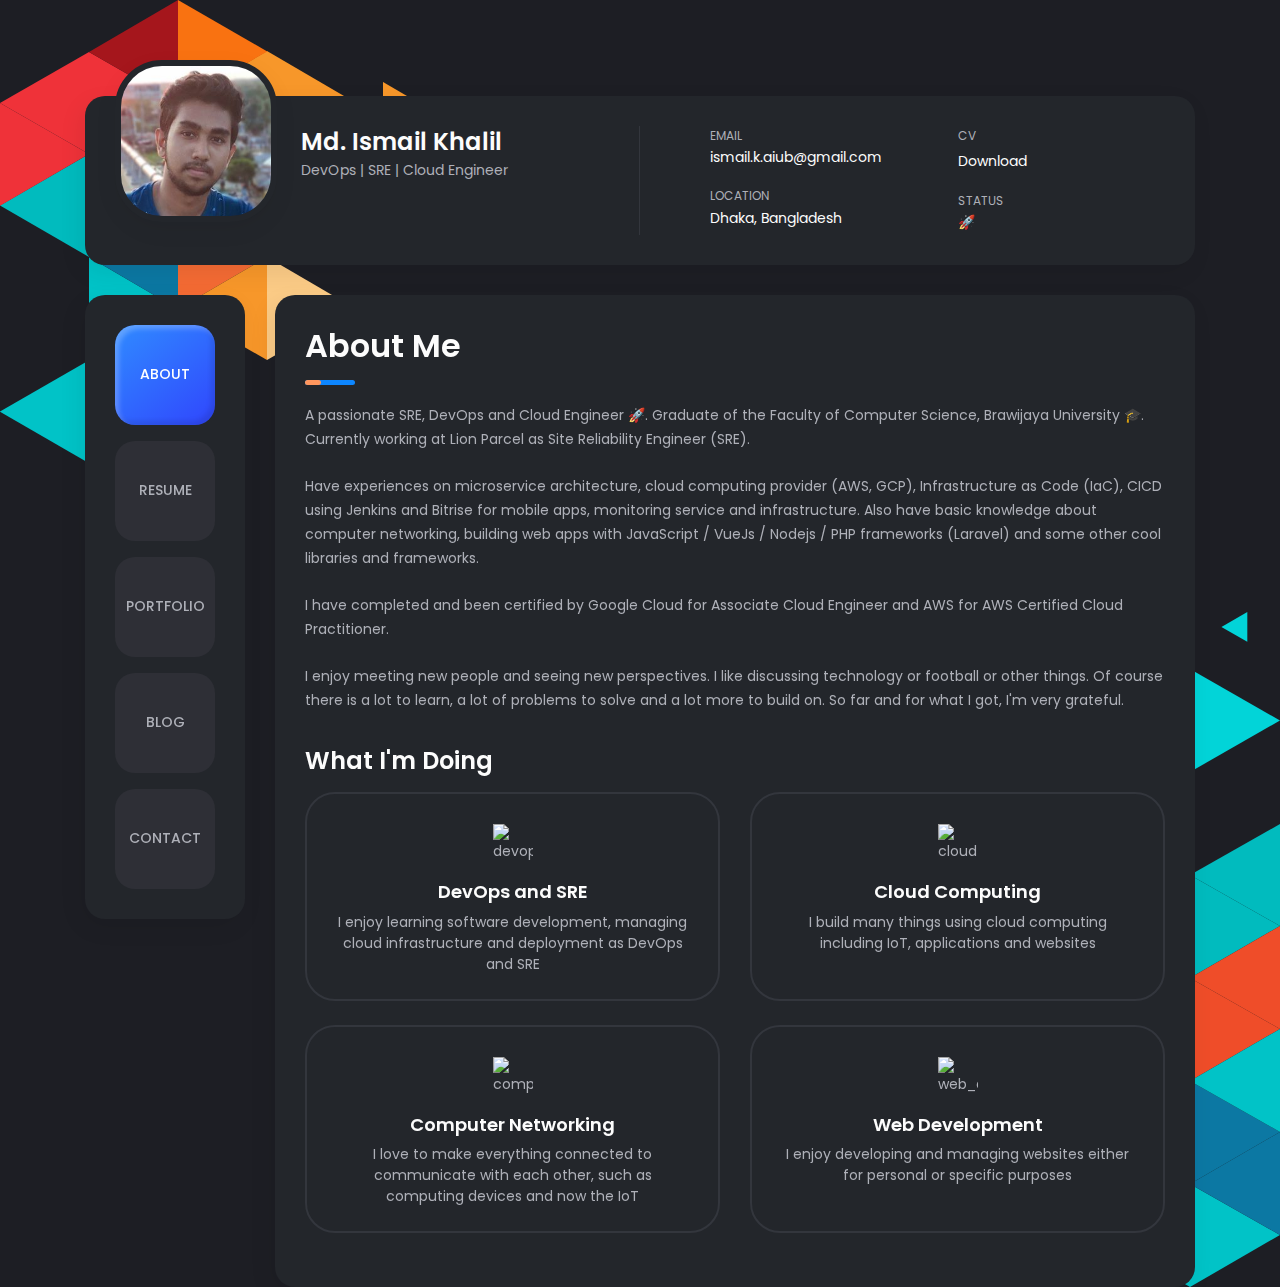
==== commit 5c0c7ca0: "icon add" ====
--- a/index.html
+++ b/index.html
@@ -196,9 +196,8 @@
                                 <li>
                                     <span class="overhead"> Email </span>
                                     <a href="mailto:aditya@adityacprtm.dev" target="_blank" rel="noopener" title="Email"> ismail.k.aiub@gmail.com 
-                                        <em class="font-icon icon-mail">
-                                            
-                                        </em>
+                                       <iconify-icon icon="material-symbols:mail-outline" style="color: white; font-size: 1em;" flip="horizontal"></iconify-icon>
+
                                     </a>
                                 </li>
 
@@ -216,9 +215,8 @@
                                     <a target="_blank" rel="noopener" href="https://drive.google.com/file/d/1XfFgfDrgWVoiNeWmF9-nYSAqLZS1_haa/view?usp=sharing" title="CV"> 
                                         Download 
 
-                                        <em class="font-icon icon-download">
-                                            
-                                        </em>
+                                       <iconify-icon icon="material-symbols:download" style="color: white; font-size: 1.2em;" flip="horizontal"></iconify-icon>
+
                                     </a>
                                 </li>
                                 <li>
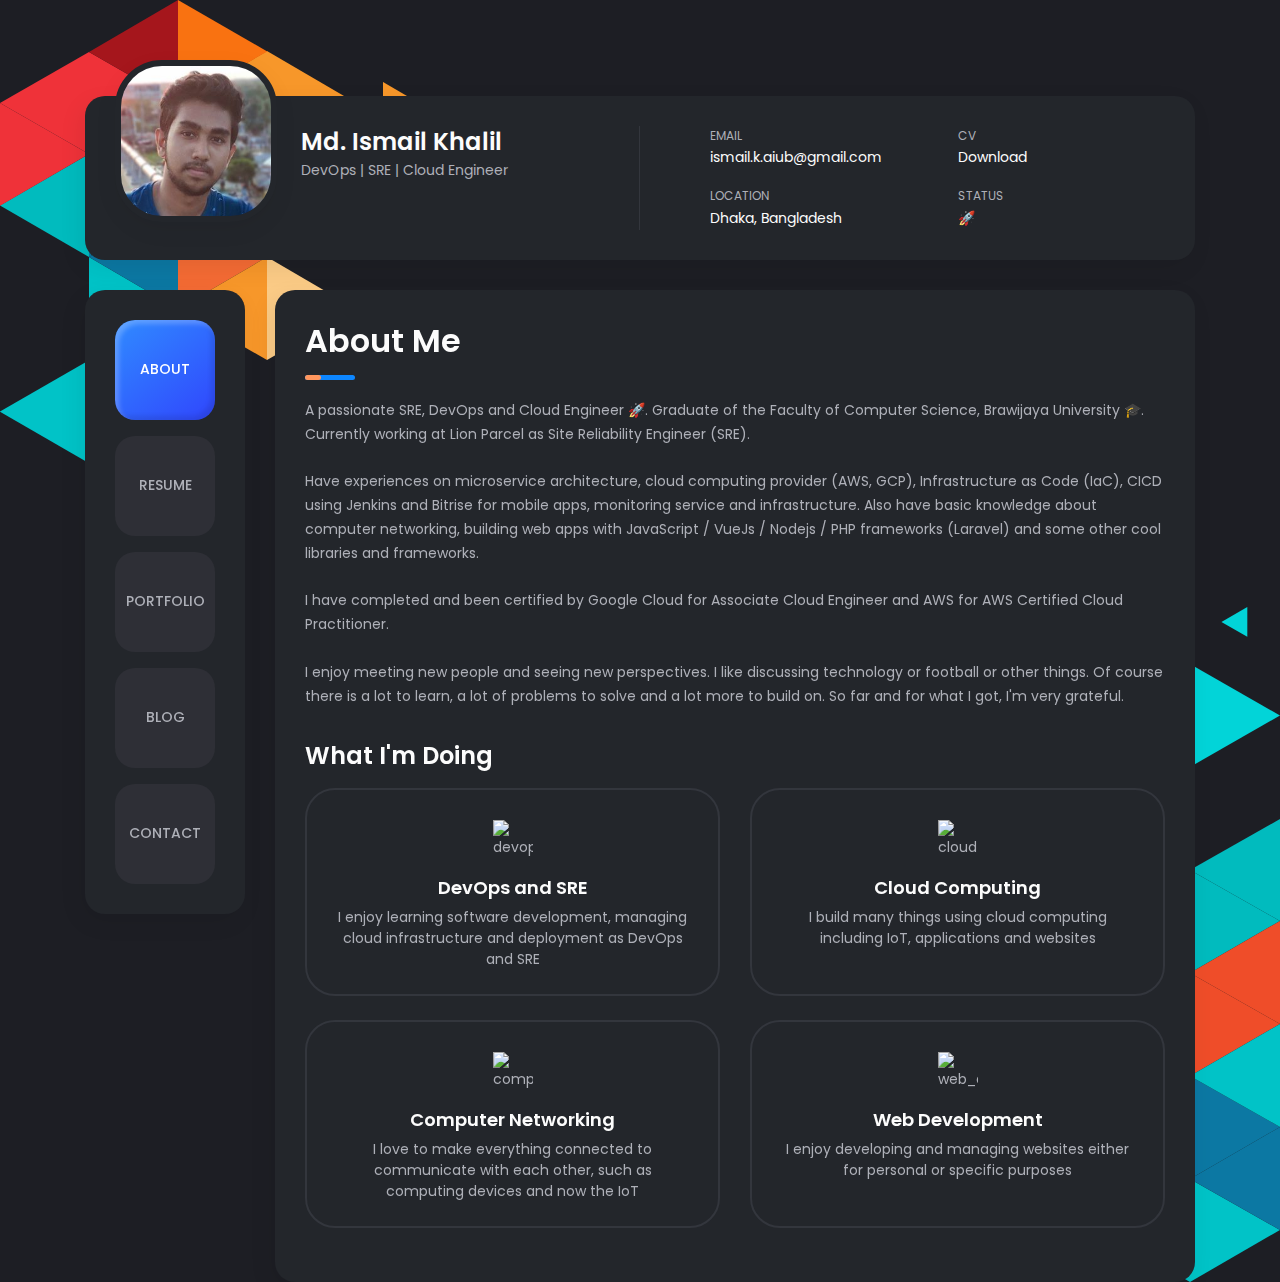
==== commit 7e0b5f60: "small icon add" ====
--- a/index.html
+++ b/index.html
@@ -195,29 +195,43 @@
                             <ul class="header__contact">
                                 <li>
                                     <span class="overhead"> Email </span>
-                                    <a href="mailto:aditya@adityacprtm.dev" target="_blank" rel="noopener" title="Email"> ismail.k.aiub@gmail.com 
-                                       <iconify-icon icon="material-symbols:mail-outline" style="color: white; font-size: 1em;" flip="horizontal"></iconify-icon>
-
-                                    </a>
+                                    
+                                    <div class="container_email">
+                                       <div class="elink">
+                                          <a href="mailto:ismail.k.aiub@gmail.com" target="_blank" rel="noopener" title="Email"> ismail.k.aiub@gmail.com </a>
+                                       </div>
+                                       <div class="elogo">
+                                          <iconify-icon icon="material-symbols:mail-outline" style="color: white; font-size: 1.1em;" flip="horizontal"></iconify-icon>
+                                       </div>
+                                    </div>
+                                    
                                 </li>
 
                                 <li>
-                                    <span class="overhead"> Location </span> Dhaka, Bangladesh 
-                                    <em class="font-icon icon-compass">
-                                        
-                                    </em>
+
+                                    <div class="container_location">
+                                       <div class="ltext">
+                                          <span class="overhead"> Location </span> Dhaka, Bangladesh
+                                       </div>      
+                                       <div class="llogo">
+                                          <iconify-icon icon="tdesign:location" style="color: white;"></iconify-icon>
+                                       </div>
+                                    </div>
+                                     
                                 </li>
                             </ul>
 
                             <ul class="header__contact">
                                 <li>
                                     <span class="overhead"> CV </span>
-                                    <a target="_blank" rel="noopener" href="https://drive.google.com/file/d/1XfFgfDrgWVoiNeWmF9-nYSAqLZS1_haa/view?usp=sharing" title="CV"> 
-                                        Download 
-
-                                       <iconify-icon icon="material-symbols:download" style="color: white; font-size: 1.2em;" flip="horizontal"></iconify-icon>
-
-                                    </a>
+                                    <div class="container_download">
+                                       <div class="dtext">
+                                          <a target="_blank" rel="noopener" href="https://drive.google.com/file/d/1XfFgfDrgWVoiNeWmF9-nYSAqLZS1_haa/view?usp=sharing" title="CV">  Download </a>
+                                       </div>
+                                       <div class="dlogo">
+                                          <iconify-icon icon="material-symbols:download" style="color: white; font-size: 1.2em;" flip="horizontal"></iconify-icon>
+                                       </div>
+                                    </div>
                                 </li>
                                 <li>
                                     <span class="overhead"> Status </span>
@@ -1326,8 +1340,16 @@
                                            </div>
                                            <div class="col-12 col-md-6 order-1 order-md-2 text-right">
                                               <button type="submit" class="btn">
-                                              <em class="font-icon icon-send">
-                                              </em> Submit 
+
+                                                <div class="container_abc">
+                                                   <div class="one_abc">
+                                                      <iconify-icon icon="cib:telegram-plane" style="color: white; font-size: 1.1em;"></iconify-icon>
+                                                   </div>
+                                                   <div class="two_abc">
+                                                      Submit
+                                                   </div>
+                                                </div>
+                                                 
                                               </button>
                                            </div>
                                         </div>
--- a/style.css
+++ b/style.css
@@ -14837,4 +14837,52 @@
 
 .slideNav__item a {
     color: #abadb5
-}+}
+
+
+.container_abc {
+    display: flex; /* Use flex display to make the divs stand side by side */
+    align-items: center; /* Center items vertically within the container */
+}
+
+.one_abc {
+    margin-right: 10px; /* Add some space between the two divs */
+}
+
+.container_email {
+    display: flex; /* Use flex display to make the divs stand side by side */
+    align-items: center; /* Center items vertically within the container */
+}
+
+.elink {
+    margin-right: 8px; /* Add some space between the two divs */
+}
+.elogo {
+    margin-top: 6.7px; /* Add some space between the two divs */
+}
+
+.container_download {
+    display: flex; /* Use flex display to make the divs stand side by side */
+    align-items: center; /* Center items vertically within the container */
+}
+
+.dtext {
+    margin-right: 7px;
+}
+
+.dlogo {
+    margin-top: 6px;
+}
+
+.container_location {
+    display: flex; /* Use flex display to make the divs stand side by side */
+    align-items: center; /* Center items vertically within the container */
+}
+
+.ltext {
+    margin-right: 6.5px;
+}
+
+.llogo {
+    margin-top: 24.5px;
+}
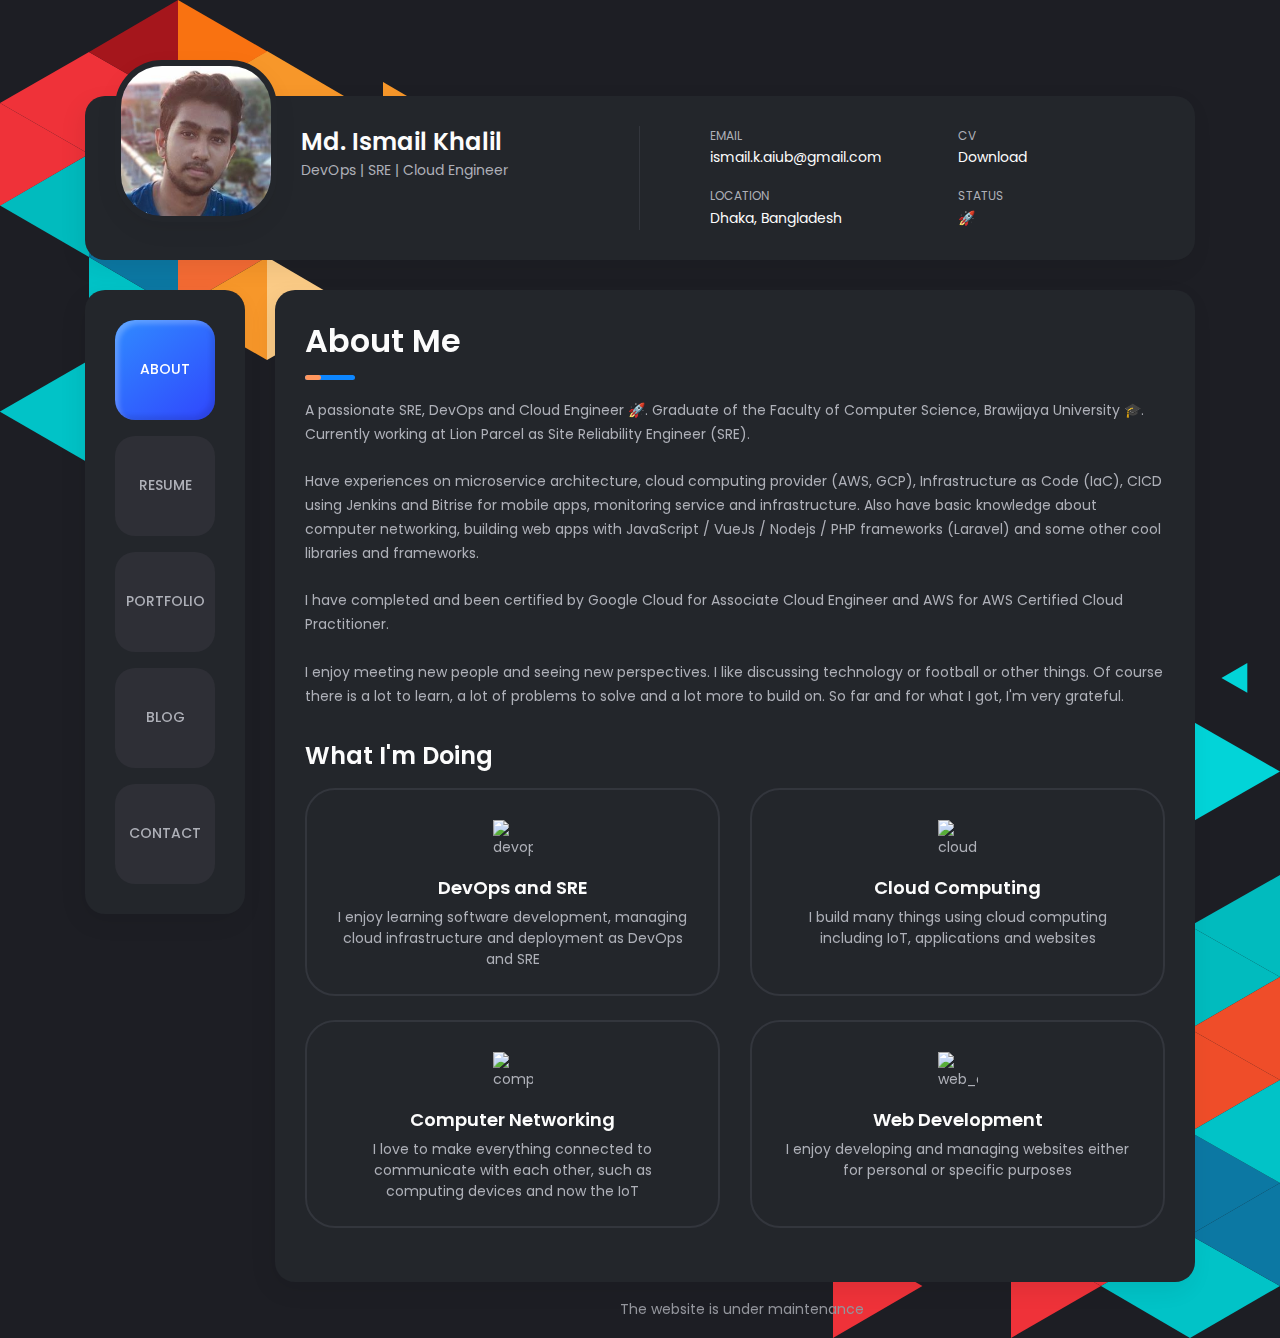
==== commit 262c689d: "footer  add" ====
--- a/index.html
+++ b/index.html
@@ -362,6 +362,10 @@
                                         </div>
                                     </div>
                             </div>
+                            <footer class="footer">
+                              <span>
+                              <em class="font-icon icon-check-circle" style="color: green;"></em> The website is under maintenance
+                           </footer>
                         </div>
 
 
@@ -703,16 +707,9 @@
                                 </div>
                             </div>
                             <footer class="footer">
-                                <span>
-                                    <em class="font-icon icon-check-circle" style="color: green;">
-                                
-                                    </em> All systems are operational 
-                                </span> . 
-                                <a target="_blank" rel="noopener" href="https://status.adityacprtm.dev" title="Status"> Status 
-                                </a> . 
-                                <a target="_blank" rel="noopener" href="https://uptime.adityacprtm.dev" title="Uptime"> Uptime 
-                                </a>
-                            </footer>
+                              <span>
+                              <em class="font-icon icon-check-circle" style="color: green;"></em> The website is under maintenance
+                           </footer>
                         </div>
                  
                  
@@ -1093,7 +1090,10 @@
                                       </div>
                                    </div>
                                 </div>
-                                <footer class="footer"><span><em class="font-icon icon-check-circle" style="color: green;"></em> All systems are operational </span> . <a target="_blank" rel="noopener" href="https://status.adityacprtm.dev" title="Status"> Status </a> . <a target="_blank" rel="noopener" href="https://uptime.adityacprtm.dev" title="Uptime"> Uptime </a></footer>
+                                <footer class="footer">
+                                 <span>
+                                 <em class="font-icon icon-check-circle" style="color: green;"></em> The website is under maintenance
+                              </footer>
                              </div>
 
 
@@ -1303,7 +1303,10 @@
                                       </div>
                                    </div>
                                 </div>
-                                <footer class="footer"><span><em class="font-icon icon-check-circle" style="color: green;"></em> All systems are operational </span> . <a target="_blank" rel="noopener" href="https://status.adityacprtm.dev" title="Status"> Status </a> . <a target="_blank" rel="noopener" href="https://uptime.adityacprtm.dev" title="Uptime"> Uptime </a></footer>
+                                <footer class="footer">
+                                 <span>
+                                 <em class="font-icon icon-check-circle" style="color: green;"></em> The website is under maintenance
+                              </footer>
                              </div>
 
 
@@ -1341,11 +1344,11 @@
                                            <div class="col-12 col-md-6 order-1 order-md-2 text-right">
                                               <button type="submit" class="btn">
 
-                                                <div class="container_abc">
-                                                   <div class="one_abc">
-                                                      <iconify-icon icon="cib:telegram-plane" style="color: white; font-size: 1.1em;"></iconify-icon>
+                                                <div class="container_submitab">
+                                                   <div class="submit_logo">
+                                                      <iconify-icon icon="cib:telegram-plane" style="color: white; font-size: 1.5em;"></iconify-icon>
                                                    </div>
-                                                   <div class="two_abc">
+                                                   <div class="submit_text">
                                                       Submit
                                                    </div>
                                                 </div>
@@ -1358,10 +1361,9 @@
                                </div>
                             </div>
                             <footer class="footer">
-                               <span>
-                               <em class="font-icon icon-check-circle" style="color: green;"></em> All systems are operational 
-                               </span> . <a target="_blank" rel="noopener" href="https://status.adityacprtm.dev" title="Status"> Status </a> . <a target="_blank" rel="noopener" href="https://uptime.adityacprtm.dev" title="Uptime"> Uptime </a>
-                            </footer>
+                              <span>
+                              <em class="font-icon icon-check-circle" style="color: green;"></em> The website is under maintenance
+                           </footer>
                          </div>
 
 
--- a/style.css
+++ b/style.css
@@ -14840,14 +14840,19 @@
 }
 
 
-.container_abc {
+
+
+.container_submitab {
     display: flex; /* Use flex display to make the divs stand side by side */
     align-items: center; /* Center items vertically within the container */
 }
 
-.one_abc {
+.submit_logo {
     margin-right: 10px; /* Add some space between the two divs */
-}
+    margin-top: 1px;
+}
+
+
 
 .container_email {
     display: flex; /* Use flex display to make the divs stand side by side */
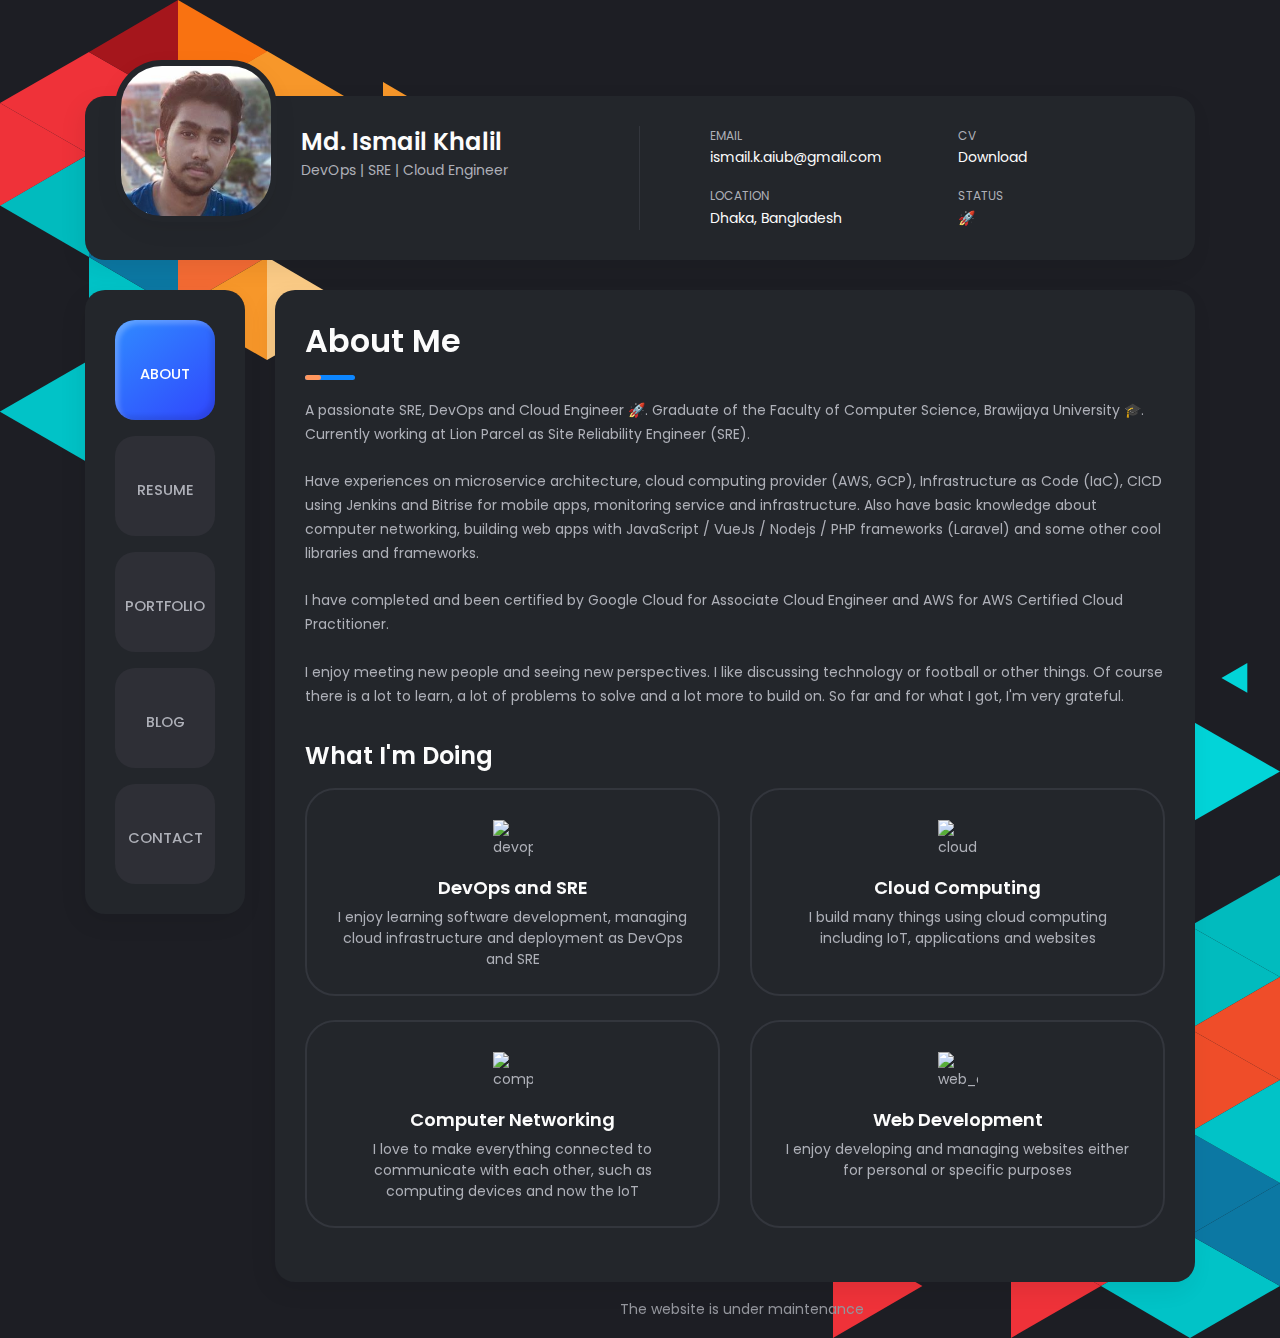
==== commit 384f15ff: "menu bar responsive" ====
--- a/index.html
+++ b/index.html
@@ -1,18 +1,18 @@
 <!DOCTYPE html>
 <html>
 <head>
-    <title>ismail</title>
-
-        <link rel="stylesheet" href="style.css">
-        <link rel="stylesheet" type="text/css" href="your-stylesheet.css">
-        <link rel="stylesheet" href="/plugins/headline.css">
-
-        <script type="module" src="https://unpkg.com/ionicons@7.1.0/dist/ionicons/ionicons.esm.js"></script>
-        <script nomodule src="https://unpkg.com/ionicons@7.1.0/dist/ionicons/ionicons.js"></script>
-
-                <script type="text/javascript" async="" src="https://www.googletagmanager.com/gtag/js?id=G-X1FFV1EBV6&amp;l=dataLayer&amp;cx=c"></script>
-        <script async="" src="https://www.googletagmanager.com/gtm.js?id=GTM-WZ7DJRK"></script>
-        <script type="text/javascript">
+      <title>Ismail</title>
+
+      <link rel="stylesheet" href="style.css">
+      <link rel="stylesheet" type="text/css" href="your-stylesheet.css">
+      <link rel="stylesheet" href="/plugins/headline.css">
+
+      <script type="module" src="https://unpkg.com/ionicons@7.1.0/dist/ionicons/ionicons.esm.js"></script>
+      <script nomodule src="https://unpkg.com/ionicons@7.1.0/dist/ionicons/ionicons.js"></script>
+
+      <script type="text/javascript" async="" src="https://www.googletagmanager.com/gtag/js?id=G-X1FFV1EBV6&amp;l=dataLayer&amp;cx=c"></script>
+      <script async="" src="https://www.googletagmanager.com/gtm.js?id=GTM-WZ7DJRK"></script>
+      <script type="text/javascript">
             ;(function (w, d, s, l, i) {
                 w[l] = w[l] || []
                 w[l].push({ "gtm.start": new Date().getTime(), event: "gtm.js" })
@@ -23,29 +23,11 @@
                 j.src = "https://www.googletagmanager.com/gtm.js?id=" + i + dl
                 f.parentNode.insertBefore(j, f)
             })(window, document, "script", "dataLayer", "GTM-WZ7DJRK")
-        </script>
+      </script>
         
-        
-        <!--[if IE]><link rel="icon" href="/favicon.ico" /><![endif]-->
-        <title>Adityacprtm | DevOps - SRE - Cloud Engineer</title>
-        
-        <script type="application/ld+json">
-        
-                {
-                    "@context": "https://schema.org/",
-                    "@type": "WebSite",
-                    "name": "Adityacprtm",
-                    "url": "https://adityacprtm.dev",
-                    "potentialAction": {
-                    "@type": "SearchAction",
-                    "target": "https://adityacprtm.dev/search?q={search_term_string}",
-                    "query-input": "required name=search_term_string"
-                    }
-            }
-        </script>
-
-        <link rel="stylesheet" href="https://cdnjs.cloudflare.com/ajax/libs/font-awesome/6.0.0-beta3/css/all.min.css">
-        <link rel="stylesheet" href="https://cdnjs.cloudflare.com/ajax/libs/font-awesome/5.15.3/css/all.min.css">
+
+      <link rel="stylesheet" href="https://cdnjs.cloudflare.com/ajax/libs/font-awesome/6.0.0-beta3/css/all.min.css">
+      <link rel="stylesheet" href="https://cdnjs.cloudflare.com/ajax/libs/font-awesome/5.15.3/css/all.min.css">
 
 
 
@@ -58,8 +40,8 @@
         <link href="/js/app.8ddaf6bd.js" rel="preload" as="script">
         <link href="/js/chunk-vendors.b2f14b4d.js" rel="preload" as="script">
         <link href="/css/app.98db01ac.css" rel="stylesheet">
-        <link rel="icon" type="image/png" sizes="32x32" href="/img/icons/favicon-32x32.png">
-        <link rel="icon" type="image/png" sizes="16x16" href="/img/icons/favicon-16x16.png">
+      <link rel="icon" type="image/png" sizes="32x32" href="/img/icons/favicon.ico">
+      <link rel="icon" type="image/png" sizes="16x16" href="/img/icons/favicon.ico">
         <link rel="manifest" href="/manifest.json">
         
         <link rel="apple-touch-icon" href="/img/icons/apple-touch-icon-152x152.png">
@@ -85,50 +67,20 @@
         <meta charset="utf-8">
         <meta http-equiv="X-UA-Compatible" content="IE=edge">
         <meta name="viewport" content="width=device-width,initial-scale=1">
-        <meta name="author" content="Aditya Chamim Pratama">
+        <meta name="author" content="Md. Ismail Khalil">
         <meta name="theme-color" content="#1D1E24">
         <meta name="apple-mobile-web-app-capable" content="yes">
         <meta name="apple-mobile-web-app-status-bar-style" content="default">
-        <meta name="apple-mobile-web-app-title" content="Adityacprtm">
-        <meta name="msapplication-TileImage" content="/img/icons/msapplication-icon-144x144.png">
+        <meta name="apple-mobile-web-app-title" content="Ismail">
+        <meta name="msapplication-TileImage" content="/img/icons/favicon.ico">
         <meta name="msapplication-TileColor" content="#1E73BE"><script charset="utf-8" src="/js/nYehN9pv7Lyp.df93e037.js"></script>
-        <meta data-vue-meta="1" name="twitter:card" content="summary_large_image">
-        <meta data-vue-meta="1" name="twitter:url" content="https://adityacprtm.dev/">
-        <meta data-vue-meta="1" name="twitter:site" content="@adityacprtm">
-        <meta data-vue-meta="1" name="twitter:creator" content="@adityacprtm">
-        <meta data-vue-meta="1" data-vmid="twitter:image" name="twitter:image" content="/static/social.jpg">
+        
+        
         <meta data-vue-meta="1" property="og:type" content="website">
-        <meta data-vue-meta="1" property="og:url" content="https://adityacprtm.dev/">
-        <meta data-vue-meta="1" data-vmid="og:image" property="og:image" content="/static/social.jpg">
-        <meta data-vue-meta="1" property="og:site_name" content="adityacprtm.dev">
-        <meta data-vue-meta="1" data-vmid="description" name="description" content="Get to know me, Aditya Chamim Pratama. An enthusiastic newbie, DevOps - SRE - Cloud Engineer.">
-        <meta data-vue-meta="1" data-vmid="twitter:title" name="twitter:title" content="Adityacprtm | DevOps - SRE - Cloud Engineer">
-        <meta data-vue-meta="1" data-vmid="twitter:description" name="twitter:description" content="Get to know me, Aditya Chamim Pratama. An enthusiastic newbie, DevOps - SRE - Cloud Engineer.">
-        <meta data-vue-meta="1" data-vmid="og:title" property="og:title" content="Adityacprtm | DevOps - SRE - Cloud Engineer">
-        <meta data-vue-meta="1" data-vmid="og:description" property="og:description" content="Get to know me, Aditya Chamim Pratama. An enthusiastic newbie, DevOps - SRE - Cloud Engineer.">
-        <meta data-vue-meta="1" property="og:url" content="https://adityacprtm.dev/">
-        <meta data-vue-meta="1" data-vmid="og:image" property="og:image" content="/static/social.jpg">
-        <meta data-vue-meta="1" property="og:site_name" content="adityacprtm.dev">
-        <meta data-vue-meta="1" data-vmid="description" name="description" content="Get to know me, Aditya Chamim Pratama. An enthusiastic newbie, DevOps - SRE - Cloud Engineer.">
-        <meta data-vue-meta="1" data-vmid="twitter:title" name="twitter:title" content="Adityacprtm | DevOps - SRE - Cloud Engineer">
-        <meta data-vue-meta="1" data-vmid="twitter:description" name="twitter:description" content="Get to know me, Aditya Chamim Pratama. An enthusiastic newbie, DevOps - SRE - Cloud Engineer.">
-        <meta data-vue-meta="1" data-vmid="og:title" property="og:title" content="Adityacprtm | DevOps - SRE - Cloud Engineer">
-        <meta data-vue-meta="1" data-vmid="og:description" property="og:description" content="Get to know me, Aditya Chamim Pratama. An enthusiastic newbie, DevOps - SRE - Cloud Engineer.">
-
-
 
 </head>
+
 <body>
-
-        <noscript>
-            <iframe src="https://www.googletagmanager.com/ns.html?id=GTM-WZ7DJRK" height="0" width="0" style="display: none; visibility: hidden">
-                
-            </iframe>
-        </noscript>
-        <noscript>
-            <strong>We're sorry but Adityacprtm | DevOps - SRE - Cloud Engineer doesn't work properly without JavaScript enabled. Please enable it to continue.</strong>
-        </noscript>
-
 
         <div class="bg-triangles">
 
@@ -249,36 +201,46 @@
                                 <ul class="nav">
                                     <li class="nav__item">
                                         <a  id="showFirst" class="router-link-exact-active router-link-active" aria-current="page">
-                                             <iconify-icon icon="iconamoon:profile" style="font-size: 3em;" ></iconify-icon> 
-                                            About 
+                                          <iconify-icon icon="iconamoon:profile"></iconify-icon> 
+                                          <div class="mtext">
+                                             About
+                                          </div>
                                         </a>
                                     </li>
 
                                     <li class="nav__item">
                                         <a id="showSecond">
-                                          <iconify-icon icon="mdi:resume" style="font-size: 3em;" ></iconify-icon>
-                                            Resume 
+                                          <iconify-icon icon="mdi:resume"></iconify-icon>
+                                            <div class="mtext">
+                                             Resume
+                                          </div>
                                         </a>
                                     </li>
 
                                     <li class="nav__item">
                                         <a  id="showThird">
-                                          <iconify-icon icon="dashicons:portfolio" style="font-size: 3em;"></iconify-icon>
-                                            Portfolio 
+                                          <iconify-icon icon="dashicons:portfolio"></iconify-icon>
+                                            <div class="mtext">
+                                             Portfolio
+                                          </div>
                                         </a>
                                     </li>
 
                                     <li class="nav__item">
                                         <a id="showFourth">
-                                          <iconify-icon icon="icomoon-free:blog" style="font-size: 3em;"></iconify-icon> 
-                                            Blog 
+                                          <iconify-icon icon="icomoon-free:blog"></iconify-icon> 
+                                            <div class="mtext">
+                                             Blog
+                                          </div> 
                                         </a>
                                     </li>
 
                                     <li class="nav__item">
                                         <a  id="showFifth">
-                                          <iconify-icon icon="grommet-icons:contact" style="font-size: 3em;"></iconify-icon>  
-                                            Contact 
+                                          <iconify-icon icon="grommet-icons:contact"></iconify-icon>  
+                                            <div class="mtext">
+                                             Contact
+                                          </div> 
                                         </a>
                                     </li>
 
--- a/style.css
+++ b/style.css
@@ -12792,11 +12792,11 @@
     }
 }
 
-.nav__item a {
+.nav__item a {                 
     background-color: #f7f9fa;
     border-radius: 1.25rem;
     color: #5e6e80;
-    font-size: .875rem;
+    font-size: 3em;             /*  about, resume, portfolio, blog, contract  logo and text*/
     font-weight: 500;
     display: flex;
     flex-direction: column;
@@ -12808,6 +12808,11 @@
     transition: all 0s
 }
 
+.nav__item .mtext {              
+    margin-top: 8px;
+    font-size: 0.35em;           /*  about, resume, portfolio, blog, contract  text  */
+}
+
 .nav__item a>* {
     min-width: 0
 }
@@ -12819,13 +12824,25 @@
 @media only screen and (max-width:1200px) {
     .nav__item a {
         border-radius: 1rem;
-        font-size: .75rem
+        font-size: 2em                           /*  tablet view icon size */
+    }
+}
+
+@media only screen and (max-width:1200px) {
+    .nav__item .mtext {
+        font-size: 0.4em                           /*  tablet view text size*/
     }
 }
 
 @media only screen and (max-width:768px) {
     .nav__item a {
-        font-size: .6875rem
+        font-size: 1.4em                          /* mobile view logo*/
+    }
+}
+
+@media only screen and (max-width:768px) {
+    .nav__item .mtext {
+        font-size: 0.52em                          /* mobile view logo*/
     }
 }
 
@@ -12860,29 +12877,29 @@
     }
 }
 
-.nav__item [class^=icon-] {
+.nav__item [class^=iconify-] {
     display: block;
-    font-size: 2.25rem;
+    font-size: 0.5em;
     margin-top: .25rem;
     margin-bottom: .5rem
 }
 
 @media only screen and (max-width:1200px) {
-    .nav__item [class^=icon-] {
-        font-size: 1.75rem;
+    .nav__item [class^=iconify-] {
+        font-size: 0.5em;
         margin-bottom: .25rem
     }
 }
 
 @media only screen and (max-width:768px) {
-    .nav__item [class^=icon-] {
-        font-size: 1.5rem
+    .nav__item [class^=iconify-] {
+        font-size: 0.5em
     }
 }
 
 @media only screen and (max-width:580px) {
-    .nav__item [class^=icon-] {
-        font-size: 1.0625rem;
+    .nav__item [class^=iconify-] {
+        font-size: 0.5em;
         margin-top: .375rem
     }
 }
